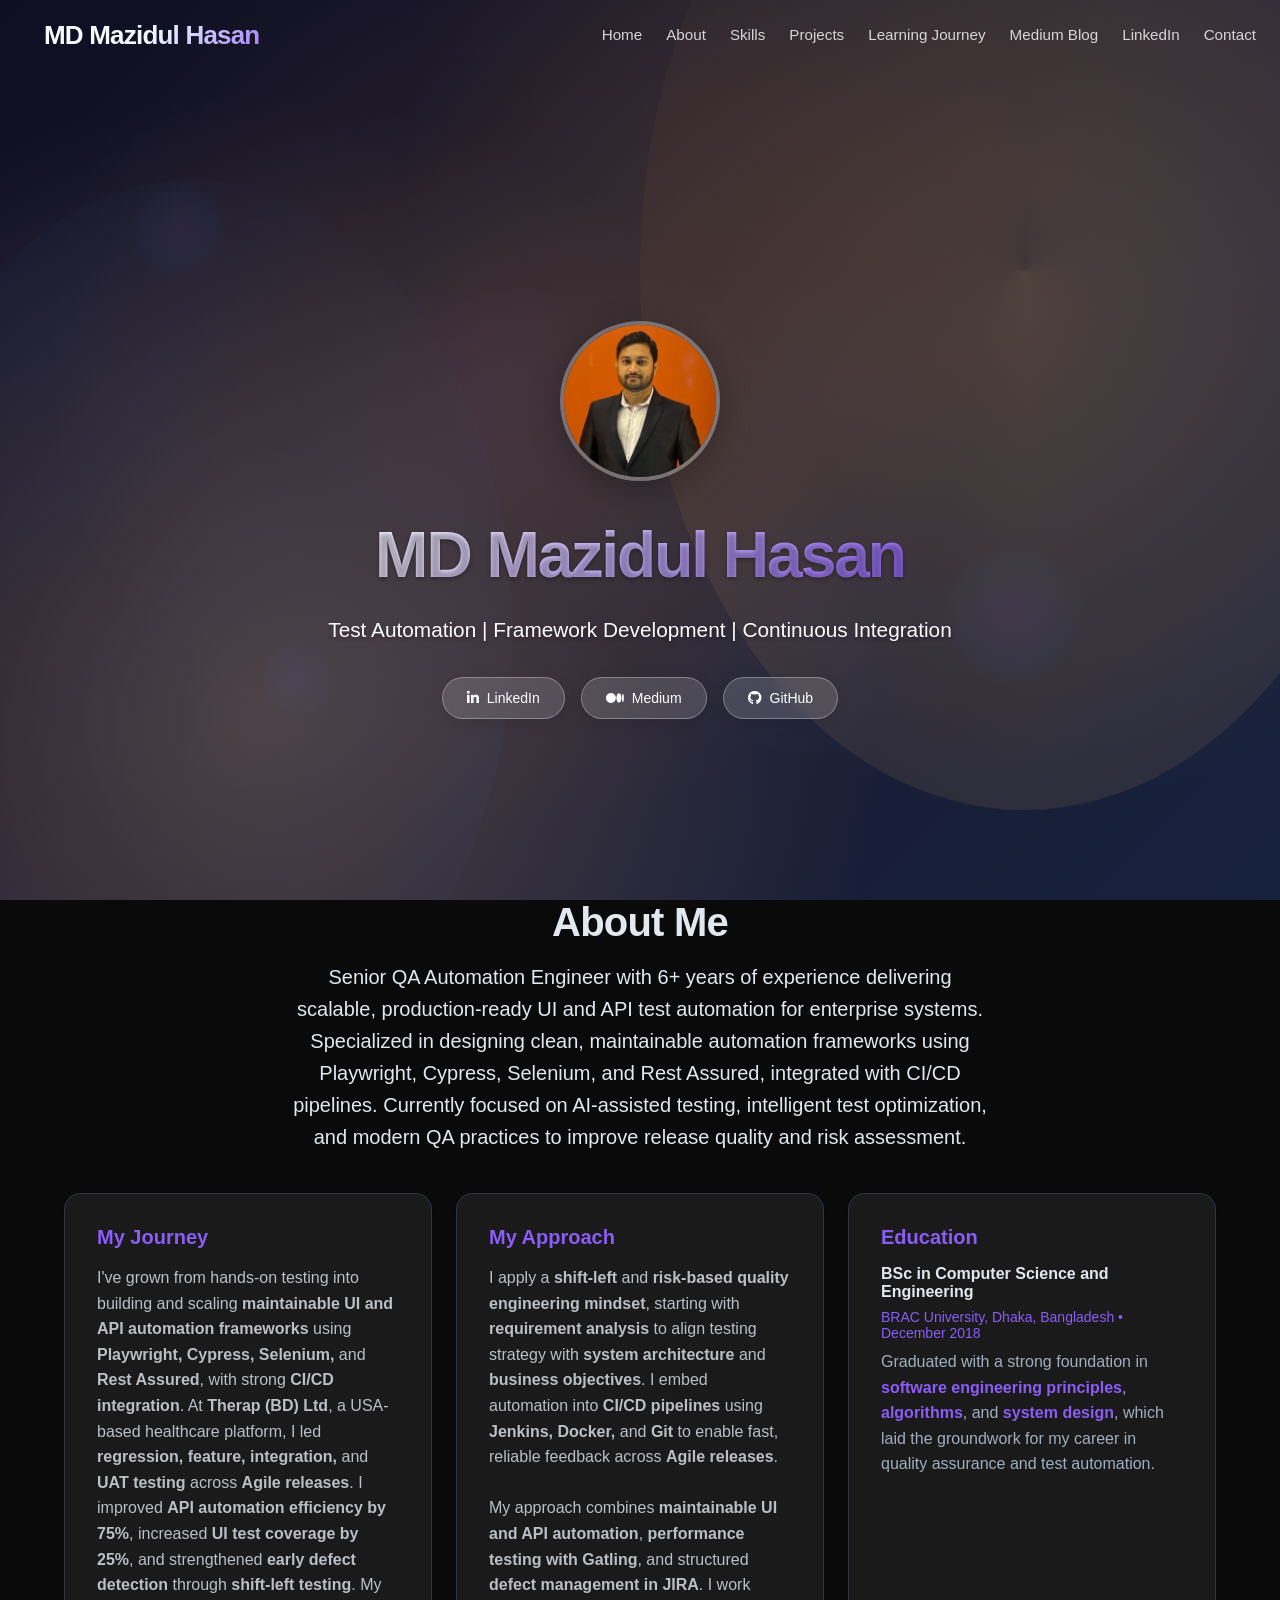
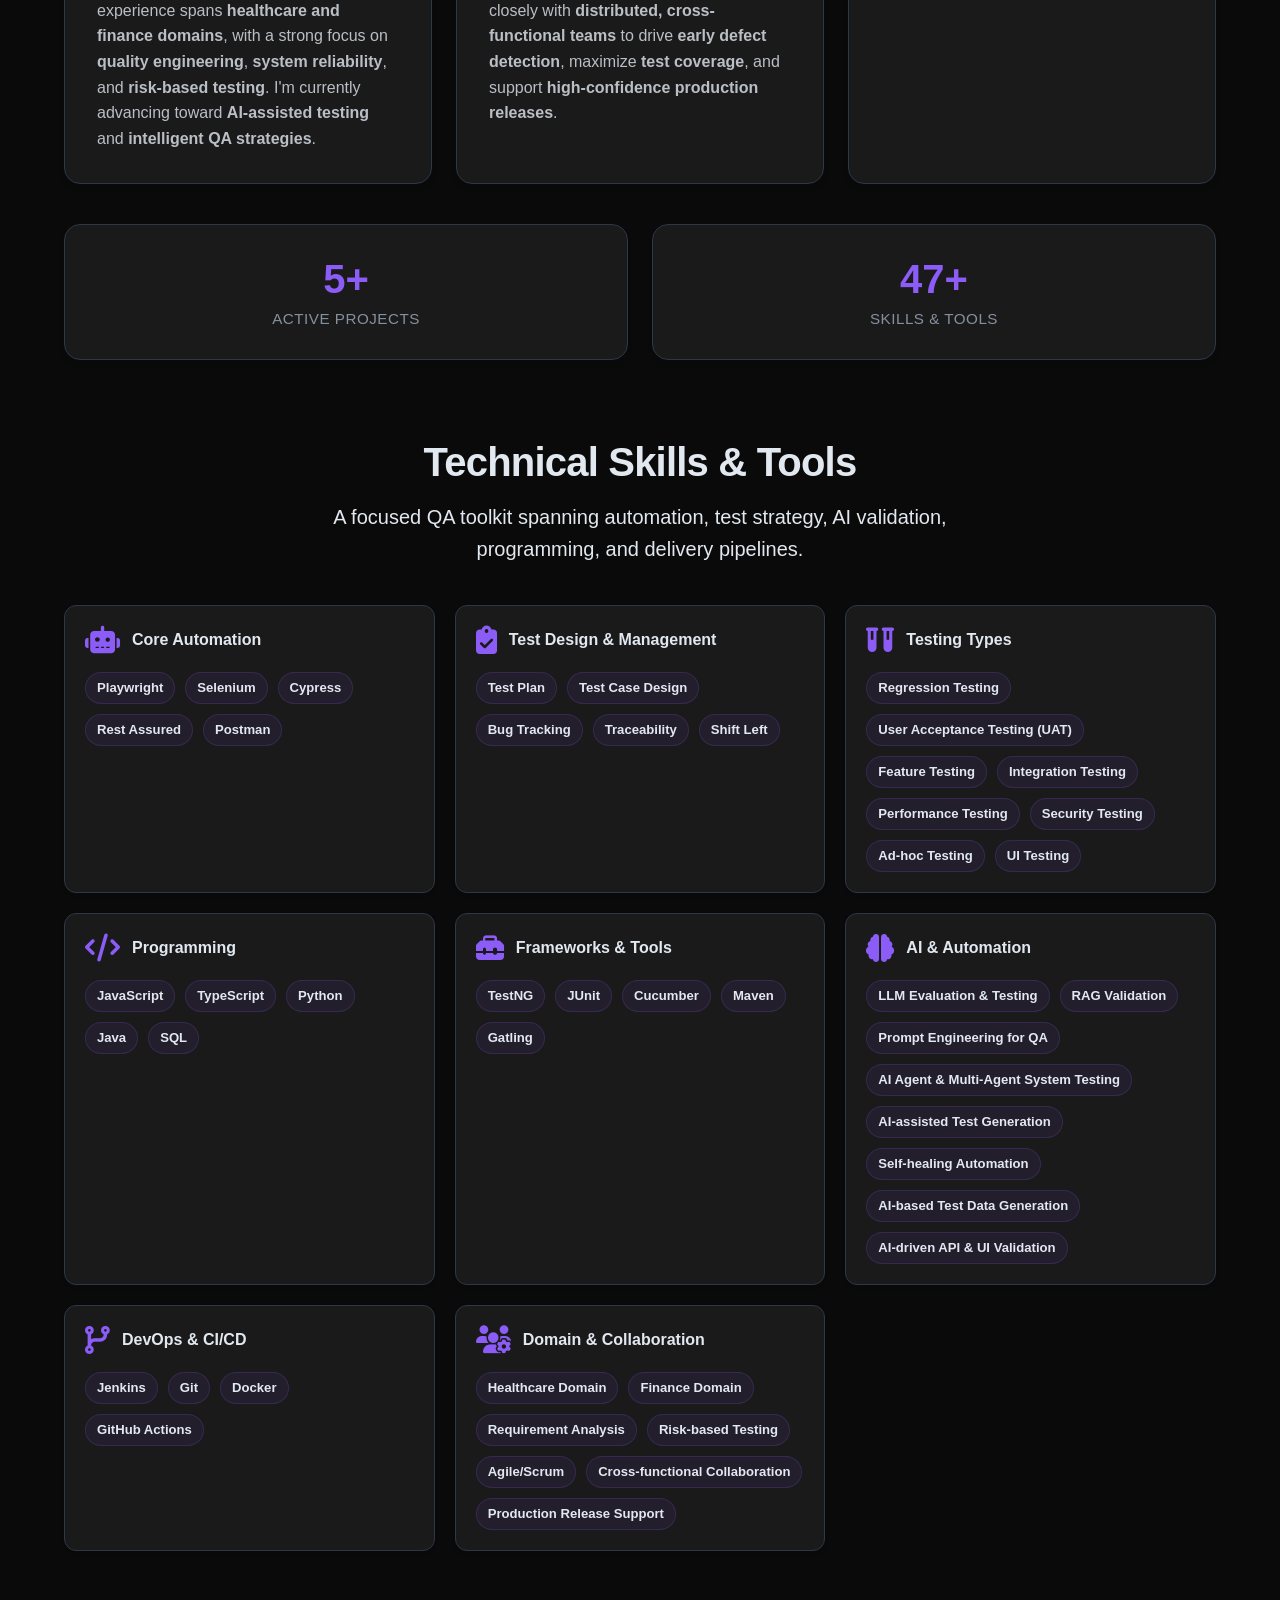
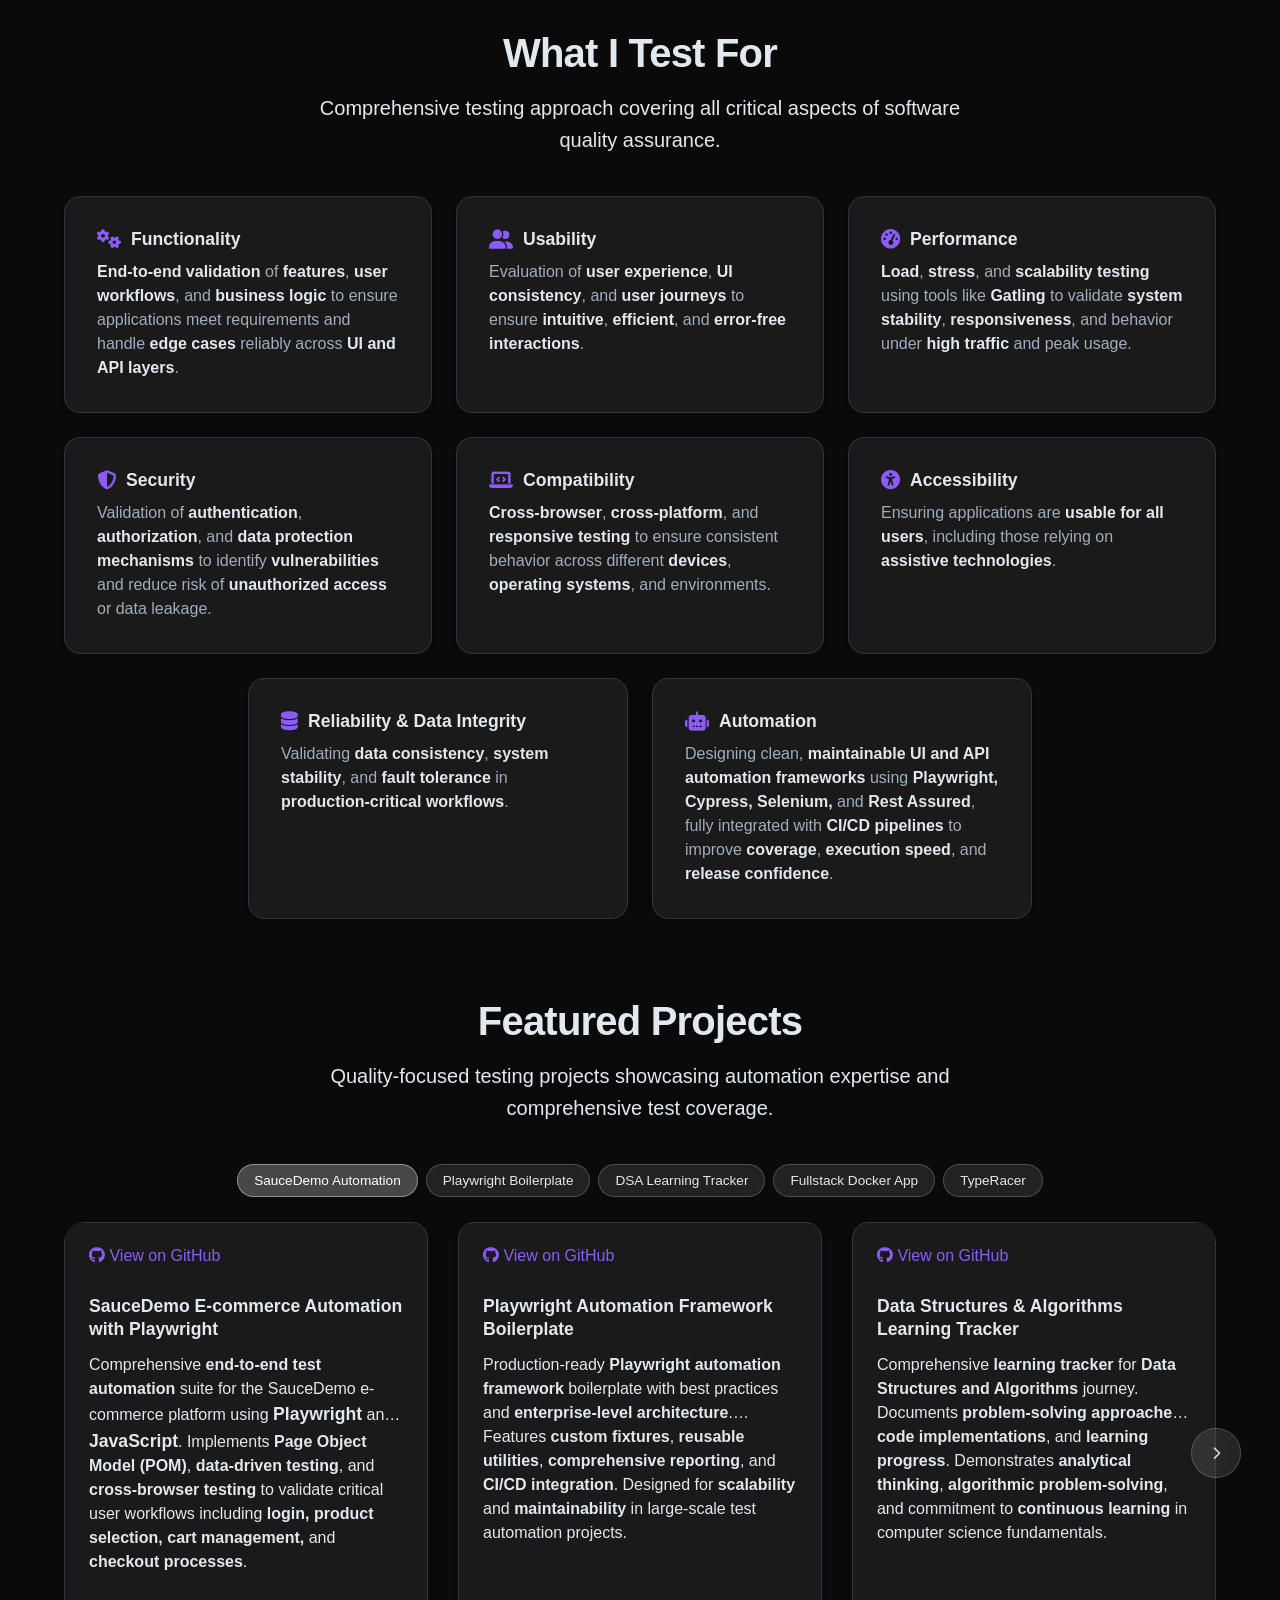
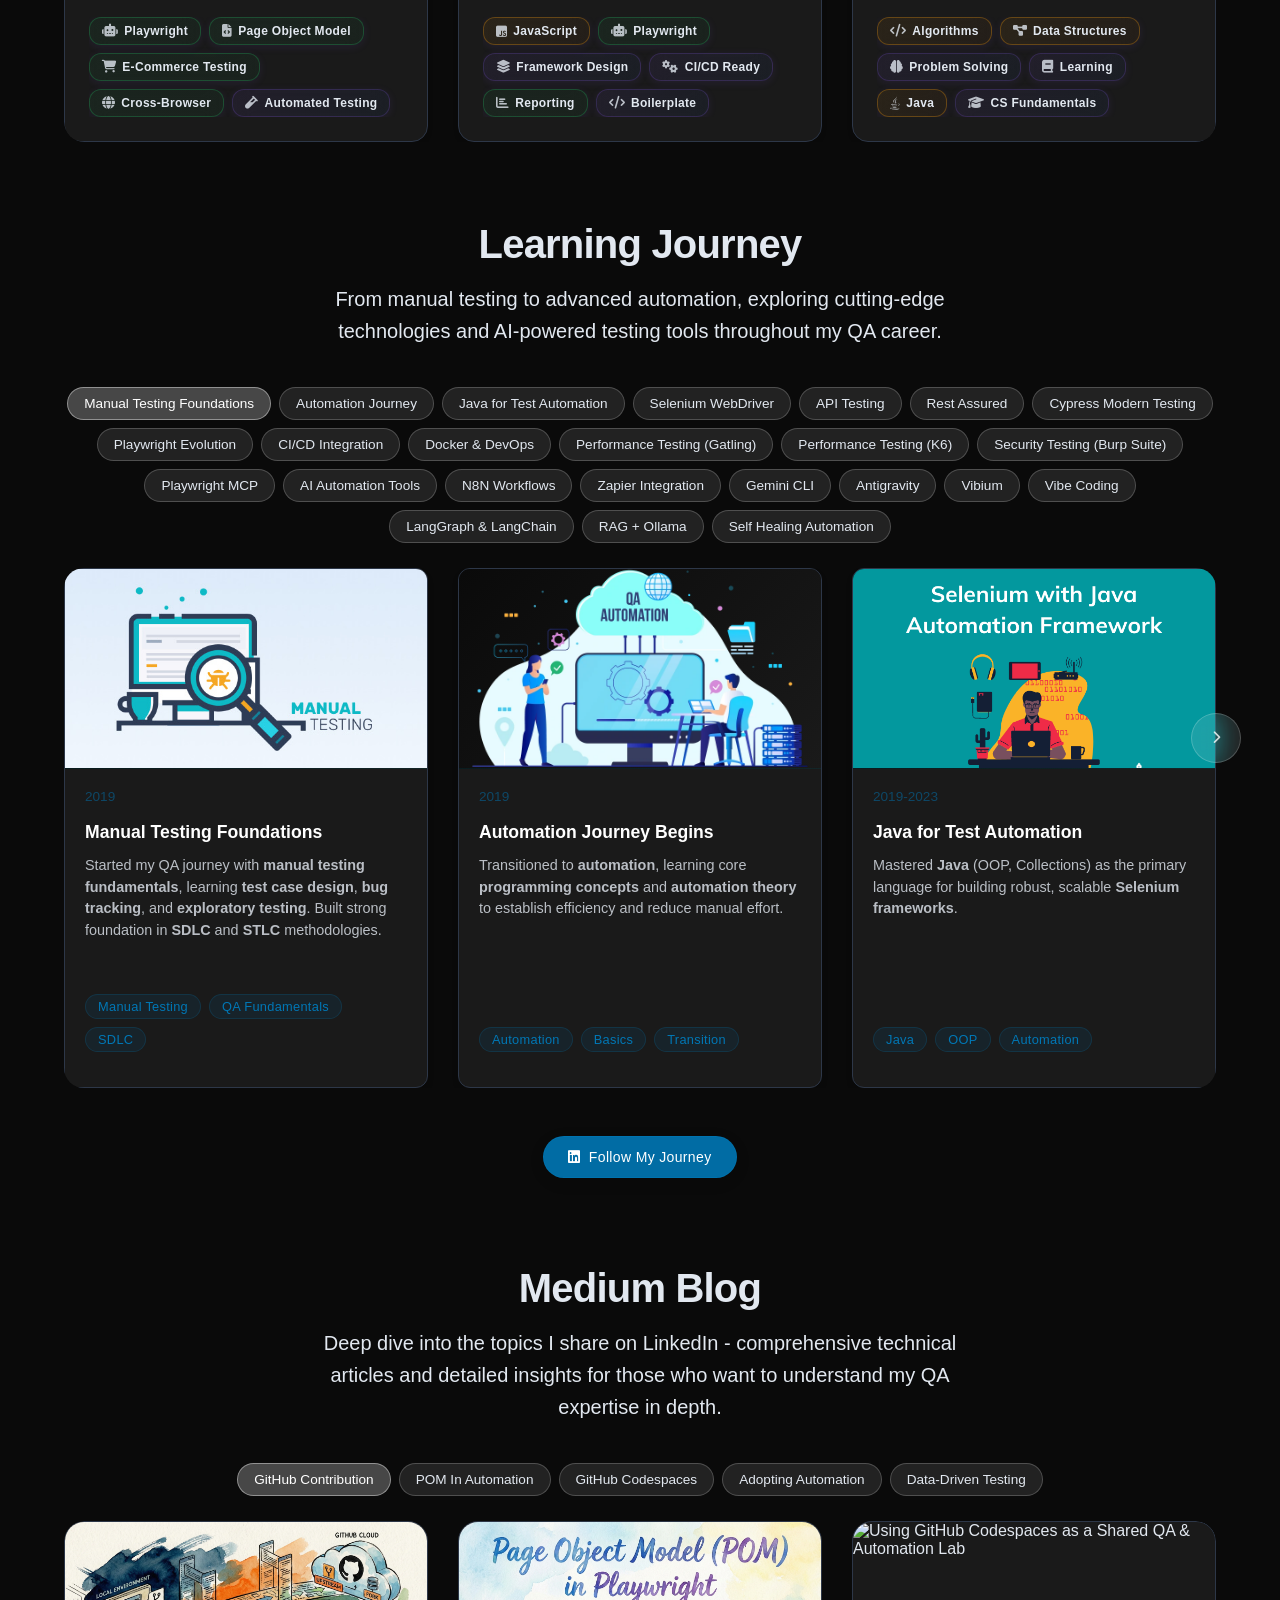
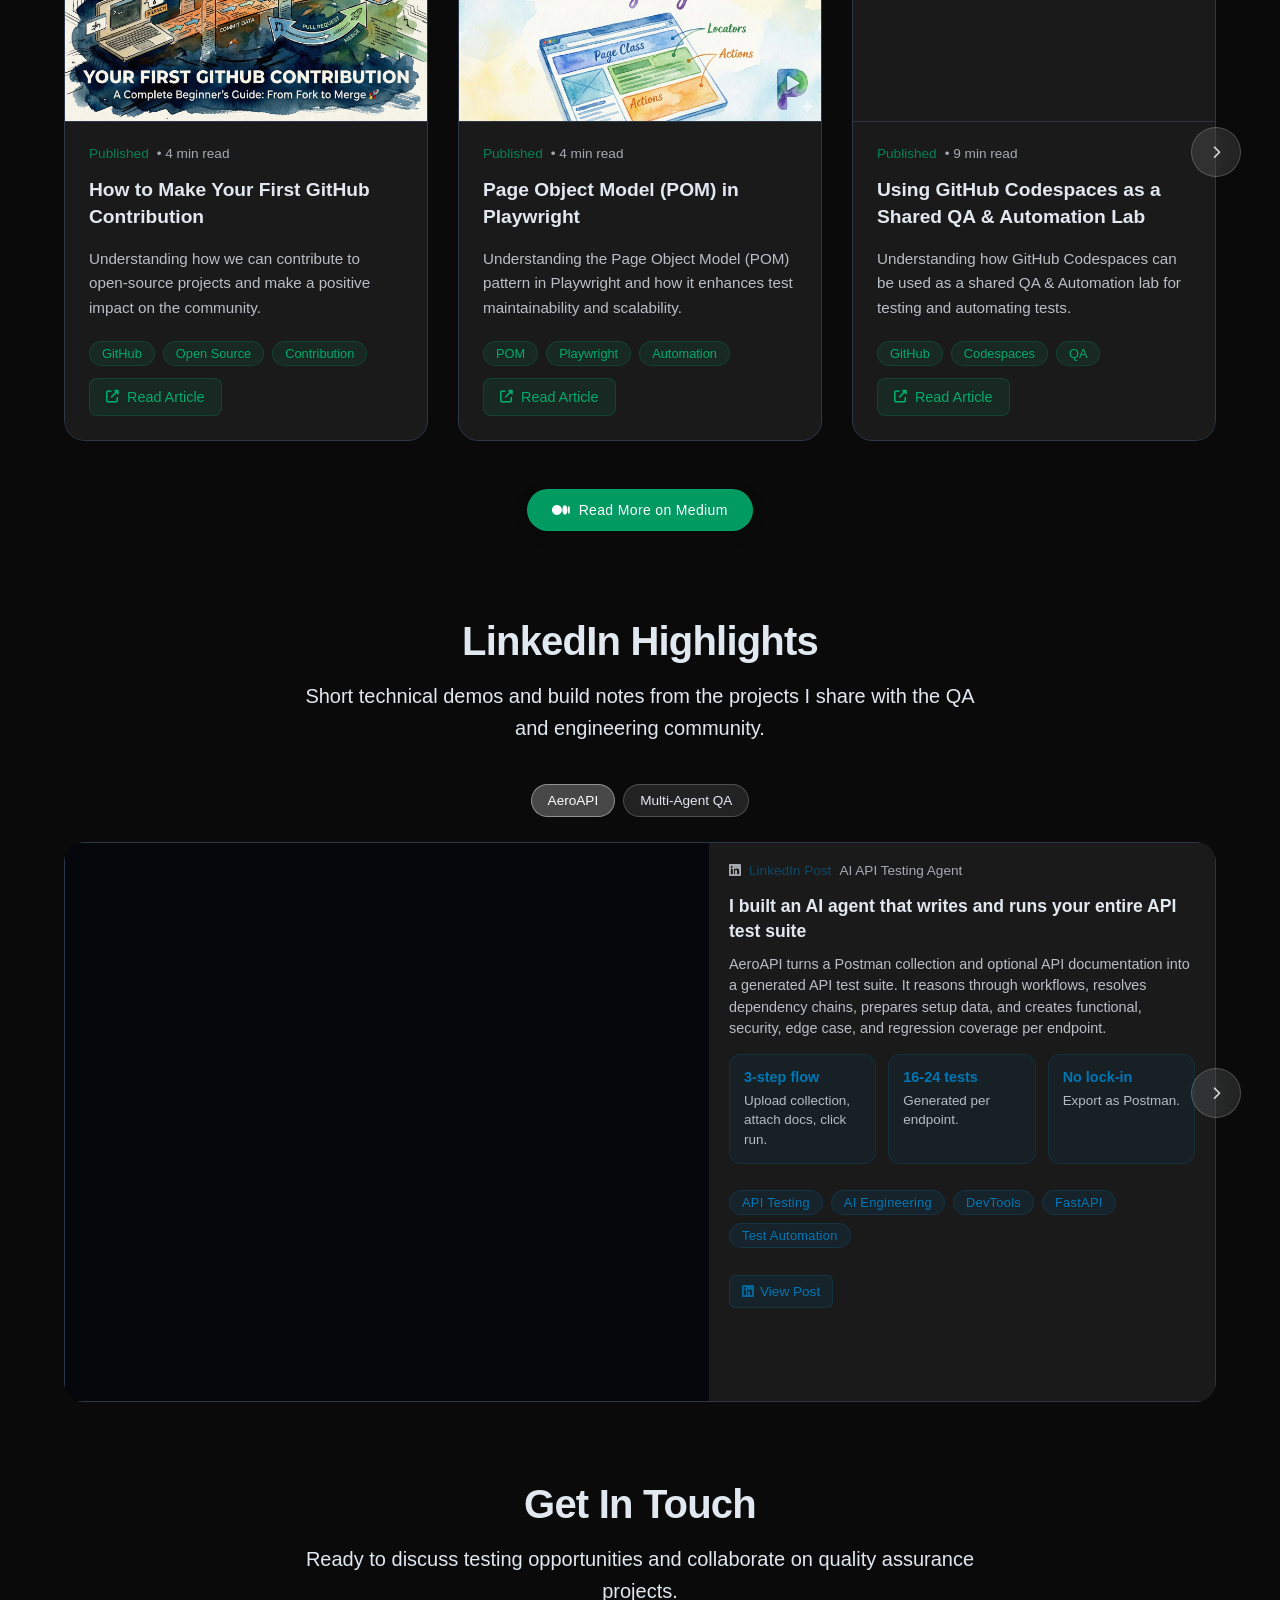
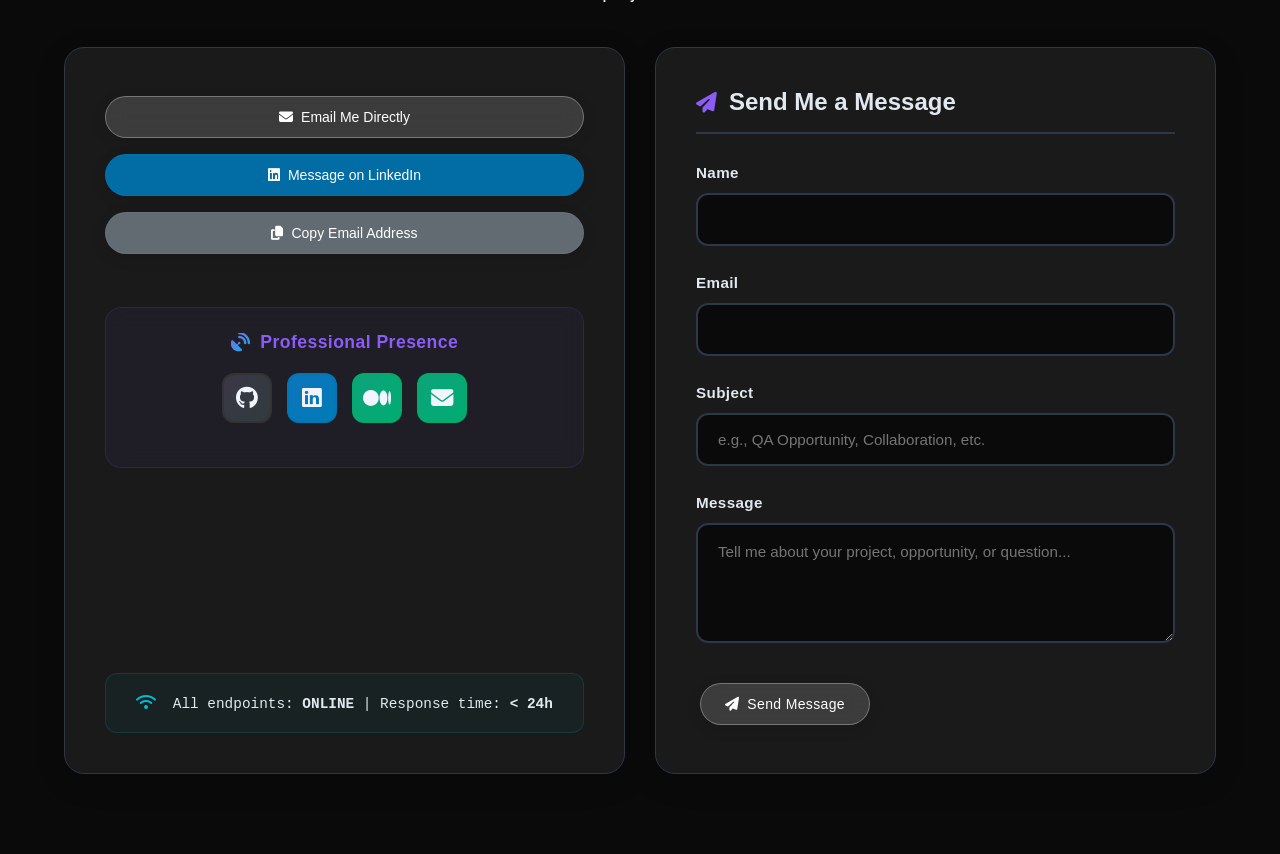
==== index.html @ 20fe011c "Added LinkedIn Highlights section" ====
<!DOCTYPE html>
<html lang="en" data-theme="dark">

<head>
  <meta charset="UTF-8" />
  <meta name="viewport" content="width=device-width, initial-scale=1.0" />
  <meta name="description"
    content="Md Mazidul Hasan – QA Engineer portfolio. Manual & automated testing, Playwright, Postman, and more." />
  <meta name="keywords"
    content="QA Portfolio, Md Mazidul Hasan, Quality Assurance, Software Testing, Playwright, Manual Testing, Automation, Md MazidulHasan.github.io" />
  <meta name="author" content="MD Mazidul Hasan" />
  <meta name="google-site-verification" content="dO4eFPMtvHbfTNPqoY8zkGnM1XNC778ci9Ug_Z_XPsU" />
  <!-- Open Graph / Facebook -->
  <meta property="og:type" content="website" />
  <meta property="og:url" content="https://Md Mazidulqa.github.io/" />
  <meta property="og:title" content="MD Mazidul Hasan – Senior QA Automation Engineer Portfolio" />
  <meta property="og:image" content="https://Md Mazidulqa.github.io/profile.jpg" />

  <!-- Twitter -->
  <meta property="twitter:card" content="summary_large_image" />
  <meta property="twitter:url" content="https://Md Mazidulqa.github.io/" />
  <meta property="twitter:title" content="MD Mazidul Hasan – Senior QA Automation Engineer Portfolio" />
  <meta property="twitter:image" content="https://Md Mazidulqa.github.io/profile.jpg" />

  <!-- Favicon -->
  <link rel="icon" type="image/x-icon"
    href="data:image/svg+xml,<svg xmlns='http://www.w3.org/2000/svg' viewBox='0 0 100 100'><text y='.9em' font-size='90'></text></svg>" />

  <title>MD Mazidul Hasan – Senior QA Automation Engineer Portfolio</title>

  <!-- Structured Data -->
  <script type="application/ld+json">
      {
        "@context": "https://schema.org",
        "@type": "Person",
        "name": "Md Mazidul Hasan",
        "jobTitle": "Senior Software Engineer, QA",
        "description": "Senior QA Automation Engineer with 6+ years of experience specializing in test automation and framework development",
        "url": "https://github.com/MazidulHasan",
        "sameAs": [
          "https://github.com/MazidulHasan",
          "https://github.com/MazidulHasan"
        ],
        "knowsAbout": [
          "Software Testing",
          "Test Automation",
          "Playwright",
          "JavaScript",
          "Security Testing",
          "Performance Testing"
        ]
      }
    </script>
  <link rel="stylesheet" href="https://cdnjs.cloudflare.com/ajax/libs/font-awesome/6.5.0/css/all.min.css" />
  <link rel="stylesheet" href="css/style.css">
</head>

<body>
  <!-- Navigation -->
  <nav class="navbar" id="navbar">
    <div class="nav-container">
      <a href="#home" class="nav-logo"> MD Mazidul Hasan </a>

      <ul class="nav-menu">
        <li><a href="#home" class="nav-link active">Home</a></li>
        <li><a href="#about" class="nav-link">About</a></li>
        <li><a href="#skills" class="nav-link">Skills</a></li>
        <li><a href="#projects" class="nav-link">Projects</a></li>
        <li>
          <a href="#learning-journey" class="nav-link">Learning Journey</a>
        </li>
        <li><a href="#medium-blog" class="nav-link">Medium Blog</a></li>
        <li><a href="#linkedin-highlights" class="nav-link">LinkedIn</a></li>
        <li><a href="#contact" class="nav-link">Contact</a></li>
      </ul>
      <button class="mobile-menu-btn" id="mobileMenuBtn">
        <i class="fas fa-bars"></i>
      </button>
    </div>
  </nav>

  <!-- Mobile Menu -->
  <div class="mobile-menu" id="mobileMenu">
    <ul>
      <li><a href="#" class="nav-link active">Home</a></li>
      <li><a href="#about" class="nav-link">About</a></li>
      <li><a href="#skills" class="nav-link">Skills</a></li>
      <li><a href="#projects" class="nav-link">Projects</a></li>
      <li>
        <a href="#learning-journey" class="nav-link">Learning Journey</a>
      </li>
      <li><a href="#medium-blog" class="nav-link">Medium Blog</a></li>
      <li><a href="#linkedin-highlights" class="nav-link">LinkedIn</a></li>
      <li><a href="#contact" class="nav-link">Contact</a></li>
    </ul>
  </div>

  <!-- Scroll Progress Bar -->
  <div class="scroll-progress" id="scrollProgress"></div>

  <!-- Loading Screen -->
  <div class="loading" id="loading">
    <div class="spinner"></div>
  </div>

  <!-- Scroll to Top Button -->
  <button class="scroll-to-top" id="scrollToTop" onclick="scrollToTop()">
    <i class="fas fa-chevron-up"></i>
  </button>

  <div class="container">
    <div class="hero" id="home">
      <!-- Abstract floating elements -->
      <div class="hero-bg-element"></div>
      <div class="hero-bg-element"></div>
      <div class="hero-bg-element"></div>

      <div class="hero-content">
        <img src="media/profile.jpg" alt="MD Mazidul Hasan - Senior QA Automation Engineer" class="profile-pic"
          loading="lazy" />
        <h1 id="hero-name">MD Mazidul Hasan</h1>
        <p class="subtitle">
          Test Automation | Framework Development | Continuous Integration
        </p>

        <div class="hero-buttons">
          <a href="https://www.linkedin.com/in/md-mazidul-hasan-rumman/" target="_blank" rel="noopener"
            class="hero-btn">
            <i class="fab fa-linkedin-in"></i>
            LinkedIn
          </a>
          <a href="https://medium.com/@md.mazidulhasan1" target="_blank" rel="noopener" class="hero-btn">
            <i class="fab fa-medium-m"></i>
            Medium
          </a>
          <a href="https://github.com/MazidulHasan" target="_blank" rel="noopener" class="hero-btn">
            <i class="fab fa-github"></i>
            GitHub
          </a>
        </div>
      </div>
    </div>

    <section class="section-animated" id="about">
      <h2>About Me</h2>
      <p class="section-subtitle">
        Senior QA Automation Engineer with 6+ years of experience delivering scalable, production-ready UI and API test
        automation for enterprise systems.
        Specialized in designing clean, maintainable automation frameworks using Playwright, Cypress, Selenium, and Rest
        Assured, integrated with CI/CD pipelines.
        Currently focused on AI-assisted testing, intelligent test optimization, and modern QA practices to improve
        release quality and risk assessment.
      </p>

      <div class="grid grid-3">
        <div class="card">
          <h3 style="color: var(--accent); margin-bottom: 16px; font-size: 20px">
            My Journey
          </h3>
          <p style="line-height: 1.6; color: var(--text); opacity: 0.8">
            I've grown from hands-on testing into building and scaling
            <span class="highlight-keyword">maintainable UI and API automation frameworks</span>
            using <span class="highlight-keyword">Playwright, Cypress, Selenium,</span> and
            <span class="highlight-keyword">Rest Assured</span>, with strong
            <span class="highlight-keyword">CI/CD integration</span>.
            At <span class="highlight-keyword">Therap (BD) Ltd</span>, a USA-based healthcare platform,
            I led <span class="highlight-keyword">regression, feature, integration,</span> and
            <span class="highlight-keyword">UAT testing</span> across
            <span class="highlight-keyword">Agile releases</span>. I improved
            <span class="highlight-keyword">API automation efficiency by 75%</span>, increased
            <span class="highlight-keyword">UI test coverage by 25%</span>, and
            strengthened <span class="highlight-keyword">early defect detection</span> through
            <span class="highlight-keyword">shift-left testing</span>.
            My experience spans <span class="highlight-keyword">healthcare and finance domains</span>,
            with a strong focus on <span class="highlight-keyword">quality engineering</span>,
            <span class="highlight-keyword">system reliability</span>, and
            <span class="highlight-keyword">risk-based testing</span>. I'm currently advancing toward
            <span class="highlight-keyword">AI-assisted testing</span> and
            <span class="highlight-keyword">intelligent QA strategies</span>.
          </p>
        </div>

        <div class="card">
          <h3 style="color: var(--accent); margin-bottom: 16px; font-size: 20px">
            My Approach
          </h3>
          <p style="line-height: 1.6; color: var(--text); opacity: 0.8">
            I apply a <span class="highlight-keyword">shift-left</span> and
            <span class="highlight-keyword">risk-based quality engineering mindset</span>, starting with
            <span class="highlight-keyword">requirement analysis</span> to align
            testing strategy with <span class="highlight-keyword">system architecture</span> and
            <span class="highlight-keyword">business objectives</span>. I embed automation into
            <span class="highlight-keyword">CI/CD pipelines</span> using
            <span class="highlight-keyword">Jenkins, Docker,</span> and
            <span class="highlight-keyword">Git</span> to enable fast, reliable feedback across
            <span class="highlight-keyword">Agile releases</span>.
            <br><br>
            My approach combines <span class="highlight-keyword">maintainable UI and API automation</span>,
            <span class="highlight-keyword">performance testing with Gatling</span>, and
            structured <span class="highlight-keyword">defect management in JIRA</span>. I work closely with
            <span class="highlight-keyword">distributed, cross-functional teams</span> to drive
            <span class="highlight-keyword">early defect detection</span>, maximize
            <span class="highlight-keyword">test coverage</span>, and support
            <span class="highlight-keyword">high-confidence production releases</span>.
          </p>
        </div>

        <div class="card">
          <h3 style="color: var(--accent); margin-bottom: 16px; font-size: 20px">
            Education
          </h3>
          <div style="margin-bottom: 16px">
            <h4 style="
                  color: var(--text);
                  margin-bottom: 8px;
                  font-size: 16px;
                  font-weight: 600;
                ">
              BSc in Computer Science and Engineering
            </h4>
            <p style="
                  color: var(--accent);
                  font-weight: 500;
                  margin-bottom: 8px;
                  font-size: 14px;
                ">
              BRAC University, Dhaka, Bangladesh • December 2018
            </p>
            <p style="line-height: 1.6; color: var(--muted); margin: 0">
              Graduated with a strong foundation in
              <strong style="color: var(--accent)">software engineering principles</strong>,
              <strong style="color: var(--accent)">algorithms</strong>, and
              <strong style="color: var(--accent)">system design</strong>,
              which laid the groundwork for my career in quality assurance and test automation.
            </p>
          </div>
        </div>
      </div>

      <div class="stats-grid">
        <div class="stat-card">
          <span class="stat-number" id="projectCount">0</span>
          <div class="stat-label">Active Projects</div>
        </div>
        <div class="stat-card">
          <span class="stat-number" id="skillCount">0</span>
          <div class="stat-label">Skills & Tools</div>
        </div>
      </div>
    </section>

    <section class="section-animated" id="skills">
      <h2>Technical Skills & Tools</h2>
      <p class="section-subtitle">
        A focused QA toolkit spanning automation, test strategy, AI validation,
        programming, and delivery pipelines.
      </p>

      <div class="skills-grid">
        <div class="skill-card skill-category-card">
          <div class="skill-category-header">
            <i class="fas fa-robot"></i>
            <h4>Core Automation</h4>
          </div>
          <div class="skill-list">
            <span class="skill-pill">Playwright</span>
            <span class="skill-pill">Selenium</span>
            <span class="skill-pill">Cypress</span>
            <span class="skill-pill">Rest Assured</span>
            <span class="skill-pill">Postman</span>
          </div>
        </div>

        <div class="skill-card skill-category-card">
          <div class="skill-category-header">
            <i class="fas fa-clipboard-check"></i>
            <h4>Test Design &amp; Management</h4>
          </div>
          <div class="skill-list">
            <span class="skill-pill">Test Plan</span>
            <span class="skill-pill">Test Case Design</span>
            <span class="skill-pill">Bug Tracking</span>
            <span class="skill-pill">Traceability</span>
            <span class="skill-pill">Shift Left</span>
          </div>
        </div>

        <div class="skill-card skill-category-card">
          <div class="skill-category-header">
            <i class="fas fa-vials"></i>
            <h4>Testing Types</h4>
          </div>
          <div class="skill-list">
            <span class="skill-pill">Regression Testing</span>
            <span class="skill-pill">User Acceptance Testing (UAT)</span>
            <span class="skill-pill">Feature Testing</span>
            <span class="skill-pill">Integration Testing</span>
            <span class="skill-pill">Performance Testing</span>
            <span class="skill-pill">Security Testing</span>
            <span class="skill-pill">Ad-hoc Testing</span>
            <span class="skill-pill">UI Testing</span>
          </div>
        </div>

        <div class="skill-card skill-category-card">
          <div class="skill-category-header">
            <i class="fas fa-code"></i>
            <h4>Programming</h4>
          </div>
          <div class="skill-list">
            <span class="skill-pill">JavaScript</span>
            <span class="skill-pill">TypeScript</span>
            <span class="skill-pill">Python</span>
            <span class="skill-pill">Java</span>
            <span class="skill-pill">SQL</span>
          </div>
        </div>

        <div class="skill-card skill-category-card">
          <div class="skill-category-header">
            <i class="fas fa-toolbox"></i>
            <h4>Frameworks &amp; Tools</h4>
          </div>
          <div class="skill-list">
            <span class="skill-pill">TestNG</span>
            <span class="skill-pill">JUnit</span>
            <span class="skill-pill">Cucumber</span>
            <span class="skill-pill">Maven</span>
            <span class="skill-pill">Gatling</span>
          </div>
        </div>

        <div class="skill-card skill-category-card">
          <div class="skill-category-header">
            <i class="fas fa-brain"></i>
            <h4>AI &amp; Automation</h4>
          </div>
          <div class="skill-list">
            <span class="skill-pill">LLM Evaluation &amp; Testing</span>
            <span class="skill-pill">RAG Validation</span>
            <span class="skill-pill">Prompt Engineering for QA</span>
            <span class="skill-pill">AI Agent &amp; Multi-Agent System Testing</span>
            <span class="skill-pill">AI-assisted Test Generation</span>
            <span class="skill-pill">Self-healing Automation</span>
            <span class="skill-pill">AI-based Test Data Generation</span>
            <span class="skill-pill">AI-driven API &amp; UI Validation</span>
          </div>
        </div>

        <div class="skill-card skill-category-card">
          <div class="skill-category-header">
            <i class="fas fa-code-branch"></i>
            <h4>DevOps &amp; CI/CD</h4>
          </div>
          <div class="skill-list">
            <span class="skill-pill">Jenkins</span>
            <span class="skill-pill">Git</span>
            <span class="skill-pill">Docker</span>
            <span class="skill-pill">GitHub Actions</span>
          </div>
        </div>

        <div class="skill-card skill-category-card">
          <div class="skill-category-header">
            <i class="fas fa-users-cog"></i>
            <h4>Domain &amp; Collaboration</h4>
          </div>
          <div class="skill-list">
            <span class="skill-pill">Healthcare Domain</span>
            <span class="skill-pill">Finance Domain</span>
            <span class="skill-pill">Requirement Analysis</span>
            <span class="skill-pill">Risk-based Testing</span>
            <span class="skill-pill">Agile/Scrum</span>
            <span class="skill-pill">Cross-functional Collaboration</span>
            <span class="skill-pill">Production Release Support</span>
          </div>
        </div>
      </div>
    </section>
    <section class="section-animated">
      <h2>What I Test For</h2>
      <p class="section-subtitle">
        Comprehensive testing approach covering all critical aspects of
        software quality assurance.
      </p>

      <div class="test-cards">
        <!-- 1. Functionality -->
        <div class="test-card">
          <div style="display: flex; align-items: center; margin-bottom: 10px">
            <i class="fas fa-cogs" style="
                  color: var(--accent);
                  margin-right: 10px;
                  font-size: 1.2rem;
                "></i>
            <strong>Functionality</strong>
          </div>
          <p style="margin: 0; line-height: 1.5">
            <span class="highlight-keyword">End-to-end validation</span> of
            <span class="highlight-keyword">features</span>,
            <span class="highlight-keyword">user workflows</span>, and
            <span class="highlight-keyword">business logic</span> to ensure
            applications meet requirements and handle
            <span class="highlight-keyword">edge cases</span> reliably across
            <span class="highlight-keyword">UI and API layers</span>.
          </p>
        </div>

        <!-- 2. Usability -->
        <div class="test-card">
          <div style="display: flex; align-items: center; margin-bottom: 10px">
            <i class="fas fa-user-friends" style="
                  color: var(--accent);
                  margin-right: 10px;
                  font-size: 1.2rem;
                "></i>
            <strong>Usability</strong>
          </div>
          <p style="margin: 0; line-height: 1.5">
            Evaluation of <span class="highlight-keyword">user experience</span>,
            <span class="highlight-keyword">UI consistency</span>, and
            <span class="highlight-keyword">user journeys</span> to ensure
            <span class="highlight-keyword">intuitive</span>,
            <span class="highlight-keyword">efficient</span>, and
            <span class="highlight-keyword">error-free interactions</span>.
          </p>
        </div>

        <!-- 3. Performance -->
        <div class="test-card">
          <div style="display: flex; align-items: center; margin-bottom: 10px">
            <i class="fas fa-tachometer-alt" style="
                  color: var(--accent);
                  margin-right: 10px;
                  font-size: 1.2rem;
                "></i>
            <strong>Performance</strong>
          </div>
          <p style="margin: 0; line-height: 1.5">
            <span class="highlight-keyword">Load</span>,
            <span class="highlight-keyword">stress</span>, and
            <span class="highlight-keyword">scalability testing</span> using tools like
            <span class="highlight-keyword">Gatling</span> to validate
            <span class="highlight-keyword">system stability</span>,
            <span class="highlight-keyword">responsiveness</span>, and behavior under
            <span class="highlight-keyword">high traffic</span> and peak usage.
          </p>
        </div>

        <!-- 4. Security -->
        <div class="test-card">
          <div style="display: flex; align-items: center; margin-bottom: 10px">
            <i class="fas fa-shield-alt" style="
                  color: var(--accent);
                  margin-right: 10px;
                  font-size: 1.2rem;
                "></i>
            <strong>Security</strong>
          </div>
          <p style="margin: 0; line-height: 1.5">
            Validation of <span class="highlight-keyword">authentication</span>,
            <span class="highlight-keyword">authorization</span>, and
            <span class="highlight-keyword">data protection mechanisms</span> to
            identify <span class="highlight-keyword">vulnerabilities</span> and reduce risk of
            <span class="highlight-keyword">unauthorized access</span> or data leakage.
          </p>
        </div>

        <!-- 5. Compatibility -->
        <div class="test-card">
          <div style="display: flex; align-items: center; margin-bottom: 10px">
            <i class="fas fa-laptop-code" style="
                  color: var(--accent);
                  margin-right: 10px;
                  font-size: 1.2rem;
                "></i>
            <strong>Compatibility</strong>
          </div>
          <p style="margin: 0; line-height: 1.5">
            <span class="highlight-keyword">Cross-browser</span>,
            <span class="highlight-keyword">cross-platform</span>, and
            <span class="highlight-keyword">responsive testing</span> to ensure
            consistent behavior across different
            <span class="highlight-keyword">devices</span>,
            <span class="highlight-keyword">operating systems</span>, and environments.
          </p>
        </div>

        <!-- 6. Accessibility -->
        <div class="test-card">
          <div style="display: flex; align-items: center; margin-bottom: 10px">
            <i class="fas fa-universal-access" style="
                  color: var(--accent);
                  margin-right: 10px;
                  font-size: 1.2rem;
                "></i>
            <strong>Accessibility</strong>
          </div>
          <p style="margin: 0; line-height: 1.5">
            Ensuring applications are <span class="highlight-keyword">usable for all users</span>,
            including those relying on <span class="highlight-keyword">assistive technologies</span>.
          </p>
        </div>

        <!-- 7. Reliability & Data Integrity -->
        <div class="test-card">
          <div style="display: flex; align-items: center; margin-bottom: 10px">
            <i class="fas fa-database" style="
                  color: var(--accent);
                  margin-right: 10px;
                  font-size: 1.2rem;
                "></i>
            <strong>Reliability & Data Integrity</strong>
          </div>
          <p style="margin: 0; line-height: 1.5">
            Validating <span class="highlight-keyword">data consistency</span>,
            <span class="highlight-keyword">system stability</span>, and
            <span class="highlight-keyword">fault tolerance</span> in
            <span class="highlight-keyword">production-critical workflows</span>.
          </p>
        </div>

        <!-- 8. Automation -->
        <div class="test-card">
          <div style="display: flex; align-items: center; margin-bottom: 10px">
            <i class="fas fa-robot" style="
                  color: var(--accent);
                  margin-right: 10px;
                  font-size: 1.2rem;
                "></i>
            <strong>Automation</strong>
          </div>
          <p style="margin: 0; line-height: 1.5">
            Designing clean, <span class="highlight-keyword">maintainable UI and API automation frameworks</span>
            using <span class="highlight-keyword">Playwright, Cypress, Selenium,</span> and
            <span class="highlight-keyword">Rest Assured</span>, fully integrated with
            <span class="highlight-keyword">CI/CD pipelines</span> to improve
            <span class="highlight-keyword">coverage</span>,
            <span class="highlight-keyword">execution speed</span>, and
            <span class="highlight-keyword">release confidence</span>.
          </p>
        </div>
      </div>
    </section>

<section class="section-animated" id="projects">
  <h2>Featured Projects</h2>
  <p class="section-subtitle">
    Quality-focused testing projects showcasing automation expertise and
    comprehensive test coverage.
  </p>

  <div class="smart-carousel-container" id="projectsCarousel">
    <!-- Navigation Badges -->
    <div class="carousel-badges">
      <div class="carousel-badge active" data-index="0">
        SauceDemo Automation
      </div>
      <div class="carousel-badge" data-index="1">
        Playwright Boilerplate
      </div>
      <div class="carousel-badge" data-index="2">DSA Learning Tracker</div>
      <div class="carousel-badge" data-index="3">Fullstack Docker App</div>
      <div class="carousel-badge" data-index="4">TypeRacer</div>
    </div>

    <!-- Navigation Arrows -->
    <button class="carousel-nav prev" id="projectsPrevBtn">
      <i class="fas fa-chevron-left"></i>
    </button>
    <button class="carousel-nav next" id="projectsNextBtn">
      <i class="fas fa-chevron-right"></i>
    </button>

    <!-- Carousel Wrapper -->
    <div class="carousel-wrapper">
      <!-- Carousel Track -->
      <div class="carousel-track" id="projectsTrack">
        <!-- Project 1: SauceDemo Playwright Automation -->
        <div class="carousel-item">
          <div class="test-card">
            <a href="https://github.com/MazidulHasan/saucedemo_With_Playwright" target="_blank"
              style="color: var(--accent); text-decoration: none">
              <i class="fab fa-github"></i> View on GitHub
            </a>
            <div style="margin: 15px 0 8px 0">
              <strong>SauceDemo E-commerce Automation with Playwright</strong>
            </div>
            <div class="project-description">
              Comprehensive
              <span class="highlight-keyword">end-to-end test automation</span>
              suite for the SauceDemo e-commerce platform using
              <strong>Playwright</strong> and <strong>JavaScript</strong>.
              Implements <span class="highlight-keyword">Page Object Model (POM)</span>,
              <span class="highlight-keyword">data-driven testing</span>,
              and <span class="highlight-keyword">cross-browser testing</span>
              to validate critical user workflows including
              <span class="highlight-keyword">login, product selection, cart management,</span> and
              <span class="highlight-keyword">checkout processes</span>.
            </div>
            <div class="tech-badges">
              <span class="tech-badge testing">
                <i class="fas fa-robot"></i> Playwright
              </span>
              <span class="tech-badge testing">
                <i class="fas fa-file-code"></i> Page Object Model
              </span>
              <span class="tech-badge testing">
                <i class="fas fa-shopping-cart"></i> E-commerce Testing
              </span>
              <span class="tech-badge testing">
                <i class="fas fa-globe"></i> Cross-browser
              </span>
              <span class="tech-badge">
                <i class="fas fa-vial"></i> Automated Testing
              </span>
            </div>
          </div>
        </div>

        <!-- Project 2: Playwright Boilerplate -->
        <div class="carousel-item">
          <div class="test-card">
            <a href="https://github.com/MazidulHasan/PlaywrightBoilerplate" target="_blank"
              style="color: var(--accent); text-decoration: none">
              <i class="fab fa-github"></i> View on GitHub
            </a>
            <div style="margin: 15px 0 8px 0">
              <strong>Playwright Automation Framework Boilerplate</strong>
            </div>
            <div class="project-description">
              Production-ready
              <span class="highlight-keyword">Playwright automation framework</span>
              boilerplate with best practices and
              <span class="highlight-keyword">enterprise-level architecture</span>.
              Features <span class="highlight-keyword">custom fixtures</span>,
              <span class="highlight-keyword">reusable utilities</span>,
              <span class="highlight-keyword">comprehensive reporting</span>,
              and <span class="highlight-keyword">CI/CD integration</span>.
              Designed for <span class="highlight-keyword">scalability</span> and
              <span class="highlight-keyword">maintainability</span> in
              large-scale test automation projects.
            </div>
            <div class="tech-badges">
              <span class="tech-badge language">
                <i class="fab fa-js-square"></i> JavaScript
              </span>
              <span class="tech-badge testing">
                <i class="fas fa-robot"></i> Playwright
              </span>
              <span class="tech-badge">
                <i class="fas fa-layer-group"></i> Framework Design
              </span>
              <span class="tech-badge">
                <i class="fas fa-cogs"></i> CI/CD Ready
              </span>
              <span class="tech-badge testing">
                <i class="fas fa-chart-bar"></i> Reporting
              </span>
              <span class="tech-badge">
                <i class="fas fa-code"></i> Boilerplate
              </span>
            </div>
          </div>
        </div>

        <!-- Project 3: DSA Learning Tracker -->
        <div class="carousel-item">
          <div class="test-card">
            <a href="https://github.com/MazidulHasan/DSA-Learning-Tracker" target="_blank"
              style="color: var(--accent); text-decoration: none">
              <i class="fab fa-github"></i> View on GitHub
            </a>
            <div style="margin: 15px 0 8px 0">
              <strong>Data Structures & Algorithms Learning Tracker</strong>
            </div>
            <div class="project-description">
              Comprehensive
              <span class="highlight-keyword">learning tracker</span> for
              <span class="highlight-keyword">Data Structures and Algorithms</span>
              journey. Documents
              <span class="highlight-keyword">problem-solving approaches</span>,
              <span class="highlight-keyword">code implementations</span>,
              and <span class="highlight-keyword">learning progress</span>.
              Demonstrates <span class="highlight-keyword">analytical thinking</span>,
              <span class="highlight-keyword">algorithmic problem-solving</span>,
              and commitment to <span class="highlight-keyword">continuous learning</span>
              in computer science fundamentals.
            </div>
            <div class="tech-badges">
              <span class="tech-badge language">
                <i class="fas fa-code"></i> Algorithms
              </span>
              <span class="tech-badge language">
                <i class="fas fa-project-diagram"></i> Data Structures
              </span>
              <span class="tech-badge">
                <i class="fas fa-brain"></i> Problem Solving
              </span>
              <span class="tech-badge">
                <i class="fas fa-book"></i> Learning
              </span>
              <span class="tech-badge language">
                <i class="fab fa-java"></i> Java
              </span>
              <span class="tech-badge">
                <i class="fas fa-graduation-cap"></i> CS Fundamentals
              </span>
            </div>
          </div>
        </div>

        <!-- Project 4: Fullstack Docker App -->
        <div class="carousel-item">
          <div class="test-card">
            <a href="https://github.com/MazidulHasan/Fullstack-app-withDocker" target="_blank"
              style="color: var(--accent); text-decoration: none">
              <i class="fab fa-github"></i> View on GitHub
            </a>
            <div style="margin: 15px 0 8px 0">
              <strong>Fullstack Application with Docker</strong>
            </div>
            <div class="project-description">
              Complete
              <span class="highlight-keyword">fullstack application</span>
              demonstrating
              <span class="highlight-keyword">containerization</span> and
              <span class="highlight-keyword">microservices architecture</span>
              using <strong>Docker</strong>.
              Features <span class="highlight-keyword">frontend</span>,
              <span class="highlight-keyword">backend API</span>, and
              <span class="highlight-keyword">database</span> services
              orchestrated with <strong>Docker Compose</strong>.
              Showcases <span class="highlight-keyword">DevOps practices</span>,
              <span class="highlight-keyword">containerization strategies</span>,
              and <span class="highlight-keyword">deployment automation</span>
              for modern web applications.
            </div>
            <div class="tech-badges">
              <span class="tech-badge">
                <i class="fab fa-docker"></i> Docker
              </span>
              <span class="tech-badge language">
                <i class="fab fa-node-js"></i> Node.js
              </span>
              <span class="tech-badge language">
                <i class="fab fa-react"></i> React
              </span>
              <span class="tech-badge">
                <i class="fas fa-database"></i> PostgreSQL
              </span>
              <span class="tech-badge">
                <i class="fas fa-layer-group"></i> Microservices
              </span>
              <span class="tech-badge">
                <i class="fas fa-cogs"></i> DevOps
              </span>
            </div>
          </div>
        </div>

        <!-- Project 5: TaklaType -->
        <div class="carousel-item">
          <div class="test-card">
            <a href="https://github.com/MazidulHasan/TaklaType" target="_blank"
              style="color: var(--accent); text-decoration: none">
              <i class="fab fa-github"></i> View on GitHub
            </a>
            <a href="https://taklatype.onrender.com/" target="_blank"
              style="color: var(--accent); text-decoration: none; margin-left: 15px">
              <i class="fas fa-external-link-alt"></i> Live Demo
            </a>
            <div style="margin: 15px 0 8px 0">
              <strong>TaklaType - Fun typing project</strong>
            </div>
            <div class="project-description">
              A fun, experimental <span class="highlight-keyword">web application</span> built with
              <span class="highlight-keyword">Claude Code</span> and hosted on <strong>Render</strong>.
              Uses <strong>Firebase</strong> for <span class="highlight-keyword">database storage</span>
              and real-time data synchronization. Developed as an independent
              side project to explore <span class="highlight-keyword">AI-assisted development</span>
              and modern <span class="highlight-keyword">cloud hosting platforms</span>.
            </div>
            <div class="tech-badges">
              <span class="tech-badge language">
                <i class="fas fa-robot"></i> Claude Code
              </span>
              <span class="tech-badge">
                <i class="fas fa-database"></i> Firebase
              </span>
              <span class="tech-badge">
                <i class="fas fa-cloud"></i> Render
              </span>
              <span class="tech-badge">
                <i class="fas fa-laptop-code"></i> AI Dev
              </span>
            </div>
          </div>
        </div>
      </div>
    </div>
  </div>
  </div>
  </div>
  </div>
  </div>
  </div>
  </div>
  </div>
  </div>
</section>
  <section class="section-animated" id="learning-journey">
    <h2>Learning Journey</h2>
    <p class="section-subtitle">
      From manual testing to advanced automation, exploring cutting-edge technologies
      and AI-powered testing tools throughout my QA career.
    </p>

    <div class="smart-carousel-container" id="learningCarousel">
      <!-- Navigation Badges -->
      <div class="carousel-badges">
        <div class="carousel-badge active" data-index="0">Manual Testing Foundations</div>
        <div class="carousel-badge" data-index="1">Automation Journey</div>
        <div class="carousel-badge" data-index="2">Java for Test Automation</div>
        <div class="carousel-badge" data-index="3">Selenium WebDriver</div>
        <div class="carousel-badge" data-index="4">API Testing</div>
        <div class="carousel-badge" data-index="5">Rest Assured</div>
        <div class="carousel-badge" data-index="6">Cypress Modern Testing</div>
        <div class="carousel-badge" data-index="7">Playwright Evolution</div>
        <div class="carousel-badge" data-index="8">CI/CD Integration</div>
        <div class="carousel-badge" data-index="9">Docker & DevOps</div>
        <div class="carousel-badge" data-index="10">Performance Testing (Gatling)</div>
        <div class="carousel-badge" data-index="11">Performance Testing (K6)</div>
        <div class="carousel-badge" data-index="12">Security Testing (Burp Suite)</div>
        <div class="carousel-badge" data-index="13">Playwright MCP</div>
        <div class="carousel-badge" data-index="14">AI Automation Tools</div>
        <div class="carousel-badge" data-index="15">N8N Workflows</div>
        <div class="carousel-badge" data-index="16">Zapier Integration</div>
        <div class="carousel-badge" data-index="17">Gemini CLI</div>
        <div class="carousel-badge" data-index="18">Antigravity</div>
        <div class="carousel-badge" data-index="19">Vibium</div>
        <div class="carousel-badge" data-index="20">Vibe Coding</div>
        <div class="carousel-badge" data-index="21">LangGraph & LangChain</div>
        <div class="carousel-badge" data-index="22">RAG + Ollama</div>
        <div class="carousel-badge" data-index="23">Self Healing Automation</div>
      </div>

      <!-- Navigation Arrows -->
      <button class="carousel-nav prev" id="learningPrevBtn">
        <i class="fas fa-chevron-left"></i>
      </button>
      <button class="carousel-nav next" id="learningNextBtn">
        <i class="fas fa-chevron-right"></i>
      </button>

      <!-- Carousel Wrapper -->
      <div class="carousel-wrapper">
        <!-- Carousel Track -->
        <div class="carousel-track" id="learningTrack">
          <!-- 0. Manual Testing Foundations -->
          <div class="carousel-item">
            <div class="linkedin-post">
              <div class="post-preview">
                <img src="media/Learning/manualTesting.jpg" alt="Manual Testing Foundations" />
              </div>
              <div class="post-content">
                <div class="post-meta-top">
                  <span class="post-date">2019</span>
                </div>
                <h4>Manual Testing Foundations</h4>
                <p class="post-excerpt">
                  Started my QA journey with <span class="highlight-keyword">manual testing fundamentals</span>,
                  learning
                  <span class="highlight-keyword">test case design</span>, <span class="highlight-keyword">bug
                    tracking</span>, and
                  <span class="highlight-keyword">exploratory testing</span>. Built strong foundation in
                  <span class="highlight-keyword">SDLC</span> and <span class="highlight-keyword">STLC</span>
                  methodologies.
                </p>
                <div class="post-tags">
                  <span class="post-tag">Manual Testing</span>
                  <span class="post-tag">QA Fundamentals</span>
                  <span class="post-tag">SDLC</span>
                </div>
              </div>
            </div>
          </div>

          <!-- 1. Automation Journey Begins -->
          <div class="carousel-item">
            <div class="linkedin-post">
              <div class="post-preview">
                <img src="media/Learning/qa-automation.jpeg" alt="Automation Journey" />
              </div>
              <div class="post-content">
                <div class="post-meta-top">
                  <span class="post-date">2019</span>
                </div>
                <h4>Automation Journey Begins</h4>
                <p class="post-excerpt">
                  Transitioned to <span class="highlight-keyword">automation</span>, learning core
                  <span class="highlight-keyword">programming concepts</span> and
                  <span class="highlight-keyword">automation theory</span> to establish efficiency and reduce manual
                  effort.
                </p>
                <div class="post-tags">
                  <span class="post-tag">Automation</span>
                  <span class="post-tag">Basics</span>
                  <span class="post-tag">Transition</span>
                </div>
              </div>
            </div>
          </div>

          <!-- 2. Java for Test Automation -->
          <div class="carousel-item">
            <div class="linkedin-post">
              <div class="post-preview">
                <img src="media/Learning/java-automation.png" alt="Java Mastery" />
              </div>
              <div class="post-content">
                <div class="post-meta-top">
                  <span class="post-date">2019-2023</span>
                </div>
                <h4>Java for Test Automation</h4>
                <p class="post-excerpt">
                  Mastered <span class="highlight-keyword">Java</span> (OOP, Collections) as the primary language for
                  building
                  robust, scalable <span class="highlight-keyword">Selenium frameworks</span>.
                </p>
                <div class="post-tags">
                  <span class="post-tag">Java</span>
                  <span class="post-tag">OOP</span>
                  <span class="post-tag">Automation</span>
                </div>
              </div>
            </div>
          </div>

          <!-- 3. Selenium WebDriver -->
          <div class="carousel-item">
            <div class="linkedin-post">
              <div class="post-preview">
                <img src="media/Learning/selenium-webdriver.png" alt="Selenium WebDriver" />
              </div>
              <div class="post-content">
                <div class="post-meta-top">
                  <span class="post-date">2019-2023</span>
                </div>
                <h4>Selenium WebDriver</h4>
                <p class="post-excerpt">
                  Extensive experience with <span class="highlight-keyword">Selenium WebDriver</span>, implementing
                  <span class="highlight-keyword">POM</span>, <span class="highlight-keyword">TestNG</span>, and
                  <span class="highlight-keyword">Data-Driven frameworks</span> for web apps.
                </p>
                <div class="post-tags">
                  <span class="post-tag">Selenium</span>
                  <span class="post-tag">Web Automation</span>
                  <span class="post-tag">TestNG</span>
                </div>
              </div>
            </div>
          </div>

          <!-- 4. API Testing -->
          <div class="carousel-item">
            <div class="linkedin-post">
              <div class="post-preview">
                <img src="media/Learning/postman.jpeg" alt="API Testing" />
              </div>
              <div class="post-content">
                <div class="post-meta-top">
                  <span class="post-date">2021-Present</span>
                </div>
                <h4>API Testing</h4>
                <p class="post-excerpt">
                  Deep dive into <span class="highlight-keyword">REST API testing</span>using <span
                    class="highlight-keyword">Postman</span> and automation frameworks, with strong understanding of
                  <span class="highlight-keyword">HTTP methods</span>, <span class="highlight-keyword">status
                    codes</span>,
                  and <span class="highlight-keyword">payload validation</span>.
                </p>
                <div class="post-tags">
                  <span class="post-tag">API</span>
                  <span class="post-tag">REST</span>
                  <span class="post-tag">Backend Testing</span>
                </div>
              </div>
            </div>
          </div>

          <!-- 5. Rest Assured -->
          <div class="carousel-item">
            <div class="linkedin-post">
              <div class="post-preview">
                <img src="media/Learning/restAssured.png" alt="Rest Assured" />
              </div>
              <div class="post-content">
                <div class="post-meta-top">
                  <span class="post-date">2021-2023</span>
                </div>
                <h4>Rest Assured</h4>
                <p class="post-excerpt">
                  Built <span class="highlight-keyword">API automation frameworks</span> using
                  <span class="highlight-keyword">Rest Assured</span>, integrating with
                  <span class="highlight-keyword">Java</span> for efficient backend verification.
                </p>
                <div class="post-tags">
                  <span class="post-tag">Rest Assured</span>
                  <span class="post-tag">API Automation</span>
                  <span class="post-tag">Java</span>
                </div>
              </div>
            </div>
          </div>

          <!-- 6. Cypress -->
          <div class="carousel-item">
            <div class="linkedin-post">
              <div class="post-preview">
                <img src="media/Learning/cypress.jpg" alt="Cypress" />
              </div>
              <div class="post-content">
                <div class="post-meta-top">
                  <span class="post-date">2023-2024</span>
                </div>
                <h4>Cypress Modern Testing</h4>
                <p class="post-excerpt">
                  Modernized testing with <span class="highlight-keyword">Cypress</span>, leveraging its fast execution,
                  auto-waiting, and <span class="highlight-keyword">JavaScript</span> capabilities.
                </p>
                <div class="post-tags">
                  <span class="post-tag">Cypress</span>
                  <span class="post-tag">JavaScript</span>
                  <span class="post-tag">Modern Web</span>
                </div>
              </div>
            </div>
          </div>

          <!-- 7. Playwright -->
          <div class="carousel-item">
            <div class="linkedin-post">
              <div class="post-preview">
                <img src="media/Learning/playwright.png" alt="Playwright" />
              </div>
              <div class="post-content">
                <div class="post-meta-top">
                  <span class="post-date">2024-Present</span>
                </div>
                <h4>Playwright Evolution</h4>
                <p class="post-excerpt">
                  Adopted <span class="highlight-keyword">Playwright</span> for its reliability, multi-tab support
                  speed and auto-waiting.
                  Currently my <span class="highlight-keyword">primary tool</span> for UI/API automation.
                </p>
                <div class="post-tags">
                  <span class="post-tag">Playwright</span>
                  <span class="post-tag">JavaScript</span>
                  <span class="post-tag">Reliability</span>
                </div>
              </div>
            </div>
          </div>

          <!-- 8. CI/CD Integration -->
          <div class="carousel-item">
            <div class="linkedin-post">
              <div class="post-preview">
                <img src="media/Learning/cicd.png" alt="CI/CD" />
              </div>
              <div class="post-content">
                <div class="post-meta-top">
                  <span class="post-date">2023-Present</span>
                </div>
                <h4>CI/CD Integration</h4>
                <p class="post-excerpt">
                  Integrated automated suites into <span class="highlight-keyword">CI/CD pipelines</span> (Jenkins,
                  GitHub Actions)
                  to enable <span class="highlight-keyword">continuous feedback loops</span>.
                </p>
                <div class="post-tags">
                  <span class="post-tag">CI/CD</span>
                  <span class="post-tag">Pipelines</span>
                  <span class="post-tag">AutomationOps</span>
                </div>
              </div>
            </div>
          </div>

          <!-- 9. Docker & DevOps -->
          <div class="carousel-item">
            <div class="linkedin-post">
              <div class="post-preview">
                <img src="media/Learning/DockerLogo.png" alt="Docker and DevOps" />
              </div>
              <div class="post-content">
                <div class="post-meta-top">
                  <span class="post-date">2023-Present</span>
                </div>
                <h4>Docker & DevOps</h4>
                <p class="post-excerpt">
                  Learned <span class="highlight-keyword">Docker</span> for containerization to ensure consistent test
                  environments
                  and smoother <span class="highlight-keyword">DevOps collaboration</span>.
                </p>
                <div class="post-tags">
                  <span class="post-tag">Docker</span>
                  <span class="post-tag">Containers</span>
                  <span class="post-tag">DevOps</span>
                </div>
              </div>
            </div>
          </div>

          <!-- 10. Performance Testing (Gatling) -->
          <div class="carousel-item">
            <div class="linkedin-post">
              <div class="post-preview">
                <img src="media/Learning/gatling.png" alt="Performance Testing Gatling" />
              </div>
              <div class="post-content">
                <div class="post-meta-top">
                  <span class="post-date">2021-2022</span>
                </div>
                <h4>Performance Testing (Gatling)</h4>
                <p class="post-excerpt">
                  Conducted performance, load, and stress testing using <span class="highlight-keyword">Gatling</span>
                  (Java)
                  to identify system bottlenecks.
                </p>
                <div class="post-tags">
                  <span class="post-tag">Gatling</span>
                  <span class="post-tag">Performance</span>
                  <span class="post-tag">Java</span>
                </div>
              </div>
            </div>
          </div>

          <!-- 11. Performance Testing (K6) -->
          <div class="carousel-item">
            <div class="linkedin-post">
              <div class="post-preview">
                <img src="media/Learning/k6.jpg" alt="Performance Testing K6" />
              </div>
              <div class="post-content">
                <div class="post-meta-top">
                  <span class="post-date">2026-Present</span>
                </div>
                <h4>Performance Testing (K6)</h4>
                <p class="post-excerpt">
                  Currently exploring <span class="highlight-keyword">K6</span> for modern, developer-friendly
                  performance testing
                  using <span class="highlight-keyword">JavaScript</span>.
                </p>
                <div class="post-tags">
                  <span class="post-tag">K6</span>
                  <span class="post-tag">Performance</span>
                  <span class="post-tag">JS</span>
                </div>
              </div>
            </div>
          </div>

          <!-- 12. Security Testing (Burp) -->
          <div class="carousel-item">
            <div class="linkedin-post">
              <div class="post-preview">
                <img src="media/Learning/burpSuite.png" alt="Security Testing Burp" />
              </div>
              <div class="post-content">
                <div class="post-meta-top">
                  <span class="post-date">2024</span>
                </div>
                <h4>Security Testing (Burp Suite)</h4>
                <p class="post-excerpt">
                  Performed security assessments using <span class="highlight-keyword">Burp Suite</span> to identify
                  vulnerabilities
                  like <span class="highlight-keyword">SQLi</span> and <span class="highlight-keyword">XSS</span>.
                </p>
                <div class="post-tags">
                  <span class="post-tag">Burp Suite</span>
                  <span class="post-tag">Security</span>
                  <span class="post-tag">OWASP</span>
                </div>
              </div>
            </div>
          </div>

          <!-- 13. Playwright MCP -->
          <div class="carousel-item">
            <div class="linkedin-post">
              <div class="post-preview">
                <img src="media/Learning/MPC.jpg" alt="Playwright MCP" />
              </div>
              <div class="post-content">
                <div class="post-meta-top">
                  <span class="post-date">2025-Present</span>
                </div>
                <h4>Playwright MCP</h4>
                <p class="post-excerpt">
                  Integrating <span class="highlight-keyword">Playwright</span> with <span
                    class="highlight-keyword">Model Context Protocol (MCP)</span>
                  to enable AI agents to interact with web interfaces.
                </p>
                <div class="post-tags">
                  <span class="post-tag">AI</span>
                  <span class="post-tag">MCP</span>
                  <span class="post-tag">Playwright</span>
                </div>
              </div>
            </div>
          </div>

          <!-- 14. AI Automation Tools -->
          <div class="carousel-item">
            <div class="linkedin-post">
              <div class="post-preview">
                <img src="media/Learning/aiTools.jpg" alt="AI Automation Tools" />
              </div>
              <div class="post-content">
                <div class="post-meta-top">
                  <span class="post-date">2025-Present</span>
                </div>
                <h4>AI Automation Tools</h4>
                <p class="post-excerpt">
                  Leveraging AI-powered tools to <span class="highlight-keyword">auto-generate tests</span>, <span
                    class="highlight-keyword">self-healing</span>
                  scripts,
                  and optimize QA workflows.
                </p>
                <div class="post-tags">
                  <span class="post-tag">AI</span>
                  <span class="post-tag">Automation</span>
                  <span class="post-tag">Efficiency</span>
                </div>
              </div>
            </div>
          </div>

          <!-- 15. N8N -->
          <div class="carousel-item">
            <div class="linkedin-post">
              <div class="post-preview">
                <img src="media/Learning/n8n.png" alt="N8N" />
              </div>
              <div class="post-content">
                <div class="post-meta-top">
                  <span class="post-date">2025-Present</span>
                </div>
                <h4>N8N Workflows</h4>
                <p class="post-excerpt">
                  Building <span class="highlight-keyword">workflow automations</span> with <span
                    class="highlight-keyword">n8n</span>
                  to connect disparate tools and streamline QA operations.
                </p>
                <div class="post-tags">
                  <span class="post-tag">n8n</span>
                  <span class="post-tag">Low-code</span>
                  <span class="post-tag">Workflow</span>
                </div>
              </div>
            </div>
          </div>

          <!-- 16. Zapier -->
          <div class="carousel-item">
            <div class="linkedin-post">
              <div class="post-preview">
                <img src="media/Learning/zapier.png" alt="Zapier" />
              </div>
              <div class="post-content">
                <div class="post-meta-top">
                  <span class="post-date">2025-Present</span>
                </div>
                <h4>Zapier Integration</h4>
                <p class="post-excerpt">
                  Utilizing <span class="highlight-keyword">Zapier</span> for quick integrations and automating
                  repetitive
                  notifications and data tasks.
                </p>
                <div class="post-tags">
                  <span class="post-tag">Zapier</span>
                  <span class="post-tag">Automation</span>
                  <span class="post-tag">No-code</span>
                </div>
              </div>
            </div>
          </div>

          <!-- 17. Gemini CLI -->
          <div class="carousel-item">
            <div class="linkedin-post">
              <div class="post-preview">
                <img src="media/Learning/gemini_cli.jpg" alt="Gemini CLI" />
              </div>
              <div class="post-content">
                <div class="post-meta-top">
                  <span class="post-date">2025-Present</span>
                </div>
                <h4>Gemini CLI</h4>
                <p class="post-excerpt">
                  Incorporating <span class="highlight-keyword">Google Gemini CLI</span> into workflows for
                  <span class="highlight-keyword">code generation</span>, log analysis, and intelligent debugging.
                </p>
                <div class="post-tags">
                  <span class="post-tag">Gemini</span>
                  <span class="post-tag">AI</span>
                  <span class="post-tag">CLI</span>
                </div>
              </div>
            </div>
          </div>

          <!-- 18. Antigravity -->
          <div class="carousel-item">
            <div class="linkedin-post">
              <div class="post-preview">
                <img src="media/Learning/antigravity.jpg" alt="Antigravity" />
              </div>
              <div class="post-content">
                <div class="post-meta-top">
                  <span class="post-date">2025-Present</span>
                </div>
                <h4>Antigravity</h4>
                <p class="post-excerpt">
                  Experimenting with <span class="highlight-keyword">Antigravity</span> (Advanced Agentic Coding) to
                  push the boundaries of
                  <span class="highlight-keyword">autonomous development</span>.
                </p>
                <div class="post-tags">
                  <span class="post-tag">Antigravity</span>
                  <span class="post-tag">Agentic AI</span>
                  <span class="post-tag">Future</span>
                </div>
              </div>
            </div>
          </div>

          <!-- 19. Vibium -->
          <div class="carousel-item">
            <div class="linkedin-post">
              <div class="post-preview">
                <img src="media/Learning/vibium.jpg" alt="Vibium" />
              </div>
              <div class="post-content">
                <div class="post-meta-top">
                  <span class="post-date">2026-Present</span>
                </div>
                <h4>Vibium</h4>
                <p class="post-excerpt">
                  Exploring <span class="highlight-keyword">Vibium</span>, an AI-powered QA assistant to <span
                    class="highlight-keyword">generate</span>, <span class="highlight-keyword">run</span>, and <span
                    class="highlight-keyword">analyze</span> tests faster for higher software quality.
                </p>
                <div class="post-tags">
                  <span class="post-tag">Vibium</span>
                  <span class="post-tag">GenAI</span>
                  <span class="post-tag">QA</span>
                </div>
              </div>
            </div>
          </div>

          <!-- 20. Vibe Coding -->
          <div class="carousel-item">
            <div class="linkedin-post">
              <div class="post-preview">
                <img src="media/Learning/vibeCoding.jpg" alt="Vibe Coding" />
              </div>
              <div class="post-content">
                <div class="post-meta-top">
                  <span class="post-date">2025-Present</span>
                </div>
                <h4>Vibe Coding</h4>
                <p class="post-excerpt">
                  Rapid development using AI tools like <span class="highlight-keyword">ChatGPT</span>, <span
                    class="highlight-keyword">Claude</span>, <span class="highlight-keyword">Gemini</span>, and <span
                    class="highlight-keyword">Lovable</span> to develop and test faster.
                </p>
                <div class="post-tags">
                  <span class="post-tag">Vibe Coding</span>
                  <span class="post-tag">AI-Assisted</span>
                  <span class="post-tag">Speed</span>
                </div>
              </div>
            </div>
          </div>

          <!-- 21. LangGraph & LangChain -->
          <div class="carousel-item">
            <div class="linkedin-post">
              <div class="post-preview">
                <img src="media/Learning/LangGraph_LangChain.png" alt="LangGraph & LangChain" />
              </div>
              <div class="post-content">
                <div class="post-meta-top">
                  <span class="post-date">2025-Present</span>
                </div>
                <h4>LangGraph & LangChain</h4>
                <p class="post-excerpt">
                  Diving into <span class="highlight-keyword">LangGraph</span> and <span
                    class="highlight-keyword">LangChain</span> to build custom
                  <span class="highlight-keyword">AI agents</span> for specialized QA tasks.
                </p>
                <div class="post-tags">
                  <span class="post-tag">LangGraph</span>
                  <span class="post-tag">LangChain</span>
                  <span class="post-tag">Agents</span>
                </div>
              </div>
            </div>
          </div>

          <!-- 22. RAG + Ollama -->
          <div class="carousel-item">
            <div class="linkedin-post">
              <div class="post-preview">
                <img src="media/Learning/ollama_python.png" alt="RAG + Ollama" />
              </div>
              <div class="post-content">
                <div class="post-meta-top">
                  <span class="post-date">2025-Present</span>
                </div>
                <h4>RAG + Ollama</h4>
                <p class="post-excerpt">
                  Implementing <span class="highlight-keyword">RAG</span> pipelines with <span
                    class="highlight-keyword">Ollama</span>
                  for local AI models to assist with documentation and knowledge retrieval.
                </p>
                <div class="post-tags">
                  <span class="post-tag">RAG</span>
                  <span class="post-tag">Ollama</span>
                  <span class="post-tag">Local AI</span>
                </div>
              </div>
            </div>
          </div>


          <!-- 23. Self Healing Automation -->
          <div class="carousel-item">
            <div class="linkedin-post">
              <div class="post-preview">
                <img src="media/Learning/self-healing.png" alt="Self Healing Automation" />
              </div>
              <div class="post-content">
                <div class="post-meta-top">
                  <span class="post-date">2025-Present</span>
                </div>
                <h4>Self Healing Automation</h4>
                <p class="post-excerpt">
                  Automation that automatically fixes <span class="highlight-keyword">broken locators</span> using AI to
                  keep tests stable despite UI changes.
                </p>
                <div class="post-tags">
                  <span class="post-tag">Self Healing Automation</span>
                  <span class="post-tag">AI</span>
                </div>
              </div>
            </div>
          </div>
        </div>
      </div>
    </div>

    <div style="text-align: center; margin-top: 40px">
      <a href="https://www.linkedin.com/in/md-mazidul-hasan-rumman/" target="_blank"
        class="btn-primary learning-journey-btn">
        <i class="fab fa-linkedin"></i> Follow My Journey
      </a>
    </div>
  </section>

  <!-- Medium Blog Section -->
  <section id="medium-blog" class="section-animated scroll-fade-in" style="--section-delay: 0.125s">
    <h2>Medium Blog</h2>
    <p class="section-subtitle">
      Deep dive into the topics I share on LinkedIn - comprehensive
      technical articles and detailed insights for those who want to
      understand my QA expertise in depth.
    </p>

    <div class="smart-carousel-container" id="mediumCarousel">
      <!-- Navigation Badges -->
      <div class="carousel-badges">
        <div class="carousel-badge active" data-index="0">GitHub Contribution</div>
        <div class="carousel-badge" data-index="1">POM In Automation</div>
        <div class="carousel-badge" data-index="2">GitHub Codespaces</div>
        <div class="carousel-badge" data-index="3">Adopting Automation</div>
        <div class="carousel-badge" data-index="4">Data-Driven Testing</div>
      </div>

      <!-- Navigation Arrows -->
      <button class="carousel-nav prev" id="mediumPrevBtn">
        <i class="fas fa-chevron-left"></i>
      </button>
      <button class="carousel-nav next" id="mediumNextBtn">
        <i class="fas fa-chevron-right"></i>
      </button>

      <!-- Carousel Wrapper -->
      <div class="carousel-wrapper">
        <!-- Carousel Track -->
        <div class="carousel-track" id="mediumTrack">
          <!-- Article 1: -->
          <div class="carousel-item">
            <article class="medium-article">
              <div class="medium-image">
                <img src="media/Medium Banners/github.jpeg" alt="How to Make Your First GitHub Contribution" />
              </div>
              <div class="medium-content">
                <div class="medium-meta">
                  <span class="medium-date">Published</span>
                  <span class="medium-read-time">• 4 min read</span>
                </div>
                <h3 class="medium-title">
                  How to Make Your First GitHub Contribution
                </h3>
                <p class="medium-excerpt">
                  Understanding how we can contribute to open-source projects and make a positive impact on the
                  community.
                </p>
                <div class="medium-tags">
                  <span class="medium-tag">GitHub</span>
                  <span class="medium-tag">Open Source</span>
                  <span class="medium-tag">Contribution</span>
                </div>
                <a href="https://medium.com/@md.mazidulhasan1/how-ato-make-your-first-github-contribution-complete-beginner-guide-cd247fe6b865"
                  target="_blank" class="medium-read-btn">
                  <i class="fas fa-external-link-alt"></i> Read Article
                </a>
              </div>
            </article>
          </div>

          <!-- Article 2: -->
          <div class="carousel-item">
            <article class="medium-article">
              <div class="medium-image">
                <img src="media/Medium Banners/pom.png" alt="Page Object Model (POM) in Playwright" />
              </div>
              <div class="medium-content">
                <div class="medium-meta">
                  <span class="medium-date">Published</span>
                  <span class="medium-read-time">• 4 min read</span>
                </div>
                <h3 class="medium-title">
                  Page Object Model (POM) in Playwright
                </h3>
                <p class="medium-excerpt">
                  Understanding the Page Object Model (POM) pattern in Playwright and how it enhances test
                  maintainability and scalability.
                </p>
                <div class="medium-tags">
                  <span class="medium-tag">POM</span>
                  <span class="medium-tag">Playwright</span>
                  <span class="medium-tag">Automation</span>
                </div>
                <a href="https://medium.com/@md.mazidulhasan1/page-object-model-pom-in-playwright-4e90191366e8"
                  target="_blank" class="medium-read-btn">
                  <i class="fas fa-external-link-alt"></i> Read Article
                </a>
              </div>
            </article>
          </div>

          <!-- Article 3:  -->
          <div class="carousel-item">
            <article class="medium-article">
              <div class="medium-image">
                <img src="media/Medium Banners/codespaces.png"
                  alt="Using GitHub Codespaces as a Shared QA & Automation Lab" />
              </div>
              <div class="medium-content">
                <div class="medium-meta">
                  <span class="medium-date">Published</span>
                  <span class="medium-read-time">• 9 min read</span>
                </div>
                <h3 class="medium-title">
                  Using GitHub Codespaces as a Shared QA & Automation Lab
                </h3>
                <p class="medium-excerpt">
                  Understanding how GitHub Codespaces can be used as a shared QA & Automation lab for testing and
                  automating tests.
                </p>
                <div class="medium-tags">
                  <span class="medium-tag">GitHub</span>
                  <span class="medium-tag">Codespaces</span>
                  <span class="medium-tag">QA</span>
                </div>
                <a href="https://medium.com/@md.mazidulhasan1/using-github-codespaces-as-a-shared-qa-automation-lab-b4b3739a3f2f"
                  target="_blank" class="medium-read-btn">
                  <i class="fas fa-external-link-alt"></i> Read Article
                </a>
              </div>
            </article>
          </div>

          <!-- Article 4: -->
          <div class="carousel-item">
            <article class="medium-article">
              <div class="medium-image">
                <img src="media/Medium Banners/manual_to_automation.jpeg" alt="Automation Awaits Manual Testers" />
              </div>
              <div class="medium-content">
                <div class="medium-meta">
                  <span class="medium-date">Published</span>
                  <span class="medium-read-time">• 4 min read</span>
                </div>
                <h3 class="medium-title">
                  Automation Awaits Manual Testers — It’s Less Scary Than You Think
                </h3>
                <p class="medium-excerpt">
                  Introducing the concept of automation for manual testers and how it can be used to improve the
                  testing process.
                </p>
                <div class="medium-tags">
                  <span class="medium-tag">Manual Testing</span>
                  <span class="medium-tag">Automation</span>
                  <span class="medium-tag">QA</span>
                </div>
                <a href="https://medium.com/@md.mazidulhasan1/automation-awaits-manual-testers-its-less-scary-than-you-think-70e997d4fd30"
                  target="_blank" class="medium-read-btn">
                  <i class="fas fa-external-link-alt"></i> Read Article
                </a>
              </div>
            </article>
          </div>

          <!-- Article 5: -->
          <div class="carousel-item">
            <article class="medium-article">
              <div class="medium-image">
                <img src="media/Medium Banners/DataDriven.png" alt="Data Driven Testing" />
              </div>
              <div class="medium-content">
                <div class="medium-meta">
                  <span class="medium-date">Published</span>
                  <span class="medium-read-time">• 6 min read</span>
                </div>
                <h3 class="medium-title">
                  Building a Smart Data-Driven Test Runner
                </h3>
                <p class="medium-excerpt">
                  Learn how to create a flexible and efficient data-driven test runner using Python and Playwright.
                </p>
                <div class="medium-tags">
                  <span class="medium-tag">Data-Driven Testing</span>
                  <span class="medium-tag">Automation</span>
                  <span class="medium-tag">QA</span>
                </div>
                <a href="https://medium.com/@md.mazidulhasan1/from-excel-to-playwright-building-a-smart-data-driven-test-runner-with-grouped-test-cases-e7d0257c6a8d"
                  target="_blank" class="medium-read-btn">
                  <i class="fas fa-external-link-alt"></i> Read Article
                </a>
              </div>
            </article>
          </div>


        </div>
      </div>
    </div>

    <div style="text-align: center; margin-top: 40px">
      <a href="https://medium.com/@md.mazidulhasan1" target="_blank" class="btn-primary medium-blog-btn">
        <i class="fab fa-medium-m"></i> Read More on Medium
      </a>
    </div>
  </section>

  <section id="linkedin-highlights" class="section-animated scroll-fade-in">
    <h2>LinkedIn Highlights</h2>
    <p class="section-subtitle">
      Short technical demos and build notes from the projects I share with the
      QA and engineering community.
    </p>

    <div class="smart-carousel-container linkedin-carousel-container" id="linkedinCarousel">
      <div class="carousel-badges">
        <div class="carousel-badge active" data-index="0">AeroAPI</div>
        <div class="carousel-badge" data-index="1">Multi-Agent QA</div>
      </div>

      <button class="carousel-nav prev" id="linkedinPrevBtn">
        <i class="fas fa-chevron-left"></i>
      </button>
      <button class="carousel-nav next" id="linkedinNextBtn">
        <i class="fas fa-chevron-right"></i>
      </button>

      <div class="carousel-wrapper">
        <div class="carousel-track" id="linkedinTrack">
          <div class="carousel-item">
            <article class="linkedin-post linkedin-video-post">
              <div class="post-preview linkedin-video-preview">
                <iframe
                  src="https://www.youtube.com/embed/SCB2P0O31j4?rel=0&origin=https://mazidulhasan.github.io"
                  title="AeroAPI demo video"
                  allow="accelerometer; autoplay; clipboard-write; encrypted-media; gyroscope; picture-in-picture; web-share"
                  allowfullscreen>
                </iframe>
              </div>

              <div class="post-content">
                <div class="post-meta-top">
                  <i class="fab fa-linkedin"></i>
                  <span class="post-date">LinkedIn Post</span>
                  <span>AI API Testing Agent</span>
                </div>

                <h4>I built an AI agent that writes and runs your entire API test suite</h4>

                <p class="post-excerpt">
                  AeroAPI turns a Postman collection and optional API documentation into a generated API test suite. It
                  reasons through workflows, resolves dependency chains, prepares setup data, and creates functional,
                  security, edge case, and regression coverage per endpoint.
                </p>

                <div class="linkedin-proof-grid">
                  <div>
                    <strong>3-step flow</strong>
                    <span>Upload collection, attach docs, click run.</span>
                  </div>
                  <div>
                    <strong>16-24 tests</strong>
                    <span>Generated per endpoint.</span>
                  </div>
                  <div>
                    <strong>No lock-in</strong>
                    <span>Export as Postman.</span>
                  </div>
                </div>

                <div class="post-tags">
                  <span class="post-tag">API Testing</span>
                  <span class="post-tag">AI Engineering</span>
                  <span class="post-tag">DevTools</span>
                  <span class="post-tag">FastAPI</span>
                  <span class="post-tag">Test Automation</span>
                </div>

                <a
                  href="https://www.linkedin.com/posts/md-mazidul-hasan-rumman_apitesting-aiengineering-devtools-activity-7470800285934735360-Epui?utm_source=share&utm_medium=member_desktop&rcm=ACoAABlKEoUB-KCUZftpuG_onkn_w2XBHIowWIU"
                  target="_blank" rel="noopener" class="post-link">
                  <i class="fab fa-linkedin"></i>
                  View Post
                </a>
              </div>
            </article>
          </div>

          <div class="carousel-item">
            <article class="linkedin-post linkedin-video-post">
              <div class="post-preview linkedin-video-preview">
                <iframe
                  src="https://www.youtube.com/embed/ZjggCOAN2Jc?rel=0&origin=https://mazidulhasan.github.io"
                  title="Multi-Agent QA Automation Framework demo video"
                  allow="accelerometer; autoplay; clipboard-write; encrypted-media; gyroscope; picture-in-picture; web-share"
                  allowfullscreen>
                </iframe>
              </div>

              <div class="post-content">
                <div class="post-meta-top">
                  <i class="fab fa-linkedin"></i>
                  <span class="post-date">LinkedIn Post</span>
                  <span>AI QA Automation Framework</span>
                </div>

                <h4>Built a Multi-Agent QA Automation Framework using Claude Code + Playwright</h4>

                <p class="post-excerpt">
                  This framework takes a feature and URL, then uses specialized AI agents to plan scenarios, generate
                  POM-based Playwright scripts, validate execution, and self-heal locator or page-object drift across a
                  complete end-to-end QA automation pipeline.
                </p>

                <div class="linkedin-proof-grid">
                  <div>
                    <strong>Planner Agent</strong>
                    <span>Explores the app and creates scenarios.</span>
                  </div>
                  <div>
                    <strong>Generator Agent</strong>
                    <span>Builds POM-based Playwright tests.</span>
                  </div>
                  <div>
                    <strong>Healer Agent</strong>
                    <span>Fixes locator and page-object drift.</span>
                  </div>
                </div>

                <div class="post-tags">
                  <span class="post-tag">Claude Code</span>
                  <span class="post-tag">Playwright</span>
                  <span class="post-tag">Multi-Agent</span>
                  <span class="post-tag">POM</span>
                  <span class="post-tag">Self-Healing</span>
                </div>

                <a
                  href="https://www.linkedin.com/posts/md-mazidul-hasan-rumman_built-a-multi-agent-qa-automation-framework-activity-7464562337924960256-2zFw?utm_source=share&utm_medium=member_desktop&rcm=ACoAABlKEoUB-KCUZftpuG_onkn_w2XBHIowWIU"
                  target="_blank" rel="noopener" class="post-link">
                  <i class="fab fa-linkedin"></i>
                  View Post
                </a>
              </div>
            </article>
          </div>
        </div>
      </div>
    </div>
  </section>
  <section id="contact" class="section-animated">
    <h2>Get In Touch</h2>
    <p class="section-subtitle">
      Ready to discuss testing opportunities and collaborate on quality
      assurance projects.
    </p>

    <div class="contact-grid">
      <!-- Left Side: Contact Information -->
      <div class="contact-info-container">
        <!-- Direct Contact Buttons -->
        <div class="contact-actions">
          <a href="mailto:md.mazidulhasan1@gmail.com?subject=Portfolio%20Contact%20-%20QA%20Opportunity&body=Hi%20MD%20Mazidul%20Hasan,%0D%0A%0D%0AI%20came%20across%20your%20portfolio%20and%20would%20like%20to%20discuss:%0D%0A%0D%0A-%20[Your%20reason%20here]%0D%0A%0D%0ABest%20regards,%0D%0A[Your%20name]"
            class="btn-primary contact-action-btn">
            <i class="fas fa-envelope"></i> Email Me Directly
          </a>

          <a href="https://www.linkedin.com/in/md-mazidul-hasan-rumman/" target="_blank"
            class="btn-primary contact-action-btn linkedin-btn">
            <i class="fab fa-linkedin"></i> Message on LinkedIn
          </a>

          <button onclick="copyEmail()" class="btn-primary contact-action-btn copy-btn">
            <i class="fas fa-copy"></i> Copy Email Address
          </button>
        </div>

        <!-- Professional Presence - Right after buttons -->
        <div class="professional-presence">
          <h4 class="presence-title">
            <i class="fas fa-satellite-dish"></i>
            Professional Presence
          </h4>

          <div class="contact-connections">
            <a href="https://github.com/MazidulHasan" target="_blank" class="social-btn github"
              data-tooltip="GitHub Profile">
              <i class="fab fa-github"></i>
            </a>

            <a href="https://www.linkedin.com/in/md-mazidul-hasan-rumman/" target="_blank" class="social-btn linkedin"
              data-tooltip="LinkedIn Profile">
              <i class="fab fa-linkedin"></i>
            </a>

            <a href="https://medium.com/@md.mazidulhasan1" target="_blank" class="social-btn medium"
              data-tooltip="Medium Blog">
              <i class="fab fa-medium-m"></i>
            </a>

            <a href="mailto:md.mazidulhasan1@gmail.com?subject=Portfolio%20Contact%20-%20QA%20Opportunity&body=Hi%20MD%20Mazidul%20Hasan,%0D%0A%0D%0AI%20came%20across%20your%20portfolio%20and%20would%20like%20to%20discuss:%0D%0A%0D%0A-%20[Your%20reason%20here]%0D%0A%0D%0ABest%20regards,%0D%0A[Your%20name]"
              target="_blank" class="social-btn medium" data-tooltip="Email">
              <i class="fas fa-envelope"></i>
            </a>
          </div>
        </div>

        <!-- Status at the bottom -->
        <div class="connection-status">
          <i class="fas fa-wifi status-icon"></i>
          All endpoints: <strong>ONLINE</strong> | Response time:
          <strong>&lt; 24h</strong>
        </div>
      </div>

      <!-- Right Side: Message Form -->
      <div class="contact-form">
        <h4 class="form-title">
          <i class="fas fa-paper-plane"></i>
          Send Me a Message
        </h4>

        <!-- Formspree form -->
        <form action="https://formspree.io/f/xbdlnzeq" method="POST" id="contactForm">
          <div class="form-group">
            <label for="name">Name</label>
            <input type="text" id="name" name="name" required />
          </div>
          <div class="form-group">
            <label for="email">Email</label>
            <input type="email" id="email" name="_replyto" required />
          </div>
          <div class="form-group">
            <label for="subject">Subject</label>
            <input type="text" id="subject" name="subject" placeholder="e.g., QA Opportunity, Collaboration, etc." />
          </div>
          <div class="form-group">
            <label for="message">Message</label>
            <textarea id="message" name="message" placeholder="Tell me about your project, opportunity, or question..."
              required></textarea>
          </div>
          <input type="hidden" name="_subject" value="New contact from portfolio!" />
          <button type="submit" class="btn-primary">
            <i class="fas fa-paper-plane"></i> Send Message
          </button>
        </form>
      </div>
    </div>
  </section>
  </div>

  <script src="js/script.js"></script>
</body>

</html>
---- css/style.css ----
:root {
  --bg: #f8fafc;
  --text: #1a202c;
  --accent: #8b5cf6;
  --card: #ffffff;
  --surface: #ffffff;
  --muted: #718096;
  --success: #48bb78;
  --warning: #ed8936;
  --info: #4299e1;
  --terminal: #1a202c;
  --terminal-text: #8b5cf6;
  --test-pass: #48bb78;
  --test-fail: #f56565;
  --test-pending: #ed8936;
  --border: #e2e8f0;
}

[data-theme="dark"] {
  --bg: #0a0a0a;
  --text: #e2e8f0;
  --accent: #8b5cf6;
  --card: #1a1a1a;
  --surface: #1a1a1a;
  --muted: #a0aec0;
  --success: #48bb78;
  --warning: #ed8936;
  --info: #4299e1;
  --terminal: #0a0a0a;
  --terminal-text: #8b5cf6;
  --test-pass: #48bb78;
  --test-fail: #f56565;
  --test-pending: #ed8936;
  --border: #2d3748;
}

* {
  margin: 0;
  padding: 0;
  box-sizing: border-box;
}

html {
  scroll-behavior: smooth;
}

body {
  font-family: "Segoe UI", sans-serif;
  background-color: var(--bg);
  color: var(--text);
  transition: background 0.3s, color 0.3s;
  padding: 0;
  margin: 0;
  opacity: 0;
  animation: fadeIn 0.8s ease-in forwards;
}

@keyframes fadeIn {
  to {
    opacity: 1;
  }
}

.loading {
  position: fixed;
  top: 0;
  left: 0;
  width: 100%;
  height: 100%;
  background: var(--bg);
  display: flex;
  justify-content: center;
  align-items: center;
  z-index: 9999;
  transition: opacity 0.5s ease-out;
}

.loading.hidden {
  opacity: 0;
  pointer-events: none;
}

.spinner {
  width: 50px;
  height: 50px;
  border: 3px solid var(--card);
  border-top: 3px solid var(--accent);
  border-radius: 50%;
  animation: spin 1s linear infinite;
}

@keyframes spin {
  0% {
    transform: rotate(0deg);
  }

  100% {
    transform: rotate(360deg);
  }
}

/* Scroll Animations */
.scroll-fade-in {
  opacity: 0;
  transform: translateY(30px);
  transition: all 0.8s cubic-bezier(0.25, 0.46, 0.45, 0.94);
}

.scroll-fade-in.visible {
  opacity: 1;
  transform: translateY(0);
}

.scroll-slide-left {
  opacity: 0;
  transform: translateX(-50px);
  transition: all 0.8s cubic-bezier(0.25, 0.46, 0.45, 0.94);
}

.scroll-slide-left.visible {
  opacity: 1;
  transform: translateX(0);
}

.scroll-slide-right {
  opacity: 0;
  transform: translateX(50px);
  transition: all 0.8s cubic-bezier(0.25, 0.46, 0.45, 0.94);
}

.scroll-slide-right.visible {
  opacity: 1;
  transform: translateX(0);
}

.scroll-scale {
  opacity: 0;
  transform: scale(0.8);
  transition: all 0.8s cubic-bezier(0.25, 0.46, 0.45, 0.94);
}

.scroll-scale.visible {
  opacity: 1;
  transform: scale(1);
}

/* Scroll Progress Bar */
.scroll-progress {
  position: fixed;
  top: 0;
  left: 0;
  width: 0%;
  height: 3px;
  background: linear-gradient(90deg, var(--accent), #00e5ff);
  z-index: 1000;
  transition: width 0.1s ease;
}

/* Floating Scroll to Top Button */
.scroll-to-top {
  position: fixed;
  bottom: 30px;
  right: 30px;
  width: 50px;
  height: 50px;
  background: var(--accent);
  color: white;
  border: none;
  border-radius: 50%;
  cursor: pointer;
  box-shadow: 0 4px 15px rgba(0, 188, 212, 0.3);
  opacity: 0;
  visibility: hidden;
  transform: translateY(20px);
  transition: all 0.3s ease;
  z-index: 999;
}

.scroll-to-top.visible {
  opacity: 1;
  visibility: visible;
  transform: translateY(0);
}

.scroll-to-top:hover {
  background: color-mix(in srgb, var(--accent) 80%, white);
  transform: translateY(-2px);
  box-shadow: 0 6px 20px rgba(0, 188, 212, 0.4);
}

/* Parallax Elements */
.parallax-element {
  transition: transform 0.1s ease-out;
}

/* LinkedIn Posts Section */
.linkedin-posts-grid {
  display: grid;
  grid-template-columns: repeat(auto-fit, minmax(300px, 1fr));
  gap: 25px;
  margin-top: 20px;
}

.linkedin-post {
  background: var(--card);
  border-radius: 12px;
  overflow: hidden;
  box-shadow: 0 4px 6px rgba(0, 0, 0, 0.1);
  transition: all 0.3s ease;
  border: 1px solid var(--border);
  position: relative;
}

.linkedin-post::before {
  content: "";
  position: absolute;
  top: 0;
  left: 0;
  width: 100%;
  height: 2px;
  background: #0077b5;
  transform: scaleX(0);
  transition: transform 0.3s ease;
}

.linkedin-post:hover {
  transform: translateY(-4px);
  box-shadow: 0 12px 24px rgba(0, 119, 181, 0.15);
  border-color: #0077b5;
}

.linkedin-post:hover::before {
  transform: scaleX(1);
}

.post-preview {
  height: 200px;
  background: linear-gradient(135deg, var(--bg), var(--card));
  display: flex;
  flex-direction: column;
  align-items: center;
  justify-content: center;
  text-align: center;
  border-bottom: 1px solid rgba(0, 188, 212, 0.1);
}

.post-image-placeholder {
  opacity: 0.6;
}

.post-content {
  padding: 20px;
}

.post-content h4 {
  color: white;
  margin-bottom: 10px;
  font-size: 1.1rem;
  transition: color 0.3s ease;
}

.linkedin-post:hover .post-content h4 {
  color: var(--accent);
}

.post-excerpt {
  color: var(--text);
  opacity: 0.8;
  font-size: 0.9rem;
  line-height: 1.5;
  margin-bottom: 15px;
}

.post-meta {
  display: flex;
  justify-content: space-between;
  align-items: center;
  font-size: 0.85rem;
}

.post-date {
  color: var(--accent);
  opacity: 0.7;
}

.post-link {
  color: #0077b5;
  text-decoration: none;
  font-weight: 500;
  display: flex;
  align-items: center;
  gap: 5px;
}

.post-link:hover {
  text-decoration: underline;
}

/* Actual post images when added */
.post-preview img {
  width: 100%;
  height: 100%;
  object-fit: cover;
}

/* Post Tags Styling */
.post-tags {
  display: flex;
  flex-wrap: wrap;
  gap: 8px;
  margin-top: 12px;
  margin-bottom: 15px;
}

.post-tag {
  background: rgba(0, 119, 181, 0.1);
  color: #0077b5;
  padding: 4px 12px;
  border-radius: 20px;
  font-size: 0.8rem;
  font-weight: 500;
  border: 1px solid rgba(0, 119, 181, 0.2);
  transition: all 0.3s ease;
  display: flex;
  align-items: center;
  text-transform: capitalize;
  letter-spacing: 0.3px;
}

.linkedin-post:hover .post-tag {
  background: rgba(0, 119, 181, 0.2);
  border-color: rgba(0, 119, 181, 0.4);
}

.post-tag:hover {
  background: rgba(0, 119, 181, 0.2);
  border-color: rgba(0, 119, 181, 0.4);
}

.post-tag i {
  font-size: 0.65rem;
  opacity: 0.8;
}

/* LinkedIn post layout styling */
.post-meta-top {
  display: flex;
  align-items: center;
  gap: 8px;
  margin-bottom: 16px;
  color: var(--text);
  opacity: 0.7;
  font-size: 0.85rem;
}

.post-meta-top .post-date {
  color: #0077b5;
  font-weight: 500;
}

.post-link {
  display: inline-flex;
  align-items: center;
  gap: 6px;
  background: rgba(0, 119, 181, 0.1);
  color: #0077b5;
  padding: 8px 12px;
  border-radius: 6px;
  text-decoration: none;
  font-size: 0.85rem;
  font-weight: 500;
  border: 1px solid rgba(0, 119, 181, 0.2);
  transition: all 0.3s ease;
  margin-top: 12px;
  width: fit-content;
}

.post-link:hover {
  background: rgba(0, 119, 181, 0.2);
  border-color: rgba(0, 119, 181, 0.4);
  transform: translateY(-2px);
  color: #0077b5;
}

.post-link i {
  font-size: 0.85rem;
  opacity: 0.8;
}

#linkedin-highlights .carousel-item {
  width: 100%;
  height: 560px;
}

#linkedin-highlights .carousel-wrapper {
  border-radius: 20px;
}

#linkedin-highlights .carousel-track {
  gap: 30px;
}

.linkedin-video-post {
  display: grid !important;
  grid-template-columns: minmax(520px, 1.12fr) minmax(360px, 0.88fr);
  box-shadow: 0 16px 40px rgba(0, 119, 181, 0.12);
}

.linkedin-video-preview {
  background: #05070d;
  height: 100% !important;
  min-height: 420px;
  border-bottom: 0;
}

.linkedin-video-preview video,
.linkedin-video-preview iframe {
  width: 100%;
  height: 100%;
  object-fit: contain;
  display: block;
  background: #05070d;
}

.linkedin-video-preview iframe {
  border: 0;
}

#linkedin-highlights .post-content h4 {
  color: var(--text);
}

#linkedin-highlights .post-content {
  min-height: 0;
  overflow-y: auto;
}

.linkedin-proof-grid {
  display: grid;
  grid-template-columns: repeat(3, 1fr);
  gap: 12px;
  margin-bottom: 14px;
}

.linkedin-proof-grid div {
  background: rgba(0, 119, 181, 0.08);
  border: 1px solid rgba(0, 119, 181, 0.16);
  border-radius: 12px;
  padding: 14px;
}

.linkedin-proof-grid strong,
.linkedin-proof-grid span {
  display: block;
}

.linkedin-proof-grid strong {
  color: #0077b5;
  font-size: 0.9rem;
  margin-bottom: 6px;
}

.linkedin-proof-grid span {
  color: var(--text);
  opacity: 0.78;
  font-size: 0.84rem;
  line-height: 1.45;
}

#linkedin-highlights .post-excerpt {
  flex: 0 0 auto;
  display: block;
  margin-bottom: 14px;
  overflow: visible;
}

.container {
  max-width: none;
  margin: 0;
  padding: 0;
  width: 100%;
}

/* Navigation Styles */
.navbar {
  position: fixed;
  top: 0;
  left: 0;
  width: 100%;
  background: transparent;
  backdrop-filter: none;
  border-bottom: none;
  z-index: 1000;
  transition: all 0.3s ease;
  padding: 0;
}

.navbar.scrolled {
  background: rgba(15, 15, 35, 0.95);
  backdrop-filter: blur(20px);
  border-bottom: 1px solid rgba(255, 255, 255, 0.1);
  box-shadow: 0 4px 20px rgba(0, 0, 0, 0.3);
}

.nav-container {
  width: 100%;
  padding: 0 24px;
  display: flex;
  align-items: center;
  justify-content: flex-start;
  height: 70px;
  position: relative;
}

.nav-logo {
  /* Remove absolute positioning */
  font-size: 26px;
  font-weight: 800;
  color: #ffffff;
  text-decoration: none;
  letter-spacing: -0.8px;
  flex-shrink: 0;
  transition: all 0.3s ease;
  background: linear-gradient(135deg, #ffffff, #f0f9ff, #8b5cf6);
  -webkit-background-clip: text;
  -webkit-text-fill-color: transparent;
  background-clip: text;
  display: flex;
  align-items: center;
  padding: 15px 20px;
  margin-right: auto;
}

.nav-logo:hover {
  transform: scale(1.05);
  background: linear-gradient(135deg, #ffffff, #60a5fa, #8b5cf6);
  -webkit-background-clip: text;
  -webkit-text-fill-color: transparent;
  background-clip: text;
}

.nav-logo::after {
  content: "";
  position: absolute;
  bottom: -2px;
  left: 0;
  width: 0;
  height: 2px;
  background: linear-gradient(90deg, #ffffff, #8b5cf6);
  transition: width 0.3s ease;
}

.nav-logo:hover::after {
  width: 100%;
}

.nav-menu {
  display: flex;
  list-style: none;
  margin: 0;
  padding: 0;
  gap: 24px;
}

.nav-menu a {
  color: rgba(255, 255, 255, 0.8);
  text-decoration: none;
  font-weight: 500;
  font-size: 0.95rem;
  transition: all 0.3s ease;
  position: relative;
  padding: 8px 0;
}

.nav-menu a:hover {
  color: white;
  transform: translateY(-1px);
}

.nav-menu a::after {
  content: "";
  position: absolute;
  bottom: 0;
  left: 0;
  width: 0;
  height: 2px;
  background: var(--accent);
  transition: width 0.3s ease;
}

.nav-menu a:hover::after {
  width: 100%;
}

.nav-menu a.active {
  color: var(--accent);
}

.nav-menu a.active::after {
  width: 100%;
}

/* Mobile Menu Button */
.mobile-menu-btn {
  display: none;
  background: none;
  border: none;
  color: white;
  font-size: 1.5rem;
  cursor: pointer;
  padding: 8px;
  transition: all 0.3s ease;
  position: absolute;
  right: 5%;
}

.mobile-menu-btn:hover {
  color: var(--accent);
  transform: scale(1.1);
}

/* Mobile Menu */
.mobile-menu {
  position: fixed;
  top: 70px;
  left: 0;
  width: 100%;
  background: rgba(15, 15, 35, 0.98);
  backdrop-filter: blur(20px);
  border-bottom: 1px solid rgba(255, 255, 255, 0.1);
  transform: translateY(-100%);
  opacity: 0;
  visibility: hidden;
  transition: all 0.3s ease;
  z-index: 999;
}

.mobile-menu.active {
  transform: translateY(0);
  opacity: 1;
  visibility: visible;
}

.mobile-menu ul {
  list-style: none;
  padding: 20px 5%;
  margin: 0;
  display: flex;
  flex-direction: column;
  gap: 16px;
}

.mobile-menu a {
  color: rgba(255, 255, 255, 0.8);
  text-decoration: none;
  font-weight: 500;
  font-size: 1.1rem;
  padding: 12px 16px;
  border-radius: 8px;
  transition: all 0.3s ease;
  display: block;
}

.mobile-menu a:hover,
.mobile-menu a.active {
  background: rgba(139, 92, 246, 0.1);
  color: var(--accent);
}

.hero {
  height: 100vh;
  background: radial-gradient(circle at 20% 80%,
      rgba(198, 154, 119, 0.3) 0%,
      transparent 50%),
    radial-gradient(circle at 80% 20%,
      rgba(246, 182, 92, 0.2) 0%,
      transparent 50%),
    radial-gradient(circle at 40% 40%,
      rgba(246, 143, 59, 0.1) 0%,
      transparent 50%),
    linear-gradient(135deg, #0f0f23 0%, #1a1a2e 50%, #16213e 100%);
  position: relative;
  overflow: hidden;
  display: flex;
  align-items: center;
  justify-content: center;
  padding: 140px 5% 0 5%;
  z-index: 1;
  width: 100%;
  max-width: 100vw;
}

/* Abstract geometric background elements */
.hero::before {
  content: "";
  position: absolute;
  top: -30%;
  right: -10%;
  width: 60%;
  height: 120%;
  background: conic-gradient(from 180deg at 50% 50%,
      rgba(246, 182, 92, 0.1) 0deg,
      rgba(246, 143, 59, 0.05) 90deg,
      transparent 180deg,
      rgba(198, 154, 119, 0.08) 270deg,
      rgba(246, 182, 92, 0.1) 360deg);
  border-radius: 50%;
  animation: float 20s ease-in-out infinite;
  z-index: 1;
}

.hero::after {
  content: "";
  position: absolute;
  bottom: -20%;
  left: -10%;
  width: 50%;
  height: 100%;
  background: linear-gradient(45deg,
      rgba(139, 92, 246, 0.06) 0%,
      transparent 30%,
      rgba(59, 130, 246, 0.04) 60%,
      transparent 100%);
  border-radius: 50%;
  animation: float 25s ease-in-out infinite reverse;
  z-index: 1;
}

@keyframes float {

  0%,
  100% {
    transform: translateY(0px) rotate(0deg);
  }

  33% {
    transform: translateY(-30px) rotate(120deg);
  }

  66% {
    transform: translateY(20px) rotate(240deg);
  }
}

/* Additional floating elements */
.hero-bg-element {
  position: absolute;
  background: radial-gradient(circle,
      rgba(139, 92, 246, 0.08) 0%,
      rgba(59, 130, 246, 0.04) 50%,
      transparent 70%);
  border-radius: 50%;
  animation: floatRandom 15s ease-in-out infinite;
  z-index: 1;
}

/* Add subtle grain texture overlay */
.hero-content::before {
  content: "";
  position: absolute;
  top: -30px;
  left: -30px;
  right: -30px;
  bottom: -30px;
  background: radial-gradient(circle at 25% 25%,
      rgba(139, 92, 246, 0.05) 0%,
      transparent 25%),
    radial-gradient(circle at 75% 75%,
      rgba(59, 130, 246, 0.04) 0%,
      transparent 25%),
    radial-gradient(circle at 75% 25%,
      rgba(120, 119, 198, 0.03) 0%,
      transparent 25%);
  z-index: -1;
  pointer-events: none;
}

.hero-bg-element:nth-child(1) {
  top: 20%;
  left: 10%;
  width: 100px;
  height: 100px;
  animation-delay: -2s;
}

.hero-bg-element:nth-child(2) {
  top: 60%;
  right: 15%;
  width: 150px;
  height: 150px;
  animation-delay: -8s;
}

.hero-bg-element:nth-child(3) {
  bottom: 20%;
  left: 20%;
  width: 80px;
  height: 80px;
  animation-delay: -5s;
}

@keyframes floatRandom {

  0%,
  100% {
    transform: translate(0, 0) scale(1);
    opacity: 0.3;
  }

  25% {
    transform: translate(20px, -30px) scale(1.1);
    opacity: 0.5;
  }

  50% {
    transform: translate(-15px, 20px) scale(0.9);
    opacity: 0.4;
  }

  75% {
    transform: translate(25px, 10px) scale(1.05);
    opacity: 0.6;
  }
}

/* Hero Content Styles */
.hero-content {
  text-align: center;
  z-index: 10;
  position: relative;
  max-width: 700px;
  padding: 0 20px;
  margin: 0 auto;
}

@keyframes statCardEntrance {
  to {
    opacity: 1;
    transform: translateY(0) scale(1);
  }
}

@keyframes counterPulse {

  0%,
  100% {
    transform: scale(1);
  }

  50% {
    transform: scale(1.05);
  }
}

/* Counting state styles */
.stat-number.counting {
  color: var(--warning);
  text-shadow: 0 0 5px rgba(237, 137, 54, 0.5);
}

@keyframes rotateBG {
  from {
    transform: rotate(0deg);
  }

  to {
    transform: rotate(360deg);
  }
}

/* Testing-themed animations */
@keyframes testPass {
  0% {
    color: var(--test-pending);
  }

  50% {
    color: var(--test-pass);
    transform: scale(1.1);
  }

  100% {
    color: var(--test-pass);
    transform: scale(1);
  }
}

@keyframes testFail {
  0% {
    color: var(--test-pending);
  }

  25% {
    color: var(--test-fail);
    transform: translateX(-5px);
  }

  75% {
    color: var(--test-fail);
    transform: translateX(5px);
  }

  100% {
    color: var(--test-fail);
    transform: translateX(0);
  }
}

@keyframes typeWriter {
  from {
    width: 0;
  }

  to {
    width: 100%;
  }
}

@keyframes blink {

  0%,
  50% {
    opacity: 1;
  }

  51%,
  100% {
    opacity: 0;
  }
}

@keyframes scanLine {
  0% {
    transform: translateX(-100%);
  }

  100% {
    transform: translateX(100vw);
  }
}

@keyframes pulse {
  0% {
    box-shadow: 0 0 0 0 rgba(46, 160, 67, 0.7);
  }

  70% {
    box-shadow: 0 0 0 10px rgba(46, 160, 67, 0);
  }

  100% {
    box-shadow: 0 0 0 0 rgba(46, 160, 67, 0);
  }
}

/* Terminal-style elements */
.terminal-window {
  background: var(--terminal);
  border-radius: 8px;
  border: 1px solid var(--border);
  overflow: hidden;
  margin: 20px 0;
  position: relative;
}

.terminal-header {
  background: var(--card);
  padding: 10px 15px;
  border-bottom: 1px solid var(--border);
  display: flex;
  align-items: center;
  gap: 8px;
}

.terminal-dot {
  width: 12px;
  height: 12px;
  border-radius: 50%;
}

.terminal-dot.red {
  background: var(--test-fail);
}

.terminal-dot.yellow {
  background: var(--test-pending);
}

.terminal-dot.green {
  background: var(--test-pass);
}

.terminal-content {
  padding: 15px;
  font-family: "Courier New", monospace;
  color: var(--terminal-text);
  line-height: 1.6;
}

.test-result {
  display: flex;
  align-items: center;
  gap: 10px;
  margin: 5px 0;
  font-family: "Courier New", monospace;
}

.test-result.pass {
  color: var(--test-pass);
  animation: testPass 2s ease-in-out;
}

.test-result.fail {
  color: var(--test-fail);
  animation: testFail 1s ease-in-out;
}

.test-result.pending {
  color: var(--test-pending);
}

/* Scanning line effect */
.scan-line {
  position: fixed;
  top: 0;
  left: -2px;
  width: 2px;
  height: 100vh;
  background: linear-gradient(transparent, var(--accent), transparent);
  animation: scanLine 8s linear infinite;
  z-index: 1000;
  pointer-events: none;
}

/* Code coverage indicator */
.coverage-bar {
  background: var(--card);
  border-radius: 10px;
  overflow: hidden;
  height: 8px;
  margin: 10px 0;
  position: relative;
}

.coverage-fill {
  height: 100%;
  background: linear-gradient(90deg,
      var(--test-fail) 0%,
      var(--test-pending) 50%,
      var(--test-pass) 100%);
  transition: width 2s ease-in-out;
  position: relative;
}

.coverage-fill::after {
  content: "";
  position: absolute;
  top: 0;
  right: 0;
  width: 20px;
  height: 100%;
  background: linear-gradient(90deg,
      transparent,
      rgba(255, 255, 255, 0.3),
      transparent);
  animation: pulse 2s infinite;
}

/* Advanced SQA Animations */
@keyframes bugHunt {
  0% {
    transform: translateX(0) rotate(0deg);
    opacity: 1;
  }

  25% {
    transform: translateX(20px) rotate(90deg);
  }

  50% {
    transform: translateX(40px) rotate(180deg);
  }

  75% {
    transform: translateX(20px) rotate(270deg);
  }

  100% {
    transform: translateX(0) rotate(360deg);
    opacity: 0;
  }
}

@keyframes dataFlow {
  0% {
    transform: translateX(-100%);
    opacity: 0;
  }

  10% {
    opacity: 1;
  }

  90% {
    opacity: 1;
  }

  100% {
    transform: translateX(100%);
    opacity: 0;
  }
}

@keyframes codeReview {
  0% {
    background-position: 0% 50%;
  }

  50% {
    background-position: 100% 50%;
  }

  100% {
    background-position: 0% 50%;
  }
}

@keyframes testRunning {
  0% {
    width: 0%;
    background-color: var(--test-pending);
  }

  50% {
    width: 50%;
    background-color: var(--test-pending);
  }

  100% {
    width: 100%;
    background-color: var(--test-pass);
  }
}

@keyframes errorShake {

  0%,
  100% {
    transform: translateX(0);
  }

  10%,
  30%,
  50%,
  70%,
  90% {
    transform: translateX(-2px);
  }

  20%,
  40%,
  60%,
  80% {
    transform: translateX(2px);
  }
}

@keyframes loadingSpinner {
  0% {
    transform: rotate(0deg);
  }

  100% {
    transform: rotate(360deg);
  }
}

@keyframes fadeInUp {
  from {
    opacity: 0;
    transform: translateY(30px);
  }

  to {
    opacity: 1;
    transform: translateY(0);
  }
}

@keyframes glitch {
  0% {
    transform: translate(0);
  }

  20% {
    transform: translate(-2px, 2px);
  }

  40% {
    transform: translate(-2px, -2px);
  }

  60% {
    transform: translate(2px, 2px);
  }

  80% {
    transform: translate(2px, -2px);
  }

  100% {
    transform: translate(0);
  }
}

@keyframes networkPulse {
  0% {
    opacity: 0.4;
    transform: scale(1);
  }

  50% {
    opacity: 1;
    transform: scale(1.05);
  }

  100% {
    opacity: 0.4;
    transform: scale(1);
  }
}

/* Section-specific animations */
.section-animated {
  opacity: 0;
  transform: translateY(30px);
  /* Balanced travel distance */
  transition: all 0.6s cubic-bezier(0.25, 0.46, 0.45, 0.94);
  /* Smooth but responsive - 0.6s */
  transition-delay: var(--section-delay, 0s);
  /* Use staggered delay */
}

.section-animated.visible {
  opacity: 1;
  transform: translateY(0);
}

/* Staggered animation for elements within sections */
.section-animated.visible .terminal-window {
  animation: fadeInUp 0.8s ease-out 0.3s both;
}

.section-animated.visible .test-card {
  animation: fadeInUp 0.6s ease-out both;
}

.bug-icon {
  display: inline-block;
  animation: bugHunt 3s ease-in-out infinite;
  color: var(--test-fail);
}

.data-stream {
  position: relative;
  overflow: hidden;
}

.data-stream::before {
  content: "01010101";
  position: absolute;
  top: 0;
  left: 0;
  width: 100%;
  height: 100%;
  background: linear-gradient(90deg,
      transparent,
      var(--accent),
      transparent);
  color: var(--accent);
  font-family: monospace;
  font-size: 10px;
  line-height: 1;
  animation: dataFlow 4s linear infinite;
  z-index: -1;
}

.code-review-bg {
  background: linear-gradient(270deg,
      var(--card),
      var(--bg),
      var(--card));
  background-size: 200% 200%;
  animation: codeReview 3s ease infinite;
}

.test-progress {
  height: 4px;
  background: var(--card);
  border-radius: 2px;
  overflow: hidden;
  margin: 10px 0;
}

.test-progress::after {
  content: "";
  display: block;
  height: 100%;
  animation: testRunning 3s ease-in-out infinite;
}

.error-element {
  animation: errorShake 0.5s ease-in-out;
}

.loading-spinner {
  width: 20px;
  height: 20px;
  border: 2px solid var(--card);
  border-top: 2px solid var(--accent);
  border-radius: 50%;
  animation: loadingSpinner 1s linear infinite;
  display: inline-block;
  margin-right: 8px;
}

.network-node {
  animation: networkPulse 2s ease-in-out infinite;
  border: 2px solid var(--accent);
  border-radius: 50%;
  width: 12px;
  height: 12px;
  display: inline-block;
  margin: 0 5px;
}

.profile-pic {
  width: 160px;
  height: 160px;
  object-fit: cover;
  object-position: center top;
  border-radius: 50%;
  border: 4px solid rgba(255, 255, 255, 0.3);
  box-shadow: 0 8px 32px rgba(0, 0, 0, 0.3);
  margin-bottom: 32px;
  z-index: 10;
  position: relative;
  transition: all 0.3s ease;
}

.profile-pic:hover {
  transform: scale(1.05);
  border-color: rgba(255, 255, 255, 0.5);
  box-shadow: 0 12px 40px rgba(0, 0, 0, 0.4);
}

h1 {
  font-size: clamp(2.5rem, 8vw, 4rem);
  color: white;
  text-shadow: 0 2px 4px rgba(0, 0, 0, 0.3);
  z-index: 1;
  position: relative;
  margin-bottom: 16px;
  opacity: 0;
  animation: nameAppear 1.5s ease-out 0.5s forwards;
  overflow: hidden;
  font-weight: 700;
  letter-spacing: -0.02em;
}

h1::after {
  content: "";
  position: absolute;
  top: 0;
  right: 0;
  width: 2px;
  height: 100%;
  background: var(--accent);
  animation: typingCursor 1s infinite,
    cursorFade 0.5s ease-out 3s forwards;
}

/* Typing effect for name */
@keyframes nameAppear {
  0% {
    opacity: 1;
    width: 0;
  }

  100% {
    opacity: 1;
    width: 100%;
  }
}

@keyframes typingCursor {

  0%,
  50% {
    opacity: 1;
  }

  51%,
  100% {
    opacity: 0;
  }
}

@keyframes cursorFade {
  to {
    opacity: 0;
  }
}

.tagline {
  font-size: clamp(1rem, 4vw, 1.25rem);
  font-style: italic;
  margin-bottom: 30px;
  z-index: 1;
  opacity: 0;
  transform: translateY(20px);
  animation: taglineSlideIn 1s ease-out 2.5s forwards;
  position: relative;
  overflow: hidden;
  color: rgba(255, 255, 255, 0.9);
  text-shadow: 0 1px 2px rgba(0, 0, 0, 0.2);
  max-width: 600px;
  line-height: 1.4;
}

.subtitle {
  background: transparent;
  color: white;
  padding: 0;
  border-radius: 0;
  font-size: clamp(0.9rem, 3vw, 1.1rem);
  font-weight: 500;
  margin-bottom: 30px;
  backdrop-filter: none;
  border: none;
  text-shadow: 0 2px 4px rgba(0, 0, 0, 0.3);
}

.hero-buttons {
  display: flex;
  gap: 16px;
  flex-wrap: wrap;
  justify-content: center;
  margin-top: 20px;
  z-index: 1;
}

.hero h1 {
  font-size: clamp(2.5rem, 6vw, 4rem);
  font-weight: 700;
  margin-bottom: 20px;
  color: white;
  text-shadow: 0 2px 4px rgba(0, 0, 0, 0.3);
  line-height: 1.2;
  z-index: 10;
  position: relative;
  letter-spacing: -2px;
  background: linear-gradient(135deg, #ffffff 0%, var(--accent) 100%);
  -webkit-background-clip: text;
  -webkit-text-fill-color: transparent;
  background-clip: text;
}

.hero .subtitle {
  font-size: clamp(1rem, 2.2vw, 1.3rem);
  color: white;
  margin-bottom: 32px;
  font-weight: 400;
  text-shadow: 0 2px 4px rgba(0, 0, 0, 0.3);
  max-width: 800px;
  line-height: 1.5;
  white-space: nowrap;
}

/* Hero Buttons */
.hero-buttons {
  display: flex;
  gap: 16px;
  margin-top: 16px;
  justify-content: center;
  flex-wrap: wrap;
}

.hero-btn {
  display: inline-flex;
  align-items: center;
  gap: 8px;
  padding: 12px 24px;
  background: rgba(255, 255, 255, 0.15);
  border: 1px solid rgba(255, 255, 255, 0.3);
  border-radius: 50px;
  color: white;
  text-decoration: none;
  font-weight: 500;
  font-size: 14px;
  transition: all 0.3s ease;
  backdrop-filter: blur(10px);
  box-shadow: 0 4px 15px rgba(0, 0, 0, 0.1);
}

.hero-btn:hover {
  background: rgba(255, 255, 255, 0.25);
  border-color: rgba(255, 255, 255, 0.5);
  transform: translateY(-2px);
  box-shadow: 0 6px 20px rgba(0, 0, 0, 0.2);
}

.tagline::before {
  content: "";
  position: absolute;
  top: 0;
  left: 0;
  width: 0;
  height: 100%;
  background: linear-gradient(90deg,
      transparent,
      var(--accent),
      transparent);
  animation: taglineReveal 1.5s ease-out 2.5s forwards;
  opacity: 0.3;
}

@keyframes taglineSlideIn {
  to {
    opacity: 1;
    transform: translateY(0);
  }
}

@keyframes taglineReveal {
  0% {
    width: 0;
    left: 0;
  }

  50% {
    width: 100%;
    left: 0;
  }

  100% {
    width: 0;
    left: 100%;
  }
}

/* Hover effects for interactivity */
h1:hover {
  text-shadow: 0 0 10px var(--accent);
  transform: scale(1.02);
  transition: all 0.3s ease;
}

.tagline:hover {
  color: var(--accent);
  transform: translateY(-2px);
  transition: all 0.3s ease;
}

/* Enhanced tagline word animations */
.tagline-word {
  display: inline-block;
  margin-right: 8px;
  opacity: 0;
  transform: translateY(20px);
  animation: wordAppear 0.8s ease-out forwards;
}

.tagline-word:nth-child(1) {
  animation-delay: 3s;
}

.tagline-word:nth-child(2) {
  animation-delay: 3.3s;
}

.tagline-word:nth-child(3) {
  animation-delay: 3.6s;
}

.tagline-word:hover {
  color: var(--accent);
  transform: translateY(-3px) scale(1.05);
  transition: all 0.3s ease;
  text-shadow: 0 2px 8px rgba(0, 188, 212, 0.3);
}

@keyframes wordAppear {
  to {
    opacity: 1;
    transform: translateY(0);
  }
}

/* Social/Contact Buttons */
.contact-connections {
  display: flex;
  gap: 15px;
  justify-content: center;
  margin: 20px 0;
}

.social-btn {
  display: flex;
  align-items: center;
  justify-content: center;
  width: 50px;
  height: 50px;
  border-radius: 12px;
  text-decoration: none;
  font-size: 1.4rem;
  transition: all 0.3s ease;
  position: relative;
  overflow: hidden;
  border: 2px solid transparent;
}

.social-btn::before {
  content: "";
  position: absolute;
  top: 0;
  left: 0;
  right: 0;
  bottom: 0;
  background: linear-gradient(135deg,
      var(--accent),
      rgba(0, 188, 212, 0.6));
  opacity: 0.1;
  transition: opacity 0.3s ease;
  border-radius: 10px;
}

.social-btn:hover::before {
  opacity: 0.2;
}

.social-btn:hover {
  transform: translateY(-3px);
  box-shadow: 0 8px 25px rgba(0, 188, 212, 0.3);
  border-color: var(--accent);
}

.social-btn.github {
  background: #333;
  color: white;
}

.social-btn.github:hover {
  background: #24292e;
  box-shadow: 0 8px 25px rgba(36, 41, 46, 0.4);
}

.social-btn.linkedin {
  background: #0077b5;
  color: white;
}

.social-btn.linkedin:hover {
  background: #005885;
  box-shadow: 0 8px 25px rgba(0, 119, 181, 0.4);
}

.social-btn.email {
  background: var(--accent);
  color: white;
}

.social-btn.email:hover {
  background: color-mix(in srgb, var(--accent) 80%, white);
}

.social-btn.medium {
  background: #00ab6c;
  color: white;
}

.social-btn.medium:hover {
  background: #00d084;
  box-shadow: 0 4px 20px rgba(0, 171, 108, 0.3);
}

/* Tooltip for social buttons */
.social-btn::after {
  content: attr(data-tooltip);
  position: absolute;
  bottom: -35px;
  left: 50%;
  transform: translateX(-50%);
  background: var(--card);
  color: var(--text);
  padding: 4px 8px;
  border-radius: 4px;
  font-size: 0.75rem;
  white-space: nowrap;
  opacity: 0;
  pointer-events: none;
  transition: opacity 0.3s ease;
  border: 1px solid var(--accent);
}

.social-btn:hover::after {
  opacity: 1;
}

.connection-status {
  text-align: center;
  font-size: 0.85rem;
  color: var(--test-pass);
  margin-top: 15px;
  font-family: "Courier New", monospace;
}

/* Professional Tech Badges */
.tech-badges {
  display: flex;
  flex-wrap: wrap;
  gap: 8px;
  margin-top: 15px;
}

.tech-badge {
  background: linear-gradient(135deg,
      rgba(139, 92, 246, 0.08),
      rgba(59, 130, 246, 0.05));
  border: 1px solid rgba(139, 92, 246, 0.2);
  border-radius: 12px;
  padding: 6px 12px;
  font-size: 0.75rem;
  font-family: "Segoe UI", sans-serif;
  color: var(--text);
  display: flex;
  align-items: center;
  gap: 6px;
  font-weight: 600;
  transition: all 0.4s cubic-bezier(0.4, 0, 0.2, 1);
  text-transform: capitalize;
  letter-spacing: 0.3px;
  position: relative;
  overflow: hidden;
  backdrop-filter: blur(10px);
  box-shadow: 0 2px 8px rgba(139, 92, 246, 0.1);
}

.tech-badge::before {
  content: "";
  position: absolute;
  top: 0;
  left: -100%;
  width: 100%;
  height: 100%;
  background: linear-gradient(90deg,
      transparent,
      rgba(139, 92, 246, 0.1),
      transparent);
  transition: left 0.6s ease;
}

.tech-badge:hover::before {
  left: 100%;
}

.tech-badge:hover {
  background: linear-gradient(135deg,
      rgba(139, 92, 246, 0.15),
      rgba(59, 130, 246, 0.1));
  border-color: rgba(139, 92, 246, 0.4);
  color: var(--accent);
  transform: translateY(-2px) scale(1.02);
  box-shadow: 0 8px 25px rgba(139, 92, 246, 0.2);
}

.tech-badge i {
  font-size: 0.8rem;
  opacity: 0.8;
  transition: all 0.3s ease;
}

/* Premium tech badge category styles */
.tech-badge.language {
  background: linear-gradient(135deg, rgba(243, 156, 18, 0.08), rgba(230, 126, 34, 0.05));
  border-color: rgba(243, 156, 18, 0.3);
}

.tech-badge.language:hover {
  background: linear-gradient(135deg, rgba(243, 156, 18, 0.15), rgba(230, 126, 34, 0.1));
  border-color: rgba(243, 156, 18, 0.5);
  color: #f39c12;
  box-shadow: 0 8px 25px rgba(243, 156, 18, 0.2);
}

.tech-badge.testing {
  background: linear-gradient(135deg, rgba(39, 174, 96, 0.08), rgba(46, 204, 113, 0.05));
  border-color: rgba(39, 174, 96, 0.3);
}

.tech-badge.testing:hover {
  background: linear-gradient(135deg, rgba(39, 174, 96, 0.15), rgba(46, 204, 113, 0.1));
  border-color: rgba(39, 174, 96, 0.5);
  color: #27ae60;
  box-shadow: 0 8px 25px rgba(39, 174, 96, 0.2);
}

.tech-badge.security {
  background: linear-gradient(135deg, rgba(231, 76, 60, 0.08), rgba(192, 57, 43, 0.05));
  border-color: rgba(231, 76, 60, 0.3);
}

.tech-badge.security:hover {
  background: linear-gradient(135deg, rgba(231, 76, 60, 0.15), rgba(192, 57, 43, 0.1));
  border-color: rgba(231, 76, 60, 0.5);
  color: #e74c3c;
  box-shadow: 0 8px 25px rgba(231, 76, 60, 0.2);
}

.tech-badge.performance {
  background: linear-gradient(135deg, rgba(155, 89, 182, 0.08), rgba(142, 68, 173, 0.05));
  border-color: rgba(155, 89, 182, 0.3);
}

.tech-badge.performance:hover {
  background: linear-gradient(135deg, rgba(155, 89, 182, 0.15), rgba(142, 68, 173, 0.1));
  border-color: rgba(155, 89, 182, 0.5);
  color: #9b59b6;
  box-shadow: 0 8px 25px rgba(155, 89, 182, 0.2);
}

/* Enhanced Card Design */
.card {
  background: var(--card);
  border-radius: 16px;
  padding: 32px;
  transition: all 0.3s cubic-bezier(0.4, 0, 0.2, 1);
  border: 1px solid var(--border);
  box-shadow: 0 4px 6px rgba(0, 0, 0, 0.05);
  position: relative;
  overflow: hidden;
}

.card::before {
  content: "";
  position: absolute;
  top: 0;
  left: 0;
  width: 100%;
  height: 2px;
  background: var(--accent);
  transform: scaleX(0);
  transition: transform 0.3s ease;
}

.card:hover {
  transform: translateY(-4px);
  box-shadow: 0 12px 24px rgba(139, 92, 246, 0.15);
  border-color: var(--accent);
}

.card:hover::before {
  transform: scaleX(1);
}

/* Grid Layouts */
.grid {
  display: grid;
  gap: 24px;
  margin-top: 32px;
}

/* Keyword Highlighting */
.highlight-keyword {
  color: var(--text);
  font-weight: 600;
  transition: all 0.3s ease;
  padding: 0;
  border-radius: 0;
  background: transparent;
}

/* Only highlight keywords inside cards when hovering over cards */
.card:hover .highlight-keyword,
.test-card:hover .highlight-keyword,
.stat-card:hover .highlight-keyword,
.linkedin-post:hover .highlight-keyword {
  color: #8b5cf6;
}

.grid-2 {
  grid-template-columns: repeat(auto-fit, minmax(300px, 1fr));
}

.grid-3 {
  grid-template-columns: repeat(auto-fit, minmax(280px, 1fr));
}

/* Section Styling */
section {
  margin-bottom: 80px;
  padding: 0 max(5%, 20px);
  max-width: none;
  width: 100%;
}

h2 {
  font-size: clamp(2rem, 5vw, 2.5rem);
  color: var(--text);
  margin-bottom: 16px;
  font-weight: 700;
  letter-spacing: -0.02em;
  text-align: center;
}

.section-subtitle {
  font-size: 1.25rem;
  color: var(--text);
  margin-bottom: 40px;
  line-height: 1.6;
  max-width: 700px;
  text-align: center;
  margin-left: auto;
  margin-right: auto;
}

.skills-grid {
  display: grid;
  grid-template-columns: repeat(auto-fit, minmax(300px, 1fr));
  gap: 20px;
  margin-top: 32px;
}

.skill-card {
  background: var(--card);
  border-radius: 12px;
  padding: 20px;
  text-align: center;
  display: flex;
  flex-direction: column;
  align-items: center;
  gap: 12px;
  color: var(--text);
  transition: all 0.3s cubic-bezier(0.4, 0, 0.2, 1);
  cursor: pointer;
  position: relative;
  overflow: hidden;
  border: 1px solid var(--border);
  box-shadow: 0 2px 4px rgba(0, 0, 0, 0.05);
}

.skill-card:hover {
  transform: translateY(-4px);
  box-shadow: 0 12px 24px rgba(139, 92, 246, 0.15);
  border-color: rgba(139, 92, 246, 0.3);
}

.skill-card i {
  font-size: 28px;
  color: var(--accent);
  transition: all 0.3s ease;
}

.skill-card:hover i {
  transform: scale(1.1);
  color: var(--accent);
}

.skill-card h4 {
  font-size: 0.9rem;
  font-weight: 600;
  margin: 0;
  color: var(--text);
}

.skill-category-card {
  align-items: stretch;
  gap: 18px;
  min-height: 100%;
  text-align: left;
}

.skill-category-header {
  display: flex;
  align-items: center;
  gap: 12px;
}

.skill-category-header i {
  flex: 0 0 auto;
}

.skill-category-header h4 {
  font-size: 1rem;
  line-height: 1.35;
}

.skill-list {
  display: flex;
  flex-wrap: wrap;
  gap: 10px;
}

.skill-pill {
  display: inline-flex;
  align-items: center;
  min-height: 32px;
  padding: 7px 11px;
  border-radius: 999px;
  background: rgba(139, 92, 246, 0.08);
  border: 1px solid rgba(139, 92, 246, 0.18);
  color: var(--text);
  font-size: 0.82rem;
  font-weight: 600;
  line-height: 1.2;
  transition: all 0.3s ease;
}

.skill-category-card:hover .skill-pill {
  border-color: rgba(139, 92, 246, 0.32);
}

.skill-pill:hover {
  color: var(--accent);
  background: rgba(139, 92, 246, 0.14);
  transform: translateY(-1px);
}

.skill-level {
  width: 100%;
  height: 4px;
  background: rgba(139, 92, 246, 0.2);
  border-radius: 2px;
  overflow: hidden;
  margin-top: 8px;
}

.skill-progress {
  height: 100%;
  background: linear-gradient(90deg,
      var(--accent),
      rgba(139, 92, 246, 0.7));
  border-radius: 2px;
  transition: width 1.5s ease-out;
  width: 0%;
}

.skill-card[data-level="beginner"] .skill-progress {
  width: 40%;
}

.skill-card[data-level="intermediate"] .skill-progress {
  width: 70%;
}

.skill-card[data-level="advanced"] .skill-progress {
  width: 90%;
}

.test-cards {
  display: flex;
  flex-wrap: wrap;
  justify-content: center;
  gap: 24px;
  margin-top: 32px;
}

.test-cards .test-card {
  flex: 1 1 300px;
  max-width: 380px;
  min-width: 300px;
}

.test-card {
  background: var(--card);
  padding: 32px;
  border-radius: 16px;
  border: 1px solid var(--border);
  transition: all 0.3s cubic-bezier(0.4, 0, 0.2, 1);
  box-shadow: 0 4px 6px rgba(0, 0, 0, 0.05);
  position: relative;
  overflow: hidden;
}

.test-card::before {
  content: "";
  position: absolute;
  top: 0;
  left: 0;
  width: 100%;
  height: 2px;
  background: var(--accent);
  transform: scaleX(0);
  transition: transform 0.3s ease;
}

.test-card:hover {
  transform: translateY(-4px);
  border-color: var(--accent);
  box-shadow: 0 12px 24px rgba(139, 92, 246, 0.15);
}

.test-card:hover::before {
  transform: scaleX(1);
}

.test-card:hover .fas {
  transform: scale(1.2) rotate(5deg);
  color: var(--accent) !important;
  text-shadow: 0 0 8px rgba(139, 92, 246, 0.6);
}

.test-card .fas {
  transition: all 0.3s ease;
}

.test-card strong {
  transition: color 0.3s ease;
  color: var(--text);
  font-size: 1.1rem;
}

.test-card:hover strong {
  color: var(--accent);
}

.test-card p {
  color: var(--muted);
  line-height: 1.6;
  margin: 0;
}

.contact a {
  display: flex;
  align-items: center;
  gap: 8px;
  margin-bottom: 8px;
  color: var(--accent);
  text-decoration: none;
}

.contact a:hover {
  text-decoration: underline;
}

/* Enhanced Button Styles */
.btn-primary:not(.contact-action-btn) {
  display: inline-flex;
  align-items: center;
  gap: 8px;
  padding: 12px 24px;
  background: rgba(255, 255, 255, 0.15);
  border: 1px solid rgba(255, 255, 255, 0.3);
  border-radius: 50px;
  color: white;
  text-decoration: none;
  font-weight: 500;
  font-size: 14px;
  transition: all 0.3s ease;
  backdrop-filter: blur(10px);
  box-shadow: 0 4px 15px rgba(0, 0, 0, 0.1);
  cursor: pointer;
  margin: 8px 4px;
  position: relative;
  overflow: visible;
  letter-spacing: 0.025em;
}

.btn-primary:not(.contact-action-btn)::before {
  display: none;
}

.btn-primary:not(.contact-action-btn):hover {
  background: rgba(255, 255, 255, 0.25);
  border-color: rgba(255, 255, 255, 0.5);
  transform: translateY(-2px);
  box-shadow: 0 6px 20px rgba(0, 0, 0, 0.2);
}

.btn-primary:not(.contact-action-btn):active {
  transform: translateY(-1px);
}

/* LinkedIn Journey Button */
.learning-journey-btn {
  background: rgba(0, 119, 181, 0.9) !important;
  border-color: rgba(0, 119, 181, 0.7) !important;
}

.learning-journey-btn:hover {
  background: rgba(0, 119, 181, 1) !important;
  border-color: rgba(0, 119, 181, 0.9) !important;
  transform: translateY(-2px);
  box-shadow: 0 6px 20px rgba(0, 119, 181, 0.3);
}

/* Medium Blog Section */
.medium-grid {
  display: grid;
  grid-template-columns: repeat(auto-fit, minmax(320px, 1fr));
  gap: 30px;
  margin-top: 40px;
}

.medium-article {
  background: var(--card);
  border-radius: 20px;
  overflow: hidden;
  border: 1px solid var(--border);
  transition: all 0.3s ease;
  position: relative;
  backdrop-filter: blur(10px);
}

.medium-article::before {
  content: "";
  position: absolute;
  top: 0;
  left: 0;
  width: 100%;
  height: 2px;
  background: linear-gradient(90deg, #00ab6c, #1a8917);
  transform: scaleX(0);
  transition: transform 0.3s ease;
}

.medium-article:hover::before {
  transform: scaleX(1);
}

.medium-article:hover {
  transform: translateY(-8px);
  box-shadow: 0 20px 40px rgba(0, 171, 108, 0.15);
  border-color: rgba(0, 171, 108, 0.3);
}

.medium-image-placeholder {
  height: 200px;
  background: linear-gradient(135deg,
      rgba(0, 171, 108, 0.1),
      rgba(26, 137, 23, 0.05));
  display: flex;
  flex-direction: column;
  align-items: center;
  justify-content: center;
  color: var(--text);
  opacity: 0.7;
  border-bottom: 1px solid var(--border);
}

.medium-image-placeholder i {
  font-size: 3rem;
  color: #00ab6c;
  margin-bottom: 10px;
}

.medium-image-placeholder p {
  margin: 0;
  font-size: 0.9rem;
  opacity: 0.8;
}

.medium-image {
  height: 220px;
  overflow: hidden;
  border-bottom: 1px solid var(--border);
  position: relative;
}

.medium-image img {
  width: 100%;
  height: 100%;
  object-fit: cover;
  transition: transform 0.3s ease;
}

.medium-article:hover .medium-image img {
  transform: scale(1.05);
}

.medium-content {
  padding: 24px;
}

.medium-meta {
  display: flex;
  align-items: center;
  gap: 8px;
  margin-bottom: 16px;
  color: var(--text);
  opacity: 0.7;
  font-size: 0.85rem;
}

.medium-date {
  color: #00ab6c;
  font-weight: 500;
}

.medium-title {
  font-size: 1.3rem;
  font-weight: 700;
  color: var(--text);
  margin: 0 0 16px 0;
  line-height: 1.4;
  transition: color 0.3s ease;
}

.medium-article:hover .medium-title {
  color: var(--accent);
}

.medium-excerpt {
  color: var(--text);
  opacity: 0.8;
  line-height: 1.6;
  margin: 0 0 20px 0;
  font-size: 0.95rem;
  display: -webkit-box !important;
  -webkit-line-clamp: 3 !important;
  /* Match LinkedIn posts - 3 lines */
  line-clamp: 3 !important;
  -webkit-box-orient: vertical !important;
  overflow: hidden !important;
}

.medium-tags {
  display: flex;
  flex-wrap: wrap;
  gap: 8px;
}

.medium-tag {
  background: rgba(0, 171, 108, 0.1);
  color: #00ab6c;
  padding: 4px 12px;
  border-radius: 20px;
  font-size: 0.8rem;
  font-weight: 500;
  border: 1px solid rgba(0, 171, 108, 0.2);
  transition: all 0.3s ease;
}

.medium-article:hover .medium-tag {
  background: rgba(0, 171, 108, 0.2);
  border-color: rgba(0, 171, 108, 0.4);
}

.medium-read-btn {
  display: inline-flex;
  align-items: center;
  gap: 8px;
  background: rgba(0, 171, 108, 0.1);
  color: #00ab6c;
  padding: 10px 16px;
  border-radius: 8px;
  text-decoration: none;
  font-size: 0.9rem;
  font-weight: 500;
  border: 1px solid rgba(0, 171, 108, 0.2);
  transition: all 0.3s ease;
  margin-top: 16px;
}

.medium-read-btn:hover {
  background: rgba(0, 171, 108, 0.2);
  border-color: rgba(0, 171, 108, 0.4);
  transform: translateY(-2px);
  color: #00ab6c;
}

.medium-read-btn i {
  font-size: 0.8rem;
}

.medium-blog-btn {
  background: rgba(0, 171, 108, 0.9) !important;
  border-color: rgba(0, 171, 108, 0.7) !important;
}

.medium-blog-btn:hover {
  background: rgba(0, 171, 108, 1) !important;
  border-color: rgba(0, 171, 108, 0.9) !important;
  transform: translateY(-2px);
  box-shadow: 0 6px 20px rgba(0, 171, 108, 0.3);
}

.btn-secondary {
  background: transparent;
  color: var(--accent);
  padding: 14px 28px;
  border: 2px solid var(--accent);
  border-radius: 12px;
  cursor: pointer;
  text-decoration: none;
  display: inline-flex;
  align-items: center;
  gap: 10px;
  font-weight: 600;
  transition: all 0.3s ease;
  margin: 8px 4px;
  font-size: 0.95rem;
  letter-spacing: 0.025em;
}

.btn-secondary:hover {
  background: var(--accent);
  color: white;
  transform: translateY(-2px);
  box-shadow: 0 8px 20px rgba(139, 92, 246, 0.3);
}

/* Icon animations for each button */
.btn-primary i {
  transition: all 0.3s ease;
}

.btn-primary:hover i.fa-code {
  animation: codeFlicker 0.6s ease-in-out;
}

.btn-primary:hover i.fa-envelope {
  animation: emailPulse 0.6s ease-in-out;
}

.btn-primary:hover i.fa-download {
  animation: downloadBounce 0.6s ease-in-out;
}

/* Button-specific animations */
@keyframes codeFlicker {

  0%,
  100% {
    opacity: 1;
    transform: rotate(0deg);
  }

  25% {
    opacity: 0.7;
    transform: rotate(-5deg);
  }

  75% {
    opacity: 0.9;
    transform: rotate(5deg);
  }
}

@keyframes emailPulse {

  0%,
  100% {
    transform: scale(1);
  }

  50% {
    transform: scale(1.2);
  }
}

@keyframes downloadBounce {

  0%,
  100% {
    transform: translateY(0);
  }

  25% {
    transform: translateY(-3px);
  }

  50% {
    transform: translateY(0);
  }

  75% {
    transform: translateY(-2px);
  }
}

/* Staggered entrance animation for hero buttons */
.hero .btn-primary {
  opacity: 0;
  transform: translateY(20px);
  animation: heroButtonEntrance 0.8s ease-out forwards;
}

.hero .btn-primary:nth-child(1) {
  animation-delay: 0.2s;
}

.hero .btn-primary:nth-child(2) {
  animation-delay: 0.4s;
}

.hero .btn-primary:nth-child(3) {
  animation-delay: 0.6s;
}

@keyframes heroButtonEntrance {
  to {
    opacity: 1;
    transform: translateY(0);
  }
}

.contact-grid {
  display: grid;
  grid-template-columns: 1fr 1fr;
  gap: 30px;
  align-items: start;
}

.contact-info-container {
  background: var(--card);
  padding: 40px;
  border-radius: 20px;
  border: 1px solid var(--border);
  box-shadow: 0 8px 32px rgba(0, 0, 0, 0.1);
  display: flex;
  flex-direction: column;
  height: 100%;
  backdrop-filter: blur(10px);
  transition: all 0.3s ease;
  position: relative;
  overflow: hidden;
}

.contact-info-container::before {
  content: "";
  position: absolute;
  top: 0;
  left: 0;
  width: 100%;
  height: 2px;
  background: linear-gradient(90deg, var(--accent), #00bcd4);
  opacity: 0;
  transition: opacity 0.3s ease;
}

.contact-info-container:hover::before {
  opacity: 1;
}

.contact-info-container:hover {
  transform: translateY(-4px);
  box-shadow: 0 16px 48px rgba(0, 0, 0, 0.15);
  border-color: rgba(139, 92, 246, 0.3);
}

.contact-actions {
  margin-bottom: 25px;
}

.contact-action-btn {
  display: inline-flex;
  align-items: center;
  gap: 8px;
  padding: 12px 24px;
  background: rgba(255, 255, 255, 0.15);
  border: 1px solid rgba(255, 255, 255, 0.3);
  border-radius: 50px;
  color: white;
  text-decoration: none;
  font-weight: 500;
  font-size: 14px;
  transition: all 0.3s ease;
  backdrop-filter: blur(10px);
  box-shadow: 0 4px 15px rgba(0, 0, 0, 0.1);
  width: 100%;
  margin: 8px 0;
  justify-content: center;
}

.contact-action-btn:hover {
  background: rgba(255, 255, 255, 0.25);
  border-color: rgba(255, 255, 255, 0.5);
  transform: translateY(-2px);
  box-shadow: 0 6px 20px rgba(0, 0, 0, 0.2);
  color: white;
}

.linkedin-btn {
  background: rgba(0, 119, 181, 0.9) !important;
  border-color: rgba(0, 119, 181, 0.7) !important;
}

.linkedin-btn:hover {
  background: rgba(0, 119, 181, 1) !important;
  border-color: rgba(0, 119, 181, 0.9) !important;
  transform: translateY(-2px);
  box-shadow: 0 6px 20px rgba(0, 119, 181, 0.3);
}

.copy-btn {
  background: rgba(108, 117, 125, 0.9) !important;
  border-color: rgba(108, 117, 125, 0.7) !important;
}

.copy-btn:hover {
  background: rgba(108, 117, 125, 1) !important;
  border-color: rgba(108, 117, 125, 0.9) !important;
  transform: translateY(-2px);
  box-shadow: 0 6px 20px rgba(108, 117, 125, 0.3);
}

.professional-presence {
  background: rgba(139, 92, 246, 0.05);
  border: 1px solid rgba(139, 92, 246, 0.15);
  border-radius: 16px;
  padding: 24px;
  margin: 20px 0;
  backdrop-filter: blur(10px);
  transition: all 0.3s ease;
}

.professional-presence:hover {
  background: rgba(139, 92, 246, 0.08);
  border-color: rgba(139, 92, 246, 0.25);
  transform: translateY(-2px);
}

.presence-title {
  color: var(--accent);
  margin-bottom: 20px;
  font-size: 1.1rem;
  font-weight: 600;
  text-align: center;
  font-family: inherit;
  display: flex;
  align-items: center;
  justify-content: center;
  gap: 10px;
  letter-spacing: 0.025em;
}

.presence-title i {
  font-size: 1.2rem;
  background: linear-gradient(135deg, var(--accent), #00bcd4);
  -webkit-background-clip: text;
  -webkit-text-fill-color: transparent;
  background-clip: text;
}

.connection-status {
  text-align: center;
  margin-top: auto;
  padding: 20px;
  background: rgba(0, 188, 212, 0.05);
  border: 1px solid rgba(0, 188, 212, 0.15);
  border-radius: 12px;
  font-size: 0.9rem;
  color: var(--text);
  font-weight: 500;
  transition: all 0.3s ease;
}

.connection-status:hover {
  background: rgba(0, 188, 212, 0.08);
  border-color: rgba(0, 188, 212, 0.25);
  transform: translateY(-1px);
}

.status-icon {
  color: #00bcd4;
  margin-right: 8px;
  font-size: 1rem;
  animation: pulse 2s infinite;
}

@keyframes pulse {

  0%,
  100% {
    opacity: 1;
  }

  50% {
    opacity: 0.6;
  }
}

.form-title {
  margin-bottom: 30px;
  color: var(--text);
  font-family: inherit;
  font-size: 1.5rem;
  font-weight: 700;
  display: flex;
  align-items: center;
  gap: 12px;
  padding-bottom: 16px;
  border-bottom: 2px solid var(--border);
}

.form-title i {
  color: var(--accent);
  font-size: 1.3rem;
}

.contact-form {
  background: var(--card);
  padding: 40px;
  border-radius: 20px;
  border: 1px solid var(--border);
  box-shadow: 0 8px 32px rgba(0, 0, 0, 0.1);
  display: flex;
  flex-direction: column;
  height: 100%;
  backdrop-filter: blur(10px);
  transition: all 0.3s ease;
  position: relative;
  overflow: hidden;
}

.contact-form::before {
  content: "";
  position: absolute;
  top: 0;
  left: 0;
  width: 100%;
  height: 2px;
  background: linear-gradient(90deg, var(--accent), #00bcd4);
  opacity: 0;
  transition: opacity 0.3s ease;
}

.contact-form:hover::before {
  opacity: 1;
}

.contact-form:hover {
  transform: translateY(-4px);
  box-shadow: 0 16px 48px rgba(0, 0, 0, 0.15);
  border-color: rgba(139, 92, 246, 0.3);
}

.form-group {
  margin-bottom: 28px;
}

.form-group label {
  display: block;
  margin-bottom: 12px;
  font-weight: 600;
  color: var(--text);
  font-size: 0.95rem;
  letter-spacing: 0.025em;
}

.form-group input,
.form-group textarea {
  width: 100%;
  padding: 16px 20px;
  border: 2px solid var(--border);
  border-radius: 12px;
  background: var(--bg);
  color: var(--text);
  font-family: inherit;
  transition: all 0.3s ease;
  font-size: 0.95rem;
  backdrop-filter: blur(10px);
}

.form-group input:focus,
.form-group textarea:focus {
  outline: none;
  border-color: var(--accent);
  box-shadow: 0 0 0 3px rgba(139, 92, 246, 0.1);
  transform: translateY(-2px);
}

.form-group textarea {
  resize: vertical;
  min-height: 120px;
  line-height: 1.5;
}

.stats-grid {
  display: grid;
  grid-template-columns: repeat(auto-fit, minmax(200px, 1fr));
  gap: 24px;
  margin: 40px 0;
}

.stat-card {
  background: var(--card);
  padding: 32px 24px;
  border-radius: 16px;
  text-align: center;
  border: 1px solid var(--border);
  transition: all 0.3s cubic-bezier(0.4, 0, 0.2, 1);
  box-shadow: 0 4px 6px rgba(0, 0, 0, 0.05);
  position: relative;
  overflow: hidden;
}

.stat-card::before {
  content: "";
  position: absolute;
  top: 0;
  left: 0;
  width: 100%;
  height: 2px;
  background: var(--accent);
  transform: scaleX(0);
  transition: transform 0.3s ease;
}

.stat-card:hover::before {
  transform: scaleX(1);
}

.stat-card:hover {
  transform: translateY(-4px);
  border-color: var(--accent);
  box-shadow: 0 12px 24px rgba(139, 92, 246, 0.15);
}

.stat-number {
  font-size: 2.5rem;
  font-weight: 700;
  color: var(--accent);
  display: block;
  font-family: "Segoe UI", sans-serif;
  transition: all 0.3s ease;
  margin-bottom: 8px;
}

.stat-card:hover .stat-number {
  color: var(--accent);
}

.stat-label {
  font-size: 0.95rem;
  opacity: 0.8;
  margin-top: 8px;
  transition: all 0.3s ease;
  font-weight: 500;
  text-transform: uppercase;
  letter-spacing: 0.5px;
  color: var(--muted);
}

.stat-card:hover .stat-label {
  opacity: 1;
  color: var(--accent);
}

.section-intro {
  text-align: center;
  margin-bottom: 30px;
  opacity: 0.8;
}

/* Smart Responsive Carousel */
.smart-carousel-container {
  position: relative;
  width: 100%;
  margin-top: 30px;
}

.carousel-badges {
  display: flex;
  flex-wrap: wrap;
  gap: 8px;
  margin-bottom: 25px;
  justify-content: center;
}

.carousel-badge {
  background: rgba(255, 255, 255, 0.1);
  backdrop-filter: blur(10px);
  border: 1px solid rgba(255, 255, 255, 0.2);
  border-radius: 20px;
  padding: 8px 16px;
  color: var(--text);
  font-size: 0.85rem;
  font-weight: 500;
  cursor: pointer;
  transition: all 0.3s ease;
  white-space: nowrap;
}

.carousel-badge:hover {
  background: rgba(255, 255, 255, 0.2);
  border-color: rgba(255, 255, 255, 0.3);
  transform: translateY(-2px);
}

.carousel-badge.active {
  background: rgba(255, 255, 255, 0.25);
  border-color: rgba(255, 255, 255, 0.4);
  color: white;
}

.carousel-wrapper {
  position: relative;
  width: 100%;
  overflow: hidden;
  border-radius: 20px;
}

.carousel-track {
  display: flex;
  transition: transform 0.4s cubic-bezier(0.4, 0, 0.2, 1);
  gap: 30px;
}

.carousel-item {
  flex: 0 0 auto;
  transition: all 0.3s ease;
  width: calc((100% - 60px) / 3);
  /* Default: 3 posts */
  min-width: 0;
  height: 520px;
  /* Fixed height for all project cards */
}

.carousel-item .test-card {
  height: 100%;
  display: flex;
  flex-direction: column;
  justify-content: space-between;
  padding: 24px;
  box-sizing: border-box;
}

.carousel-item .test-card>a {
  flex-shrink: 0;
  margin-bottom: 15px;
}

.carousel-item .test-card>div:nth-child(2) {
  /* Project title */
  flex-shrink: 0;
  margin-bottom: 12px;
  min-height: 50px;
  /* Fixed height for title area */
  display: flex;
  align-items: flex-start;
}

.carousel-item .test-card>div:nth-child(2) strong {
  display: -webkit-box;
  -webkit-line-clamp: 2;
  /* Limit title to 2 lines */
  line-clamp: 2;
  -webkit-box-orient: vertical;
  overflow: hidden;
  font-size: 1.1rem;
  line-height: 1.3;
}

.carousel-item .test-card .project-description {
  flex: 1;
  display: -webkit-box;
  -webkit-line-clamp: 3;
  /* Reduced to 3 lines to make room for tech badges */
  line-clamp: 3;
  -webkit-box-orient: vertical;
  overflow: hidden;
  line-height: 1.5;
  margin-bottom: 12px;
  min-height: 72px;
  /* Reduced height for description area (3 lines * 24px) */
}

.carousel-item .test-card .tech-badges {
  flex-shrink: 0;
  margin-top: 8px;
  /* Fixed small margin instead of auto to move badges higher */
  max-height: 130px;
  /* Fixed height for tech badges area */
  overflow: hidden;
}

.carousel-item .linkedin-post {
  height: 100%;
  display: flex;
  flex-direction: column;
}

.carousel-item .post-preview {
  height: 200px;
  /* Fixed height like Medium cards */
  overflow: hidden;
  flex-shrink: 0;
}

.carousel-item .post-preview img {
  width: 100%;
  height: 100%;
  object-fit: cover;
}

.carousel-item .post-content {
  flex: 1;
  display: flex;
  flex-direction: column;
  padding: 20px;
  min-height: 0;
  /* Allow flex item to shrink */
}

.carousel-item .post-content h4 {
  font-size: 1.1rem;
  line-height: 1.4;
  margin-bottom: 10px;
  flex-shrink: 0;
  display: -webkit-box;
  -webkit-line-clamp: 2;
  /* Limit to 2 lines */
  line-clamp: 2;
  -webkit-box-orient: vertical;
  overflow: hidden;
}

.carousel-item .post-excerpt {
  flex: 1;
  font-size: 0.9rem;
  line-height: 1.5;
  color: var(--text-secondary);
  margin-bottom: 15px;
  display: -webkit-box;
  /* -webkit-line-clamp: 3; */
  /* Limit excerpt to 3 lines */
  /* line-clamp: 3; */
  -webkit-box-orient: vertical;
  overflow: hidden;
}

.carousel-item .post-meta {
  margin-top: auto;
  flex-shrink: 0;
}

/* Medium article carousel styling */
.carousel-item .medium-article {
  height: 100%;
  display: flex;
  flex-direction: column;
  background: var(--card);
  border-radius: 20px;
  overflow: hidden;
  border: 1px solid var(--border);
  transition: all 0.3s ease;
  position: relative;
  backdrop-filter: blur(10px);
}

.carousel-item .medium-article::before {
  content: "";
  position: absolute;
  top: 0;
  left: 0;
  width: 100%;
  height: 2px;
  background: linear-gradient(90deg, #00ab6c, #1a8917);
  transform: scaleX(0);
  transition: transform 0.3s ease;
}

.carousel-item .medium-article:hover::before {
  transform: scaleX(1);
}

.carousel-item .medium-article:hover {
  transform: translateY(-8px);
  box-shadow: 0 20px 40px rgba(0, 171, 108, 0.15);
  border-color: rgba(0, 171, 108, 0.3);
}

.carousel-item .medium-image {
  height: 200px;
  /* Fixed height like Medium cards */
  overflow: hidden;
  flex-shrink: 0;
  border-bottom: 1px solid var(--border);
  position: relative;
}

.carousel-item .medium-image img {
  width: 100%;
  height: 100%;
  object-fit: cover;
  transition: transform 0.3s ease;
}

.carousel-item .medium-article:hover .medium-image img {
  transform: scale(1.05);
}

.carousel-item .medium-content {
  flex: 1;
  display: flex;
  flex-direction: column;
  padding: 24px;
  min-height: 0;
  /* Allow flex item to shrink */
}

.carousel-item .medium-meta {
  display: flex;
  align-items: center;
  gap: 8px;
  margin-bottom: 16px;
  color: var(--text);
  opacity: 0.7;
  font-size: 0.85rem;
  flex-shrink: 0;
}

.carousel-item .medium-date {
  color: #00ab6c;
  font-weight: 500;
}

.carousel-item .medium-title {
  font-size: 1.2rem;
  font-weight: 700;
  color: var(--text);
  margin: 0 0 16px 0;
  line-height: 1.4;
  transition: color 0.3s ease;
  flex-shrink: 0;
  display: -webkit-box;
  -webkit-line-clamp: 2;
  /* Limit to 2 lines */
  line-clamp: 2;
  -webkit-box-orient: vertical;
  overflow: hidden;
}

.carousel-item .medium-article:hover .medium-title {
  color: var(--accent);
}

.carousel-item .medium-excerpt {
  color: var(--text);
  opacity: 0.8;
  line-height: 1.6;
  margin: 0 0 16px 0;
  font-size: 0.95rem;
  flex: 1;
  display: -webkit-box !important;
  -webkit-line-clamp: 3 !important;
  /* Match LinkedIn posts - 3 lines */
  line-clamp: 3 !important;
  -webkit-box-orient: vertical !important;
  overflow: hidden !important;
}

.carousel-item .medium-tags {
  display: flex;
  flex-wrap: wrap;
  gap: 8px;
  margin-bottom: 12px;
  /* Reduced margin for better spacing */
  flex-shrink: 0;
}

.carousel-item .medium-tag {
  background: rgba(0, 171, 108, 0.1);
  color: #00ab6c;
  padding: 4px 12px;
  border-radius: 20px;
  font-size: 0.8rem;
  font-weight: 500;
  border: 1px solid rgba(0, 171, 108, 0.2);
  transition: all 0.3s ease;
}

.carousel-item .medium-article:hover .medium-tag {
  background: rgba(0, 171, 108, 0.2);
  border-color: rgba(0, 171, 108, 0.4);
}

.carousel-item .medium-read-btn {
  display: inline-flex;
  align-items: center;
  gap: 8px;
  background: rgba(0, 171, 108, 0.1);
  color: #00ab6c;
  padding: 10px 16px;
  border-radius: 8px;
  text-decoration: none;
  font-size: 0.9rem;
  font-weight: 500;
  border: 1px solid rgba(0, 171, 108, 0.2);
  transition: all 0.3s ease;
  margin-top: auto;
  flex-shrink: 0;
  align-self: flex-start;
}

.carousel-item .medium-read-btn:hover {
  background: rgba(0, 171, 108, 0.2);
  border-color: rgba(0, 171, 108, 0.4);
  transform: translateY(-2px);
  color: #00ab6c;
}

.carousel-item .medium-read-btn i {
  font-size: 0.8rem;
}

/* Navigation Arrows */
.carousel-nav {
  position: absolute;
  top: 50%;
  transform: translateY(-50%);
  background: rgba(255, 255, 255, 0.1);
  backdrop-filter: blur(15px);
  border: 1px solid rgba(255, 255, 255, 0.2);
  border-radius: 50%;
  width: 50px;
  height: 50px;
  display: flex;
  align-items: center;
  justify-content: center;
  cursor: pointer;
  transition: all 0.3s ease;
  color: rgba(255, 255, 255, 0.8);
  z-index: 10;
  opacity: 0;
  visibility: hidden;
}

.carousel-nav:hover {
  background: rgba(255, 255, 255, 0.2);
  border-color: rgba(255, 255, 255, 0.3);
  color: white;
  transform: translateY(-50%) scale(1.05);
}

.carousel-nav.visible {
  opacity: 1;
  visibility: visible;
}

.carousel-nav.prev {
  left: -25px;
}

.carousel-nav.next {
  right: -25px;
}

.smart-carousel-container:hover .carousel-nav.visible {
  opacity: 1;
}

/* Responsive Behavior */

/* Large Tablet: 2 posts */
@media (max-width: 1199px) and (min-width: 768px) {
  .carousel-item {
    width: calc((100% - 30px) / 2);
    height: 520px;
    /* Maintain fixed height on tablet */
  }
}

/* Mobile: 1 post */
@media (max-width: 767px) {
  .carousel-item {
    width: 100%;
    height: 520px;
    /* Maintain fixed height on mobile */
  }

  /* Medium Blog needs extra height for proper button spacing */
  #medium-blog .carousel-item {
    height: 520px;
    /* Consistent height for Medium articles */
  }

  .carousel-track {
    gap: 20px;
  }

  .carousel-nav {
    width: 45px;
    height: 45px;
  }

  .carousel-nav.prev {
    left: -22px;
  }

  .carousel-nav.next {
    right: -22px;
  }

  .carousel-badges {
    gap: 6px;
  }

  .carousel-badge {
    padding: 6px 12px;
    font-size: 0.8rem;
  }
}

/* Tablet styles */
@media (max-width: 1024px) {
  .linkedin-video-post {
    grid-template-columns: 1fr;
  }

  .linkedin-video-preview {
    min-height: 320px;
  }

  .linkedin-proof-grid {
    grid-template-columns: 1fr;
  }

  .contact-grid {
    grid-template-columns: 1fr;
    gap: 24px;
  }

  .contact-form {
    margin-top: 0;
  }
}

/* Tablet styles */
@media (max-width: 768px) and (min-width: 481px) {
  .contact-grid {
    grid-template-columns: 1fr;
    gap: 25px;
  }

  .contact-info-container {
    padding: 32px;
    order: 1;
  }

  .contact-form {
    padding: 32px;
    order: 2;
  }

  .contact-connections {
    gap: 14px;
  }

  .social-btn {
    width: 52px;
    height: 52px;
    font-size: 19px;
  }
}

@media (max-width: 768px) {

  /* Mobile Navigation */
  .nav-menu {
    display: none;
  }

  .mobile-menu-btn {
    display: block;
  }

  .nav-container {
    padding: 0;
  }

  .hero {
    padding: 130px 20px 40px;
    /* Increased top padding for fixed nav */
    min-height: 100vh;
    height: 100vh;
  }

  .hero-content {
    max-width: 100%;
  }

  .hero .subtitle {
    white-space: normal;
    max-width: 100%;
  }

  /* Mobile carousel adjustments */
  .carousel-item {
    height: 580px;
    /* Increased height for mobile to accommodate all content */
  }

  .carousel-item .test-card {
    padding: 18px;
  }

  .carousel-item .test-card .project-description {
    margin-bottom: 10px;
    min-height: 60px;
    /* Reduced min-height for mobile */
  }

  .carousel-item .test-card .tech-badges {
    margin-top: 6px;
    max-height: 100px;
    /* Increased max-height for mobile to show all badges */
  }

  .profile-pic {
    width: 150px;
    height: 150px;
  }

  h1 {
    font-size: clamp(2rem, 8vw, 2.5rem);
  }

  .hero-buttons {
    flex-direction: column;
    gap: 12px;
    width: 100%;
  }

  .hero-btn {
    width: 100%;
    justify-content: center;
  }

  .grid-3 {
    grid-template-columns: 1fr;
  }

  .grid-2 {
    grid-template-columns: 1fr;
  }

  .test-cards {
    flex-direction: column;
  }

  .test-cards .test-card {
    flex: 1 1 auto;
    max-width: none;
  }

  .skills-grid {
    grid-template-columns: 1fr;
    gap: 16px;
  }

  .skill-category-card {
    padding: 18px;
  }

  .skill-list {
    gap: 8px;
  }

  .skill-pill {
    min-height: 30px;
    padding: 6px 10px;
    font-size: 0.78rem;
  }

  .stats-grid {
    grid-template-columns: repeat(2, 1fr);
    gap: 16px;
  }

  .card {
    padding: 24px;
  }

  #linkedin-highlights .carousel-item {
    height: 760px;
  }

  .contact-form {
    padding: 24px;
  }

  section {
    margin-bottom: 60px;
  }

  .btn-primary,
  .btn-secondary {
    width: 100%;
    justify-content: center;
    margin: 8px 0;
  }

  .container {
    max-width: 100%;
    padding: 0 16px;
  }
}

@media (max-width: 480px) {
  .hero {
    padding: 40px 16px 30px;
    min-height: 100vh;
    height: 100vh;
  }

  .profile-pic {
    width: 120px;
    height: 120px;
  }

  .card {
    padding: 20px;
  }

  #linkedin-highlights .carousel-item {
    height: 780px;
  }

  .linkedin-video-preview {
    min-height: 220px;
  }

  .contact-form {
    padding: 20px;
  }

  .contact-grid {
    grid-template-columns: 1fr;
    gap: 20px;
  }

  .contact-info-container {
    padding: 24px;
    order: 1;
  }

  /* Extra small mobile carousel adjustments */
  .carousel-item {
    height: 620px;
    /* Even more height for very small screens */
  }

  .carousel-item .test-card {
    padding: 16px;
  }

  .carousel-item .test-card .tech-badges {
    margin-top: 4px;
    max-height: 120px;
    /* More space for badges on small screens */
    overflow: visible;
    /* Allow badges to be fully visible */
  }

  .contact-form {
    padding: 24px;
    order: 2;
  }

  .contact-action-btn {
    margin: 6px 0;
  }

  .medium-grid {
    grid-template-columns: 1fr;
    gap: 20px;
  }

  .medium-article {
    margin: 0 10px;
  }

  .medium-content {
    padding: 20px;
  }

  .professional-presence {
    padding-top: 20px;
  }

  .contact-connections {
    gap: 12px;
  }

  .social-btn {
    width: 48px;
    height: 48px;
    font-size: 18px;
  }

  .stat-card {
    padding: 20px 16px;
  }

  .skill-card {
    padding: 16px;
  }

  .stats-grid {
    grid-template-columns: 1fr;
    gap: 12px;
  }

  .container {
    padding: 0;
    margin: 0;
    width: 100%;
  }

  section {
    padding: 0 15px;
  }
}
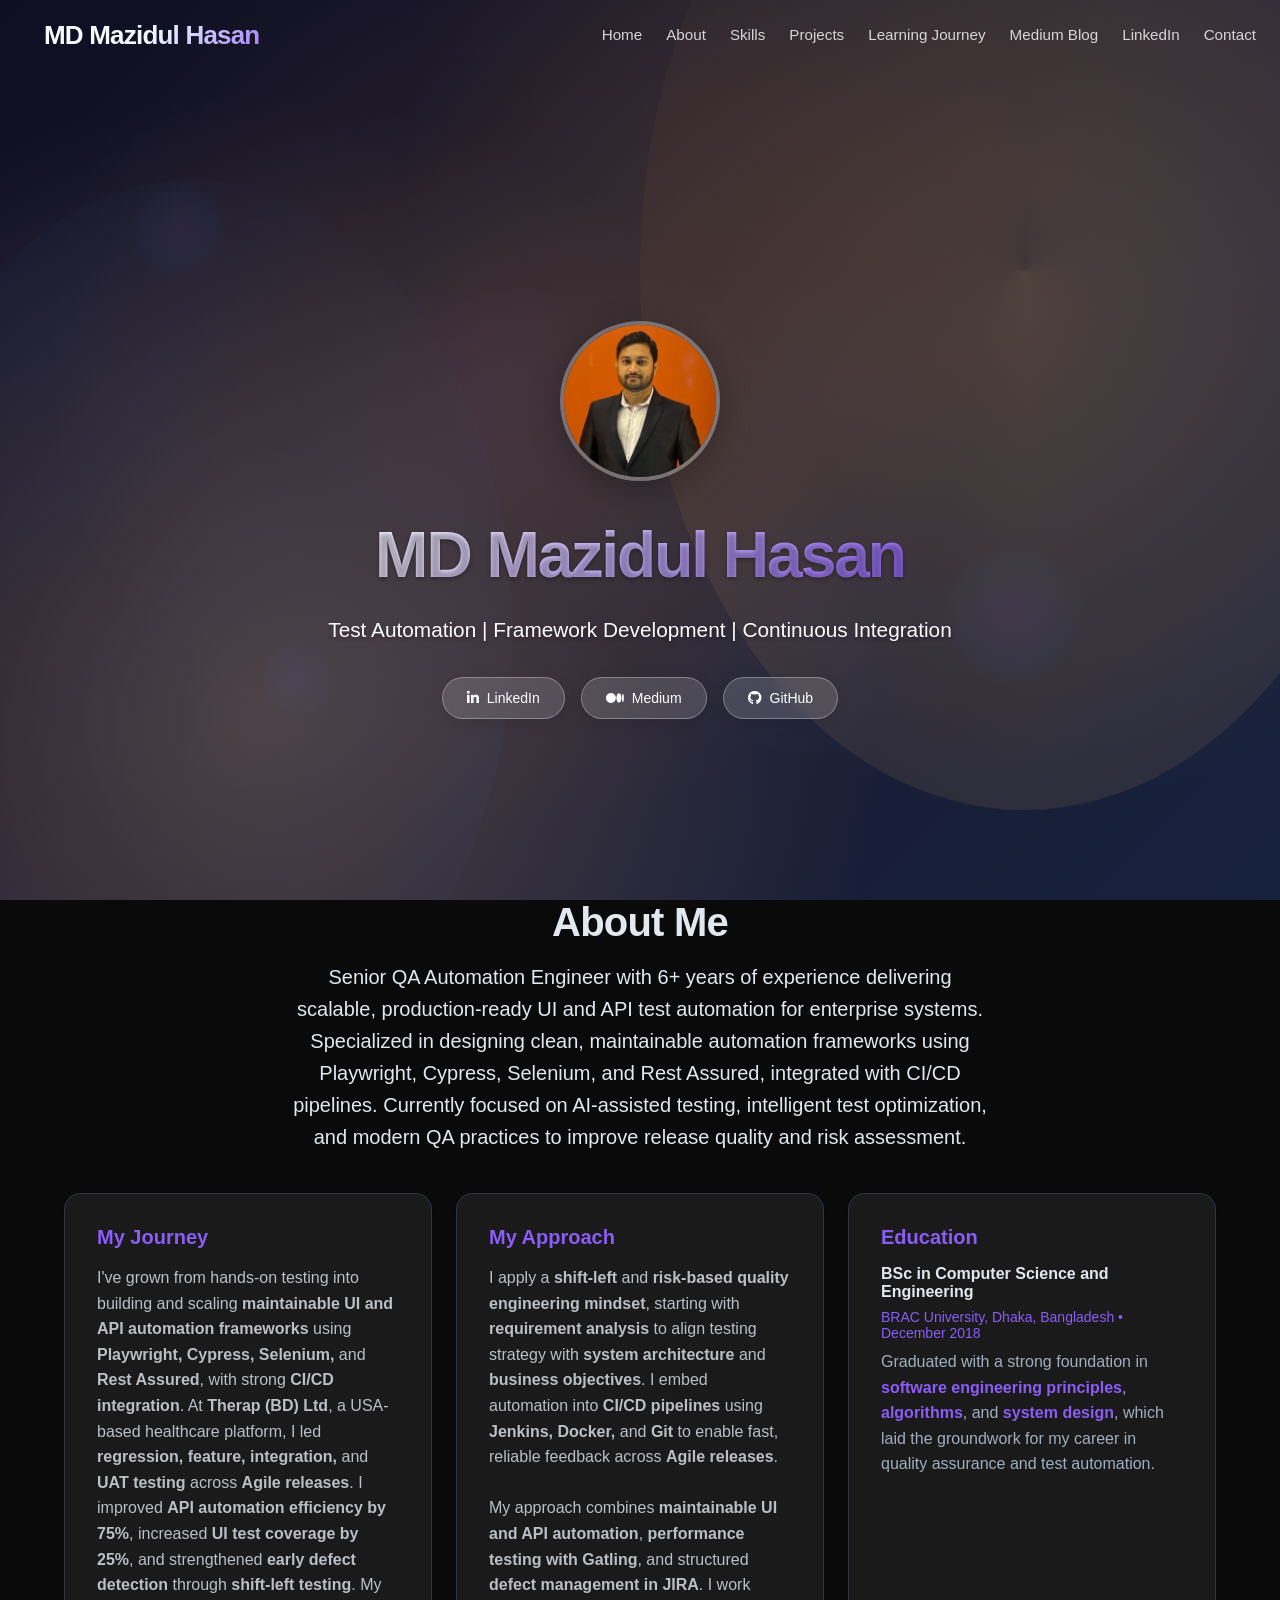
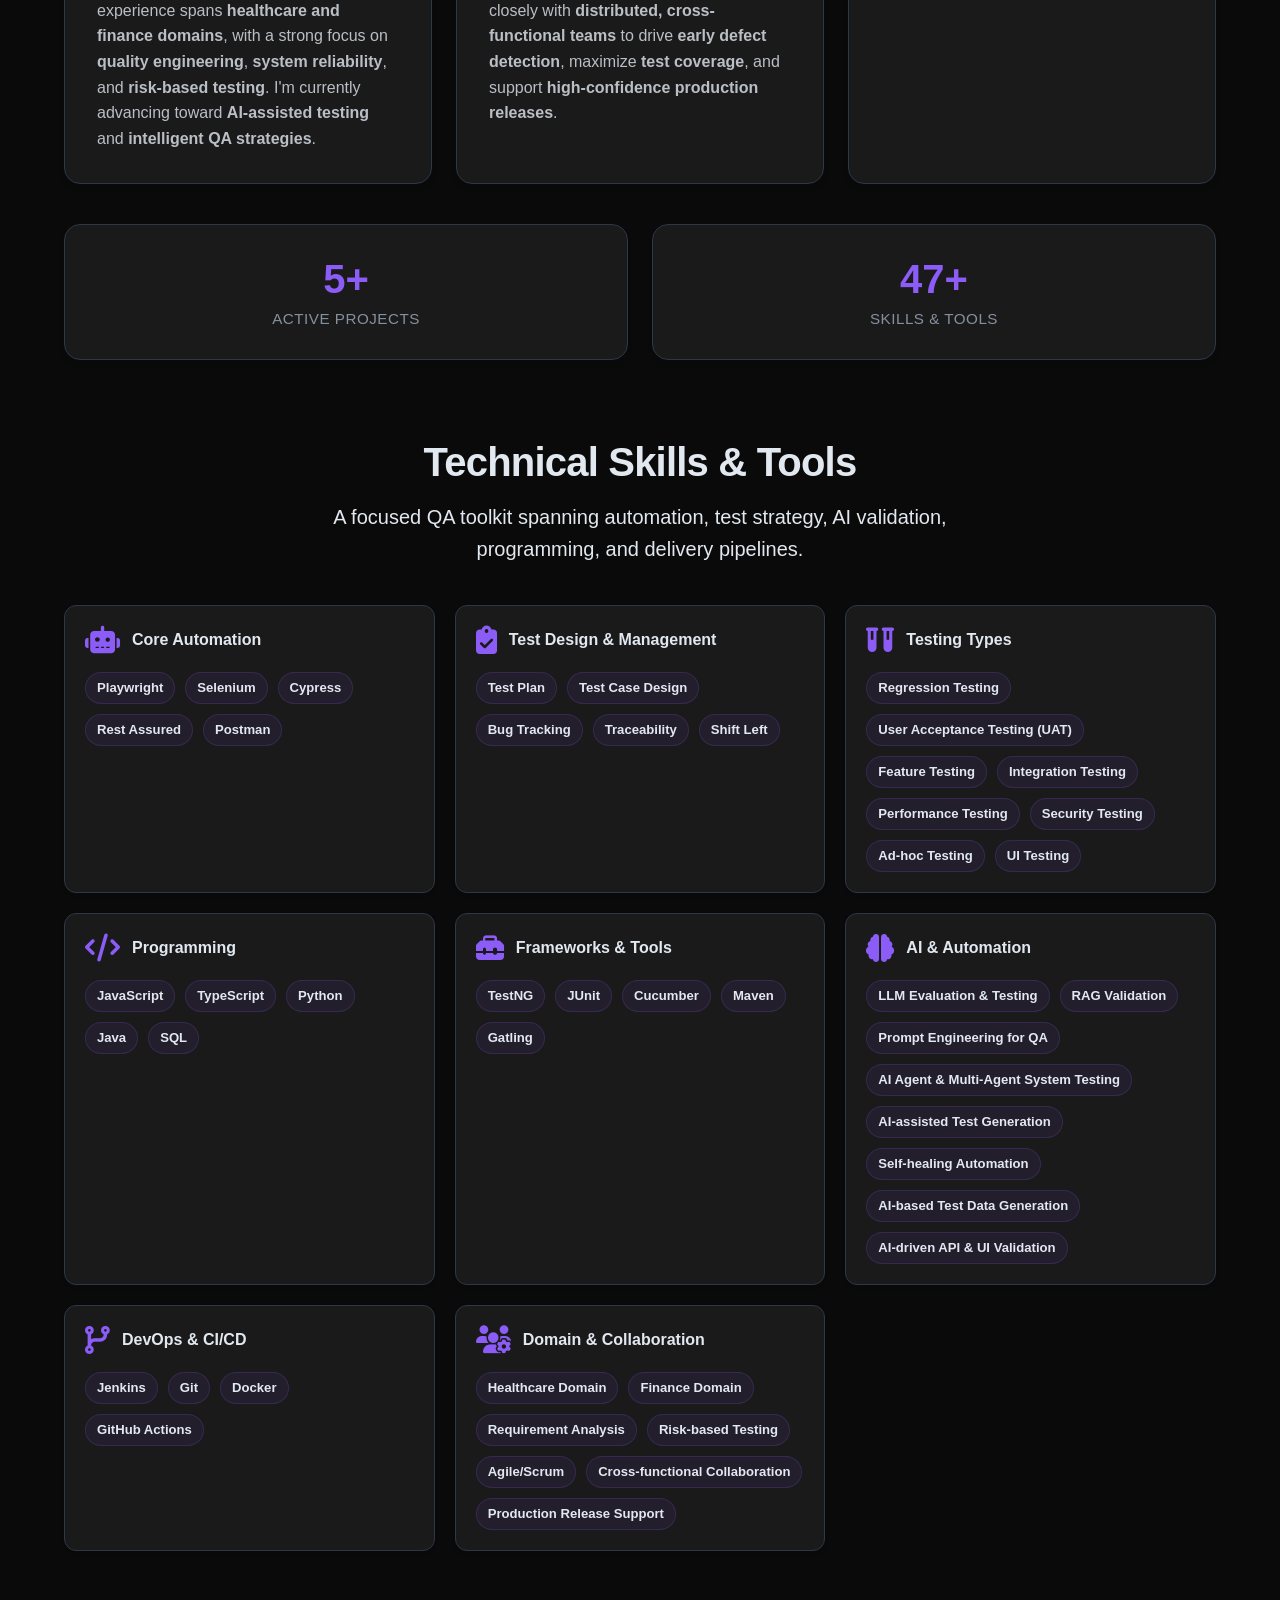
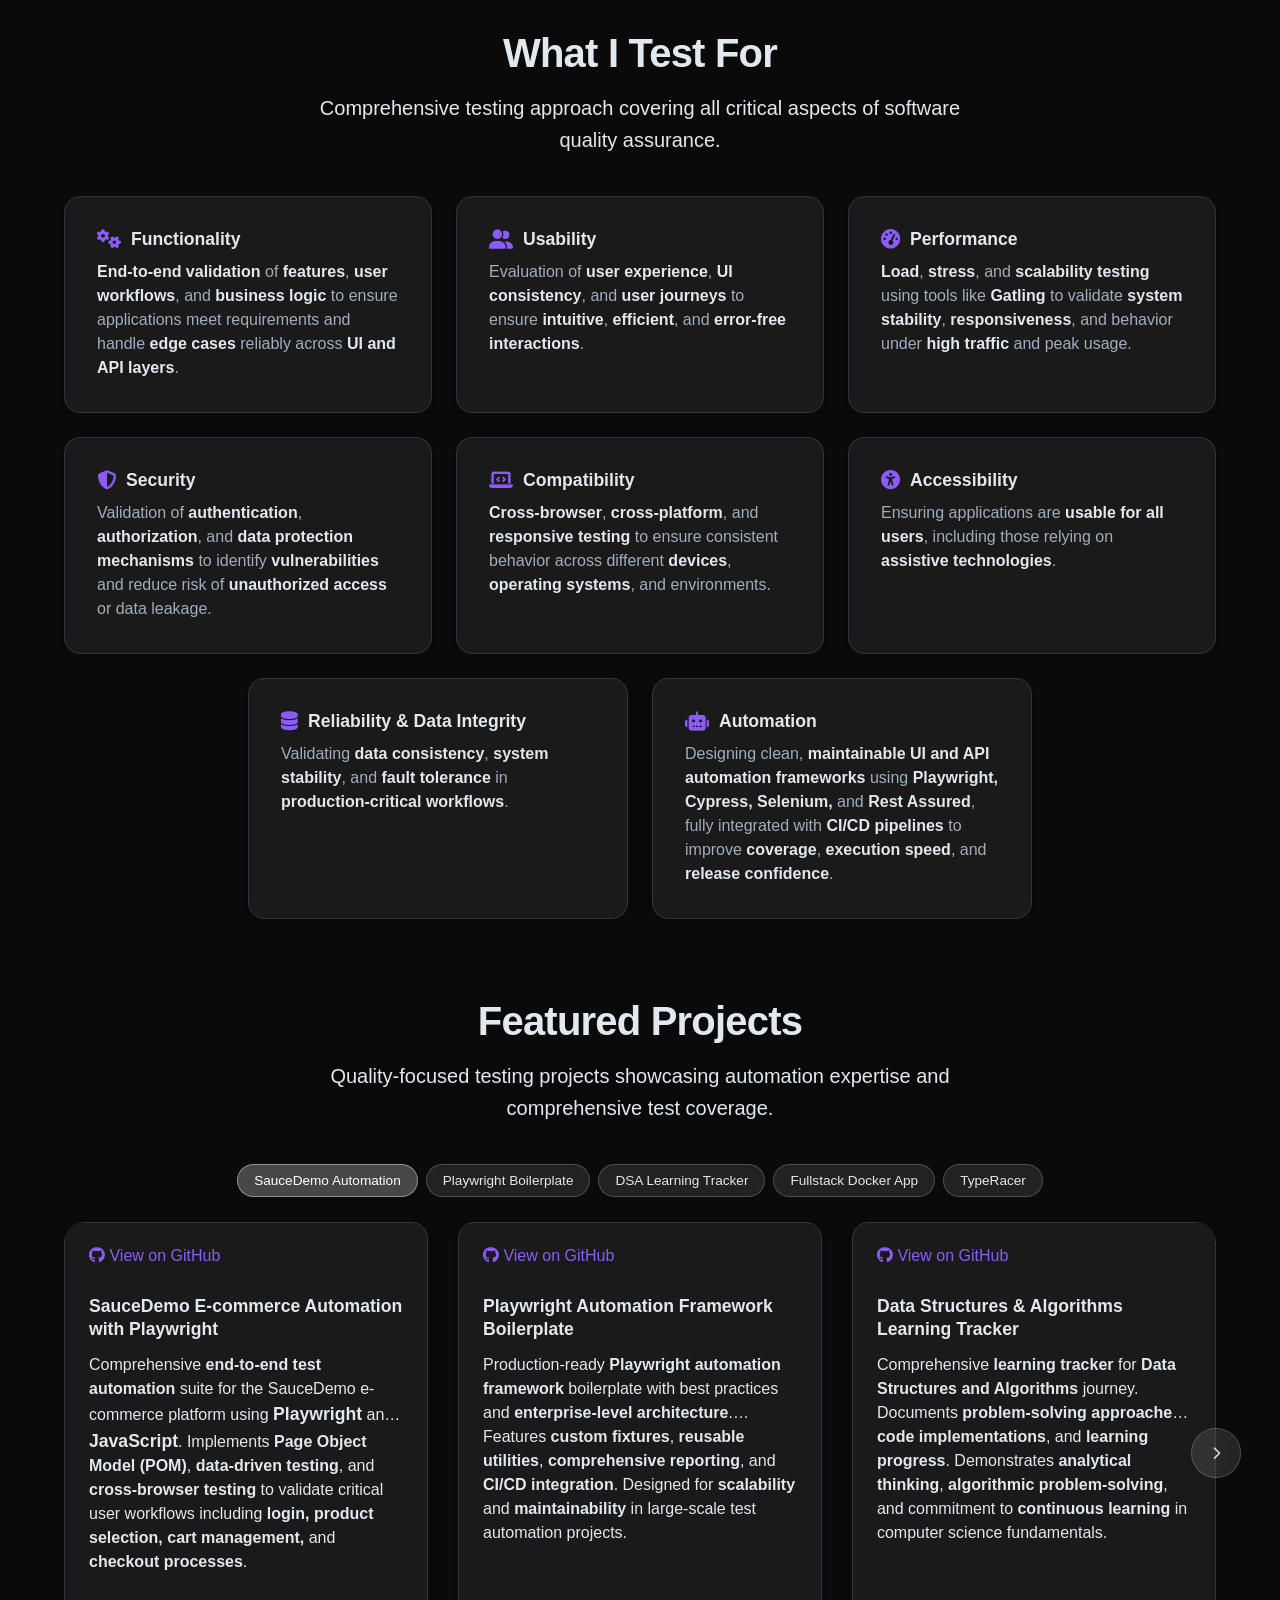
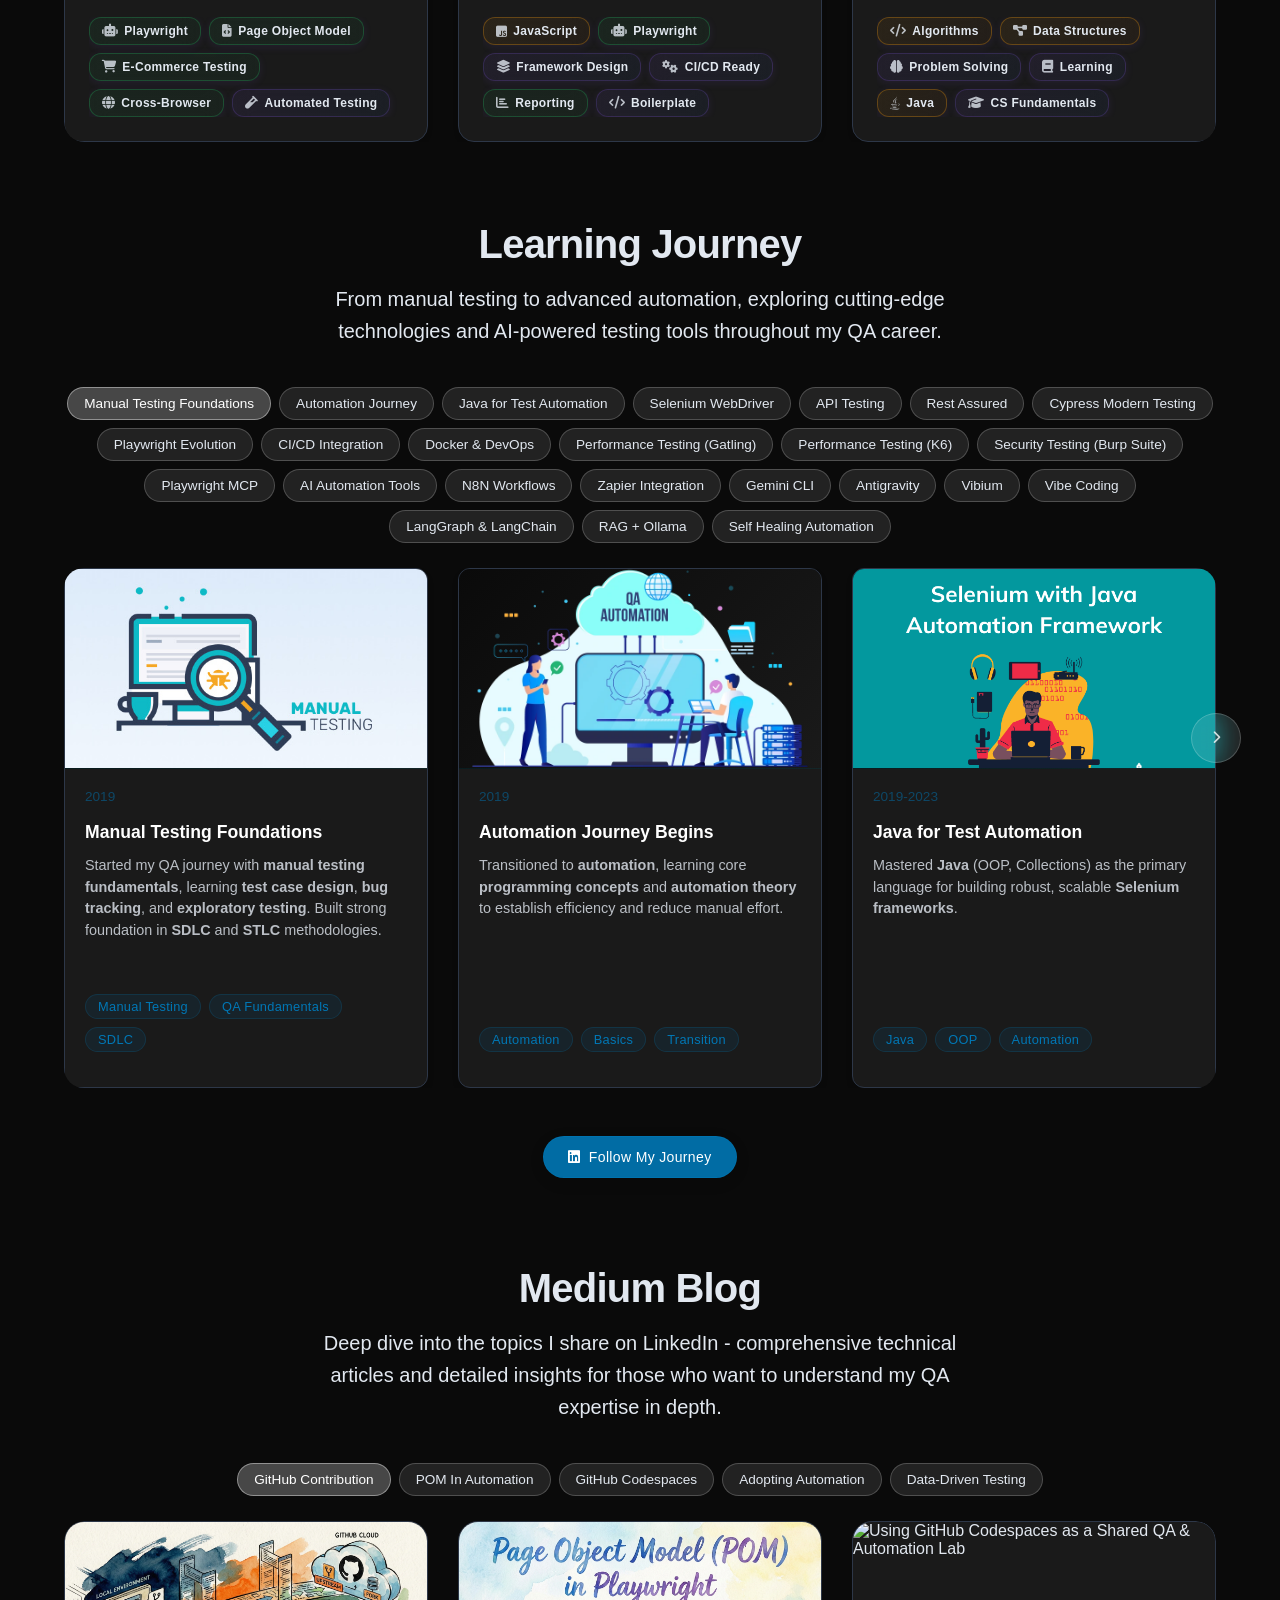
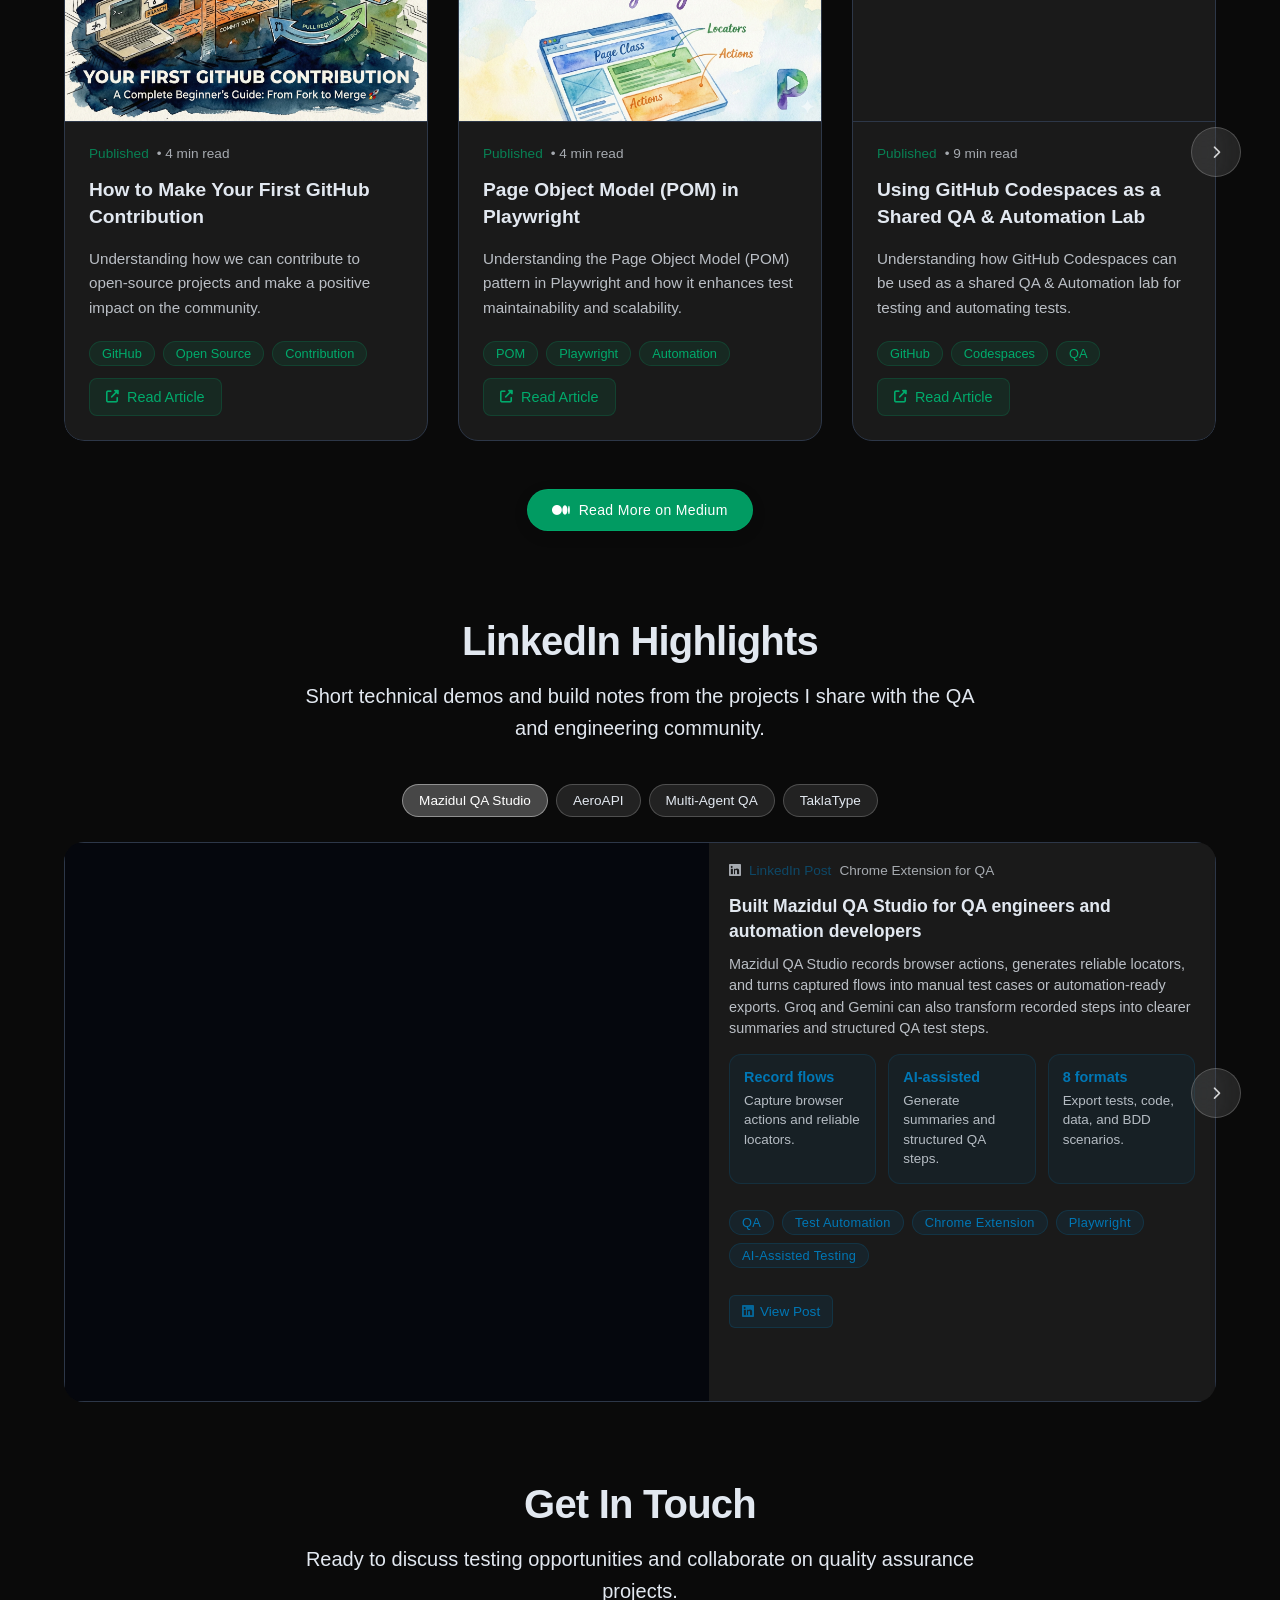
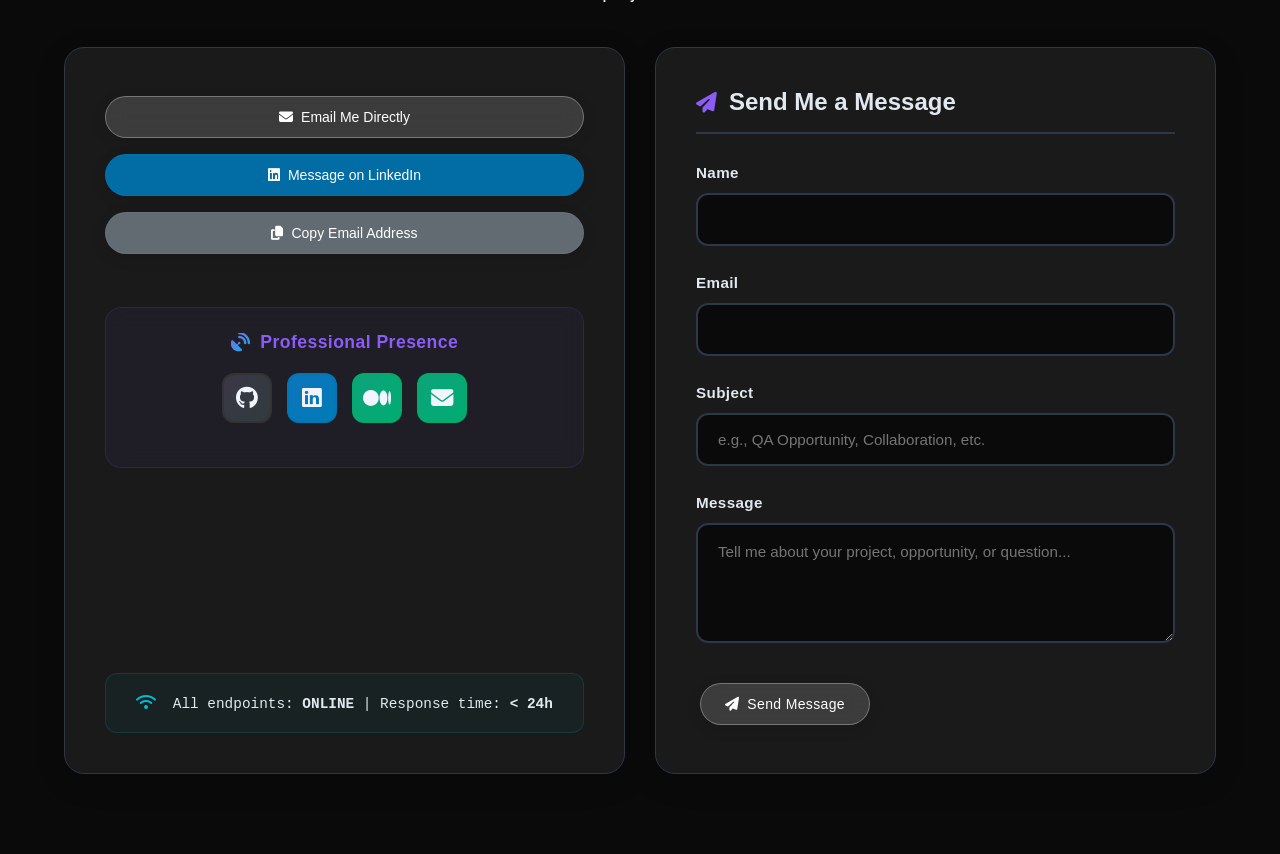
==== commit 1d1f28e1: "Updated information of "LinkedIn Highlights"" ====
--- a/index.html
+++ b/index.html
@@ -1680,8 +1680,10 @@
 
     <div class="smart-carousel-container linkedin-carousel-container" id="linkedinCarousel">
       <div class="carousel-badges">
-        <div class="carousel-badge active" data-index="0">AeroAPI</div>
-        <div class="carousel-badge" data-index="1">Multi-Agent QA</div>
+        <div class="carousel-badge active" data-index="0">Mazidul QA Studio</div>
+        <div class="carousel-badge" data-index="1">AeroAPI</div>
+        <div class="carousel-badge" data-index="2">Multi-Agent QA</div>
+        <div class="carousel-badge" data-index="3">TaklaType</div>
       </div>
 
       <button class="carousel-nav prev" id="linkedinPrevBtn">
@@ -1693,6 +1695,65 @@
 
       <div class="carousel-wrapper">
         <div class="carousel-track" id="linkedinTrack">
+          <div class="carousel-item">
+            <article class="linkedin-post linkedin-video-post">
+              <div class="post-preview linkedin-video-preview">
+                <iframe
+                  src="https://www.youtube.com/embed/yJffsKdejbM?rel=0&origin=https://mazidulhasan.github.io"
+                  title="Mazidul QA Studio Chrome extension demo video"
+                  allow="accelerometer; autoplay; clipboard-write; encrypted-media; gyroscope; picture-in-picture; web-share"
+                  allowfullscreen>
+                </iframe>
+              </div>
+
+              <div class="post-content">
+                <div class="post-meta-top">
+                  <i class="fab fa-linkedin"></i>
+                  <span class="post-date">LinkedIn Post</span>
+                  <span>Chrome Extension for QA</span>
+                </div>
+
+                <h4>Built Mazidul QA Studio for QA engineers and automation developers</h4>
+
+                <p class="post-excerpt">
+                  Mazidul QA Studio records browser actions, generates reliable locators, and turns captured flows into
+                  manual test cases or automation-ready exports. Groq and Gemini can also transform recorded steps into
+                  clearer summaries and structured QA test steps.
+                </p>
+
+                <div class="linkedin-proof-grid">
+                  <div>
+                    <strong>Record flows</strong>
+                    <span>Capture browser actions and reliable locators.</span>
+                  </div>
+                  <div>
+                    <strong>AI-assisted</strong>
+                    <span>Generate summaries and structured QA steps.</span>
+                  </div>
+                  <div>
+                    <strong>8 formats</strong>
+                    <span>Export tests, code, data, and BDD scenarios.</span>
+                  </div>
+                </div>
+
+                <div class="post-tags">
+                  <span class="post-tag">QA</span>
+                  <span class="post-tag">Test Automation</span>
+                  <span class="post-tag">Chrome Extension</span>
+                  <span class="post-tag">Playwright</span>
+                  <span class="post-tag">AI-Assisted Testing</span>
+                </div>
+
+                <a
+                  href="https://www.linkedin.com/posts/md-mazidul-hasan-rumman_qa-testautomation-chromeextension-activity-7453853221514678272-p2qe?utm_source=share&utm_medium=member_desktop&rcm=ACoAABlKEoUB-KCUZftpuG_onkn_w2XBHIowWIU"
+                  target="_blank" rel="noopener" class="post-link">
+                  <i class="fab fa-linkedin"></i>
+                  View Post
+                </a>
+              </div>
+            </article>
+          </div>
+
           <div class="carousel-item">
             <article class="linkedin-post linkedin-video-post">
               <div class="post-preview linkedin-video-preview">
@@ -1810,6 +1871,65 @@
               </div>
             </article>
           </div>
+
+          <div class="carousel-item">
+            <article class="linkedin-post linkedin-video-post">
+              <div class="post-preview linkedin-video-preview">
+                <iframe
+                  src="https://www.youtube.com/embed/tN5q-bXNjVc?rel=0&origin=https://mazidulhasan.github.io"
+                  title="TaklaType real-time multiplayer typing race demo video"
+                  allow="accelerometer; autoplay; clipboard-write; encrypted-media; gyroscope; picture-in-picture; web-share"
+                  allowfullscreen>
+                </iframe>
+              </div>
+
+              <div class="post-content">
+                <div class="post-meta-top">
+                  <i class="fab fa-linkedin"></i>
+                  <span class="post-date">LinkedIn Post</span>
+                  <span>Real-Time Multiplayer Game</span>
+                </div>
+
+                <h4>Built TaklaType with Claude Code, Firebase, and FastAPI</h4>
+
+                <p class="post-excerpt">
+                  TaklaType is a Banglish typing race game with real-time multiplayer rooms and a live leaderboard. I
+                  used Claude Code throughout development while applying a QA-led process: define acceptance criteria,
+                  test every AI-generated deliverable, and validate the anti-cheat and synchronization architecture.
+                </p>
+
+                <div class="linkedin-proof-grid">
+                  <div>
+                    <strong>Trusted backend</strong>
+                    <span>FastAPI owns every race-critical write.</span>
+                  </div>
+                  <div>
+                    <strong>Real-time racing</strong>
+                    <span>Firebase syncs rooms, progress, and rankings.</span>
+                  </div>
+                  <div>
+                    <strong>QA-led AI</strong>
+                    <span>Claude output was reviewed, tested, and refined.</span>
+                  </div>
+                </div>
+
+                <div class="post-tags">
+                  <span class="post-tag">Claude Code</span>
+                  <span class="post-tag">Firebase</span>
+                  <span class="post-tag">FastAPI</span>
+                  <span class="post-tag">Real-Time</span>
+                  <span class="post-tag">AI Engineering</span>
+                </div>
+
+                <a
+                  href="https://www.linkedin.com/posts/md-mazidul-hasan-rumman_aiengineering-claudeai-firebase-activity-7446253315971149825-PKyV?utm_source=share&utm_medium=member_desktop&rcm=ACoAABlKEoUB-KCUZftpuG_onkn_w2XBHIowWIU"
+                  target="_blank" rel="noopener" class="post-link">
+                  <i class="fab fa-linkedin"></i>
+                  View Post
+                </a>
+              </div>
+            </article>
+          </div>
         </div>
       </div>
     </div>
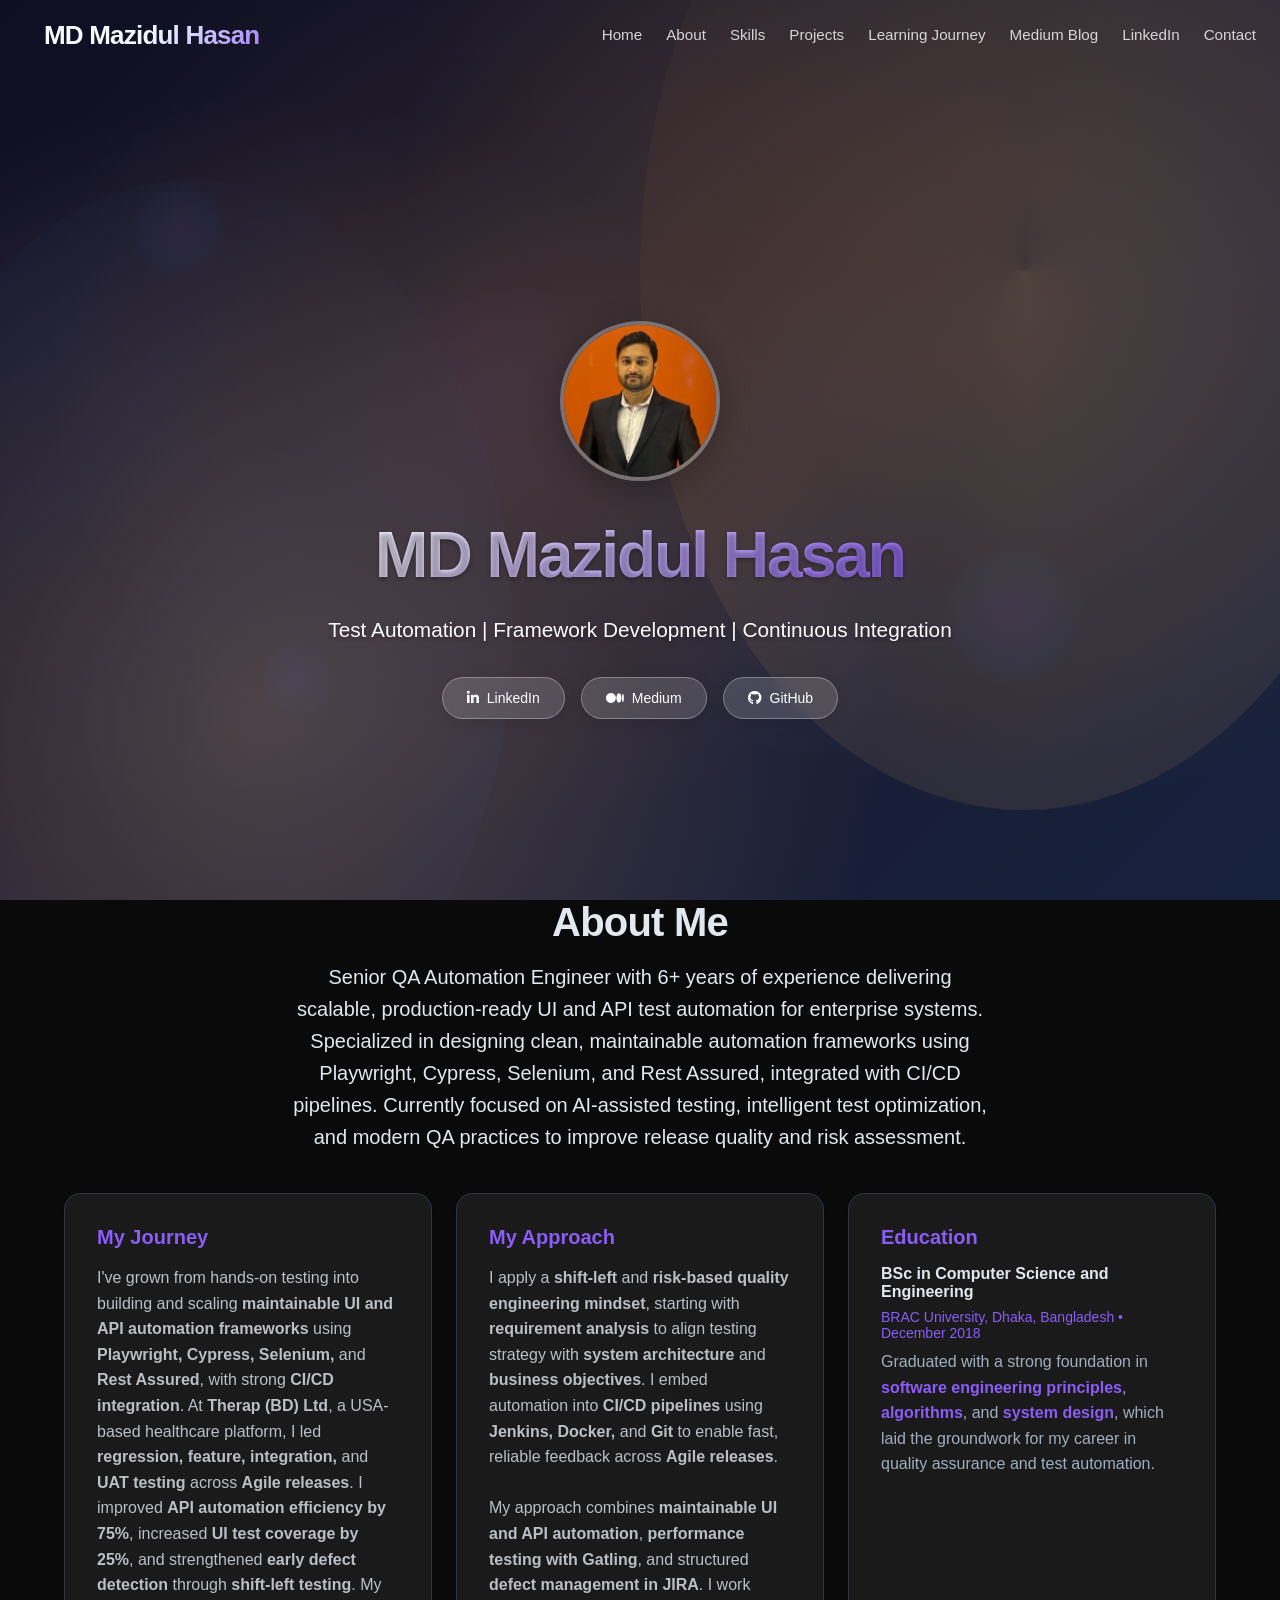
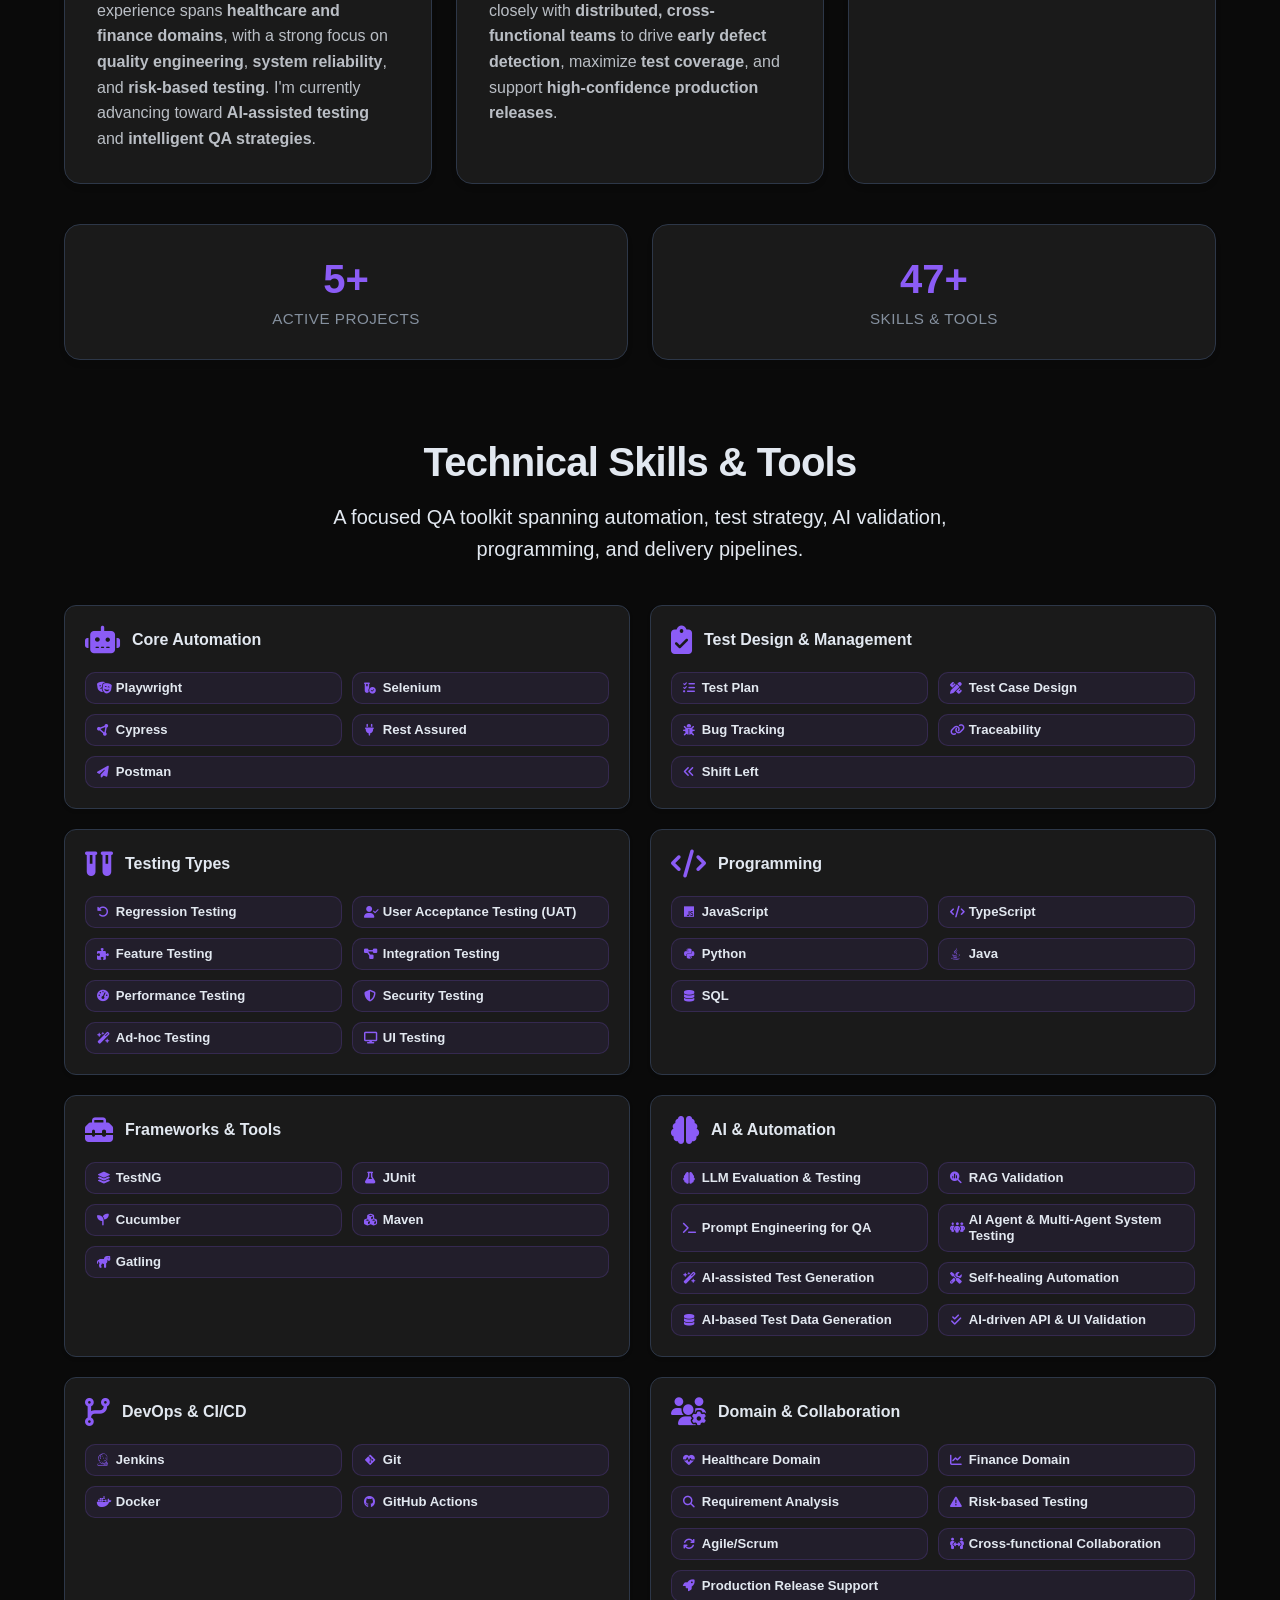
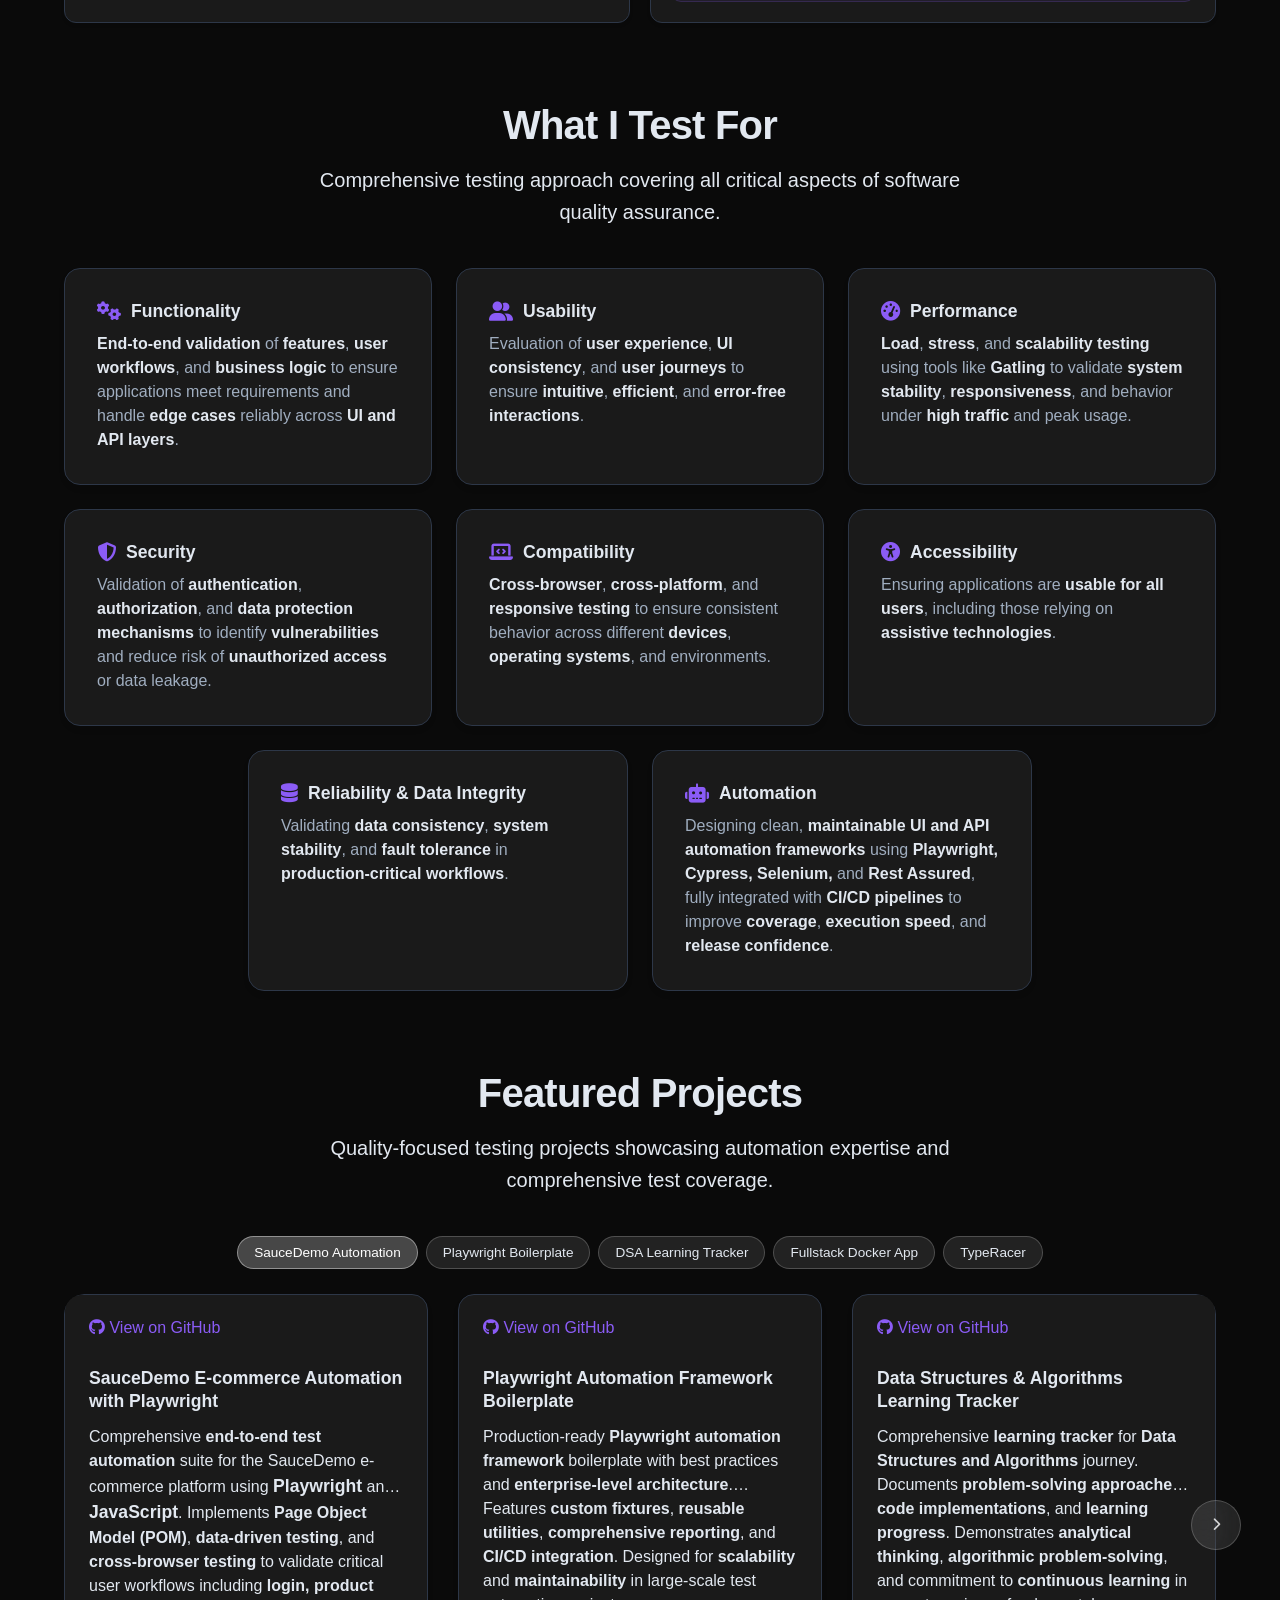
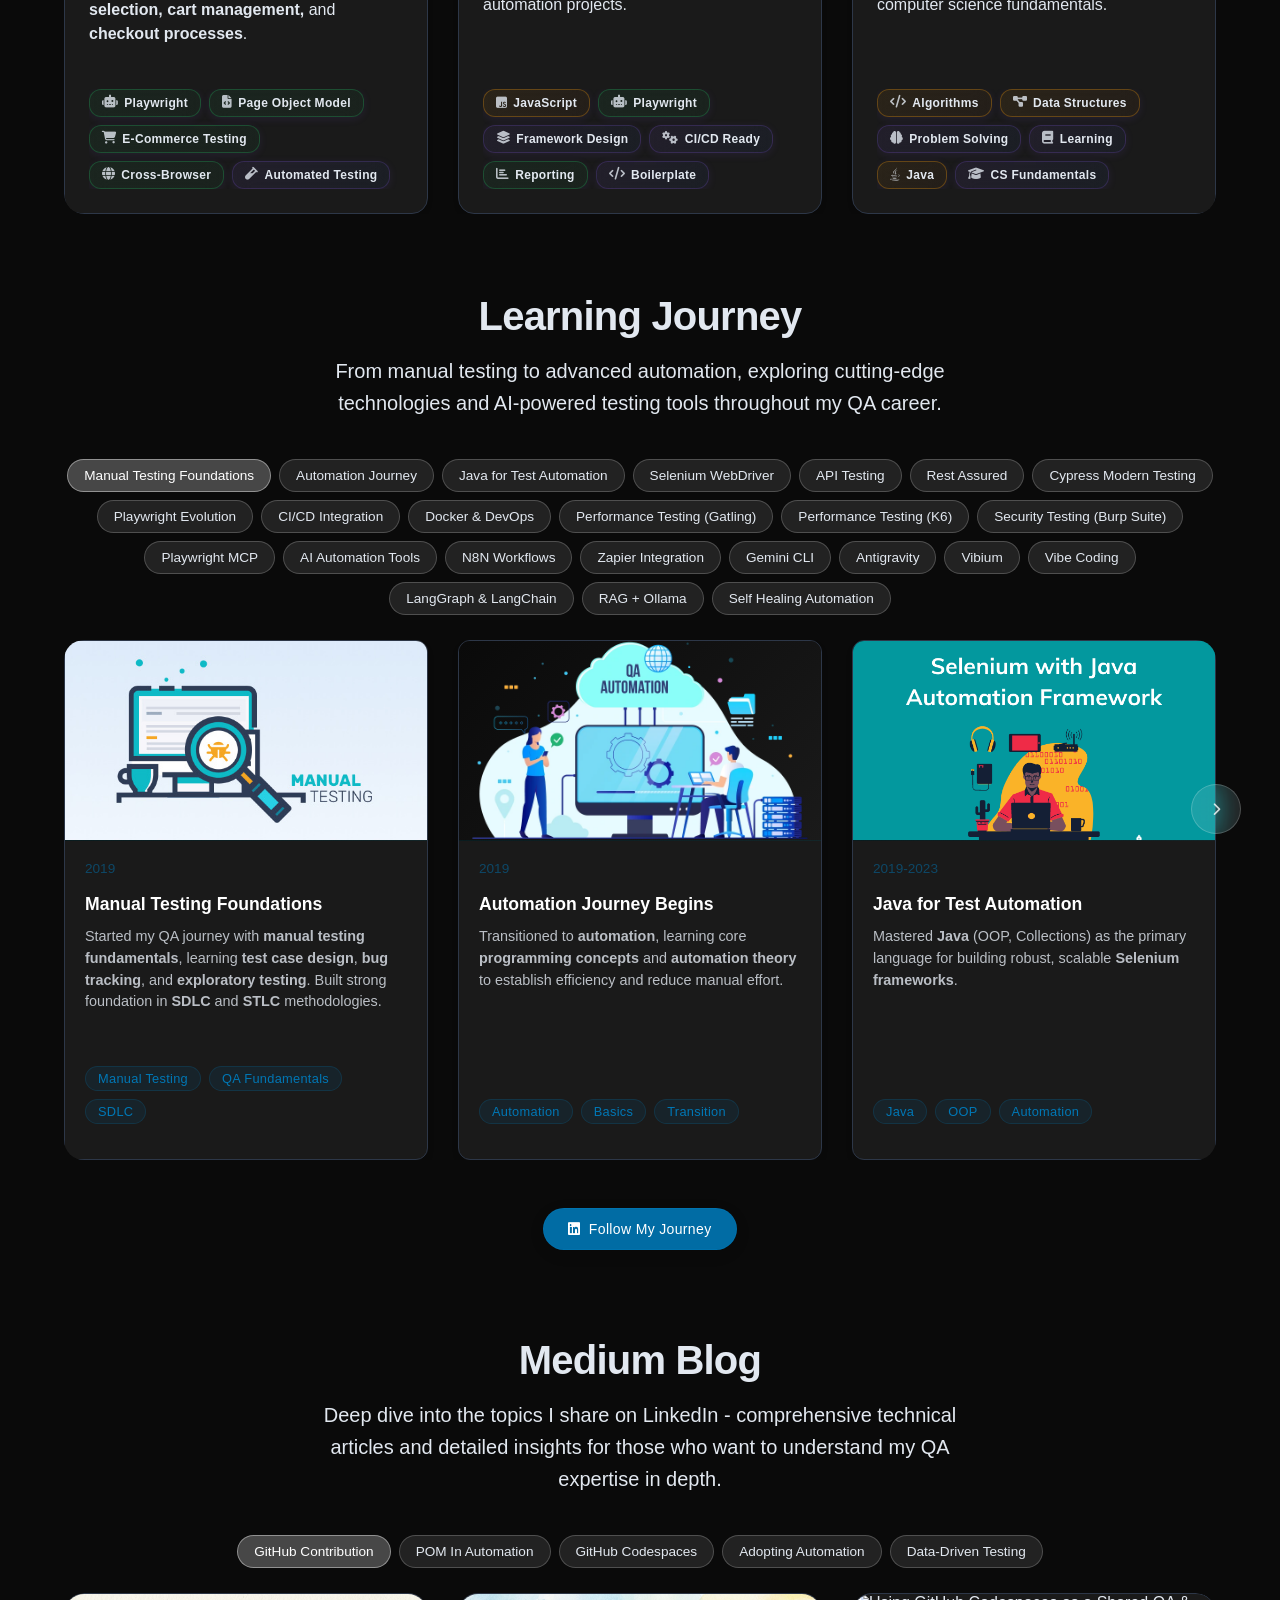
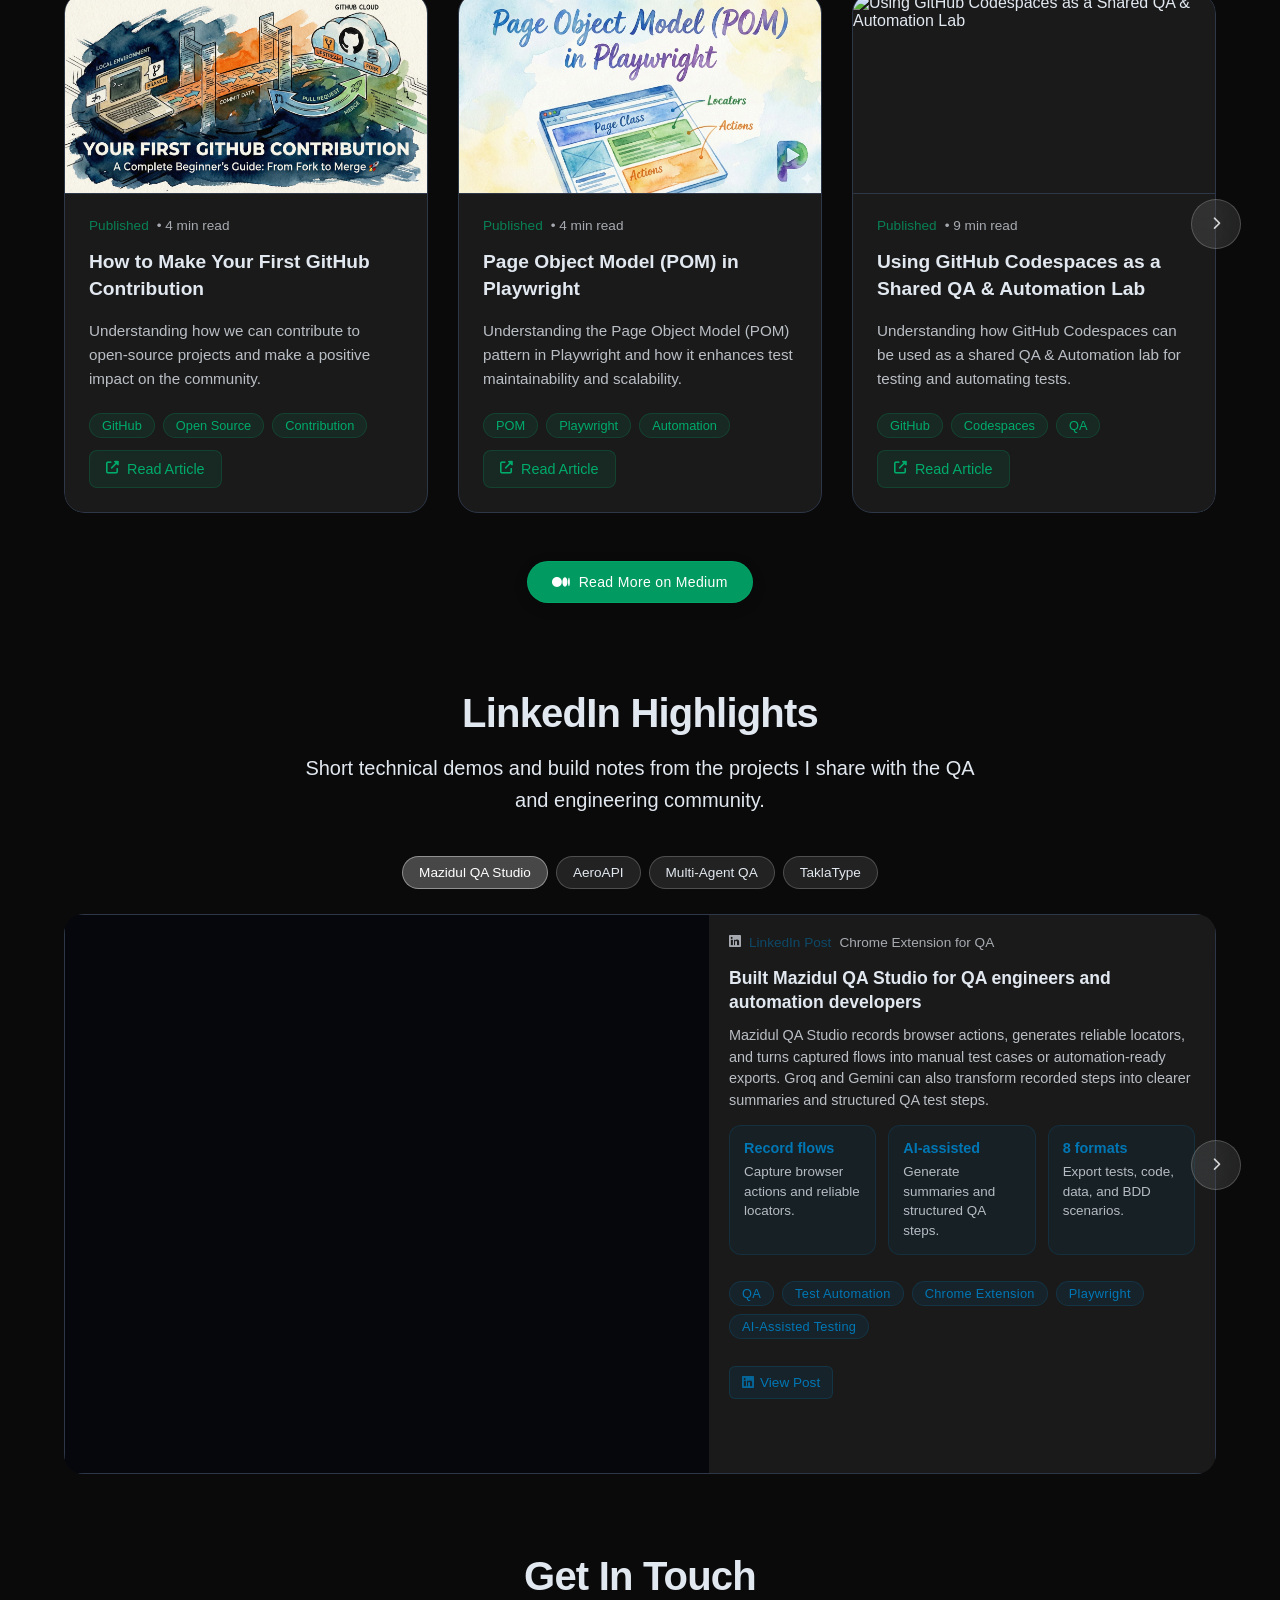
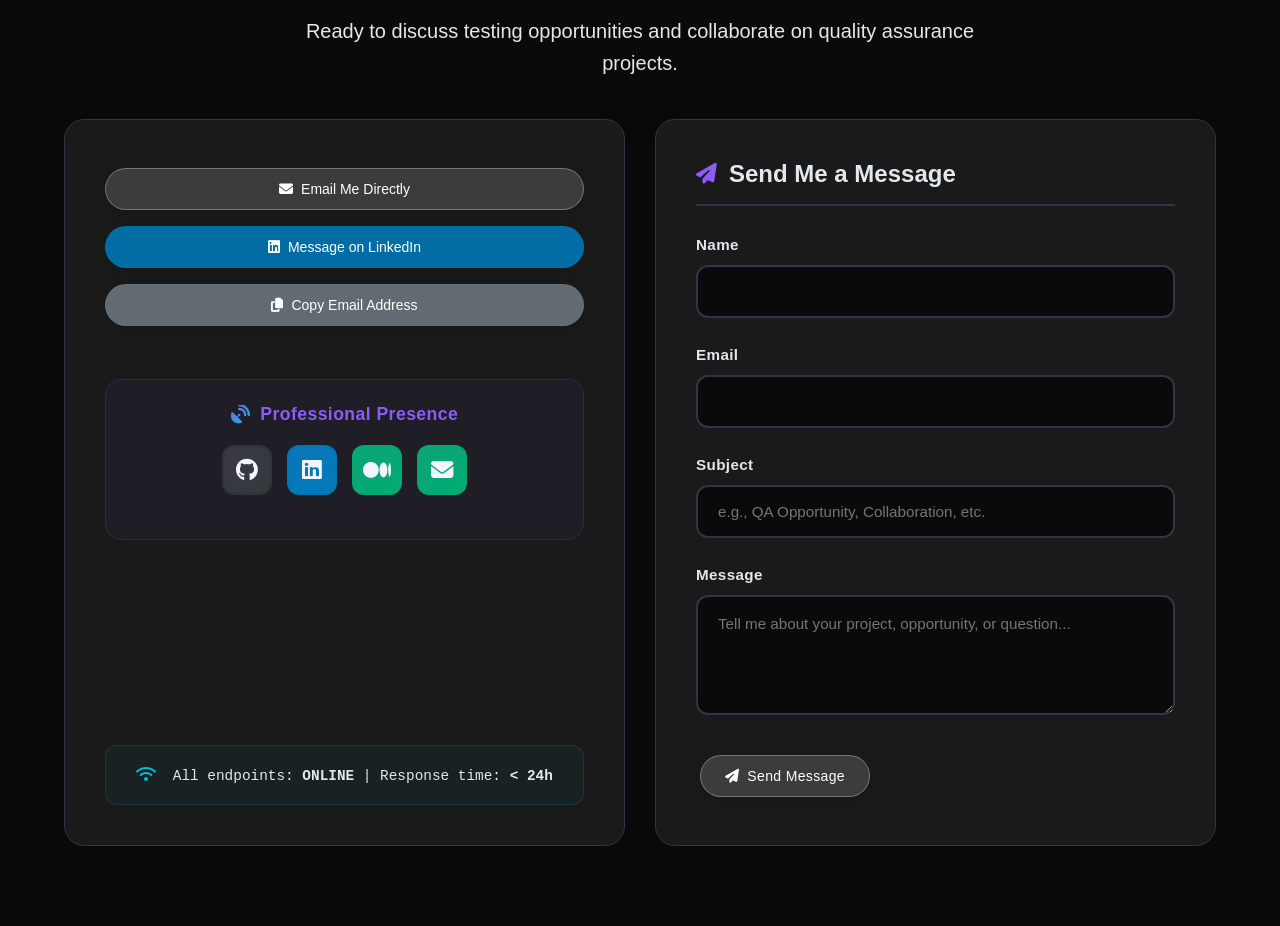
==== commit bbc4f08e: "Updated Technical Skills & Tools" ====
--- a/index.html
+++ b/index.html
@@ -263,11 +263,11 @@
             <h4>Core Automation</h4>
           </div>
           <div class="skill-list">
-            <span class="skill-pill">Playwright</span>
-            <span class="skill-pill">Selenium</span>
-            <span class="skill-pill">Cypress</span>
-            <span class="skill-pill">Rest Assured</span>
-            <span class="skill-pill">Postman</span>
+            <span class="skill-pill"><i class="fas fa-masks-theater" aria-hidden="true"></i>Playwright</span>
+            <span class="skill-pill"><i class="fas fa-vial-circle-check" aria-hidden="true"></i>Selenium</span>
+            <span class="skill-pill"><i class="fas fa-circle-nodes" aria-hidden="true"></i>Cypress</span>
+            <span class="skill-pill"><i class="fas fa-plug" aria-hidden="true"></i>Rest Assured</span>
+            <span class="skill-pill"><i class="fas fa-paper-plane" aria-hidden="true"></i>Postman</span>
           </div>
         </div>
 
@@ -277,11 +277,11 @@
             <h4>Test Design &amp; Management</h4>
           </div>
           <div class="skill-list">
-            <span class="skill-pill">Test Plan</span>
-            <span class="skill-pill">Test Case Design</span>
-            <span class="skill-pill">Bug Tracking</span>
-            <span class="skill-pill">Traceability</span>
-            <span class="skill-pill">Shift Left</span>
+            <span class="skill-pill"><i class="fas fa-list-check" aria-hidden="true"></i>Test Plan</span>
+            <span class="skill-pill"><i class="fas fa-pen-ruler" aria-hidden="true"></i>Test Case Design</span>
+            <span class="skill-pill"><i class="fas fa-bug" aria-hidden="true"></i>Bug Tracking</span>
+            <span class="skill-pill"><i class="fas fa-link" aria-hidden="true"></i>Traceability</span>
+            <span class="skill-pill"><i class="fas fa-angles-left" aria-hidden="true"></i>Shift Left</span>
           </div>
         </div>
 
@@ -291,14 +291,14 @@
             <h4>Testing Types</h4>
           </div>
           <div class="skill-list">
-            <span class="skill-pill">Regression Testing</span>
-            <span class="skill-pill">User Acceptance Testing (UAT)</span>
-            <span class="skill-pill">Feature Testing</span>
-            <span class="skill-pill">Integration Testing</span>
-            <span class="skill-pill">Performance Testing</span>
-            <span class="skill-pill">Security Testing</span>
-            <span class="skill-pill">Ad-hoc Testing</span>
-            <span class="skill-pill">UI Testing</span>
+            <span class="skill-pill"><i class="fas fa-rotate-left" aria-hidden="true"></i>Regression Testing</span>
+            <span class="skill-pill"><i class="fas fa-user-check" aria-hidden="true"></i>User Acceptance Testing (UAT)</span>
+            <span class="skill-pill"><i class="fas fa-puzzle-piece" aria-hidden="true"></i>Feature Testing</span>
+            <span class="skill-pill"><i class="fas fa-diagram-project" aria-hidden="true"></i>Integration Testing</span>
+            <span class="skill-pill"><i class="fas fa-gauge-high" aria-hidden="true"></i>Performance Testing</span>
+            <span class="skill-pill"><i class="fas fa-shield-halved" aria-hidden="true"></i>Security Testing</span>
+            <span class="skill-pill"><i class="fas fa-wand-magic-sparkles" aria-hidden="true"></i>Ad-hoc Testing</span>
+            <span class="skill-pill"><i class="fas fa-display" aria-hidden="true"></i>UI Testing</span>
           </div>
         </div>
 
@@ -308,11 +308,11 @@
             <h4>Programming</h4>
           </div>
           <div class="skill-list">
-            <span class="skill-pill">JavaScript</span>
-            <span class="skill-pill">TypeScript</span>
-            <span class="skill-pill">Python</span>
-            <span class="skill-pill">Java</span>
-            <span class="skill-pill">SQL</span>
+            <span class="skill-pill"><i class="fab fa-js" aria-hidden="true"></i>JavaScript</span>
+            <span class="skill-pill"><i class="fas fa-code" aria-hidden="true"></i>TypeScript</span>
+            <span class="skill-pill"><i class="fab fa-python" aria-hidden="true"></i>Python</span>
+            <span class="skill-pill"><i class="fab fa-java" aria-hidden="true"></i>Java</span>
+            <span class="skill-pill"><i class="fas fa-database" aria-hidden="true"></i>SQL</span>
           </div>
         </div>
 
@@ -322,11 +322,11 @@
             <h4>Frameworks &amp; Tools</h4>
           </div>
           <div class="skill-list">
-            <span class="skill-pill">TestNG</span>
-            <span class="skill-pill">JUnit</span>
-            <span class="skill-pill">Cucumber</span>
-            <span class="skill-pill">Maven</span>
-            <span class="skill-pill">Gatling</span>
+            <span class="skill-pill"><i class="fas fa-layer-group" aria-hidden="true"></i>TestNG</span>
+            <span class="skill-pill"><i class="fas fa-flask" aria-hidden="true"></i>JUnit</span>
+            <span class="skill-pill"><i class="fas fa-seedling" aria-hidden="true"></i>Cucumber</span>
+            <span class="skill-pill"><i class="fas fa-cubes" aria-hidden="true"></i>Maven</span>
+            <span class="skill-pill"><i class="fas fa-horse" aria-hidden="true"></i>Gatling</span>
           </div>
         </div>
 
@@ -336,14 +336,14 @@
             <h4>AI &amp; Automation</h4>
           </div>
           <div class="skill-list">
-            <span class="skill-pill">LLM Evaluation &amp; Testing</span>
-            <span class="skill-pill">RAG Validation</span>
-            <span class="skill-pill">Prompt Engineering for QA</span>
-            <span class="skill-pill">AI Agent &amp; Multi-Agent System Testing</span>
-            <span class="skill-pill">AI-assisted Test Generation</span>
-            <span class="skill-pill">Self-healing Automation</span>
-            <span class="skill-pill">AI-based Test Data Generation</span>
-            <span class="skill-pill">AI-driven API &amp; UI Validation</span>
+            <span class="skill-pill"><i class="fas fa-brain" aria-hidden="true"></i>LLM Evaluation &amp; Testing</span>
+            <span class="skill-pill"><i class="fas fa-magnifying-glass-chart" aria-hidden="true"></i>RAG Validation</span>
+            <span class="skill-pill"><i class="fas fa-terminal" aria-hidden="true"></i>Prompt Engineering for QA</span>
+            <span class="skill-pill"><i class="fas fa-people-group" aria-hidden="true"></i>AI Agent &amp; Multi-Agent System Testing</span>
+            <span class="skill-pill"><i class="fas fa-wand-magic-sparkles" aria-hidden="true"></i>AI-assisted Test Generation</span>
+            <span class="skill-pill"><i class="fas fa-screwdriver-wrench" aria-hidden="true"></i>Self-healing Automation</span>
+            <span class="skill-pill"><i class="fas fa-database" aria-hidden="true"></i>AI-based Test Data Generation</span>
+            <span class="skill-pill"><i class="fas fa-check-double" aria-hidden="true"></i>AI-driven API &amp; UI Validation</span>
           </div>
         </div>
 
@@ -353,10 +353,10 @@
             <h4>DevOps &amp; CI/CD</h4>
           </div>
           <div class="skill-list">
-            <span class="skill-pill">Jenkins</span>
-            <span class="skill-pill">Git</span>
-            <span class="skill-pill">Docker</span>
-            <span class="skill-pill">GitHub Actions</span>
+            <span class="skill-pill"><i class="fab fa-jenkins" aria-hidden="true"></i>Jenkins</span>
+            <span class="skill-pill"><i class="fab fa-git-alt" aria-hidden="true"></i>Git</span>
+            <span class="skill-pill"><i class="fab fa-docker" aria-hidden="true"></i>Docker</span>
+            <span class="skill-pill"><i class="fab fa-github" aria-hidden="true"></i>GitHub Actions</span>
           </div>
         </div>
 
@@ -366,13 +366,13 @@
             <h4>Domain &amp; Collaboration</h4>
           </div>
           <div class="skill-list">
-            <span class="skill-pill">Healthcare Domain</span>
-            <span class="skill-pill">Finance Domain</span>
-            <span class="skill-pill">Requirement Analysis</span>
-            <span class="skill-pill">Risk-based Testing</span>
-            <span class="skill-pill">Agile/Scrum</span>
-            <span class="skill-pill">Cross-functional Collaboration</span>
-            <span class="skill-pill">Production Release Support</span>
+            <span class="skill-pill"><i class="fas fa-heart-pulse" aria-hidden="true"></i>Healthcare Domain</span>
+            <span class="skill-pill"><i class="fas fa-chart-line" aria-hidden="true"></i>Finance Domain</span>
+            <span class="skill-pill"><i class="fas fa-magnifying-glass" aria-hidden="true"></i>Requirement Analysis</span>
+            <span class="skill-pill"><i class="fas fa-triangle-exclamation" aria-hidden="true"></i>Risk-based Testing</span>
+            <span class="skill-pill"><i class="fas fa-arrows-rotate" aria-hidden="true"></i>Agile/Scrum</span>
+            <span class="skill-pill"><i class="fas fa-people-arrows" aria-hidden="true"></i>Cross-functional Collaboration</span>
+            <span class="skill-pill"><i class="fas fa-rocket" aria-hidden="true"></i>Production Release Support</span>
           </div>
         </div>
       </div>
--- a/css/style.css
+++ b/css/style.css
@@ -1926,9 +1926,10 @@
 
 .skills-grid {
   display: grid;
-  grid-template-columns: repeat(auto-fit, minmax(300px, 1fr));
+  grid-template-columns: repeat(2, minmax(0, 1fr));
   gap: 20px;
-  margin-top: 32px;
+  max-width: 1200px;
+  margin: 32px auto 0;
 }
 
 .skill-card {
@@ -1996,17 +1997,21 @@
 }
 
 .skill-list {
-  display: flex;
-  flex-wrap: wrap;
+  display: grid;
+  grid-template-columns: repeat(2, minmax(0, 1fr));
   gap: 10px;
+  align-content: start;
+  flex: 1;
 }
 
 .skill-pill {
   display: inline-flex;
   align-items: center;
+  gap: 7px;
+  width: 100%;
   min-height: 32px;
   padding: 7px 11px;
-  border-radius: 999px;
+  border-radius: 10px;
   background: rgba(139, 92, 246, 0.08);
   border: 1px solid rgba(139, 92, 246, 0.18);
   color: var(--text);
@@ -2014,6 +2019,18 @@
   font-weight: 600;
   line-height: 1.2;
   transition: all 0.3s ease;
+}
+
+.skill-pill:last-child:nth-child(odd) {
+  grid-column: 1 / -1;
+}
+
+.skill-pill i {
+  width: 1em;
+  flex: 0 0 auto;
+  color: var(--accent);
+  font-size: 0.9em;
+  text-align: center;
 }
 
 .skill-category-card:hover .skill-pill {
@@ -3500,6 +3517,14 @@
 }
 
 @media (max-width: 480px) {
+  .skill-list {
+    grid-template-columns: 1fr;
+  }
+
+  .skill-pill:last-child:nth-child(odd) {
+    grid-column: auto;
+  }
+
   .hero {
     padding: 40px 16px 30px;
     min-height: 100vh;
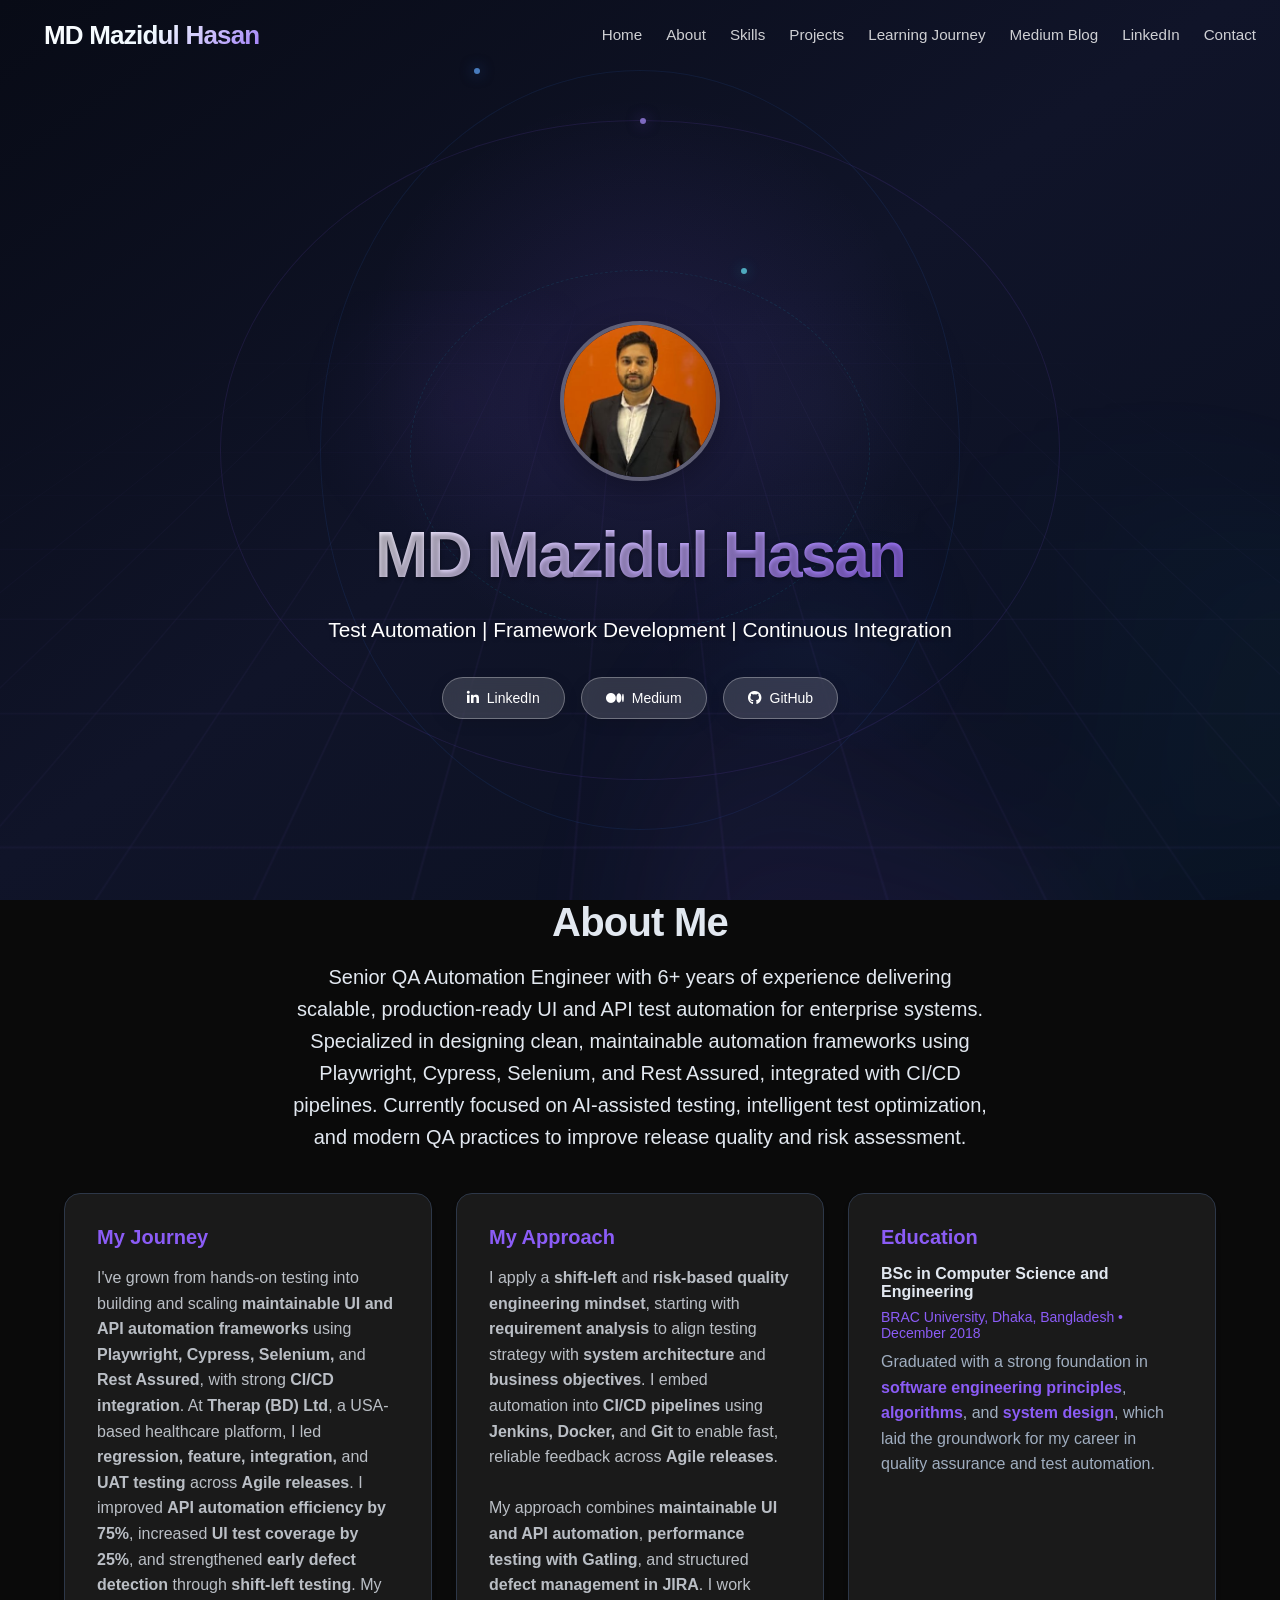
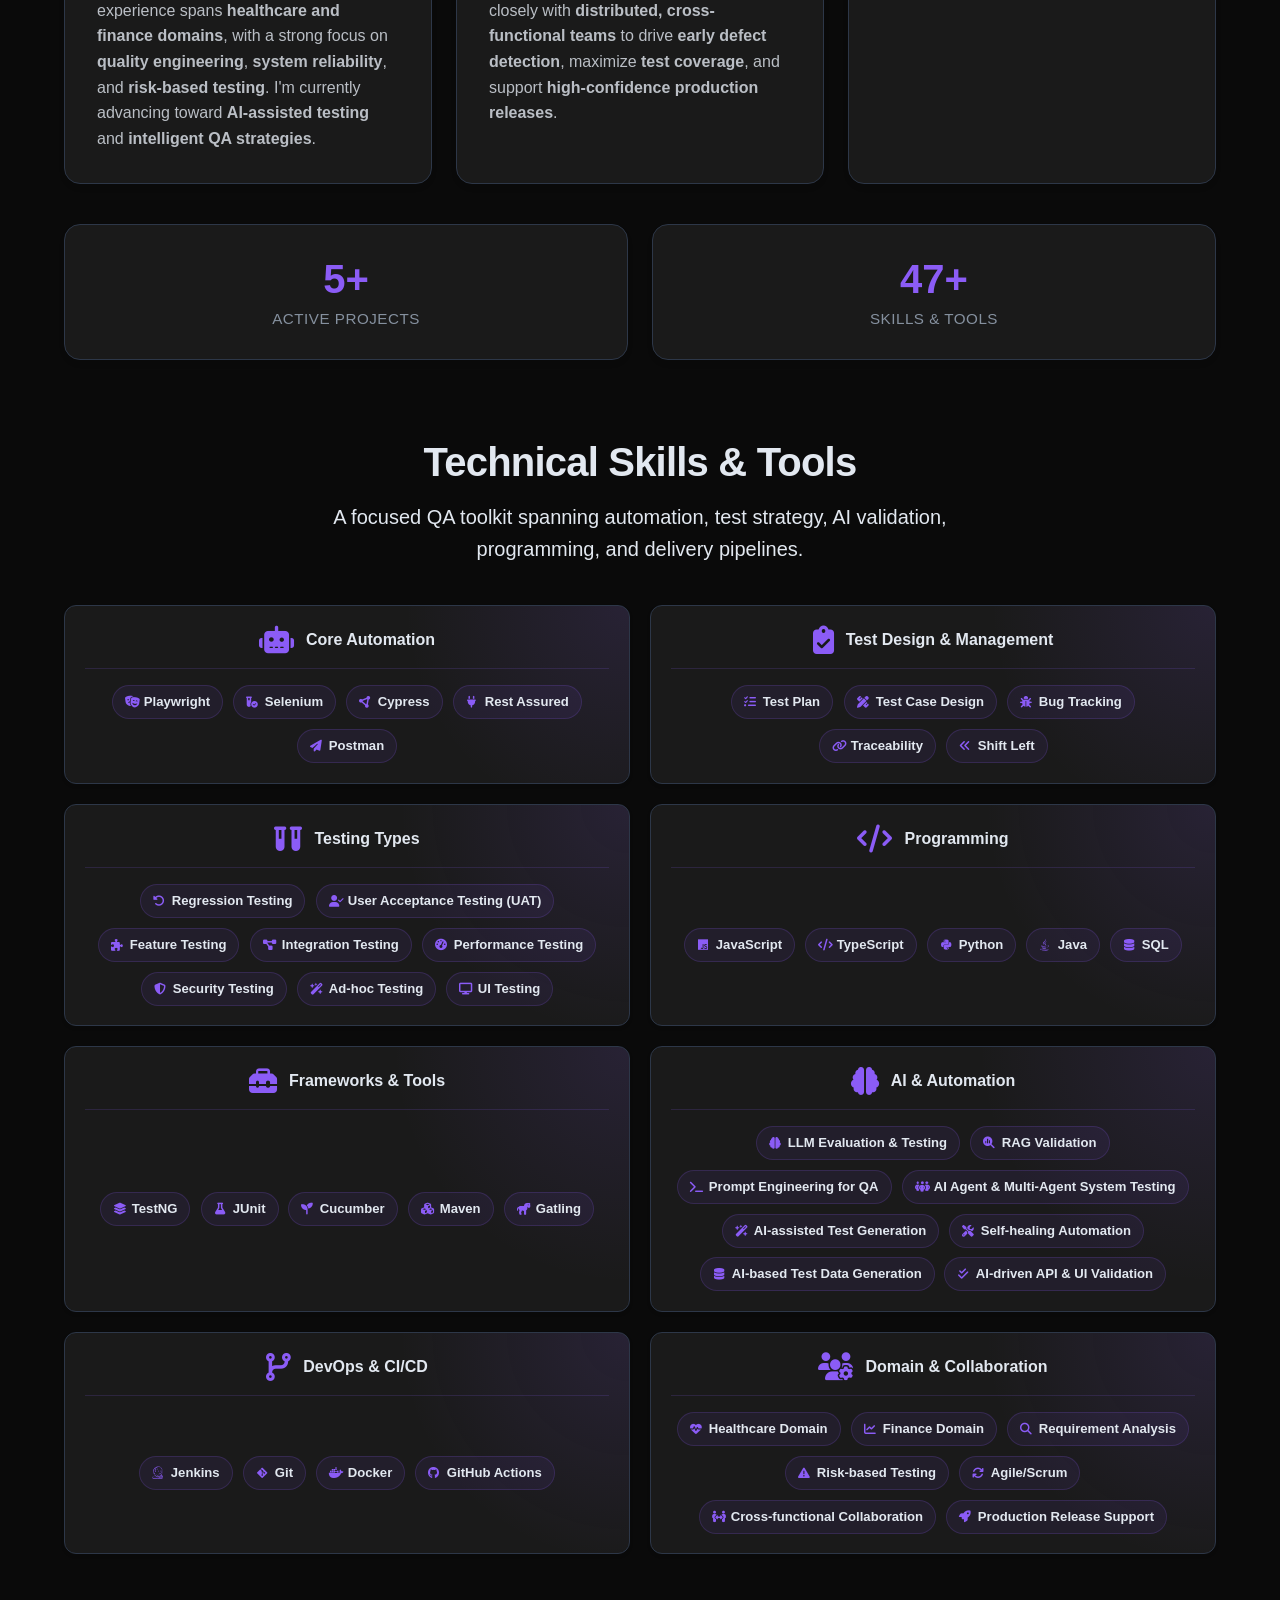
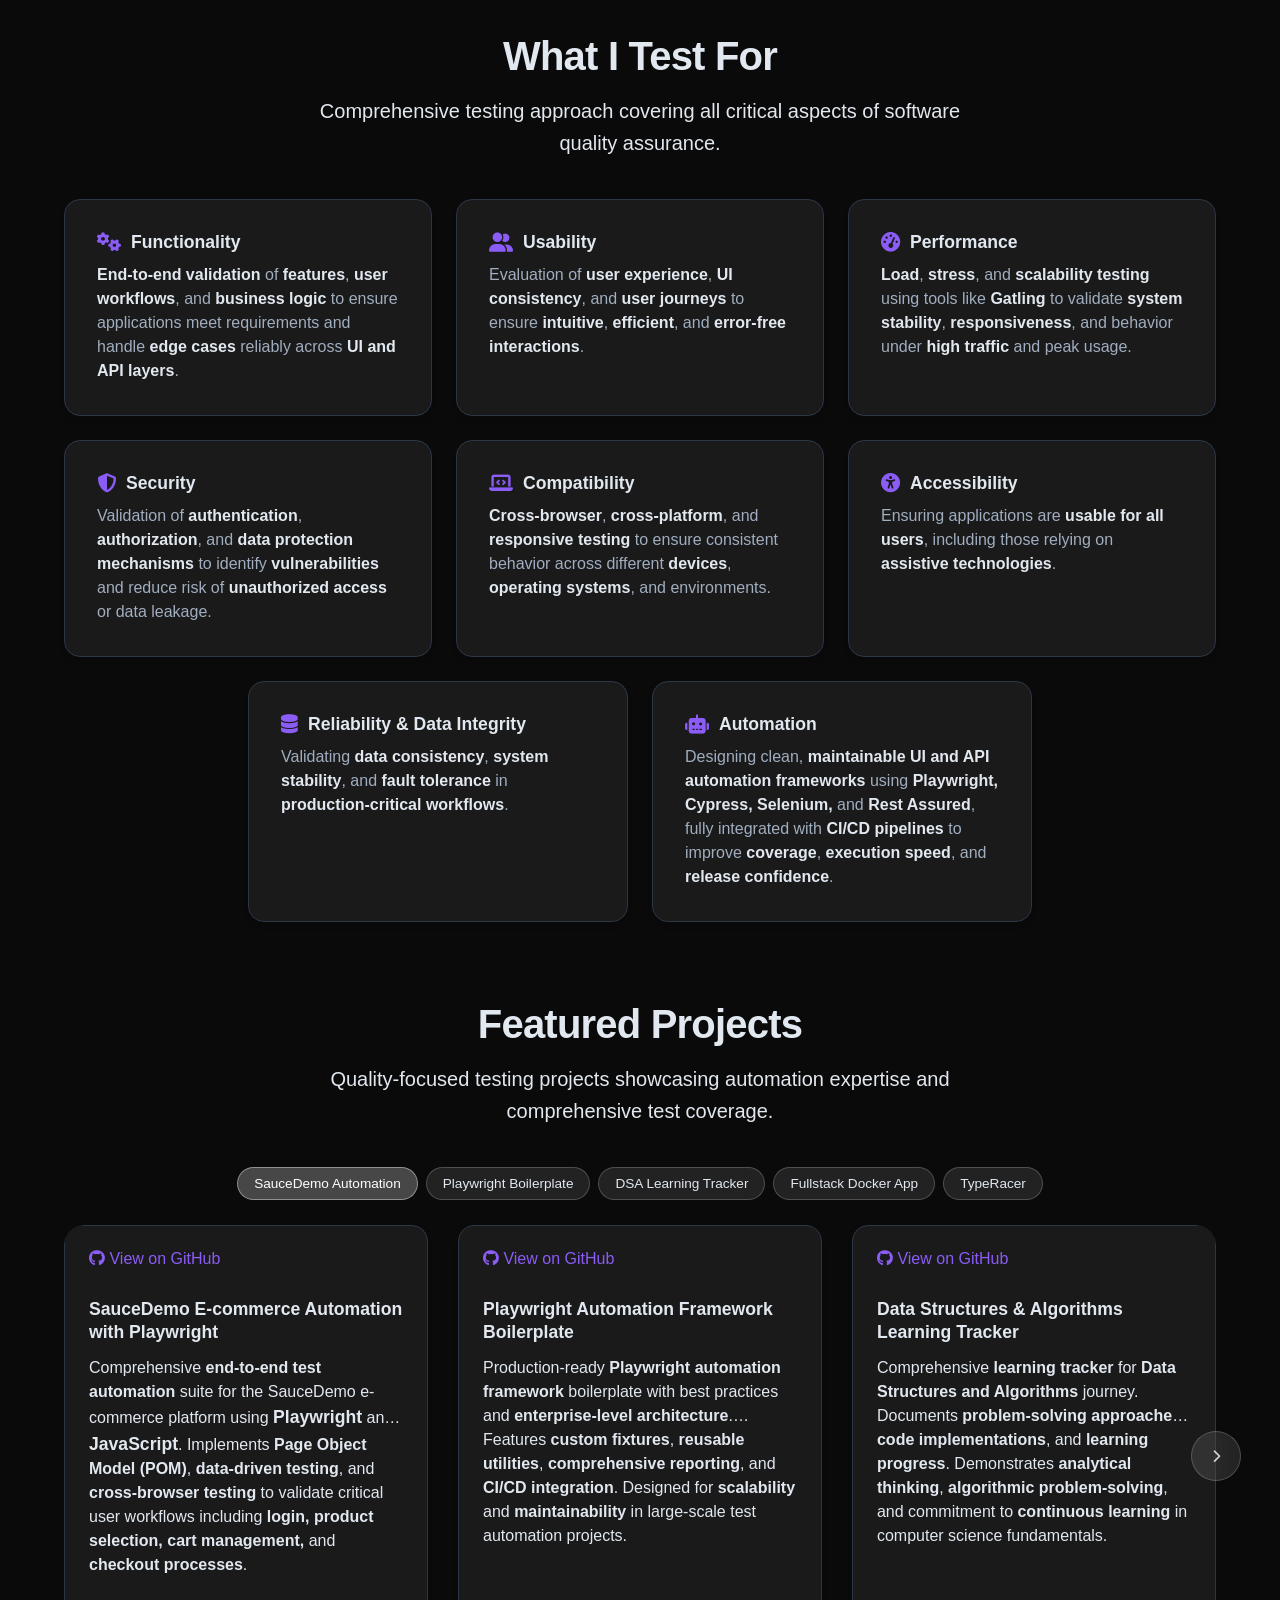
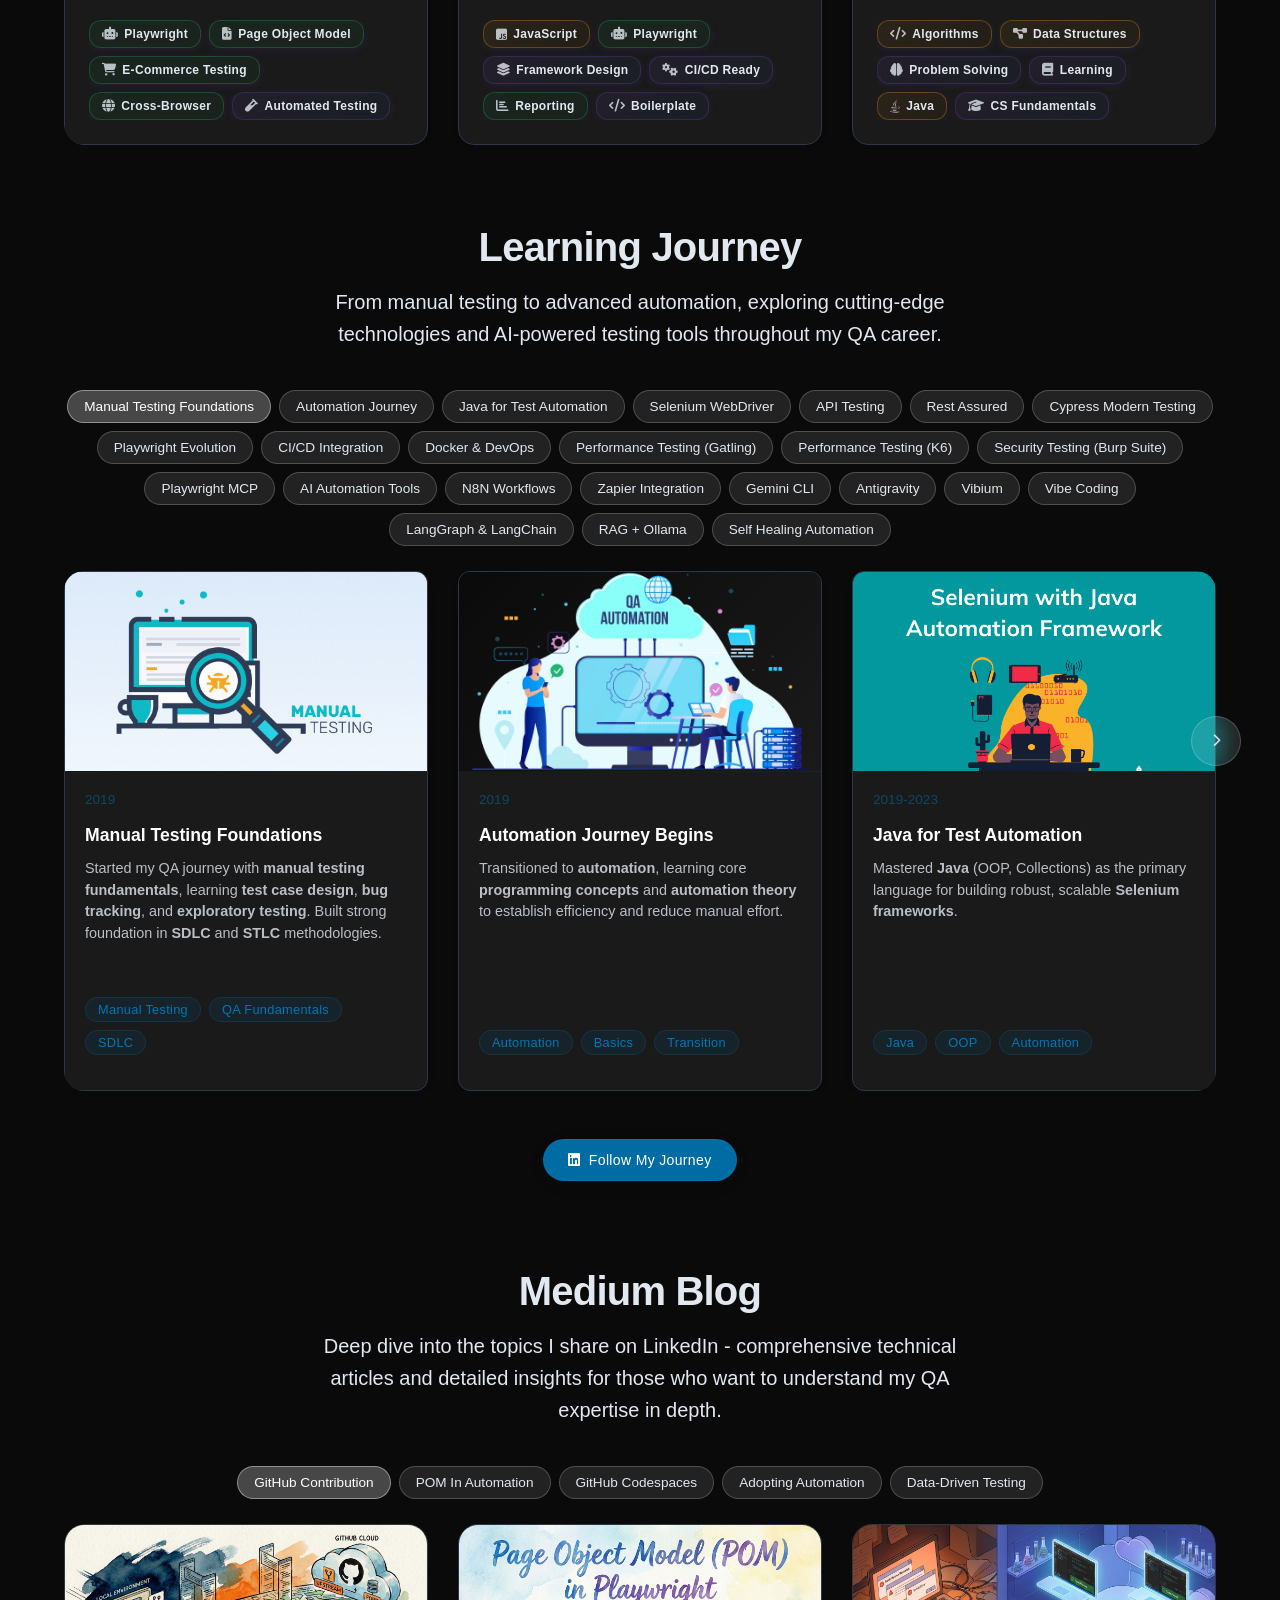
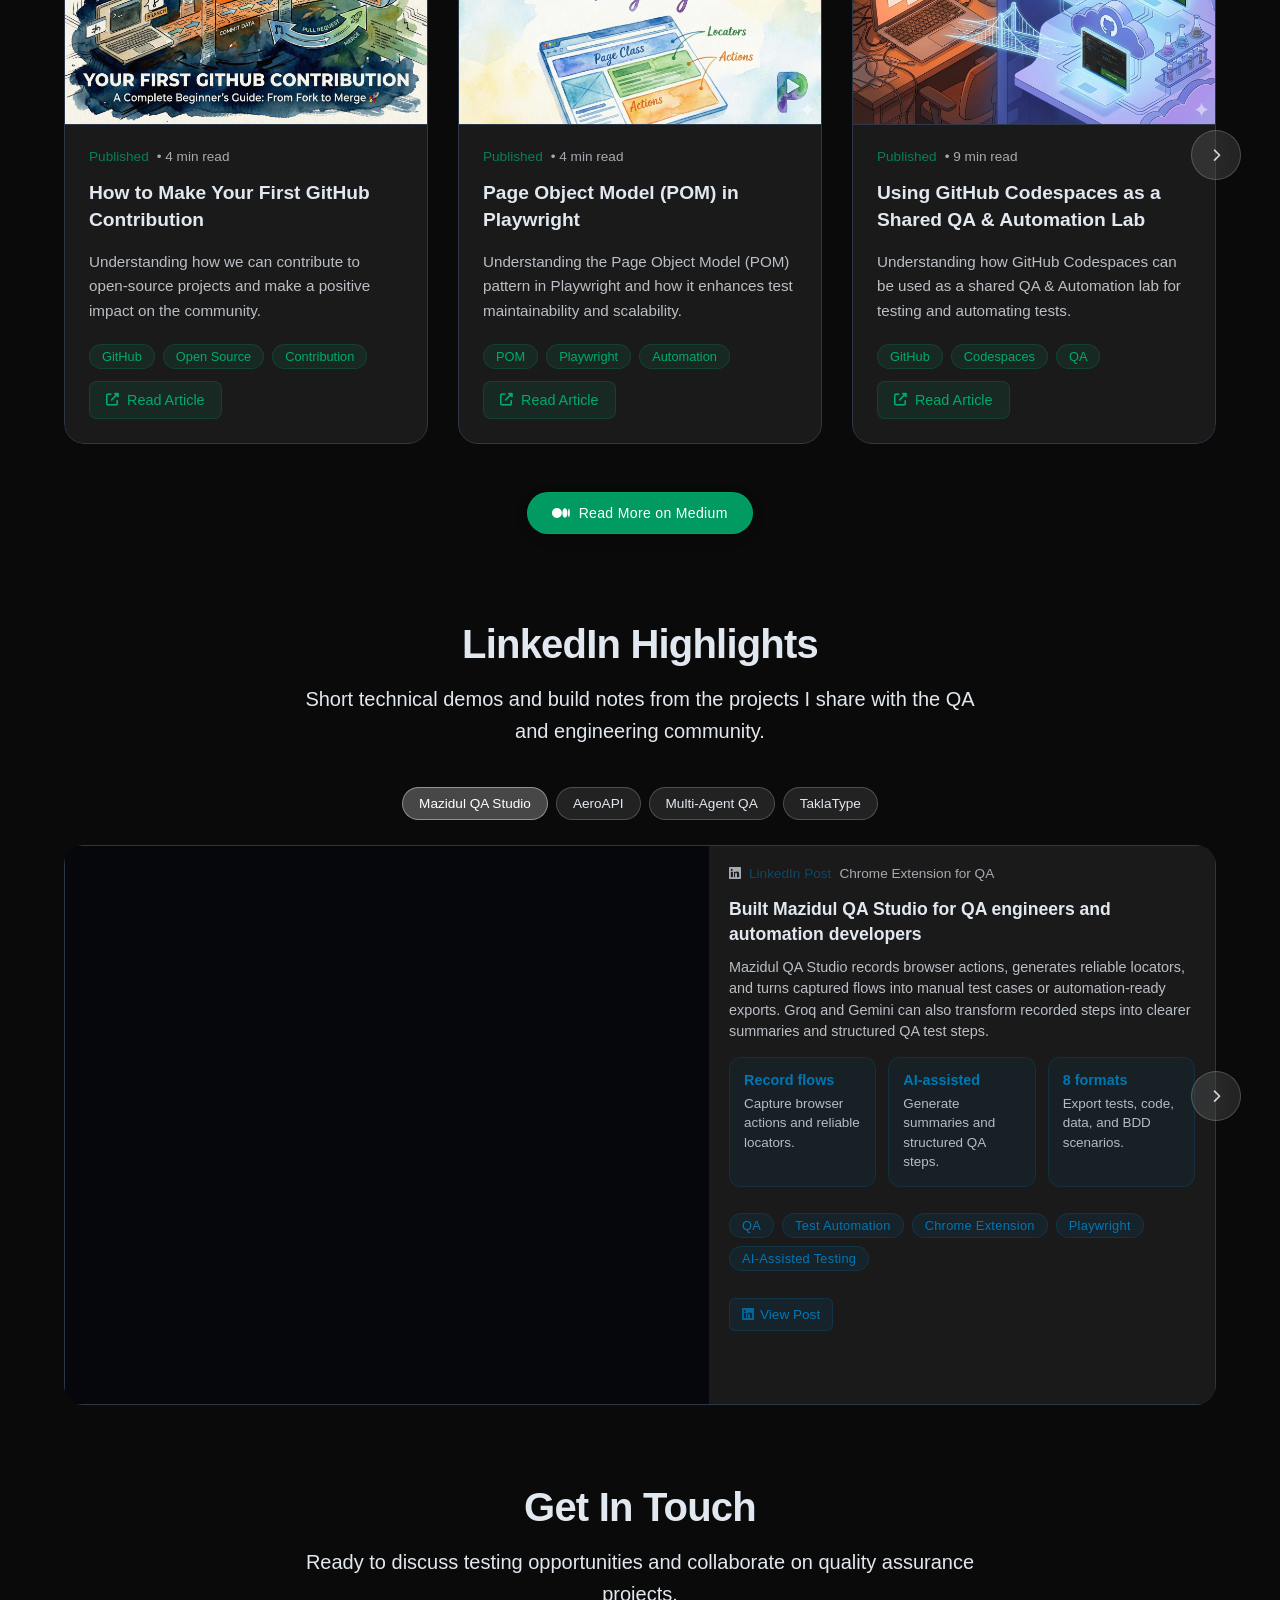
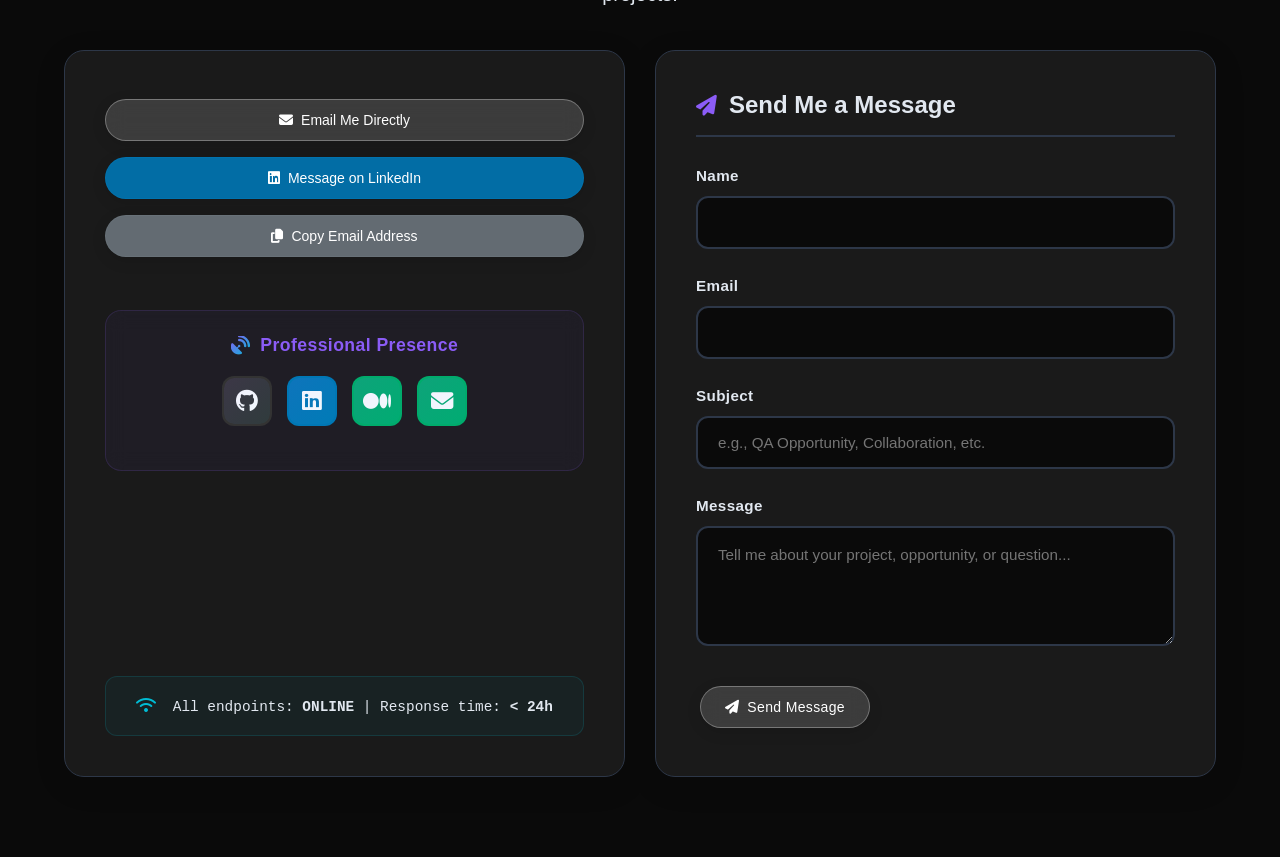
==== commit 60aef6fe: "Fix the "codeSpaces.png" for Medium section" ====
--- a/index.html
+++ b/index.html
@@ -1570,7 +1570,7 @@
           <div class="carousel-item">
             <article class="medium-article">
               <div class="medium-image">
-                <img src="media/Medium Banners/codespaces.png"
+                <img src="media/Medium Banners/codeSpaces.png"
                   alt="Using GitHub Codespaces as a Shared QA & Automation Lab" />
               </div>
               <div class="medium-content">
--- a/css/style.css
+++ b/css/style.css
@@ -669,16 +669,9 @@
 
 .hero {
   height: 100vh;
-  background: radial-gradient(circle at 20% 80%,
-      rgba(198, 154, 119, 0.3) 0%,
-      transparent 50%),
-    radial-gradient(circle at 80% 20%,
-      rgba(246, 182, 92, 0.2) 0%,
-      transparent 50%),
-    radial-gradient(circle at 40% 40%,
-      rgba(246, 143, 59, 0.1) 0%,
-      transparent 50%),
-    linear-gradient(135deg, #0f0f23 0%, #1a1a2e 50%, #16213e 100%);
+  background:
+    radial-gradient(circle at 50% 42%, rgba(139, 92, 246, 0.12), transparent 34%),
+    linear-gradient(145deg, #080b16 0%, #101429 48%, #0a1020 100%);
   position: relative;
   overflow: hidden;
   display: flex;
@@ -690,68 +683,95 @@
   max-width: 100vw;
 }
 
-/* Abstract geometric background elements */
+/* Subtle technical grid */
 .hero::before {
   content: "";
   position: absolute;
-  top: -30%;
-  right: -10%;
-  width: 60%;
-  height: 120%;
-  background: conic-gradient(from 180deg at 50% 50%,
-      rgba(246, 182, 92, 0.1) 0deg,
-      rgba(246, 143, 59, 0.05) 90deg,
-      transparent 180deg,
-      rgba(198, 154, 119, 0.08) 270deg,
-      rgba(246, 182, 92, 0.1) 360deg);
-  border-radius: 50%;
-  animation: float 20s ease-in-out infinite;
+  inset: -20%;
+  background-image:
+    linear-gradient(rgba(139, 92, 246, 0.055) 1px, transparent 1px),
+    linear-gradient(90deg, rgba(139, 92, 246, 0.055) 1px, transparent 1px);
+  background-size: 72px 72px;
+  mask-image: radial-gradient(circle at center, black 16%, transparent 68%);
+  -webkit-mask-image: radial-gradient(circle at center, black 16%, transparent 68%);
+  transform: perspective(600px) rotateX(58deg) translateY(16%);
+  transform-origin: center;
+  animation: heroGridDrift 16s linear infinite;
+  will-change: background-position;
   z-index: 1;
 }
 
+/* Slow aurora light */
 .hero::after {
   content: "";
   position: absolute;
-  bottom: -20%;
-  left: -10%;
-  width: 50%;
-  height: 100%;
-  background: linear-gradient(45deg,
-      rgba(139, 92, 246, 0.06) 0%,
-      transparent 30%,
-      rgba(59, 130, 246, 0.04) 60%,
-      transparent 100%);
+  width: 70vw;
+  height: 70vw;
+  top: 50%;
+  left: 50%;
+  background: conic-gradient(from 120deg,
+      transparent 0deg,
+      rgba(59, 130, 246, 0.08) 70deg,
+      rgba(139, 92, 246, 0.13) 135deg,
+      transparent 210deg,
+      rgba(34, 211, 238, 0.06) 285deg,
+      transparent 360deg);
+  filter: blur(70px);
   border-radius: 50%;
-  animation: float 25s ease-in-out infinite reverse;
+  opacity: 0.72;
+  animation: heroAurora 14s ease-in-out infinite alternate;
+  will-change: transform, opacity;
   z-index: 1;
 }
 
-@keyframes float {
-
-  0%,
+@keyframes heroGridDrift {
+  0% {
+    background-position: 0 0;
+  }
+
   100% {
-    transform: translateY(0px) rotate(0deg);
-  }
-
-  33% {
-    transform: translateY(-30px) rotate(120deg);
-  }
-
-  66% {
-    transform: translateY(20px) rotate(240deg);
-  }
-}
-
-/* Additional floating elements */
+    background-position: 72px 36px;
+  }
+}
+
+@keyframes heroAurora {
+  from {
+    opacity: 0.55;
+    transform: translate(-52%, -48%) rotate(-8deg) scale(0.92);
+  }
+
+  to {
+    opacity: 0.82;
+    transform: translate(-48%, -52%) rotate(12deg) scale(1.06);
+  }
+}
+
+/* Quiet orbital lines */
 .hero-bg-element {
   position: absolute;
-  background: radial-gradient(circle,
-      rgba(139, 92, 246, 0.08) 0%,
-      rgba(59, 130, 246, 0.04) 50%,
-      transparent 70%);
+  top: 50%;
+  left: 50%;
+  width: min(72vw, 820px);
+  aspect-ratio: 1;
+  border: 1px solid rgba(139, 92, 246, 0.12);
   border-radius: 50%;
-  animation: floatRandom 15s ease-in-out infinite;
+  transform: translate(-50%, -50%);
+  animation: heroOrbit 24s linear infinite;
+  will-change: transform;
   z-index: 1;
+}
+
+.hero-bg-element::after {
+  content: "";
+  position: absolute;
+  top: -3px;
+  left: 50%;
+  width: 6px;
+  height: 6px;
+  border-radius: 50%;
+  background: rgba(167, 139, 250, 0.72);
+  box-shadow: 0 0 14px rgba(139, 92, 246, 0.5);
+  animation: heroOrbitMarker 2.8s ease-in-out infinite;
 }
 
 /* Add subtle grain texture overlay */
@@ -776,50 +796,83 @@
 }
 
 .hero-bg-element:nth-child(1) {
-  top: 20%;
-  left: 10%;
-  width: 100px;
-  height: 100px;
-  animation-delay: -2s;
+  width: min(74vw, 840px);
+  height: min(58vw, 660px);
+  animation-duration: 24s;
 }
 
 .hero-bg-element:nth-child(2) {
-  top: 60%;
-  right: 15%;
-  width: 150px;
-  height: 150px;
-  animation-delay: -8s;
+  width: min(56vw, 640px);
+  height: min(68vw, 760px);
+  border-color: rgba(59, 130, 246, 0.1);
+  animation-duration: 19s;
+  animation-direction: reverse;
+}
+
+.hero-bg-element:nth-child(2)::after {
+  left: 24%;
+  background: rgba(96, 165, 250, 0.72);
+  box-shadow: 0 0 14px rgba(59, 130, 246, 0.5);
+  animation-delay: -0.9s;
 }
 
 .hero-bg-element:nth-child(3) {
-  bottom: 20%;
-  left: 20%;
-  width: 80px;
-  height: 80px;
-  animation-delay: -5s;
-}
-
-@keyframes floatRandom {
-
+  width: min(40vw, 460px);
+  height: min(32vw, 360px);
+  border-style: dashed;
+  border-color: rgba(34, 211, 238, 0.1);
+  animation-duration: 15s;
+}
+
+.hero-bg-element:nth-child(3)::after {
+  left: 72%;
+  background: rgba(103, 232, 249, 0.7);
+  box-shadow: 0 0 14px rgba(34, 211, 238, 0.45);
+  animation-delay: -1.7s;
+}
+
+@keyframes heroOrbit {
+  to {
+    transform: translate(-50%, -50%) rotate(360deg);
+  }
+}
+
+@keyframes heroOrbitMarker {
   0%,
   100% {
-    transform: translate(0, 0) scale(1);
-    opacity: 0.3;
-  }
-
-  25% {
-    transform: translate(20px, -30px) scale(1.1);
-    opacity: 0.5;
+    opacity: 0.45;
+    transform: scale(0.8);
   }
 
   50% {
-    transform: translate(-15px, 20px) scale(0.9);
-    opacity: 0.4;
-  }
-
-  75% {
-    transform: translate(25px, 10px) scale(1.05);
-    opacity: 0.6;
+    opacity: 1;
+    transform: scale(1.25);
+  }
+}
+
+@media (prefers-reduced-motion: reduce) {
+  .hero::before {
+    animation-duration: 28s;
+  }
+
+  .hero::after {
+    animation-duration: 24s;
+  }
+
+  .hero-bg-element:nth-child(1) {
+    animation-duration: 38s;
+  }
+
+  .hero-bg-element:nth-child(2) {
+    animation-duration: 32s;
+  }
+
+  .hero-bg-element:nth-child(3) {
+    animation-duration: 26s;
+  }
+
+  .hero-bg-element::after {
+    animation-duration: 4.5s;
   }
 }
 
@@ -1976,15 +2029,77 @@
 
 .skill-category-card {
   align-items: stretch;
-  gap: 18px;
+  gap: 16px;
   min-height: 100%;
-  text-align: left;
+  text-align: center;
+  background:
+    radial-gradient(circle at top right, rgba(139, 92, 246, 0.12), transparent 38%),
+    var(--card);
+}
+
+.skill-category-card::before {
+  content: "";
+  position: absolute;
+  inset: 0;
+  background: linear-gradient(115deg, transparent 25%, rgba(139, 92, 246, 0.1) 50%, transparent 75%);
+  transform: translateX(-120%);
+  pointer-events: none;
+}
+
+#skills.skills-motion-enabled .skill-category-card {
+  opacity: 0;
+  transform: translateY(24px) scale(0.98);
+}
+
+#skills.skills-motion-enabled.skills-animate .skill-category-card {
+  animation: skillCardReveal 0.65s cubic-bezier(0.22, 1, 0.36, 1) forwards;
+  animation-delay: var(--card-delay, 0s);
+}
+
+#skills.skills-motion-enabled .skill-pill {
+  opacity: 0;
+  filter: blur(3px);
+  transform: translateY(12px) scale(0.94);
+}
+
+#skills.skills-motion-enabled.skills-animate .skill-pill {
+  animation: skillPillReveal 0.5s cubic-bezier(0.22, 1, 0.36, 1) forwards;
+  animation-delay: var(--pill-delay, 0s);
+}
+
+#skills.skills-animate .skill-category-card::before {
+  animation: skillCardSweep 0.8s ease-out forwards;
+  animation-delay: var(--sweep-delay, 0s);
+}
+
+#skills.skills-animation-complete .skill-category-card,
+#skills.skills-animation-complete .skill-pill {
+  opacity: 1;
+  filter: none;
+  animation: none;
+  transform: none;
+}
+
+#skills.skills-animation-complete .skill-category-card::before {
+  animation: none;
+  transform: translateX(120%);
+}
+
+#skills.skills-animation-complete .skill-category-card:hover {
+  transform: translateY(-4px);
+}
+
+#skills.skills-animation-complete .skill-pill:hover {
+  transform: translateY(-2px);
 }
 
 .skill-category-header {
   display: flex;
   align-items: center;
+  justify-content: center;
   gap: 12px;
+  padding-bottom: 14px;
+  border-bottom: 1px solid rgba(139, 92, 246, 0.16);
 }
 
 .skill-category-header i {
@@ -1997,10 +2112,12 @@
 }
 
 .skill-list {
-  display: grid;
-  grid-template-columns: repeat(2, minmax(0, 1fr));
+  display: flex;
+  flex-wrap: wrap;
+  justify-content: center;
   gap: 10px;
-  align-content: start;
+  align-content: center;
+  align-items: center;
   flex: 1;
 }
 
@@ -2008,10 +2125,9 @@
   display: inline-flex;
   align-items: center;
   gap: 7px;
-  width: 100%;
   min-height: 32px;
-  padding: 7px 11px;
-  border-radius: 10px;
+  padding: 8px 12px;
+  border-radius: 999px;
   background: rgba(139, 92, 246, 0.08);
   border: 1px solid rgba(139, 92, 246, 0.18);
   color: var(--text);
@@ -2021,10 +2137,6 @@
   transition: all 0.3s ease;
 }
 
-.skill-pill:last-child:nth-child(odd) {
-  grid-column: 1 / -1;
-}
-
 .skill-pill i {
   width: 1em;
   flex: 0 0 auto;
@@ -2040,7 +2152,56 @@
 .skill-pill:hover {
   color: var(--accent);
   background: rgba(139, 92, 246, 0.14);
-  transform: translateY(-1px);
+  border-color: rgba(139, 92, 246, 0.48);
+  box-shadow: 0 6px 16px rgba(139, 92, 246, 0.12);
+  transform: translateY(-2px);
+}
+
+@keyframes skillCardReveal {
+  to {
+    opacity: 1;
+    transform: translateY(0) scale(1);
+  }
+}
+
+@keyframes skillPillReveal {
+  0% {
+    opacity: 0;
+    filter: blur(3px);
+    transform: translateY(12px) scale(0.94);
+  }
+
+  70% {
+    opacity: 1;
+    filter: blur(0);
+    transform: translateY(-2px) scale(1.02);
+  }
+
+  100% {
+    opacity: 1;
+    filter: blur(0);
+    transform: translateY(0) scale(1);
+  }
+}
+
+@keyframes skillCardSweep {
+  to {
+    transform: translateX(120%);
+  }
+}
+
+@media (prefers-reduced-motion: reduce) {
+  #skills.skills-motion-enabled.skills-animate .skill-category-card {
+    animation-duration: 0.8s;
+  }
+
+  #skills.skills-motion-enabled.skills-animate .skill-pill {
+    animation-duration: 0.65s;
+  }
+
+  #skills.skills-animate .skill-category-card::before {
+    animation-duration: 1.1s;
+  }
 }
 
 .skill-level {
@@ -3517,14 +3678,6 @@
 }
 
 @media (max-width: 480px) {
-  .skill-list {
-    grid-template-columns: 1fr;
-  }
-
-  .skill-pill:last-child:nth-child(odd) {
-    grid-column: auto;
-  }
-
   .hero {
     padding: 40px 16px 30px;
     min-height: 100vh;
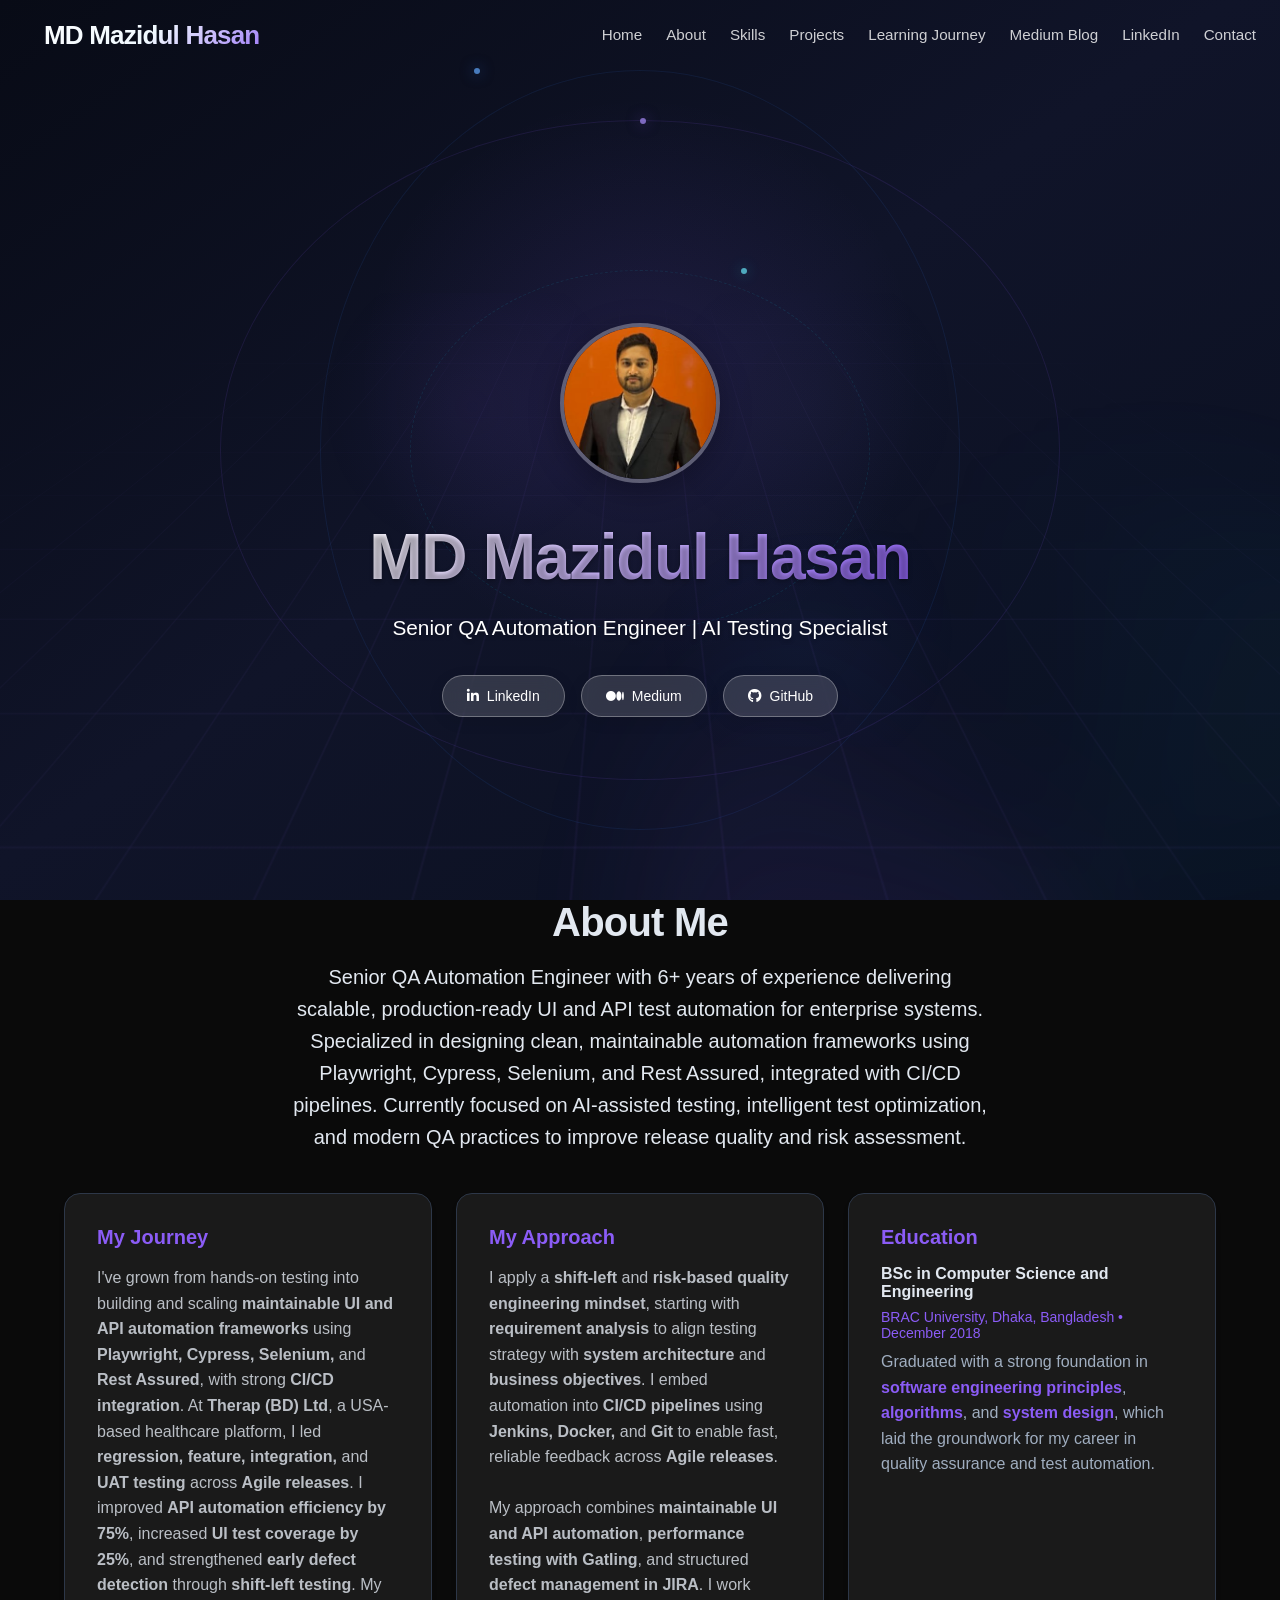
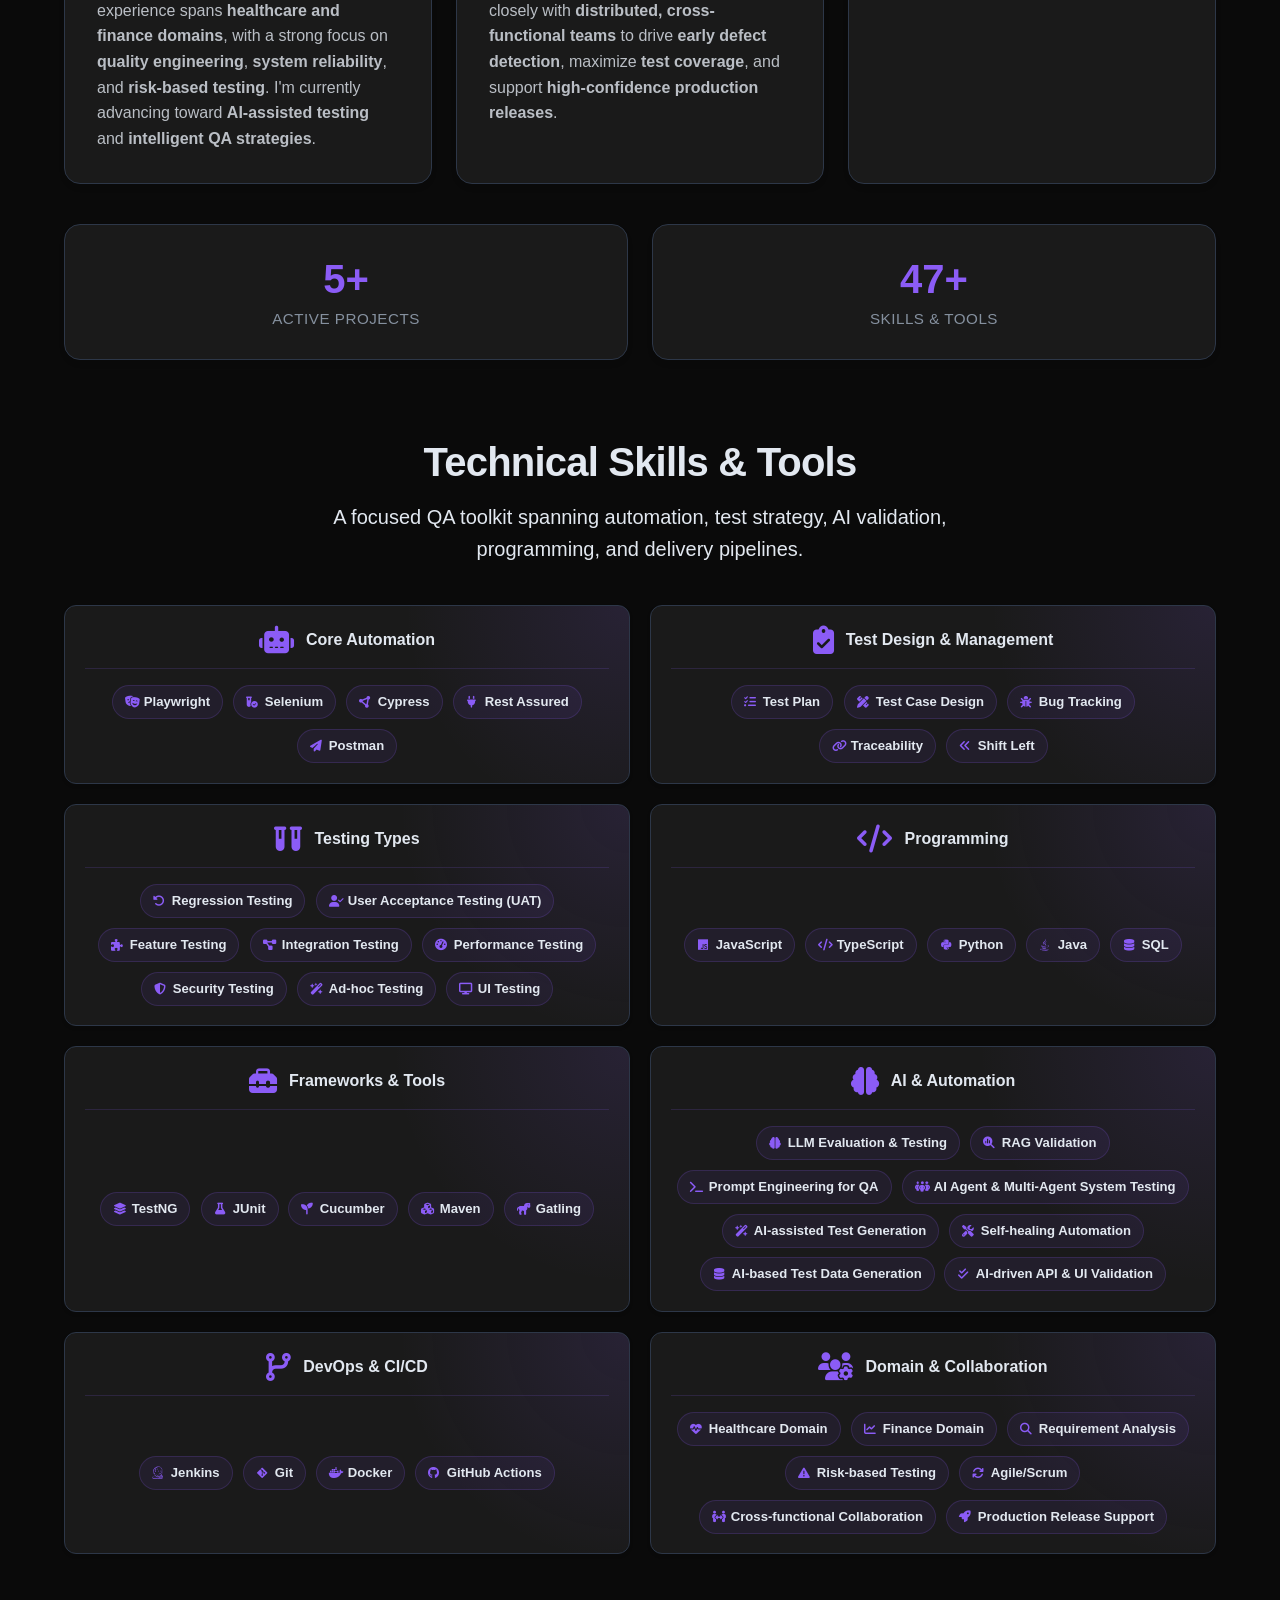
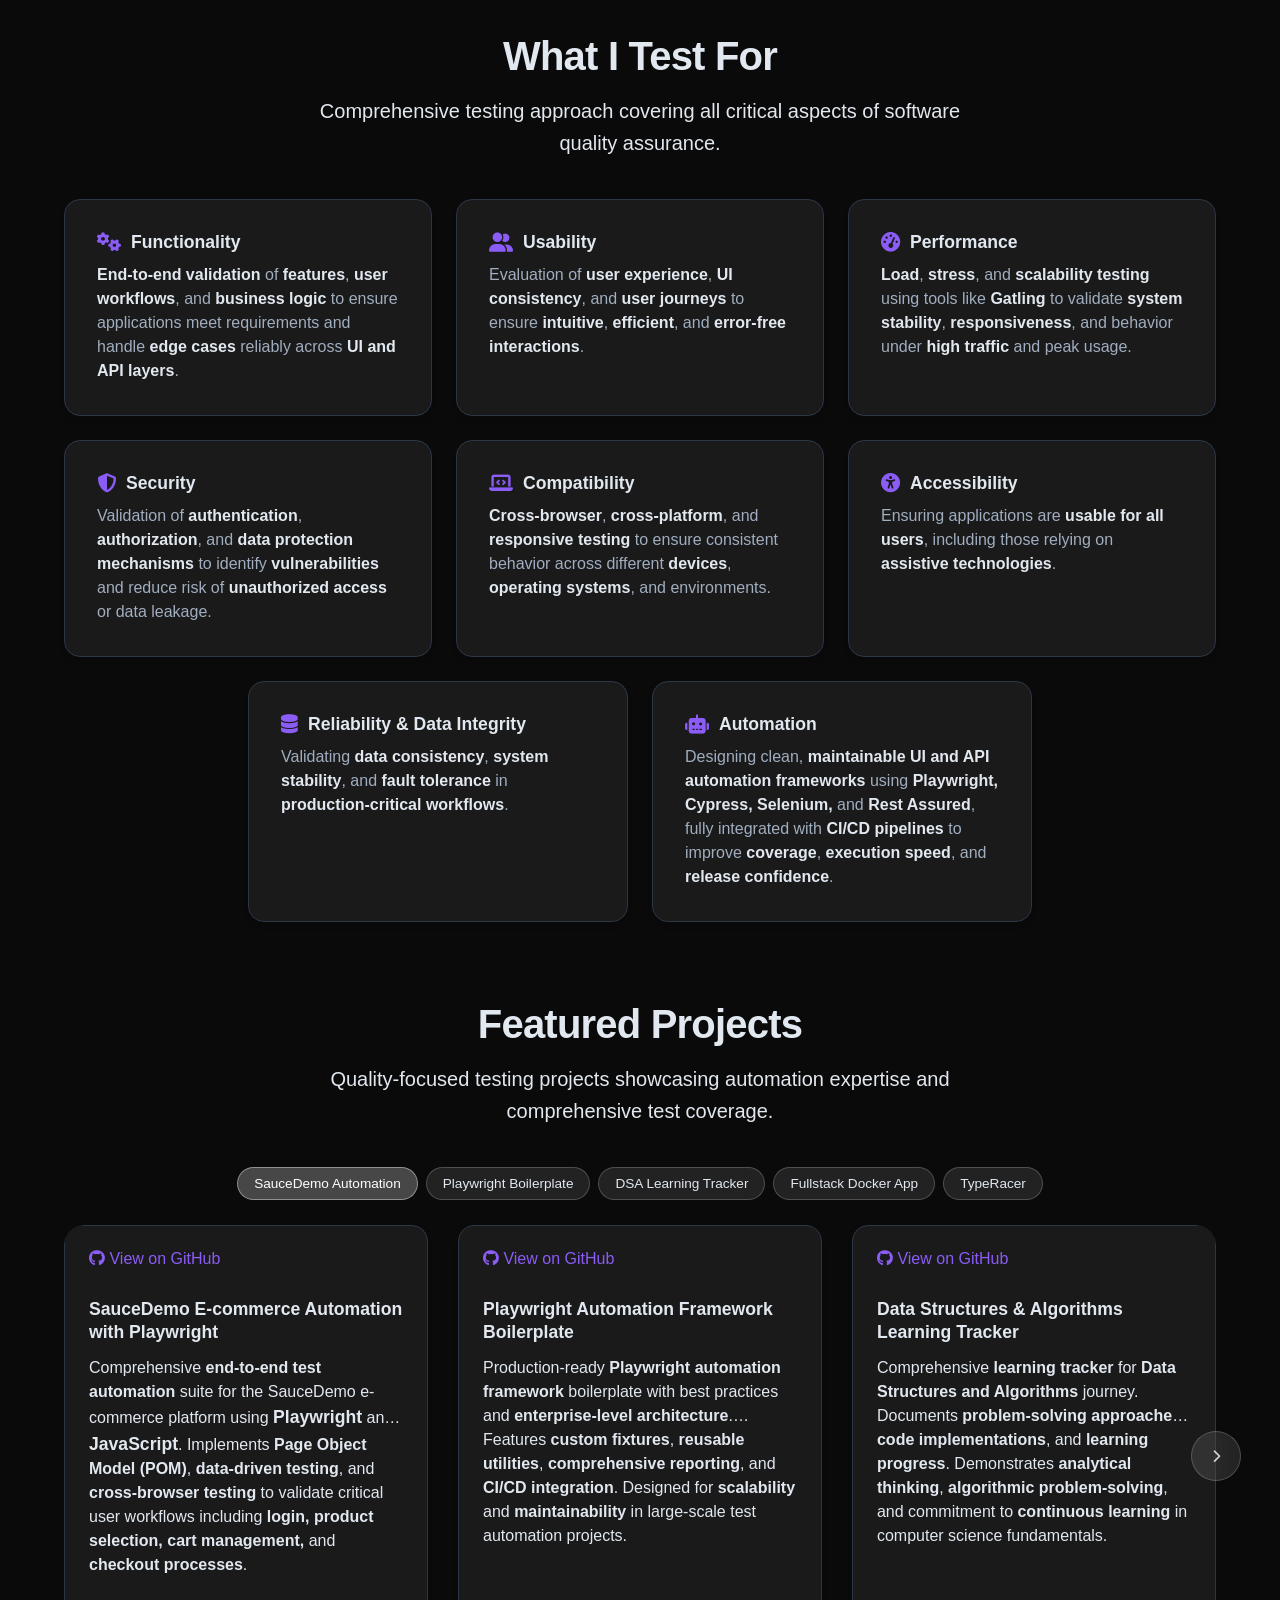
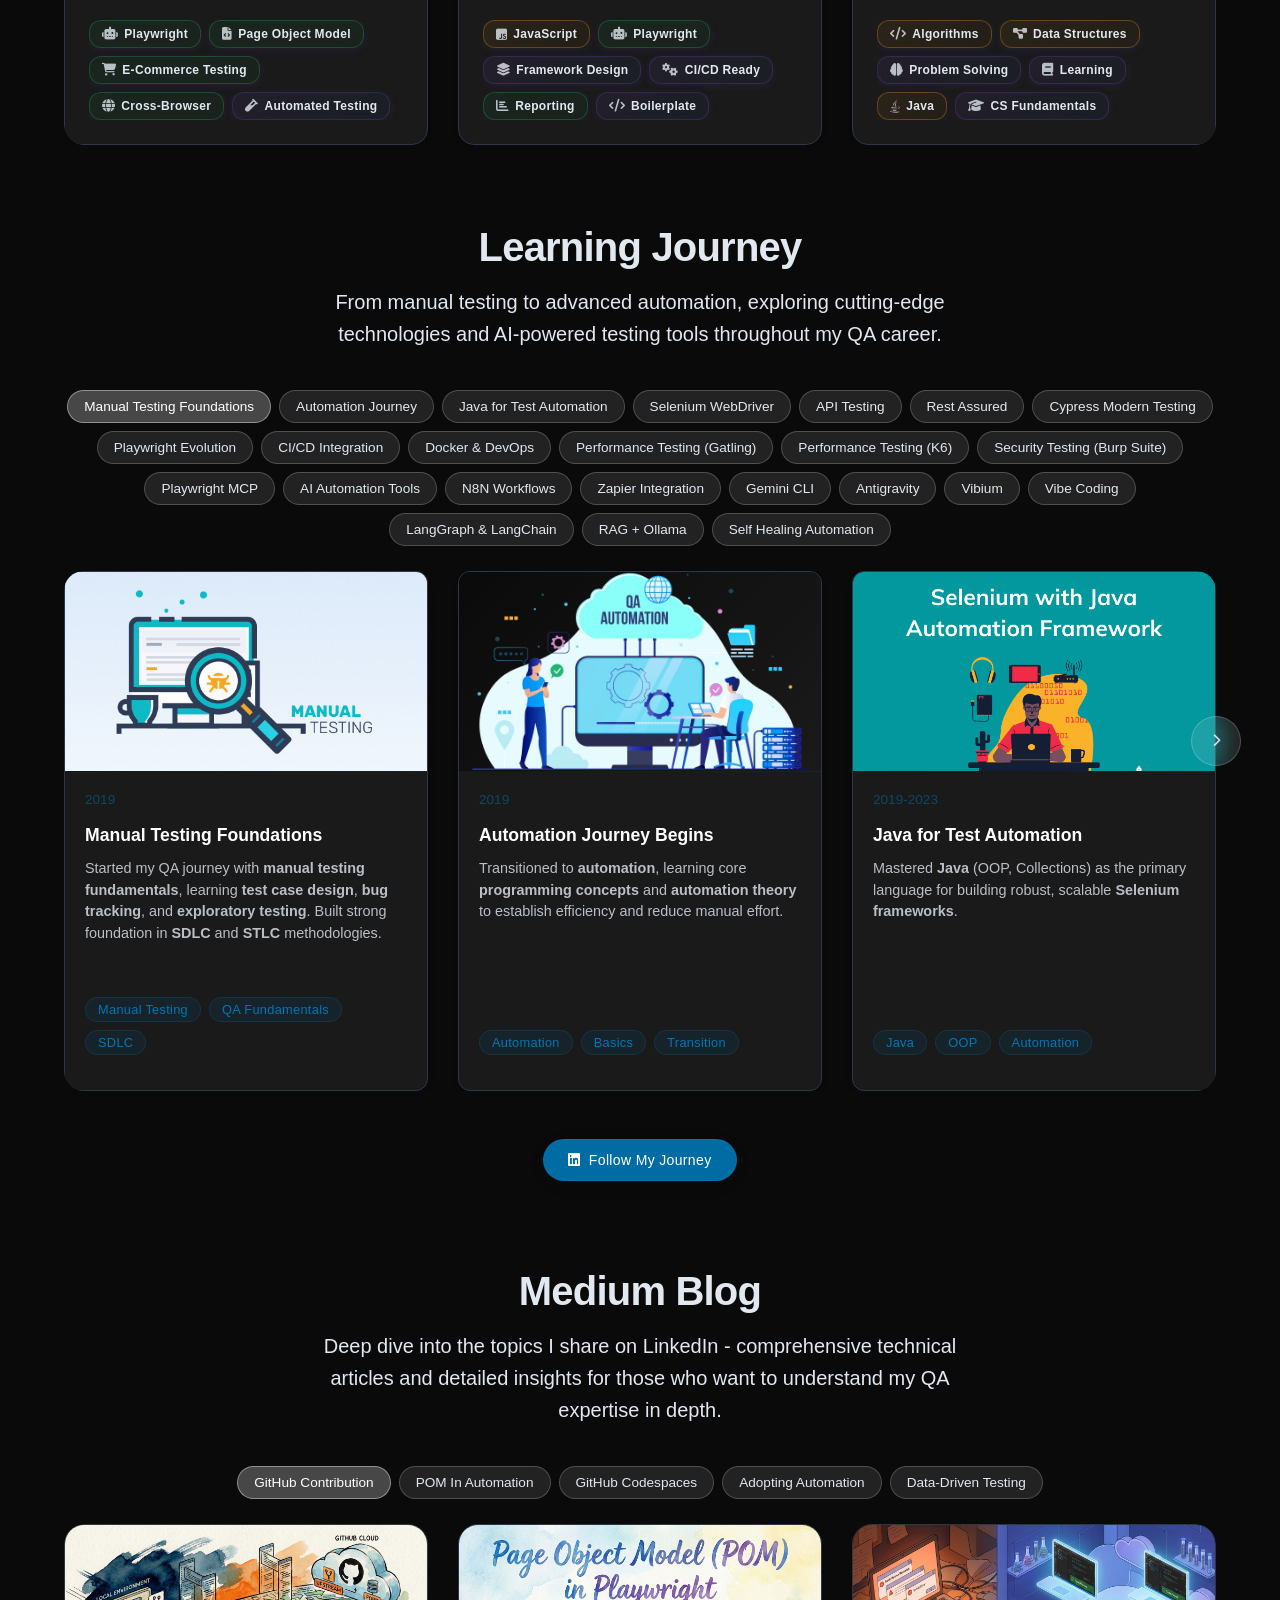
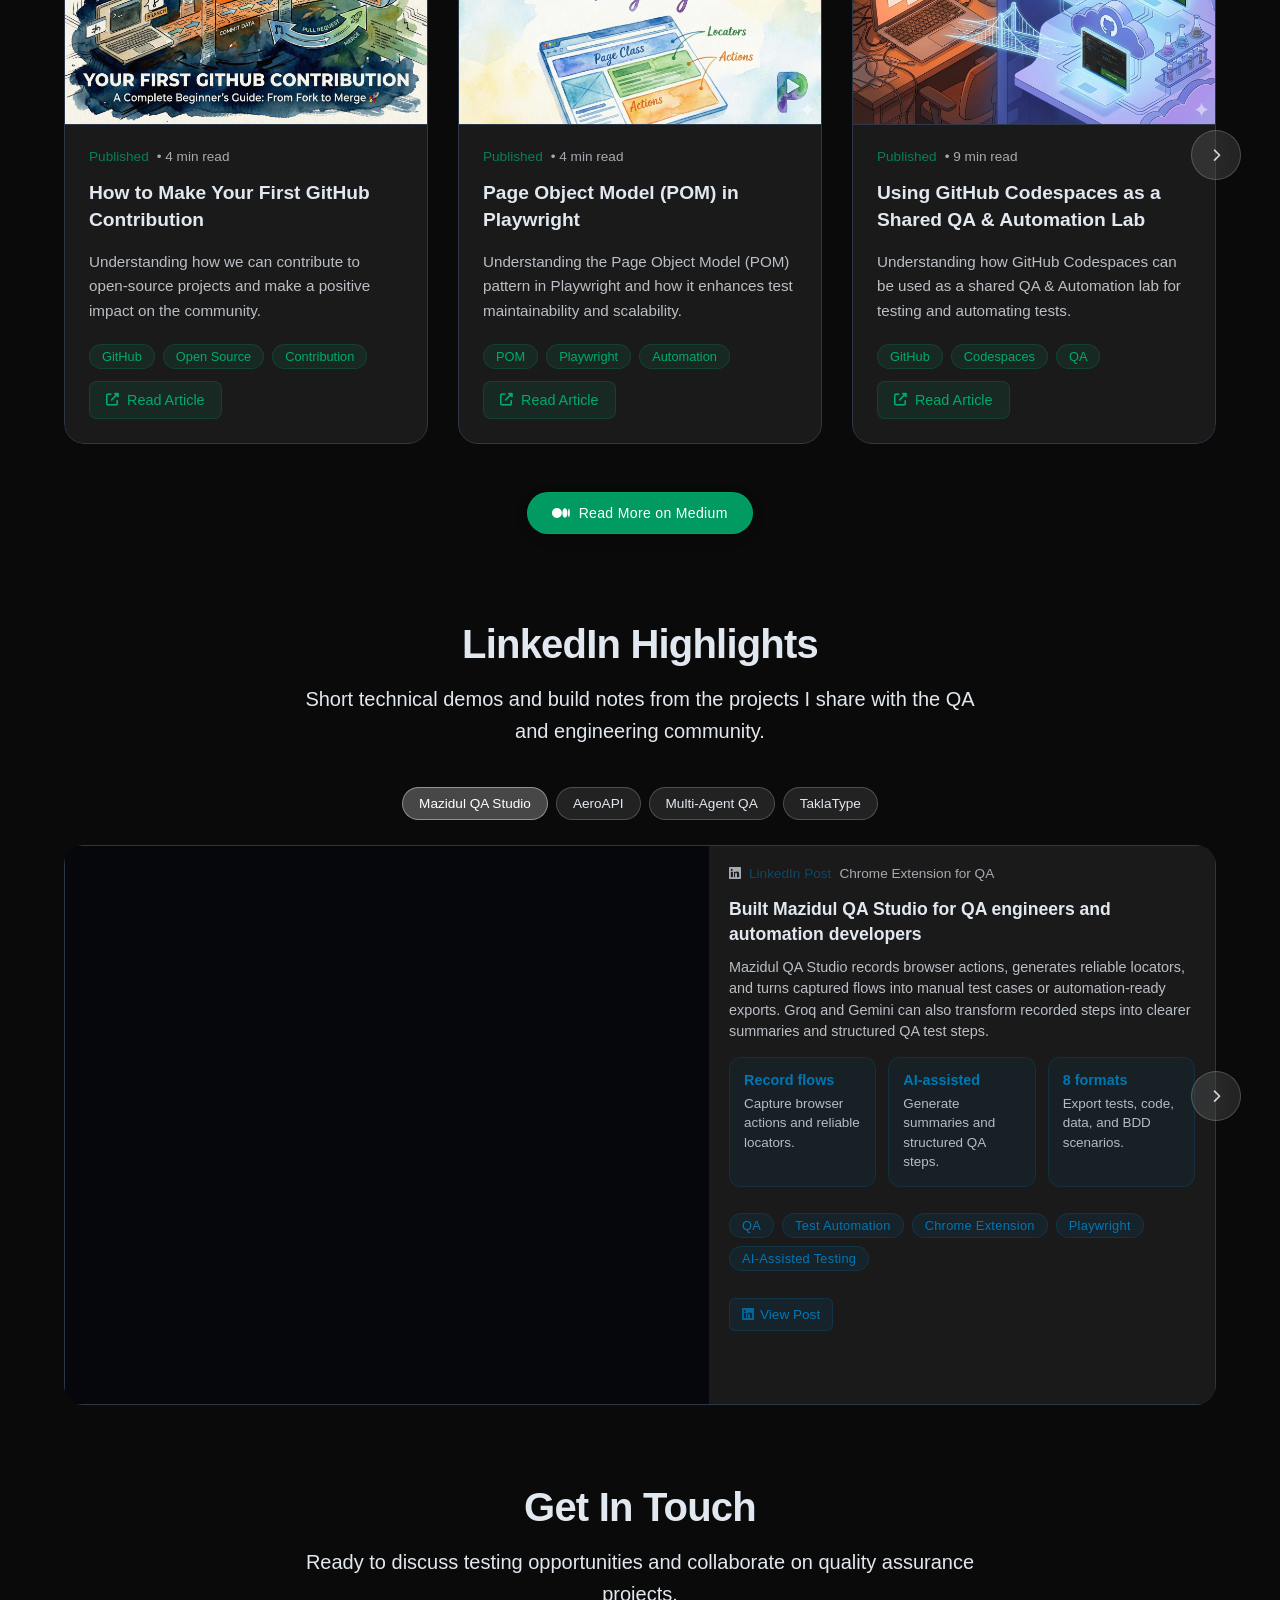
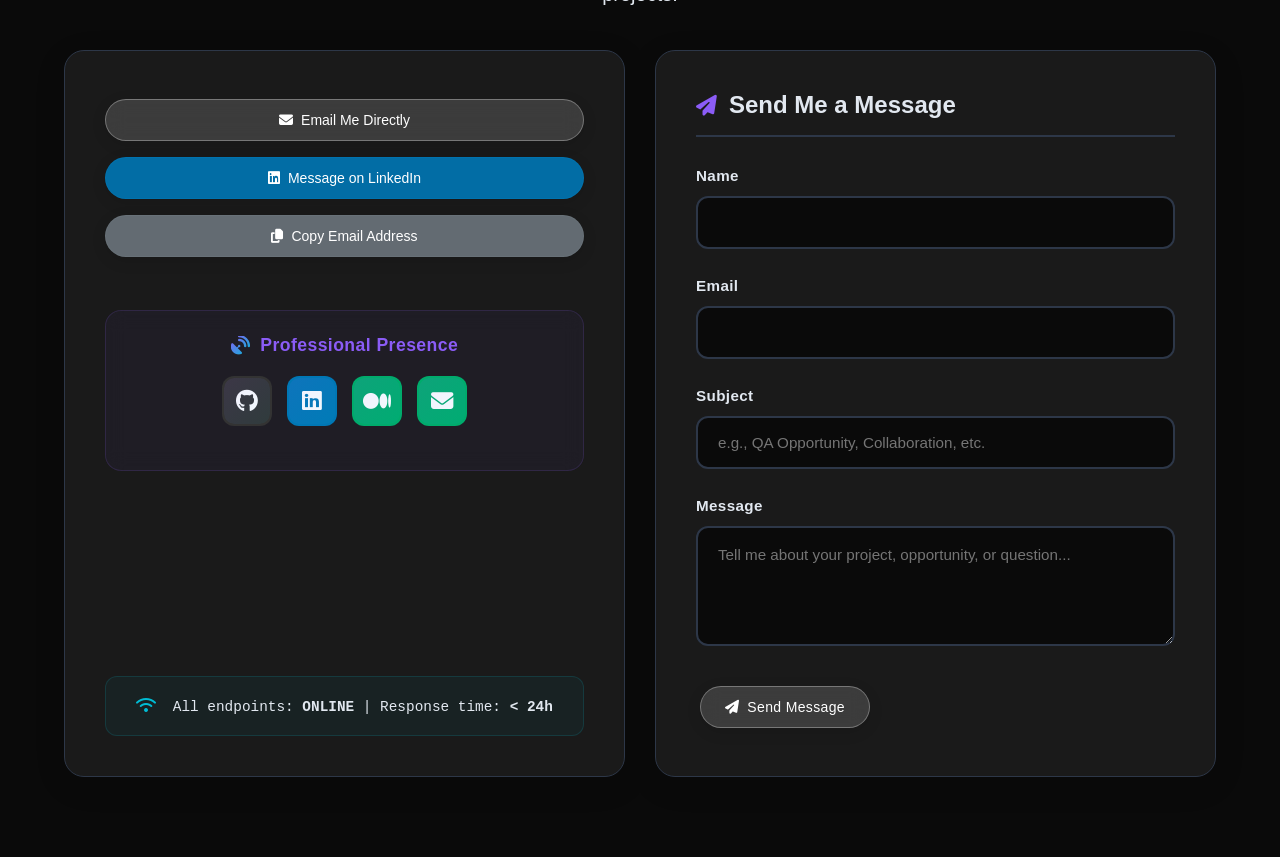
==== commit 9695a717: "Made the style.css dynamic" ====
--- a/index.html
+++ b/index.html
@@ -52,7 +52,18 @@
       }
     </script>
   <link rel="stylesheet" href="https://cdnjs.cloudflare.com/ajax/libs/font-awesome/6.5.0/css/all.min.css" />
-  <link rel="stylesheet" href="css/style.css">
+  <!-- CSS order is intentional: later files contain section and responsive overrides. -->
+  <link rel="stylesheet" href="css/sections/00-foundation.css">
+  <link rel="stylesheet" href="css/sections/09-linkedin.css">
+  <link rel="stylesheet" href="css/sections/01-navigation.css">
+  <link rel="stylesheet" href="css/sections/02-hero.css">
+  <link rel="stylesheet" href="css/sections/03-about.css">
+  <link rel="stylesheet" href="css/sections/04-skills.css">
+  <link rel="stylesheet" href="css/sections/05-test-approach.css">
+  <link rel="stylesheet" href="css/sections/08-medium.css">
+  <link rel="stylesheet" href="css/sections/09-contact.css">
+  <link rel="stylesheet" href="css/sections/06-07-carousels.css">
+  <link rel="stylesheet" href="css/sections/10-responsive.css">
 </head>
 
 <body>
@@ -117,10 +128,10 @@
 
       <div class="hero-content">
         <img src="media/profile.jpg" alt="MD Mazidul Hasan - Senior QA Automation Engineer" class="profile-pic"
-          loading="lazy" />
+          loading="eager" fetchpriority="high" decoding="async" />
         <h1 id="hero-name">MD Mazidul Hasan</h1>
         <p class="subtitle">
-          Test Automation | Framework Development | Continuous Integration
+          Senior QA Automation Engineer | AI Testing Specialist
         </p>
 
         <div class="hero-buttons">
@@ -861,7 +872,7 @@
           <div class="carousel-item">
             <div class="linkedin-post">
               <div class="post-preview">
-                <img src="media/Learning/manualTesting.jpg" alt="Manual Testing Foundations" />
+                <img src="media/Learning/manualTesting.jpg" alt="Manual Testing Foundations" loading="lazy" decoding="async" />
               </div>
               <div class="post-content">
                 <div class="post-meta-top">
@@ -890,7 +901,7 @@
           <div class="carousel-item">
             <div class="linkedin-post">
               <div class="post-preview">
-                <img src="media/Learning/qa-automation.jpeg" alt="Automation Journey" />
+                <img src="media/Learning/qa-automation.jpeg" alt="Automation Journey" loading="lazy" decoding="async" />
               </div>
               <div class="post-content">
                 <div class="post-meta-top">
@@ -916,7 +927,7 @@
           <div class="carousel-item">
             <div class="linkedin-post">
               <div class="post-preview">
-                <img src="media/Learning/java-automation.png" alt="Java Mastery" />
+                <img src="media/Learning/java-automation.png" alt="Java Mastery" loading="lazy" decoding="async" />
               </div>
               <div class="post-content">
                 <div class="post-meta-top">
@@ -941,7 +952,7 @@
           <div class="carousel-item">
             <div class="linkedin-post">
               <div class="post-preview">
-                <img src="media/Learning/selenium-webdriver.png" alt="Selenium WebDriver" />
+                <img src="media/Learning/selenium-webdriver.png" alt="Selenium WebDriver" loading="lazy" decoding="async" />
               </div>
               <div class="post-content">
                 <div class="post-meta-top">
@@ -966,7 +977,7 @@
           <div class="carousel-item">
             <div class="linkedin-post">
               <div class="post-preview">
-                <img src="media/Learning/postman.jpeg" alt="API Testing" />
+                <img src="media/Learning/postman.jpeg" alt="API Testing" loading="lazy" decoding="async" />
               </div>
               <div class="post-content">
                 <div class="post-meta-top">
@@ -993,7 +1004,7 @@
           <div class="carousel-item">
             <div class="linkedin-post">
               <div class="post-preview">
-                <img src="media/Learning/restAssured.png" alt="Rest Assured" />
+                <img src="media/Learning/restAssured.png" alt="Rest Assured" loading="lazy" decoding="async" />
               </div>
               <div class="post-content">
                 <div class="post-meta-top">
@@ -1018,7 +1029,7 @@
           <div class="carousel-item">
             <div class="linkedin-post">
               <div class="post-preview">
-                <img src="media/Learning/cypress.jpg" alt="Cypress" />
+                <img src="media/Learning/cypress.jpg" alt="Cypress" loading="lazy" decoding="async" />
               </div>
               <div class="post-content">
                 <div class="post-meta-top">
@@ -1042,7 +1053,7 @@
           <div class="carousel-item">
             <div class="linkedin-post">
               <div class="post-preview">
-                <img src="media/Learning/playwright.png" alt="Playwright" />
+                <img src="media/Learning/playwright.png" alt="Playwright" loading="lazy" decoding="async" />
               </div>
               <div class="post-content">
                 <div class="post-meta-top">
@@ -1067,7 +1078,7 @@
           <div class="carousel-item">
             <div class="linkedin-post">
               <div class="post-preview">
-                <img src="media/Learning/cicd.png" alt="CI/CD" />
+                <img src="media/Learning/cicd.png" alt="CI/CD" loading="lazy" decoding="async" />
               </div>
               <div class="post-content">
                 <div class="post-meta-top">
@@ -1092,7 +1103,7 @@
           <div class="carousel-item">
             <div class="linkedin-post">
               <div class="post-preview">
-                <img src="media/Learning/DockerLogo.png" alt="Docker and DevOps" />
+                <img src="media/Learning/DockerLogo.png" alt="Docker and DevOps" loading="lazy" decoding="async" />
               </div>
               <div class="post-content">
                 <div class="post-meta-top">
@@ -1117,7 +1128,7 @@
           <div class="carousel-item">
             <div class="linkedin-post">
               <div class="post-preview">
-                <img src="media/Learning/gatling.png" alt="Performance Testing Gatling" />
+                <img src="media/Learning/gatling.png" alt="Performance Testing Gatling" loading="lazy" decoding="async" />
               </div>
               <div class="post-content">
                 <div class="post-meta-top">
@@ -1142,7 +1153,7 @@
           <div class="carousel-item">
             <div class="linkedin-post">
               <div class="post-preview">
-                <img src="media/Learning/k6.jpg" alt="Performance Testing K6" />
+                <img src="media/Learning/k6.jpg" alt="Performance Testing K6" loading="lazy" decoding="async" />
               </div>
               <div class="post-content">
                 <div class="post-meta-top">
@@ -1167,7 +1178,7 @@
           <div class="carousel-item">
             <div class="linkedin-post">
               <div class="post-preview">
-                <img src="media/Learning/burpSuite.png" alt="Security Testing Burp" />
+                <img src="media/Learning/burpSuite.png" alt="Security Testing Burp" loading="lazy" decoding="async" />
               </div>
               <div class="post-content">
                 <div class="post-meta-top">
@@ -1192,7 +1203,7 @@
           <div class="carousel-item">
             <div class="linkedin-post">
               <div class="post-preview">
-                <img src="media/Learning/MPC.jpg" alt="Playwright MCP" />
+                <img src="media/Learning/MPC.jpg" alt="Playwright MCP" loading="lazy" decoding="async" />
               </div>
               <div class="post-content">
                 <div class="post-meta-top">
@@ -1217,7 +1228,7 @@
           <div class="carousel-item">
             <div class="linkedin-post">
               <div class="post-preview">
-                <img src="media/Learning/aiTools.jpg" alt="AI Automation Tools" />
+                <img src="media/Learning/aiTools.jpg" alt="AI Automation Tools" loading="lazy" decoding="async" />
               </div>
               <div class="post-content">
                 <div class="post-meta-top">
@@ -1243,7 +1254,7 @@
           <div class="carousel-item">
             <div class="linkedin-post">
               <div class="post-preview">
-                <img src="media/Learning/n8n.png" alt="N8N" />
+                <img src="media/Learning/n8n.png" alt="N8N" loading="lazy" decoding="async" />
               </div>
               <div class="post-content">
                 <div class="post-meta-top">
@@ -1268,7 +1279,7 @@
           <div class="carousel-item">
             <div class="linkedin-post">
               <div class="post-preview">
-                <img src="media/Learning/zapier.png" alt="Zapier" />
+                <img src="media/Learning/zapier.png" alt="Zapier" loading="lazy" decoding="async" />
               </div>
               <div class="post-content">
                 <div class="post-meta-top">
@@ -1293,7 +1304,7 @@
           <div class="carousel-item">
             <div class="linkedin-post">
               <div class="post-preview">
-                <img src="media/Learning/gemini_cli.jpg" alt="Gemini CLI" />
+                <img src="media/Learning/gemini_cli.jpg" alt="Gemini CLI" loading="lazy" decoding="async" />
               </div>
               <div class="post-content">
                 <div class="post-meta-top">
@@ -1317,7 +1328,7 @@
           <div class="carousel-item">
             <div class="linkedin-post">
               <div class="post-preview">
-                <img src="media/Learning/antigravity.jpg" alt="Antigravity" />
+                <img src="media/Learning/antigravity.jpg" alt="Antigravity" loading="lazy" decoding="async" />
               </div>
               <div class="post-content">
                 <div class="post-meta-top">
@@ -1342,7 +1353,7 @@
           <div class="carousel-item">
             <div class="linkedin-post">
               <div class="post-preview">
-                <img src="media/Learning/vibium.jpg" alt="Vibium" />
+                <img src="media/Learning/vibium.jpg" alt="Vibium" loading="lazy" decoding="async" />
               </div>
               <div class="post-content">
                 <div class="post-meta-top">
@@ -1367,7 +1378,7 @@
           <div class="carousel-item">
             <div class="linkedin-post">
               <div class="post-preview">
-                <img src="media/Learning/vibeCoding.jpg" alt="Vibe Coding" />
+                <img src="media/Learning/vibeCoding.jpg" alt="Vibe Coding" loading="lazy" decoding="async" />
               </div>
               <div class="post-content">
                 <div class="post-meta-top">
@@ -1392,7 +1403,7 @@
           <div class="carousel-item">
             <div class="linkedin-post">
               <div class="post-preview">
-                <img src="media/Learning/LangGraph_LangChain.png" alt="LangGraph & LangChain" />
+                <img src="media/Learning/LangGraph_LangChain.png" alt="LangGraph & LangChain" loading="lazy" decoding="async" />
               </div>
               <div class="post-content">
                 <div class="post-meta-top">
@@ -1417,7 +1428,7 @@
           <div class="carousel-item">
             <div class="linkedin-post">
               <div class="post-preview">
-                <img src="media/Learning/ollama_python.png" alt="RAG + Ollama" />
+                <img src="media/Learning/ollama_python.png" alt="RAG + Ollama" loading="lazy" decoding="async" />
               </div>
               <div class="post-content">
                 <div class="post-meta-top">
@@ -1443,7 +1454,7 @@
           <div class="carousel-item">
             <div class="linkedin-post">
               <div class="post-preview">
-                <img src="media/Learning/self-healing.png" alt="Self Healing Automation" />
+                <img src="media/Learning/self-healing.png" alt="Self Healing Automation" loading="lazy" decoding="async" />
               </div>
               <div class="post-content">
                 <div class="post-meta-top">
@@ -1508,7 +1519,7 @@
           <div class="carousel-item">
             <article class="medium-article">
               <div class="medium-image">
-                <img src="media/Medium Banners/github.jpeg" alt="How to Make Your First GitHub Contribution" />
+                <img src="media/Medium Banners/github.jpeg" alt="How to Make Your First GitHub Contribution" loading="lazy" decoding="async" />
               </div>
               <div class="medium-content">
                 <div class="medium-meta">
@@ -1539,7 +1550,7 @@
           <div class="carousel-item">
             <article class="medium-article">
               <div class="medium-image">
-                <img src="media/Medium Banners/pom.png" alt="Page Object Model (POM) in Playwright" />
+                <img src="media/Medium Banners/pom.png" alt="Page Object Model (POM) in Playwright" loading="lazy" decoding="async" />
               </div>
               <div class="medium-content">
                 <div class="medium-meta">
@@ -1570,7 +1581,7 @@
           <div class="carousel-item">
             <article class="medium-article">
               <div class="medium-image">
-                <img src="media/Medium Banners/codeSpaces.png"
+                <img src="media/Medium Banners/codeSpaces.png" loading="lazy" decoding="async"
                   alt="Using GitHub Codespaces as a Shared QA & Automation Lab" />
               </div>
               <div class="medium-content">
@@ -1602,7 +1613,7 @@
           <div class="carousel-item">
             <article class="medium-article">
               <div class="medium-image">
-                <img src="media/Medium Banners/manual_to_automation.jpeg" alt="Automation Awaits Manual Testers" />
+                <img src="media/Medium Banners/manual_to_automation.jpeg" alt="Automation Awaits Manual Testers" loading="lazy" decoding="async" />
               </div>
               <div class="medium-content">
                 <div class="medium-meta">
@@ -1633,7 +1644,7 @@
           <div class="carousel-item">
             <article class="medium-article">
               <div class="medium-image">
-                <img src="media/Medium Banners/DataDriven.png" alt="Data Driven Testing" />
+                <img src="media/Medium Banners/DataDriven.png" alt="Data Driven Testing" loading="lazy" decoding="async" />
               </div>
               <div class="medium-content">
                 <div class="medium-meta">
@@ -1698,7 +1709,7 @@
           <div class="carousel-item">
             <article class="linkedin-post linkedin-video-post">
               <div class="post-preview linkedin-video-preview">
-                <iframe
+                <iframe loading="lazy"
                   src="https://www.youtube.com/embed/yJffsKdejbM?rel=0&origin=https://mazidulhasan.github.io"
                   title="Mazidul QA Studio Chrome extension demo video"
                   allow="accelerometer; autoplay; clipboard-write; encrypted-media; gyroscope; picture-in-picture; web-share"
@@ -1757,7 +1768,7 @@
           <div class="carousel-item">
             <article class="linkedin-post linkedin-video-post">
               <div class="post-preview linkedin-video-preview">
-                <iframe
+                <iframe loading="lazy"
                   src="https://www.youtube.com/embed/SCB2P0O31j4?rel=0&origin=https://mazidulhasan.github.io"
                   title="AeroAPI demo video"
                   allow="accelerometer; autoplay; clipboard-write; encrypted-media; gyroscope; picture-in-picture; web-share"
@@ -1816,7 +1827,7 @@
           <div class="carousel-item">
             <article class="linkedin-post linkedin-video-post">
               <div class="post-preview linkedin-video-preview">
-                <iframe
+                <iframe loading="lazy"
                   src="https://www.youtube.com/embed/ZjggCOAN2Jc?rel=0&origin=https://mazidulhasan.github.io"
                   title="Multi-Agent QA Automation Framework demo video"
                   allow="accelerometer; autoplay; clipboard-write; encrypted-media; gyroscope; picture-in-picture; web-share"
@@ -1875,7 +1886,7 @@
           <div class="carousel-item">
             <article class="linkedin-post linkedin-video-post">
               <div class="post-preview linkedin-video-preview">
-                <iframe
+                <iframe loading="lazy"
                   src="https://www.youtube.com/embed/tN5q-bXNjVc?rel=0&origin=https://mazidulhasan.github.io"
                   title="TaklaType real-time multiplayer typing race demo video"
                   allow="accelerometer; autoplay; clipboard-write; encrypted-media; gyroscope; picture-in-picture; web-share"
--- a/css/sections/09-linkedin.css
+++ b/css/sections/09-linkedin.css
@@ -0,0 +1,283 @@
+/* LinkedIn cards and video highlights */
+
+/* LinkedIn Posts Section */
+.linkedin-posts-grid {
+  display: grid;
+  grid-template-columns: repeat(auto-fit, minmax(300px, 1fr));
+  gap: 25px;
+  margin-top: 20px;
+}
+
+.linkedin-post {
+  background: var(--card);
+  border-radius: 12px;
+  overflow: hidden;
+  box-shadow: 0 4px 6px rgba(0, 0, 0, 0.1);
+  transition: all 0.3s ease;
+  border: 1px solid var(--border);
+  position: relative;
+}
+
+.linkedin-post::before {
+  content: "";
+  position: absolute;
+  top: 0;
+  left: 0;
+  width: 100%;
+  height: 2px;
+  background: #0077b5;
+  transform: scaleX(0);
+  transition: transform 0.3s ease;
+}
+
+.linkedin-post:hover {
+  transform: translateY(-4px);
+  box-shadow: 0 12px 24px rgba(0, 119, 181, 0.15);
+  border-color: #0077b5;
+}
+
+.linkedin-post:hover::before {
+  transform: scaleX(1);
+}
+
+.post-preview {
+  height: 200px;
+  background: linear-gradient(135deg, var(--bg), var(--card));
+  display: flex;
+  flex-direction: column;
+  align-items: center;
+  justify-content: center;
+  text-align: center;
+  border-bottom: 1px solid rgba(0, 188, 212, 0.1);
+}
+
+.post-image-placeholder {
+  opacity: 0.6;
+}
+
+.post-content {
+  padding: 20px;
+}
+
+.post-content h4 {
+  color: white;
+  margin-bottom: 10px;
+  font-size: 1.1rem;
+  transition: color 0.3s ease;
+}
+
+.linkedin-post:hover .post-content h4 {
+  color: var(--accent);
+}
+
+.post-excerpt {
+  color: var(--text);
+  opacity: 0.8;
+  font-size: 0.9rem;
+  line-height: 1.5;
+  margin-bottom: 15px;
+}
+
+.post-meta {
+  display: flex;
+  justify-content: space-between;
+  align-items: center;
+  font-size: 0.85rem;
+}
+
+.post-date {
+  color: var(--accent);
+  opacity: 0.7;
+}
+
+.post-link {
+  color: #0077b5;
+  text-decoration: none;
+  font-weight: 500;
+  display: flex;
+  align-items: center;
+  gap: 5px;
+}
+
+.post-link:hover {
+  text-decoration: underline;
+}
+
+/* Actual post images when added */
+.post-preview img {
+  width: 100%;
+  height: 100%;
+  object-fit: cover;
+}
+
+/* Post Tags Styling */
+.post-tags {
+  display: flex;
+  flex-wrap: wrap;
+  gap: 8px;
+  margin-top: 12px;
+  margin-bottom: 15px;
+}
+
+.post-tag {
+  background: rgba(0, 119, 181, 0.1);
+  color: #0077b5;
+  padding: 4px 12px;
+  border-radius: 20px;
+  font-size: 0.8rem;
+  font-weight: 500;
+  border: 1px solid rgba(0, 119, 181, 0.2);
+  transition: all 0.3s ease;
+  display: flex;
+  align-items: center;
+  text-transform: capitalize;
+  letter-spacing: 0.3px;
+}
+
+.linkedin-post:hover .post-tag {
+  background: rgba(0, 119, 181, 0.2);
+  border-color: rgba(0, 119, 181, 0.4);
+}
+
+.post-tag:hover {
+  background: rgba(0, 119, 181, 0.2);
+  border-color: rgba(0, 119, 181, 0.4);
+}
+
+.post-tag i {
+  font-size: 0.65rem;
+  opacity: 0.8;
+}
+
+/* LinkedIn post layout styling */
+.post-meta-top {
+  display: flex;
+  align-items: center;
+  gap: 8px;
+  margin-bottom: 16px;
+  color: var(--text);
+  opacity: 0.7;
+  font-size: 0.85rem;
+}
+
+.post-meta-top .post-date {
+  color: #0077b5;
+  font-weight: 500;
+}
+
+.post-link {
+  display: inline-flex;
+  align-items: center;
+  gap: 6px;
+  background: rgba(0, 119, 181, 0.1);
+  color: #0077b5;
+  padding: 8px 12px;
+  border-radius: 6px;
+  text-decoration: none;
+  font-size: 0.85rem;
+  font-weight: 500;
+  border: 1px solid rgba(0, 119, 181, 0.2);
+  transition: all 0.3s ease;
+  margin-top: 12px;
+  width: fit-content;
+}
+
+.post-link:hover {
+  background: rgba(0, 119, 181, 0.2);
+  border-color: rgba(0, 119, 181, 0.4);
+  transform: translateY(-2px);
+  color: #0077b5;
+}
+
+.post-link i {
+  font-size: 0.85rem;
+  opacity: 0.8;
+}
+
+#linkedin-highlights .carousel-item {
+  width: 100%;
+  height: 560px;
+}
+
+#linkedin-highlights .carousel-wrapper {
+  border-radius: 20px;
+}
+
+#linkedin-highlights .carousel-track {
+  gap: 30px;
+}
+
+.linkedin-video-post {
+  display: grid !important;
+  grid-template-columns: minmax(520px, 1.12fr) minmax(360px, 0.88fr);
+  box-shadow: 0 16px 40px rgba(0, 119, 181, 0.12);
+}
+
+.linkedin-video-preview {
+  background: #05070d;
+  height: 100% !important;
+  min-height: 420px;
+  border-bottom: 0;
+}
+
+.linkedin-video-preview video,
+.linkedin-video-preview iframe {
+  width: 100%;
+  height: 100%;
+  object-fit: contain;
+  display: block;
+  background: #05070d;
+}
+
+.linkedin-video-preview iframe {
+  border: 0;
+}
+
+#linkedin-highlights .post-content h4 {
+  color: var(--text);
+}
+
+#linkedin-highlights .post-content {
+  min-height: 0;
+  overflow-y: auto;
+}
+
+.linkedin-proof-grid {
+  display: grid;
+  grid-template-columns: repeat(3, 1fr);
+  gap: 12px;
+  margin-bottom: 14px;
+}
+
+.linkedin-proof-grid div {
+  background: rgba(0, 119, 181, 0.08);
+  border: 1px solid rgba(0, 119, 181, 0.16);
+  border-radius: 12px;
+  padding: 14px;
+}
+
+.linkedin-proof-grid strong,
+.linkedin-proof-grid span {
+  display: block;
+}
+
+.linkedin-proof-grid strong {
+  color: #0077b5;
+  font-size: 0.9rem;
+  margin-bottom: 6px;
+}
+
+.linkedin-proof-grid span {
+  color: var(--text);
+  opacity: 0.78;
+  font-size: 0.84rem;
+  line-height: 1.45;
+}
+
+#linkedin-highlights .post-excerpt {
+  flex: 0 0 auto;
+  display: block;
+  margin-bottom: 14px;
+  overflow: visible;
+}
+
--- a/css/sections/01-navigation.css
+++ b/css/sections/01-navigation.css
@@ -0,0 +1,195 @@
+/* Navigation and mobile menu */
+
+.container {
+  max-width: none;
+  margin: 0;
+  padding: 0;
+  width: 100%;
+}
+
+/* Navigation Styles */
+.navbar {
+  position: fixed;
+  top: 0;
+  left: 0;
+  width: 100%;
+  background: transparent;
+  backdrop-filter: none;
+  border-bottom: none;
+  z-index: 1000;
+  transition: all 0.3s ease;
+  padding: 0;
+}
+
+.navbar.scrolled {
+  background: rgba(15, 15, 35, 0.95);
+  backdrop-filter: blur(20px);
+  border-bottom: 1px solid rgba(255, 255, 255, 0.1);
+  box-shadow: 0 4px 20px rgba(0, 0, 0, 0.3);
+}
+
+.nav-container {
+  width: 100%;
+  padding: 0 24px;
+  display: flex;
+  align-items: center;
+  justify-content: flex-start;
+  height: 70px;
+  position: relative;
+}
+
+.nav-logo {
+  /* Remove absolute positioning */
+  font-size: 26px;
+  font-weight: 800;
+  color: #ffffff;
+  text-decoration: none;
+  letter-spacing: -0.8px;
+  flex-shrink: 0;
+  transition: all 0.3s ease;
+  background: linear-gradient(135deg, #ffffff, #f0f9ff, #8b5cf6);
+  -webkit-background-clip: text;
+  -webkit-text-fill-color: transparent;
+  background-clip: text;
+  display: flex;
+  align-items: center;
+  padding: 15px 20px;
+  margin-right: auto;
+}
+
+.nav-logo:hover {
+  transform: scale(1.05);
+  background: linear-gradient(135deg, #ffffff, #60a5fa, #8b5cf6);
+  -webkit-background-clip: text;
+  -webkit-text-fill-color: transparent;
+  background-clip: text;
+}
+
+.nav-logo::after {
+  content: "";
+  position: absolute;
+  bottom: -2px;
+  left: 0;
+  width: 0;
+  height: 2px;
+  background: linear-gradient(90deg, #ffffff, #8b5cf6);
+  transition: width 0.3s ease;
+}
+
+.nav-logo:hover::after {
+  width: 100%;
+}
+
+.nav-menu {
+  display: flex;
+  list-style: none;
+  margin: 0;
+  padding: 0;
+  gap: 24px;
+}
+
+.nav-menu a {
+  color: rgba(255, 255, 255, 0.8);
+  text-decoration: none;
+  font-weight: 500;
+  font-size: 0.95rem;
+  transition: all 0.3s ease;
+  position: relative;
+  padding: 8px 0;
+}
+
+.nav-menu a:hover {
+  color: white;
+  transform: translateY(-1px);
+}
+
+.nav-menu a::after {
+  content: "";
+  position: absolute;
+  bottom: 0;
+  left: 0;
+  width: 0;
+  height: 2px;
+  background: var(--accent);
+  transition: width 0.3s ease;
+}
+
+.nav-menu a:hover::after {
+  width: 100%;
+}
+
+.nav-menu a.active {
+  color: var(--accent);
+}
+
+.nav-menu a.active::after {
+  width: 100%;
+}
+
+/* Mobile Menu Button */
+.mobile-menu-btn {
+  display: none;
+  background: none;
+  border: none;
+  color: white;
+  font-size: 1.5rem;
+  cursor: pointer;
+  padding: 8px;
+  transition: all 0.3s ease;
+  position: absolute;
+  right: 5%;
+}
+
+.mobile-menu-btn:hover {
+  color: var(--accent);
+  transform: scale(1.1);
+}
+
+/* Mobile Menu */
+.mobile-menu {
+  position: fixed;
+  top: 70px;
+  left: 0;
+  width: 100%;
+  background: rgba(15, 15, 35, 0.98);
+  backdrop-filter: blur(20px);
+  border-bottom: 1px solid rgba(255, 255, 255, 0.1);
+  transform: translateY(-100%);
+  opacity: 0;
+  visibility: hidden;
+  transition: all 0.3s ease;
+  z-index: 999;
+}
+
+.mobile-menu.active {
+  transform: translateY(0);
+  opacity: 1;
+  visibility: visible;
+}
+
+.mobile-menu ul {
+  list-style: none;
+  padding: 20px 5%;
+  margin: 0;
+  display: flex;
+  flex-direction: column;
+  gap: 16px;
+}
+
+.mobile-menu a {
+  color: rgba(255, 255, 255, 0.8);
+  text-decoration: none;
+  font-weight: 500;
+  font-size: 1.1rem;
+  padding: 12px 16px;
+  border-radius: 8px;
+  transition: all 0.3s ease;
+  display: block;
+}
+
+.mobile-menu a:hover,
+.mobile-menu a.active {
+  background: rgba(139, 92, 246, 0.1);
+  color: var(--accent);
+}
+
--- a/css/sections/02-hero.css
+++ b/css/sections/02-hero.css
@@ -0,0 +1,997 @@
+/* Hero layout, visual effects, and name animation */
+
+.hero {
+  height: 100vh;
+  background:
+    radial-gradient(circle at 50% 42%, rgba(139, 92, 246, 0.12), transparent 34%),
+    linear-gradient(145deg, #080b16 0%, #101429 48%, #0a1020 100%);
+  position: relative;
+  overflow: hidden;
+  display: flex;
+  align-items: center;
+  justify-content: center;
+  padding: 140px 5% 0 5%;
+  z-index: 1;
+  width: 100%;
+  max-width: 100vw;
+}
+
+/* Subtle technical grid */
+.hero::before {
+  content: "";
+  position: absolute;
+  inset: -20%;
+  background-image:
+    linear-gradient(rgba(139, 92, 246, 0.055) 1px, transparent 1px),
+    linear-gradient(90deg, rgba(139, 92, 246, 0.055) 1px, transparent 1px);
+  background-size: 72px 72px;
+  mask-image: radial-gradient(circle at center, black 16%, transparent 68%);
+  -webkit-mask-image: radial-gradient(circle at center, black 16%, transparent 68%);
+  transform: perspective(600px) rotateX(58deg) translateY(16%);
+  transform-origin: center;
+  animation: heroGridDrift 16s linear infinite;
+  will-change: background-position;
+  z-index: 1;
+}
+
+/* Slow aurora light */
+.hero::after {
+  content: "";
+  position: absolute;
+  width: 70vw;
+  height: 70vw;
+  top: 50%;
+  left: 50%;
+  background: conic-gradient(from 120deg,
+      transparent 0deg,
+      rgba(59, 130, 246, 0.08) 70deg,
+      rgba(139, 92, 246, 0.13) 135deg,
+      transparent 210deg,
+      rgba(34, 211, 238, 0.06) 285deg,
+      transparent 360deg);
+  filter: blur(70px);
+  border-radius: 50%;
+  opacity: 0.72;
+  animation: heroAurora 14s ease-in-out infinite alternate;
+  will-change: transform, opacity;
+  z-index: 1;
+}
+
+@keyframes heroGridDrift {
+  0% {
+    background-position: 0 0;
+  }
+
+  100% {
+    background-position: 72px 36px;
+  }
+}
+
+@keyframes heroAurora {
+  from {
+    opacity: 0.55;
+    transform: translate(-52%, -48%) rotate(-8deg) scale(0.92);
+  }
+
+  to {
+    opacity: 0.82;
+    transform: translate(-48%, -52%) rotate(12deg) scale(1.06);
+  }
+}
+
+/* Quiet orbital lines */
+.hero-bg-element {
+  position: absolute;
+  top: 50%;
+  left: 50%;
+  width: min(72vw, 820px);
+  aspect-ratio: 1;
+  border: 1px solid rgba(139, 92, 246, 0.12);
+  border-radius: 50%;
+  transform: translate(-50%, -50%);
+  animation: heroOrbit 24s linear infinite;
+  will-change: transform;
+  z-index: 1;
+}
+
+.hero-bg-element::after {
+  content: "";
+  position: absolute;
+  top: -3px;
+  left: 50%;
+  width: 6px;
+  height: 6px;
+  border-radius: 50%;
+  background: rgba(167, 139, 250, 0.72);
+  box-shadow: 0 0 14px rgba(139, 92, 246, 0.5);
+  animation: heroOrbitMarker 2.8s ease-in-out infinite;
+}
+
+/* Add subtle grain texture overlay */
+.hero-content::before {
+  content: "";
+  position: absolute;
+  top: -30px;
+  left: -30px;
+  right: -30px;
+  bottom: -30px;
+  background: radial-gradient(circle at 25% 25%,
+      rgba(139, 92, 246, 0.05) 0%,
+      transparent 25%),
+    radial-gradient(circle at 75% 75%,
+      rgba(59, 130, 246, 0.04) 0%,
+      transparent 25%),
+    radial-gradient(circle at 75% 25%,
+      rgba(120, 119, 198, 0.03) 0%,
+      transparent 25%);
+  z-index: -1;
+  pointer-events: none;
+}
+
+.hero-bg-element:nth-child(1) {
+  width: min(74vw, 840px);
+  height: min(58vw, 660px);
+  animation-duration: 24s;
+}
+
+.hero-bg-element:nth-child(2) {
+  width: min(56vw, 640px);
+  height: min(68vw, 760px);
+  border-color: rgba(59, 130, 246, 0.1);
+  animation-duration: 19s;
+  animation-direction: reverse;
+}
+
+.hero-bg-element:nth-child(2)::after {
+  left: 24%;
+  background: rgba(96, 165, 250, 0.72);
+  box-shadow: 0 0 14px rgba(59, 130, 246, 0.5);
+  animation-delay: -0.9s;
+}
+
+.hero-bg-element:nth-child(3) {
+  width: min(40vw, 460px);
+  height: min(32vw, 360px);
+  border-style: dashed;
+  border-color: rgba(34, 211, 238, 0.1);
+  animation-duration: 15s;
+}
+
+.hero-bg-element:nth-child(3)::after {
+  left: 72%;
+  background: rgba(103, 232, 249, 0.7);
+  box-shadow: 0 0 14px rgba(34, 211, 238, 0.45);
+  animation-delay: -1.7s;
+}
+
+@keyframes heroOrbit {
+  to {
+    transform: translate(-50%, -50%) rotate(360deg);
+  }
+}
+
+@keyframes heroOrbitMarker {
+  0%,
+  100% {
+    opacity: 0.45;
+    transform: scale(0.8);
+  }
+
+  50% {
+    opacity: 1;
+    transform: scale(1.25);
+  }
+}
+
+@media (prefers-reduced-motion: reduce) {
+  .hero::before {
+    animation-duration: 28s;
+  }
+
+  .hero::after {
+    animation-duration: 24s;
+  }
+
+  .hero-bg-element:nth-child(1) {
+    animation-duration: 38s;
+  }
+
+  .hero-bg-element:nth-child(2) {
+    animation-duration: 32s;
+  }
+
+  .hero-bg-element:nth-child(3) {
+    animation-duration: 26s;
+  }
+
+  .hero-bg-element::after {
+    animation-duration: 4.5s;
+  }
+}
+
+/* Hero Content Styles */
+.hero-content {
+  text-align: center;
+  z-index: 10;
+  position: relative;
+  max-width: 700px;
+  padding: 0 20px;
+  margin: 0 auto;
+}
+
+@keyframes statCardEntrance {
+  to {
+    opacity: 1;
+    transform: translateY(0) scale(1);
+  }
+}
+
+@keyframes counterPulse {
+
+  0%,
+  100% {
+    transform: scale(1);
+  }
+
+  50% {
+    transform: scale(1.05);
+  }
+}
+
+/* Counting state styles */
+.stat-number.counting {
+  color: var(--warning);
+  text-shadow: 0 0 5px rgba(237, 137, 54, 0.5);
+}
+
+@keyframes rotateBG {
+  from {
+    transform: rotate(0deg);
+  }
+
+  to {
+    transform: rotate(360deg);
+  }
+}
+
+/* Testing-themed animations */
+@keyframes testPass {
+  0% {
+    color: var(--test-pending);
+  }
+
+  50% {
+    color: var(--test-pass);
+    transform: scale(1.1);
+  }
+
+  100% {
+    color: var(--test-pass);
+    transform: scale(1);
+  }
+}
+
+@keyframes testFail {
+  0% {
+    color: var(--test-pending);
+  }
+
+  25% {
+    color: var(--test-fail);
+    transform: translateX(-5px);
+  }
+
+  75% {
+    color: var(--test-fail);
+    transform: translateX(5px);
+  }
+
+  100% {
+    color: var(--test-fail);
+    transform: translateX(0);
+  }
+}
+
+@keyframes typeWriter {
+  from {
+    width: 0;
+  }
+
+  to {
+    width: 100%;
+  }
+}
+
+@keyframes blink {
+
+  0%,
+  50% {
+    opacity: 1;
+  }
+
+  51%,
+  100% {
+    opacity: 0;
+  }
+}
+
+@keyframes scanLine {
+  0% {
+    transform: translateX(-100%);
+  }
+
+  100% {
+    transform: translateX(100vw);
+  }
+}
+
+@keyframes pulse {
+  0% {
+    box-shadow: 0 0 0 0 rgba(46, 160, 67, 0.7);
+  }
+
+  70% {
+    box-shadow: 0 0 0 10px rgba(46, 160, 67, 0);
+  }
+
+  100% {
+    box-shadow: 0 0 0 0 rgba(46, 160, 67, 0);
+  }
+}
+
+/* Terminal-style elements */
+.terminal-window {
+  background: var(--terminal);
+  border-radius: 8px;
+  border: 1px solid var(--border);
+  overflow: hidden;
+  margin: 20px 0;
+  position: relative;
+}
+
+.terminal-header {
+  background: var(--card);
+  padding: 10px 15px;
+  border-bottom: 1px solid var(--border);
+  display: flex;
+  align-items: center;
+  gap: 8px;
+}
+
+.terminal-dot {
+  width: 12px;
+  height: 12px;
+  border-radius: 50%;
+}
+
+.terminal-dot.red {
+  background: var(--test-fail);
+}
+
+.terminal-dot.yellow {
+  background: var(--test-pending);
+}
+
+.terminal-dot.green {
+  background: var(--test-pass);
+}
+
+.terminal-content {
+  padding: 15px;
+  font-family: "Courier New", monospace;
+  color: var(--terminal-text);
+  line-height: 1.6;
+}
+
+.test-result {
+  display: flex;
+  align-items: center;
+  gap: 10px;
+  margin: 5px 0;
+  font-family: "Courier New", monospace;
+}
+
+.test-result.pass {
+  color: var(--test-pass);
+  animation: testPass 2s ease-in-out;
+}
+
+.test-result.fail {
+  color: var(--test-fail);
+  animation: testFail 1s ease-in-out;
+}
+
+.test-result.pending {
+  color: var(--test-pending);
+}
+
+/* Scanning line effect */
+.scan-line {
+  position: fixed;
+  top: 0;
+  left: -2px;
+  width: 2px;
+  height: 100vh;
+  background: linear-gradient(transparent, var(--accent), transparent);
+  animation: scanLine 8s linear infinite;
+  z-index: 1000;
+  pointer-events: none;
+}
+
+/* Code coverage indicator */
+.coverage-bar {
+  background: var(--card);
+  border-radius: 10px;
+  overflow: hidden;
+  height: 8px;
+  margin: 10px 0;
+  position: relative;
+}
+
+.coverage-fill {
+  height: 100%;
+  background: linear-gradient(90deg,
+      var(--test-fail) 0%,
+      var(--test-pending) 50%,
+      var(--test-pass) 100%);
+  transition: width 2s ease-in-out;
+  position: relative;
+}
+
+.coverage-fill::after {
+  content: "";
+  position: absolute;
+  top: 0;
+  right: 0;
+  width: 20px;
+  height: 100%;
+  background: linear-gradient(90deg,
+      transparent,
+      rgba(255, 255, 255, 0.3),
+      transparent);
+  animation: pulse 2s infinite;
+}
+
+/* Advanced SQA Animations */
+@keyframes bugHunt {
+  0% {
+    transform: translateX(0) rotate(0deg);
+    opacity: 1;
+  }
+
+  25% {
+    transform: translateX(20px) rotate(90deg);
+  }
+
+  50% {
+    transform: translateX(40px) rotate(180deg);
+  }
+
+  75% {
+    transform: translateX(20px) rotate(270deg);
+  }
+
+  100% {
+    transform: translateX(0) rotate(360deg);
+    opacity: 0;
+  }
+}
+
+@keyframes dataFlow {
+  0% {
+    transform: translateX(-100%);
+    opacity: 0;
+  }
+
+  10% {
+    opacity: 1;
+  }
+
+  90% {
+    opacity: 1;
+  }
+
+  100% {
+    transform: translateX(100%);
+    opacity: 0;
+  }
+}
+
+@keyframes codeReview {
+  0% {
+    background-position: 0% 50%;
+  }
+
+  50% {
+    background-position: 100% 50%;
+  }
+
+  100% {
+    background-position: 0% 50%;
+  }
+}
+
+@keyframes testRunning {
+  0% {
+    width: 0%;
+    background-color: var(--test-pending);
+  }
+
+  50% {
+    width: 50%;
+    background-color: var(--test-pending);
+  }
+
+  100% {
+    width: 100%;
+    background-color: var(--test-pass);
+  }
+}
+
+@keyframes errorShake {
+
+  0%,
+  100% {
+    transform: translateX(0);
+  }
+
+  10%,
+  30%,
+  50%,
+  70%,
+  90% {
+    transform: translateX(-2px);
+  }
+
+  20%,
+  40%,
+  60%,
+  80% {
+    transform: translateX(2px);
+  }
+}
+
+@keyframes loadingSpinner {
+  0% {
+    transform: rotate(0deg);
+  }
+
+  100% {
+    transform: rotate(360deg);
+  }
+}
+
+@keyframes fadeInUp {
+  from {
+    opacity: 0;
+    transform: translateY(30px);
+  }
+
+  to {
+    opacity: 1;
+    transform: translateY(0);
+  }
+}
+
+@keyframes glitch {
+  0% {
+    transform: translate(0);
+  }
+
+  20% {
+    transform: translate(-2px, 2px);
+  }
+
+  40% {
+    transform: translate(-2px, -2px);
+  }
+
+  60% {
+    transform: translate(2px, 2px);
+  }
+
+  80% {
+    transform: translate(2px, -2px);
+  }
+
+  100% {
+    transform: translate(0);
+  }
+}
+
+@keyframes networkPulse {
+  0% {
+    opacity: 0.4;
+    transform: scale(1);
+  }
+
+  50% {
+    opacity: 1;
+    transform: scale(1.05);
+  }
+
+  100% {
+    opacity: 0.4;
+    transform: scale(1);
+  }
+}
+
+/* Section-specific animations */
+.section-animated {
+  opacity: 0;
+  transform: translateY(30px);
+  /* Balanced travel distance */
+  transition: all 0.6s cubic-bezier(0.25, 0.46, 0.45, 0.94);
+  /* Smooth but responsive - 0.6s */
+  transition-delay: var(--section-delay, 0s);
+  /* Use staggered delay */
+}
+
+.section-animated.visible {
+  opacity: 1;
+  transform: translateY(0);
+}
+
+/* Staggered animation for elements within sections */
+.section-animated.visible .terminal-window {
+  animation: fadeInUp 0.8s ease-out 0.3s both;
+}
+
+.section-animated.visible .test-card {
+  animation: fadeInUp 0.6s ease-out both;
+}
+
+.bug-icon {
+  display: inline-block;
+  animation: bugHunt 3s ease-in-out infinite;
+  color: var(--test-fail);
+}
+
+.data-stream {
+  position: relative;
+  overflow: hidden;
+}
+
+.data-stream::before {
+  content: "01010101";
+  position: absolute;
+  top: 0;
+  left: 0;
+  width: 100%;
+  height: 100%;
+  background: linear-gradient(90deg,
+      transparent,
+      var(--accent),
+      transparent);
+  color: var(--accent);
+  font-family: monospace;
+  font-size: 10px;
+  line-height: 1;
+  animation: dataFlow 4s linear infinite;
+  z-index: -1;
+}
+
+.code-review-bg {
+  background: linear-gradient(270deg,
+      var(--card),
+      var(--bg),
+      var(--card));
+  background-size: 200% 200%;
+  animation: codeReview 3s ease infinite;
+}
+
+.test-progress {
+  height: 4px;
+  background: var(--card);
+  border-radius: 2px;
+  overflow: hidden;
+  margin: 10px 0;
+}
+
+.test-progress::after {
+  content: "";
+  display: block;
+  height: 100%;
+  animation: testRunning 3s ease-in-out infinite;
+}
+
+.error-element {
+  animation: errorShake 0.5s ease-in-out;
+}
+
+.loading-spinner {
+  width: 20px;
+  height: 20px;
+  border: 2px solid var(--card);
+  border-top: 2px solid var(--accent);
+  border-radius: 50%;
+  animation: loadingSpinner 1s linear infinite;
+  display: inline-block;
+  margin-right: 8px;
+}
+
+.network-node {
+  animation: networkPulse 2s ease-in-out infinite;
+  border: 2px solid var(--accent);
+  border-radius: 50%;
+  width: 12px;
+  height: 12px;
+  display: inline-block;
+  margin: 0 5px;
+}
+
+.profile-pic {
+  width: 160px;
+  height: 160px;
+  object-fit: cover;
+  object-position: center top;
+  border-radius: 50%;
+  border: 4px solid rgba(255, 255, 255, 0.3);
+  box-shadow: 0 8px 32px rgba(0, 0, 0, 0.3);
+  margin-bottom: 32px;
+  z-index: 10;
+  position: relative;
+  transition: all 0.3s ease;
+}
+
+.profile-pic:hover {
+  transform: scale(1.05);
+  border-color: rgba(255, 255, 255, 0.5);
+  box-shadow: 0 12px 40px rgba(0, 0, 0, 0.4);
+}
+
+#hero-name {
+  font-size: clamp(2.5rem, 8vw, 4rem);
+  color: white;
+  text-shadow: 0 2px 4px rgba(0, 0, 0, 0.3);
+  z-index: 1;
+  position: relative;
+  margin-bottom: 16px;
+  opacity: 0;
+  width: 0;
+  white-space: nowrap;
+  animation: none;
+  overflow: hidden;
+  font-weight: 700;
+  letter-spacing: -0.02em;
+}
+
+#hero-name::after {
+  content: "";
+  position: absolute;
+  top: 8%;
+  right: 0;
+  width: 1.5px;
+  height: 84%;
+  background: rgba(255, 255, 255, 0.85);
+  border-radius: 1px;
+  opacity: 0;
+}
+
+body.page-loaded #hero-name {
+  animation: nameAppear 1.15s steps(16, end) 0.1s forwards;
+}
+
+body.page-loaded #hero-name::after {
+  opacity: 1;
+  animation: typingCursor 0.7s step-end infinite,
+    cursorFade 0.35s ease-out 1.85s forwards;
+}
+
+/* Typing effect for name */
+@keyframes nameAppear {
+  0% {
+    opacity: 1;
+    width: 0;
+  }
+
+  100% {
+    opacity: 1;
+    width: 16ch;
+  }
+}
+
+@keyframes typingCursor {
+
+  0%,
+  50% {
+    opacity: 1;
+  }
+
+  51%,
+  100% {
+    opacity: 0;
+  }
+}
+
+@keyframes cursorFade {
+  to {
+    opacity: 0;
+  }
+}
+
+.tagline {
+  font-size: clamp(1rem, 4vw, 1.25rem);
+  font-style: italic;
+  margin-bottom: 30px;
+  z-index: 1;
+  opacity: 0;
+  transform: translateY(20px);
+  animation: taglineSlideIn 1s ease-out 2.5s forwards;
+  position: relative;
+  overflow: hidden;
+  color: rgba(255, 255, 255, 0.9);
+  text-shadow: 0 1px 2px rgba(0, 0, 0, 0.2);
+  max-width: 600px;
+  line-height: 1.4;
+}
+
+.subtitle {
+  background: transparent;
+  color: white;
+  padding: 0;
+  border-radius: 0;
+  font-size: clamp(0.9rem, 3vw, 1.1rem);
+  font-weight: 500;
+  margin-bottom: 30px;
+  backdrop-filter: none;
+  border: none;
+  text-shadow: 0 2px 4px rgba(0, 0, 0, 0.3);
+}
+
+.hero-buttons {
+  display: flex;
+  gap: 16px;
+  flex-wrap: wrap;
+  justify-content: center;
+  margin-top: 20px;
+  z-index: 1;
+}
+
+.hero h1 {
+  font-size: clamp(2.5rem, 6vw, 4rem);
+  font-weight: 700;
+  margin-bottom: 20px;
+  color: white;
+  text-shadow: 0 2px 4px rgba(0, 0, 0, 0.3);
+  line-height: 1.2;
+  z-index: 10;
+  position: relative;
+  letter-spacing: -2px;
+  background: linear-gradient(135deg, #ffffff 0%, var(--accent) 100%);
+  -webkit-background-clip: text;
+  -webkit-text-fill-color: transparent;
+  background-clip: text;
+}
+
+.hero .subtitle {
+  font-size: clamp(1rem, 2.2vw, 1.3rem);
+  color: white;
+  margin-bottom: 32px;
+  font-weight: 400;
+  text-shadow: 0 2px 4px rgba(0, 0, 0, 0.3);
+  max-width: 800px;
+  line-height: 1.5;
+  white-space: nowrap;
+}
+
+/* Hero Buttons */
+.hero-buttons {
+  display: flex;
+  gap: 16px;
+  margin-top: 16px;
+  justify-content: center;
+  flex-wrap: wrap;
+}
+
+.hero-btn {
+  display: inline-flex;
+  align-items: center;
+  gap: 8px;
+  padding: 12px 24px;
+  background: rgba(255, 255, 255, 0.15);
+  border: 1px solid rgba(255, 255, 255, 0.3);
+  border-radius: 50px;
+  color: white;
+  text-decoration: none;
+  font-weight: 500;
+  font-size: 14px;
+  transition: all 0.3s ease;
+  backdrop-filter: blur(10px);
+  box-shadow: 0 4px 15px rgba(0, 0, 0, 0.1);
+}
+
+.hero-btn:hover {
+  background: rgba(255, 255, 255, 0.25);
+  border-color: rgba(255, 255, 255, 0.5);
+  transform: translateY(-2px);
+  box-shadow: 0 6px 20px rgba(0, 0, 0, 0.2);
+}
+
+.tagline::before {
+  content: "";
+  position: absolute;
+  top: 0;
+  left: 0;
+  width: 0;
+  height: 100%;
+  background: linear-gradient(90deg,
+      transparent,
+      var(--accent),
+      transparent);
+  animation: taglineReveal 1.5s ease-out 2.5s forwards;
+  opacity: 0.3;
+}
+
+@keyframes taglineSlideIn {
+  to {
+    opacity: 1;
+    transform: translateY(0);
+  }
+}
+
+@keyframes taglineReveal {
+  0% {
+    width: 0;
+    left: 0;
+  }
+
+  50% {
+    width: 100%;
+    left: 0;
+  }
+
+  100% {
+    width: 0;
+    left: 100%;
+  }
+}
+
+/* Hover effects for interactivity */
+h1:hover {
+  text-shadow: 0 0 10px var(--accent);
+  transform: scale(1.02);
+  transition: all 0.3s ease;
+}
+
+.tagline:hover {
+  color: var(--accent);
+  transform: translateY(-2px);
+  transition: all 0.3s ease;
+}
+
+/* Enhanced tagline word animations */
+.tagline-word {
+  display: inline-block;
+  margin-right: 8px;
+  opacity: 0;
+  transform: translateY(20px);
+  animation: wordAppear 0.8s ease-out forwards;
+}
+
+.tagline-word:nth-child(1) {
+  animation-delay: 3s;
+}
+
+.tagline-word:nth-child(2) {
+  animation-delay: 3.3s;
+}
+
+.tagline-word:nth-child(3) {
+  animation-delay: 3.6s;
+}
+
+.tagline-word:hover {
+  color: var(--accent);
+  transform: translateY(-3px) scale(1.05);
+  transition: all 0.3s ease;
+  text-shadow: 0 2px 8px rgba(0, 188, 212, 0.3);
+}
+
+@keyframes wordAppear {
+  to {
+    opacity: 1;
+    transform: translateY(0);
+  }
+}
+
--- a/css/sections/03-about.css
+++ b/css/sections/03-about.css
@@ -0,0 +1,329 @@
+/* About section, social links, badges, cards, and shared grids */
+
+/* Social/Contact Buttons */
+.contact-connections {
+  display: flex;
+  gap: 15px;
+  justify-content: center;
+  margin: 20px 0;
+}
+
+.social-btn {
+  display: flex;
+  align-items: center;
+  justify-content: center;
+  width: 50px;
+  height: 50px;
+  border-radius: 12px;
+  text-decoration: none;
+  font-size: 1.4rem;
+  transition: all 0.3s ease;
+  position: relative;
+  overflow: hidden;
+  border: 2px solid transparent;
+}
+
+.social-btn::before {
+  content: "";
+  position: absolute;
+  top: 0;
+  left: 0;
+  right: 0;
+  bottom: 0;
+  background: linear-gradient(135deg,
+      var(--accent),
+      rgba(0, 188, 212, 0.6));
+  opacity: 0.1;
+  transition: opacity 0.3s ease;
+  border-radius: 10px;
+}
+
+.social-btn:hover::before {
+  opacity: 0.2;
+}
+
+.social-btn:hover {
+  transform: translateY(-3px);
+  box-shadow: 0 8px 25px rgba(0, 188, 212, 0.3);
+  border-color: var(--accent);
+}
+
+.social-btn.github {
+  background: #333;
+  color: white;
+}
+
+.social-btn.github:hover {
+  background: #24292e;
+  box-shadow: 0 8px 25px rgba(36, 41, 46, 0.4);
+}
+
+.social-btn.linkedin {
+  background: #0077b5;
+  color: white;
+}
+
+.social-btn.linkedin:hover {
+  background: #005885;
+  box-shadow: 0 8px 25px rgba(0, 119, 181, 0.4);
+}
+
+.social-btn.email {
+  background: var(--accent);
+  color: white;
+}
+
+.social-btn.email:hover {
+  background: color-mix(in srgb, var(--accent) 80%, white);
+}
+
+.social-btn.medium {
+  background: #00ab6c;
+  color: white;
+}
+
+.social-btn.medium:hover {
+  background: #00d084;
+  box-shadow: 0 4px 20px rgba(0, 171, 108, 0.3);
+}
+
+/* Tooltip for social buttons */
+.social-btn::after {
+  content: attr(data-tooltip);
+  position: absolute;
+  bottom: -35px;
+  left: 50%;
+  transform: translateX(-50%);
+  background: var(--card);
+  color: var(--text);
+  padding: 4px 8px;
+  border-radius: 4px;
+  font-size: 0.75rem;
+  white-space: nowrap;
+  opacity: 0;
+  pointer-events: none;
+  transition: opacity 0.3s ease;
+  border: 1px solid var(--accent);
+}
+
+.social-btn:hover::after {
+  opacity: 1;
+}
+
+.connection-status {
+  text-align: center;
+  font-size: 0.85rem;
+  color: var(--test-pass);
+  margin-top: 15px;
+  font-family: "Courier New", monospace;
+}
+
+/* Professional Tech Badges */
+.tech-badges {
+  display: flex;
+  flex-wrap: wrap;
+  gap: 8px;
+  margin-top: 15px;
+}
+
+.tech-badge {
+  background: linear-gradient(135deg,
+      rgba(139, 92, 246, 0.08),
+      rgba(59, 130, 246, 0.05));
+  border: 1px solid rgba(139, 92, 246, 0.2);
+  border-radius: 12px;
+  padding: 6px 12px;
+  font-size: 0.75rem;
+  font-family: "Segoe UI", sans-serif;
+  color: var(--text);
+  display: flex;
+  align-items: center;
+  gap: 6px;
+  font-weight: 600;
+  transition: all 0.4s cubic-bezier(0.4, 0, 0.2, 1);
+  text-transform: capitalize;
+  letter-spacing: 0.3px;
+  position: relative;
+  overflow: hidden;
+  backdrop-filter: blur(10px);
+  box-shadow: 0 2px 8px rgba(139, 92, 246, 0.1);
+}
+
+.tech-badge::before {
+  content: "";
+  position: absolute;
+  top: 0;
+  left: -100%;
+  width: 100%;
+  height: 100%;
+  background: linear-gradient(90deg,
+      transparent,
+      rgba(139, 92, 246, 0.1),
+      transparent);
+  transition: left 0.6s ease;
+}
+
+.tech-badge:hover::before {
+  left: 100%;
+}
+
+.tech-badge:hover {
+  background: linear-gradient(135deg,
+      rgba(139, 92, 246, 0.15),
+      rgba(59, 130, 246, 0.1));
+  border-color: rgba(139, 92, 246, 0.4);
+  color: var(--accent);
+  transform: translateY(-2px) scale(1.02);
+  box-shadow: 0 8px 25px rgba(139, 92, 246, 0.2);
+}
+
+.tech-badge i {
+  font-size: 0.8rem;
+  opacity: 0.8;
+  transition: all 0.3s ease;
+}
+
+/* Premium tech badge category styles */
+.tech-badge.language {
+  background: linear-gradient(135deg, rgba(243, 156, 18, 0.08), rgba(230, 126, 34, 0.05));
+  border-color: rgba(243, 156, 18, 0.3);
+}
+
+.tech-badge.language:hover {
+  background: linear-gradient(135deg, rgba(243, 156, 18, 0.15), rgba(230, 126, 34, 0.1));
+  border-color: rgba(243, 156, 18, 0.5);
+  color: #f39c12;
+  box-shadow: 0 8px 25px rgba(243, 156, 18, 0.2);
+}
+
+.tech-badge.testing {
+  background: linear-gradient(135deg, rgba(39, 174, 96, 0.08), rgba(46, 204, 113, 0.05));
+  border-color: rgba(39, 174, 96, 0.3);
+}
+
+.tech-badge.testing:hover {
+  background: linear-gradient(135deg, rgba(39, 174, 96, 0.15), rgba(46, 204, 113, 0.1));
+  border-color: rgba(39, 174, 96, 0.5);
+  color: #27ae60;
+  box-shadow: 0 8px 25px rgba(39, 174, 96, 0.2);
+}
+
+.tech-badge.security {
+  background: linear-gradient(135deg, rgba(231, 76, 60, 0.08), rgba(192, 57, 43, 0.05));
+  border-color: rgba(231, 76, 60, 0.3);
+}
+
+.tech-badge.security:hover {
+  background: linear-gradient(135deg, rgba(231, 76, 60, 0.15), rgba(192, 57, 43, 0.1));
+  border-color: rgba(231, 76, 60, 0.5);
+  color: #e74c3c;
+  box-shadow: 0 8px 25px rgba(231, 76, 60, 0.2);
+}
+
+.tech-badge.performance {
+  background: linear-gradient(135deg, rgba(155, 89, 182, 0.08), rgba(142, 68, 173, 0.05));
+  border-color: rgba(155, 89, 182, 0.3);
+}
+
+.tech-badge.performance:hover {
+  background: linear-gradient(135deg, rgba(155, 89, 182, 0.15), rgba(142, 68, 173, 0.1));
+  border-color: rgba(155, 89, 182, 0.5);
+  color: #9b59b6;
+  box-shadow: 0 8px 25px rgba(155, 89, 182, 0.2);
+}
+
+/* Enhanced Card Design */
+.card {
+  background: var(--card);
+  border-radius: 16px;
+  padding: 32px;
+  transition: all 0.3s cubic-bezier(0.4, 0, 0.2, 1);
+  border: 1px solid var(--border);
+  box-shadow: 0 4px 6px rgba(0, 0, 0, 0.05);
+  position: relative;
+  overflow: hidden;
+}
+
+.card::before {
+  content: "";
+  position: absolute;
+  top: 0;
+  left: 0;
+  width: 100%;
+  height: 2px;
+  background: var(--accent);
+  transform: scaleX(0);
+  transition: transform 0.3s ease;
+}
+
+.card:hover {
+  transform: translateY(-4px);
+  box-shadow: 0 12px 24px rgba(139, 92, 246, 0.15);
+  border-color: var(--accent);
+}
+
+.card:hover::before {
+  transform: scaleX(1);
+}
+
+/* Grid Layouts */
+.grid {
+  display: grid;
+  gap: 24px;
+  margin-top: 32px;
+}
+
+/* Keyword Highlighting */
+.highlight-keyword {
+  color: var(--text);
+  font-weight: 600;
+  transition: all 0.3s ease;
+  padding: 0;
+  border-radius: 0;
+  background: transparent;
+}
+
+/* Only highlight keywords inside cards when hovering over cards */
+.card:hover .highlight-keyword,
+.test-card:hover .highlight-keyword,
+.stat-card:hover .highlight-keyword,
+.linkedin-post:hover .highlight-keyword {
+  color: #8b5cf6;
+}
+
+.grid-2 {
+  grid-template-columns: repeat(auto-fit, minmax(300px, 1fr));
+}
+
+.grid-3 {
+  grid-template-columns: repeat(auto-fit, minmax(280px, 1fr));
+}
+
+/* Section Styling */
+section {
+  margin-bottom: 80px;
+  padding: 0 max(5%, 20px);
+  max-width: none;
+  width: 100%;
+}
+
+h2 {
+  font-size: clamp(2rem, 5vw, 2.5rem);
+  color: var(--text);
+  margin-bottom: 16px;
+  font-weight: 700;
+  letter-spacing: -0.02em;
+  text-align: center;
+}
+
+.section-subtitle {
+  font-size: 1.25rem;
+  color: var(--text);
+  margin-bottom: 40px;
+  line-height: 1.6;
+  max-width: 700px;
+  text-align: center;
+  margin-left: auto;
+  margin-right: auto;
+}
+
--- a/css/sections/04-skills.css
+++ b/css/sections/04-skills.css
@@ -0,0 +1,260 @@
+/* Skills section and skill animations */
+
+.skills-grid {
+  display: grid;
+  grid-template-columns: repeat(2, minmax(0, 1fr));
+  gap: 20px;
+  max-width: 1200px;
+  margin: 32px auto 0;
+}
+
+.skill-card {
+  background: var(--card);
+  border-radius: 12px;
+  padding: 20px;
+  text-align: center;
+  display: flex;
+  flex-direction: column;
+  align-items: center;
+  gap: 12px;
+  color: var(--text);
+  transition: all 0.3s cubic-bezier(0.4, 0, 0.2, 1);
+  cursor: pointer;
+  position: relative;
+  overflow: hidden;
+  border: 1px solid var(--border);
+  box-shadow: 0 2px 4px rgba(0, 0, 0, 0.05);
+}
+
+.skill-card:hover {
+  transform: translateY(-4px);
+  box-shadow: 0 12px 24px rgba(139, 92, 246, 0.15);
+  border-color: rgba(139, 92, 246, 0.3);
+}
+
+.skill-card i {
+  font-size: 28px;
+  color: var(--accent);
+  transition: all 0.3s ease;
+}
+
+.skill-card:hover i {
+  transform: scale(1.1);
+  color: var(--accent);
+}
+
+.skill-card h4 {
+  font-size: 0.9rem;
+  font-weight: 600;
+  margin: 0;
+  color: var(--text);
+}
+
+.skill-category-card {
+  align-items: stretch;
+  gap: 16px;
+  min-height: 100%;
+  text-align: center;
+  background:
+    radial-gradient(circle at top right, rgba(139, 92, 246, 0.12), transparent 38%),
+    var(--card);
+}
+
+.skill-category-card::before {
+  content: "";
+  position: absolute;
+  inset: 0;
+  background: linear-gradient(115deg, transparent 25%, rgba(139, 92, 246, 0.1) 50%, transparent 75%);
+  transform: translateX(-120%);
+  pointer-events: none;
+}
+
+#skills.skills-motion-enabled .skill-category-card {
+  opacity: 0;
+  transform: translateY(24px) scale(0.98);
+}
+
+#skills.skills-motion-enabled.skills-animate .skill-category-card {
+  animation: skillCardReveal 0.65s cubic-bezier(0.22, 1, 0.36, 1) forwards;
+  animation-delay: var(--card-delay, 0s);
+}
+
+#skills.skills-motion-enabled .skill-pill {
+  opacity: 0;
+  filter: blur(3px);
+  transform: translateY(12px) scale(0.94);
+}
+
+#skills.skills-motion-enabled.skills-animate .skill-pill {
+  animation: skillPillReveal 0.5s cubic-bezier(0.22, 1, 0.36, 1) forwards;
+  animation-delay: var(--pill-delay, 0s);
+}
+
+#skills.skills-animate .skill-category-card::before {
+  animation: skillCardSweep 0.8s ease-out forwards;
+  animation-delay: var(--sweep-delay, 0s);
+}
+
+#skills.skills-animation-complete .skill-category-card,
+#skills.skills-animation-complete .skill-pill {
+  opacity: 1;
+  filter: none;
+  animation: none;
+  transform: none;
+}
+
+#skills.skills-animation-complete .skill-category-card::before {
+  animation: none;
+  transform: translateX(120%);
+}
+
+#skills.skills-animation-complete .skill-category-card:hover {
+  transform: translateY(-4px);
+}
+
+#skills.skills-animation-complete .skill-pill:hover {
+  transform: translateY(-2px);
+}
+
+.skill-category-header {
+  display: flex;
+  align-items: center;
+  justify-content: center;
+  gap: 12px;
+  padding-bottom: 14px;
+  border-bottom: 1px solid rgba(139, 92, 246, 0.16);
+}
+
+.skill-category-header i {
+  flex: 0 0 auto;
+}
+
+.skill-category-header h4 {
+  font-size: 1rem;
+  line-height: 1.35;
+}
+
+.skill-list {
+  display: flex;
+  flex-wrap: wrap;
+  justify-content: center;
+  gap: 10px;
+  align-content: center;
+  align-items: center;
+  flex: 1;
+}
+
+.skill-pill {
+  display: inline-flex;
+  align-items: center;
+  gap: 7px;
+  min-height: 32px;
+  padding: 8px 12px;
+  border-radius: 999px;
+  background: rgba(139, 92, 246, 0.08);
+  border: 1px solid rgba(139, 92, 246, 0.18);
+  color: var(--text);
+  font-size: 0.82rem;
+  font-weight: 600;
+  line-height: 1.2;
+  transition: all 0.3s ease;
+}
+
+.skill-pill i {
+  width: 1em;
+  flex: 0 0 auto;
+  color: var(--accent);
+  font-size: 0.9em;
+  text-align: center;
+}
+
+.skill-category-card:hover .skill-pill {
+  border-color: rgba(139, 92, 246, 0.32);
+}
+
+.skill-pill:hover {
+  color: var(--accent);
+  background: rgba(139, 92, 246, 0.14);
+  border-color: rgba(139, 92, 246, 0.48);
+  box-shadow: 0 6px 16px rgba(139, 92, 246, 0.12);
+  transform: translateY(-2px);
+}
+
+@keyframes skillCardReveal {
+  to {
+    opacity: 1;
+    transform: translateY(0) scale(1);
+  }
+}
+
+@keyframes skillPillReveal {
+  0% {
+    opacity: 0;
+    filter: blur(3px);
+    transform: translateY(12px) scale(0.94);
+  }
+
+  70% {
+    opacity: 1;
+    filter: blur(0);
+    transform: translateY(-2px) scale(1.02);
+  }
+
+  100% {
+    opacity: 1;
+    filter: blur(0);
+    transform: translateY(0) scale(1);
+  }
+}
+
+@keyframes skillCardSweep {
+  to {
+    transform: translateX(120%);
+  }
+}
+
+@media (prefers-reduced-motion: reduce) {
+  #skills.skills-motion-enabled.skills-animate .skill-category-card {
+    animation-duration: 0.8s;
+  }
+
+  #skills.skills-motion-enabled.skills-animate .skill-pill {
+    animation-duration: 0.65s;
+  }
+
+  #skills.skills-animate .skill-category-card::before {
+    animation-duration: 1.1s;
+  }
+}
+
+.skill-level {
+  width: 100%;
+  height: 4px;
+  background: rgba(139, 92, 246, 0.2);
+  border-radius: 2px;
+  overflow: hidden;
+  margin-top: 8px;
+}
+
+.skill-progress {
+  height: 100%;
+  background: linear-gradient(90deg,
+      var(--accent),
+      rgba(139, 92, 246, 0.7));
+  border-radius: 2px;
+  transition: width 1.5s ease-out;
+  width: 0%;
+}
+
+.skill-card[data-level="beginner"] .skill-progress {
+  width: 40%;
+}
+
+.skill-card[data-level="intermediate"] .skill-progress {
+  width: 70%;
+}
+
+.skill-card[data-level="advanced"] .skill-progress {
+  width: 90%;
+}
+
--- a/css/sections/05-test-approach.css
+++ b/css/sections/05-test-approach.css
@@ -0,0 +1,139 @@
+/* Testing approach cards and shared action buttons */
+
+.test-cards {
+  display: flex;
+  flex-wrap: wrap;
+  justify-content: center;
+  gap: 24px;
+  margin-top: 32px;
+}
+
+.test-cards .test-card {
+  flex: 1 1 300px;
+  max-width: 380px;
+  min-width: 300px;
+}
+
+.test-card {
+  background: var(--card);
+  padding: 32px;
+  border-radius: 16px;
+  border: 1px solid var(--border);
+  transition: all 0.3s cubic-bezier(0.4, 0, 0.2, 1);
+  box-shadow: 0 4px 6px rgba(0, 0, 0, 0.05);
+  position: relative;
+  overflow: hidden;
+}
+
+.test-card::before {
+  content: "";
+  position: absolute;
+  top: 0;
+  left: 0;
+  width: 100%;
+  height: 2px;
+  background: var(--accent);
+  transform: scaleX(0);
+  transition: transform 0.3s ease;
+}
+
+.test-card:hover {
+  transform: translateY(-4px);
+  border-color: var(--accent);
+  box-shadow: 0 12px 24px rgba(139, 92, 246, 0.15);
+}
+
+.test-card:hover::before {
+  transform: scaleX(1);
+}
+
+.test-card:hover .fas {
+  transform: scale(1.2) rotate(5deg);
+  color: var(--accent) !important;
+  text-shadow: 0 0 8px rgba(139, 92, 246, 0.6);
+}
+
+.test-card .fas {
+  transition: all 0.3s ease;
+}
+
+.test-card strong {
+  transition: color 0.3s ease;
+  color: var(--text);
+  font-size: 1.1rem;
+}
+
+.test-card:hover strong {
+  color: var(--accent);
+}
+
+.test-card p {
+  color: var(--muted);
+  line-height: 1.6;
+  margin: 0;
+}
+
+.contact a {
+  display: flex;
+  align-items: center;
+  gap: 8px;
+  margin-bottom: 8px;
+  color: var(--accent);
+  text-decoration: none;
+}
+
+.contact a:hover {
+  text-decoration: underline;
+}
+
+/* Enhanced Button Styles */
+.btn-primary:not(.contact-action-btn) {
+  display: inline-flex;
+  align-items: center;
+  gap: 8px;
+  padding: 12px 24px;
+  background: rgba(255, 255, 255, 0.15);
+  border: 1px solid rgba(255, 255, 255, 0.3);
+  border-radius: 50px;
+  color: white;
+  text-decoration: none;
+  font-weight: 500;
+  font-size: 14px;
+  transition: all 0.3s ease;
+  backdrop-filter: blur(10px);
+  box-shadow: 0 4px 15px rgba(0, 0, 0, 0.1);
+  cursor: pointer;
+  margin: 8px 4px;
+  position: relative;
+  overflow: visible;
+  letter-spacing: 0.025em;
+}
+
+.btn-primary:not(.contact-action-btn)::before {
+  display: none;
+}
+
+.btn-primary:not(.contact-action-btn):hover {
+  background: rgba(255, 255, 255, 0.25);
+  border-color: rgba(255, 255, 255, 0.5);
+  transform: translateY(-2px);
+  box-shadow: 0 6px 20px rgba(0, 0, 0, 0.2);
+}
+
+.btn-primary:not(.contact-action-btn):active {
+  transform: translateY(-1px);
+}
+
+/* LinkedIn Journey Button */
+.learning-journey-btn {
+  background: rgba(0, 119, 181, 0.9) !important;
+  border-color: rgba(0, 119, 181, 0.7) !important;
+}
+
+.learning-journey-btn:hover {
+  background: rgba(0, 119, 181, 1) !important;
+  border-color: rgba(0, 119, 181, 0.9) !important;
+  transform: translateY(-2px);
+  box-shadow: 0 6px 20px rgba(0, 119, 181, 0.3);
+}
+
--- a/css/sections/08-medium.css
+++ b/css/sections/08-medium.css
@@ -0,0 +1,313 @@
+/* Medium article cards and button animations */
+
+/* Medium Blog Section */
+.medium-grid {
+  display: grid;
+  grid-template-columns: repeat(auto-fit, minmax(320px, 1fr));
+  gap: 30px;
+  margin-top: 40px;
+}
+
+.medium-article {
+  background: var(--card);
+  border-radius: 20px;
+  overflow: hidden;
+  border: 1px solid var(--border);
+  transition: all 0.3s ease;
+  position: relative;
+  backdrop-filter: blur(10px);
+}
+
+.medium-article::before {
+  content: "";
+  position: absolute;
+  top: 0;
+  left: 0;
+  width: 100%;
+  height: 2px;
+  background: linear-gradient(90deg, #00ab6c, #1a8917);
+  transform: scaleX(0);
+  transition: transform 0.3s ease;
+}
+
+.medium-article:hover::before {
+  transform: scaleX(1);
+}
+
+.medium-article:hover {
+  transform: translateY(-8px);
+  box-shadow: 0 20px 40px rgba(0, 171, 108, 0.15);
+  border-color: rgba(0, 171, 108, 0.3);
+}
+
+.medium-image-placeholder {
+  height: 200px;
+  background: linear-gradient(135deg,
+      rgba(0, 171, 108, 0.1),
+      rgba(26, 137, 23, 0.05));
+  display: flex;
+  flex-direction: column;
+  align-items: center;
+  justify-content: center;
+  color: var(--text);
+  opacity: 0.7;
+  border-bottom: 1px solid var(--border);
+}
+
+.medium-image-placeholder i {
+  font-size: 3rem;
+  color: #00ab6c;
+  margin-bottom: 10px;
+}
+
+.medium-image-placeholder p {
+  margin: 0;
+  font-size: 0.9rem;
+  opacity: 0.8;
+}
+
+.medium-image {
+  height: 220px;
+  overflow: hidden;
+  border-bottom: 1px solid var(--border);
+  position: relative;
+}
+
+.medium-image img {
+  width: 100%;
+  height: 100%;
+  object-fit: cover;
+  transition: transform 0.3s ease;
+}
+
+.medium-article:hover .medium-image img {
+  transform: scale(1.05);
+}
+
+.medium-content {
+  padding: 24px;
+}
+
+.medium-meta {
+  display: flex;
+  align-items: center;
+  gap: 8px;
+  margin-bottom: 16px;
+  color: var(--text);
+  opacity: 0.7;
+  font-size: 0.85rem;
+}
+
+.medium-date {
+  color: #00ab6c;
+  font-weight: 500;
+}
+
+.medium-title {
+  font-size: 1.3rem;
+  font-weight: 700;
+  color: var(--text);
+  margin: 0 0 16px 0;
+  line-height: 1.4;
+  transition: color 0.3s ease;
+}
+
+.medium-article:hover .medium-title {
+  color: var(--accent);
+}
+
+.medium-excerpt {
+  color: var(--text);
+  opacity: 0.8;
+  line-height: 1.6;
+  margin: 0 0 20px 0;
+  font-size: 0.95rem;
+  display: -webkit-box !important;
+  -webkit-line-clamp: 3 !important;
+  /* Match LinkedIn posts - 3 lines */
+  line-clamp: 3 !important;
+  -webkit-box-orient: vertical !important;
+  overflow: hidden !important;
+}
+
+.medium-tags {
+  display: flex;
+  flex-wrap: wrap;
+  gap: 8px;
+}
+
+.medium-tag {
+  background: rgba(0, 171, 108, 0.1);
+  color: #00ab6c;
+  padding: 4px 12px;
+  border-radius: 20px;
+  font-size: 0.8rem;
+  font-weight: 500;
+  border: 1px solid rgba(0, 171, 108, 0.2);
+  transition: all 0.3s ease;
+}
+
+.medium-article:hover .medium-tag {
+  background: rgba(0, 171, 108, 0.2);
+  border-color: rgba(0, 171, 108, 0.4);
+}
+
+.medium-read-btn {
+  display: inline-flex;
+  align-items: center;
+  gap: 8px;
+  background: rgba(0, 171, 108, 0.1);
+  color: #00ab6c;
+  padding: 10px 16px;
+  border-radius: 8px;
+  text-decoration: none;
+  font-size: 0.9rem;
+  font-weight: 500;
+  border: 1px solid rgba(0, 171, 108, 0.2);
+  transition: all 0.3s ease;
+  margin-top: 16px;
+}
+
+.medium-read-btn:hover {
+  background: rgba(0, 171, 108, 0.2);
+  border-color: rgba(0, 171, 108, 0.4);
+  transform: translateY(-2px);
+  color: #00ab6c;
+}
+
+.medium-read-btn i {
+  font-size: 0.8rem;
+}
+
+.medium-blog-btn {
+  background: rgba(0, 171, 108, 0.9) !important;
+  border-color: rgba(0, 171, 108, 0.7) !important;
+}
+
+.medium-blog-btn:hover {
+  background: rgba(0, 171, 108, 1) !important;
+  border-color: rgba(0, 171, 108, 0.9) !important;
+  transform: translateY(-2px);
+  box-shadow: 0 6px 20px rgba(0, 171, 108, 0.3);
+}
+
+.btn-secondary {
+  background: transparent;
+  color: var(--accent);
+  padding: 14px 28px;
+  border: 2px solid var(--accent);
+  border-radius: 12px;
+  cursor: pointer;
+  text-decoration: none;
+  display: inline-flex;
+  align-items: center;
+  gap: 10px;
+  font-weight: 600;
+  transition: all 0.3s ease;
+  margin: 8px 4px;
+  font-size: 0.95rem;
+  letter-spacing: 0.025em;
+}
+
+.btn-secondary:hover {
+  background: var(--accent);
+  color: white;
+  transform: translateY(-2px);
+  box-shadow: 0 8px 20px rgba(139, 92, 246, 0.3);
+}
+
+/* Icon animations for each button */
+.btn-primary i {
+  transition: all 0.3s ease;
+}
+
+.btn-primary:hover i.fa-code {
+  animation: codeFlicker 0.6s ease-in-out;
+}
+
+.btn-primary:hover i.fa-envelope {
+  animation: emailPulse 0.6s ease-in-out;
+}
+
+.btn-primary:hover i.fa-download {
+  animation: downloadBounce 0.6s ease-in-out;
+}
+
+/* Button-specific animations */
+@keyframes codeFlicker {
+
+  0%,
+  100% {
+    opacity: 1;
+    transform: rotate(0deg);
+  }
+
+  25% {
+    opacity: 0.7;
+    transform: rotate(-5deg);
+  }
+
+  75% {
+    opacity: 0.9;
+    transform: rotate(5deg);
+  }
+}
+
+@keyframes emailPulse {
+
+  0%,
+  100% {
+    transform: scale(1);
+  }
+
+  50% {
+    transform: scale(1.2);
+  }
+}
+
+@keyframes downloadBounce {
+
+  0%,
+  100% {
+    transform: translateY(0);
+  }
+
+  25% {
+    transform: translateY(-3px);
+  }
+
+  50% {
+    transform: translateY(0);
+  }
+
+  75% {
+    transform: translateY(-2px);
+  }
+}
+
+/* Staggered entrance animation for hero buttons */
+.hero .btn-primary {
+  opacity: 0;
+  transform: translateY(20px);
+  animation: heroButtonEntrance 0.8s ease-out forwards;
+}
+
+.hero .btn-primary:nth-child(1) {
+  animation-delay: 0.2s;
+}
+
+.hero .btn-primary:nth-child(2) {
+  animation-delay: 0.4s;
+}
+
+.hero .btn-primary:nth-child(3) {
+  animation-delay: 0.6s;
+}
+
+@keyframes heroButtonEntrance {
+  to {
+    opacity: 1;
+    transform: translateY(0);
+  }
+}
+
--- a/css/sections/09-contact.css
+++ b/css/sections/09-contact.css
@@ -0,0 +1,351 @@
+/* Contact form, professional presence, and statistics */
+
+.contact-grid {
+  display: grid;
+  grid-template-columns: 1fr 1fr;
+  gap: 30px;
+  align-items: start;
+}
+
+.contact-info-container {
+  background: var(--card);
+  padding: 40px;
+  border-radius: 20px;
+  border: 1px solid var(--border);
+  box-shadow: 0 8px 32px rgba(0, 0, 0, 0.1);
+  display: flex;
+  flex-direction: column;
+  height: 100%;
+  backdrop-filter: blur(10px);
+  transition: all 0.3s ease;
+  position: relative;
+  overflow: hidden;
+}
+
+.contact-info-container::before {
+  content: "";
+  position: absolute;
+  top: 0;
+  left: 0;
+  width: 100%;
+  height: 2px;
+  background: linear-gradient(90deg, var(--accent), #00bcd4);
+  opacity: 0;
+  transition: opacity 0.3s ease;
+}
+
+.contact-info-container:hover::before {
+  opacity: 1;
+}
+
+.contact-info-container:hover {
+  transform: translateY(-4px);
+  box-shadow: 0 16px 48px rgba(0, 0, 0, 0.15);
+  border-color: rgba(139, 92, 246, 0.3);
+}
+
+.contact-actions {
+  margin-bottom: 25px;
+}
+
+.contact-action-btn {
+  display: inline-flex;
+  align-items: center;
+  gap: 8px;
+  padding: 12px 24px;
+  background: rgba(255, 255, 255, 0.15);
+  border: 1px solid rgba(255, 255, 255, 0.3);
+  border-radius: 50px;
+  color: white;
+  text-decoration: none;
+  font-weight: 500;
+  font-size: 14px;
+  transition: all 0.3s ease;
+  backdrop-filter: blur(10px);
+  box-shadow: 0 4px 15px rgba(0, 0, 0, 0.1);
+  width: 100%;
+  margin: 8px 0;
+  justify-content: center;
+}
+
+.contact-action-btn:hover {
+  background: rgba(255, 255, 255, 0.25);
+  border-color: rgba(255, 255, 255, 0.5);
+  transform: translateY(-2px);
+  box-shadow: 0 6px 20px rgba(0, 0, 0, 0.2);
+  color: white;
+}
+
+.linkedin-btn {
+  background: rgba(0, 119, 181, 0.9) !important;
+  border-color: rgba(0, 119, 181, 0.7) !important;
+}
+
+.linkedin-btn:hover {
+  background: rgba(0, 119, 181, 1) !important;
+  border-color: rgba(0, 119, 181, 0.9) !important;
+  transform: translateY(-2px);
+  box-shadow: 0 6px 20px rgba(0, 119, 181, 0.3);
+}
+
+.copy-btn {
+  background: rgba(108, 117, 125, 0.9) !important;
+  border-color: rgba(108, 117, 125, 0.7) !important;
+}
+
+.copy-btn:hover {
+  background: rgba(108, 117, 125, 1) !important;
+  border-color: rgba(108, 117, 125, 0.9) !important;
+  transform: translateY(-2px);
+  box-shadow: 0 6px 20px rgba(108, 117, 125, 0.3);
+}
+
+.professional-presence {
+  background: rgba(139, 92, 246, 0.05);
+  border: 1px solid rgba(139, 92, 246, 0.15);
+  border-radius: 16px;
+  padding: 24px;
+  margin: 20px 0;
+  backdrop-filter: blur(10px);
+  transition: all 0.3s ease;
+}
+
+.professional-presence:hover {
+  background: rgba(139, 92, 246, 0.08);
+  border-color: rgba(139, 92, 246, 0.25);
+  transform: translateY(-2px);
+}
+
+.presence-title {
+  color: var(--accent);
+  margin-bottom: 20px;
+  font-size: 1.1rem;
+  font-weight: 600;
+  text-align: center;
+  font-family: inherit;
+  display: flex;
+  align-items: center;
+  justify-content: center;
+  gap: 10px;
+  letter-spacing: 0.025em;
+}
+
+.presence-title i {
+  font-size: 1.2rem;
+  background: linear-gradient(135deg, var(--accent), #00bcd4);
+  -webkit-background-clip: text;
+  -webkit-text-fill-color: transparent;
+  background-clip: text;
+}
+
+.connection-status {
+  text-align: center;
+  margin-top: auto;
+  padding: 20px;
+  background: rgba(0, 188, 212, 0.05);
+  border: 1px solid rgba(0, 188, 212, 0.15);
+  border-radius: 12px;
+  font-size: 0.9rem;
+  color: var(--text);
+  font-weight: 500;
+  transition: all 0.3s ease;
+}
+
+.connection-status:hover {
+  background: rgba(0, 188, 212, 0.08);
+  border-color: rgba(0, 188, 212, 0.25);
+  transform: translateY(-1px);
+}
+
+.status-icon {
+  color: #00bcd4;
+  margin-right: 8px;
+  font-size: 1rem;
+  animation: pulse 2s infinite;
+}
+
+@keyframes pulse {
+
+  0%,
+  100% {
+    opacity: 1;
+  }
+
+  50% {
+    opacity: 0.6;
+  }
+}
+
+.form-title {
+  margin-bottom: 30px;
+  color: var(--text);
+  font-family: inherit;
+  font-size: 1.5rem;
+  font-weight: 700;
+  display: flex;
+  align-items: center;
+  gap: 12px;
+  padding-bottom: 16px;
+  border-bottom: 2px solid var(--border);
+}
+
+.form-title i {
+  color: var(--accent);
+  font-size: 1.3rem;
+}
+
+.contact-form {
+  background: var(--card);
+  padding: 40px;
+  border-radius: 20px;
+  border: 1px solid var(--border);
+  box-shadow: 0 8px 32px rgba(0, 0, 0, 0.1);
+  display: flex;
+  flex-direction: column;
+  height: 100%;
+  backdrop-filter: blur(10px);
+  transition: all 0.3s ease;
+  position: relative;
+  overflow: hidden;
+}
+
+.contact-form::before {
+  content: "";
+  position: absolute;
+  top: 0;
+  left: 0;
+  width: 100%;
+  height: 2px;
+  background: linear-gradient(90deg, var(--accent), #00bcd4);
+  opacity: 0;
+  transition: opacity 0.3s ease;
+}
+
+.contact-form:hover::before {
+  opacity: 1;
+}
+
+.contact-form:hover {
+  transform: translateY(-4px);
+  box-shadow: 0 16px 48px rgba(0, 0, 0, 0.15);
+  border-color: rgba(139, 92, 246, 0.3);
+}
+
+.form-group {
+  margin-bottom: 28px;
+}
+
+.form-group label {
+  display: block;
+  margin-bottom: 12px;
+  font-weight: 600;
+  color: var(--text);
+  font-size: 0.95rem;
+  letter-spacing: 0.025em;
+}
+
+.form-group input,
+.form-group textarea {
+  width: 100%;
+  padding: 16px 20px;
+  border: 2px solid var(--border);
+  border-radius: 12px;
+  background: var(--bg);
+  color: var(--text);
+  font-family: inherit;
+  transition: all 0.3s ease;
+  font-size: 0.95rem;
+  backdrop-filter: blur(10px);
+}
+
+.form-group input:focus,
+.form-group textarea:focus {
+  outline: none;
+  border-color: var(--accent);
+  box-shadow: 0 0 0 3px rgba(139, 92, 246, 0.1);
+  transform: translateY(-2px);
+}
+
+.form-group textarea {
+  resize: vertical;
+  min-height: 120px;
+  line-height: 1.5;
+}
+
+.stats-grid {
+  display: grid;
+  grid-template-columns: repeat(auto-fit, minmax(200px, 1fr));
+  gap: 24px;
+  margin: 40px 0;
+}
+
+.stat-card {
+  background: var(--card);
+  padding: 32px 24px;
+  border-radius: 16px;
+  text-align: center;
+  border: 1px solid var(--border);
+  transition: all 0.3s cubic-bezier(0.4, 0, 0.2, 1);
+  box-shadow: 0 4px 6px rgba(0, 0, 0, 0.05);
+  position: relative;
+  overflow: hidden;
+}
+
+.stat-card::before {
+  content: "";
+  position: absolute;
+  top: 0;
+  left: 0;
+  width: 100%;
+  height: 2px;
+  background: var(--accent);
+  transform: scaleX(0);
+  transition: transform 0.3s ease;
+}
+
+.stat-card:hover::before {
+  transform: scaleX(1);
+}
+
+.stat-card:hover {
+  transform: translateY(-4px);
+  border-color: var(--accent);
+  box-shadow: 0 12px 24px rgba(139, 92, 246, 0.15);
+}
+
+.stat-number {
+  font-size: 2.5rem;
+  font-weight: 700;
+  color: var(--accent);
+  display: block;
+  font-family: "Segoe UI", sans-serif;
+  transition: all 0.3s ease;
+  margin-bottom: 8px;
+}
+
+.stat-card:hover .stat-number {
+  color: var(--accent);
+}
+
+.stat-label {
+  font-size: 0.95rem;
+  opacity: 0.8;
+  margin-top: 8px;
+  transition: all 0.3s ease;
+  font-weight: 500;
+  text-transform: uppercase;
+  letter-spacing: 0.5px;
+  color: var(--muted);
+}
+
+.stat-card:hover .stat-label {
+  opacity: 1;
+  color: var(--accent);
+}
+
+.section-intro {
+  text-align: center;
+  margin-bottom: 30px;
+  opacity: 0.8;
+}
+
--- a/css/sections/06-07-carousels.css
+++ b/css/sections/06-07-carousels.css
@@ -0,0 +1,402 @@
+/* Projects and learning journey carousel system */
+
+/* Smart Responsive Carousel */
+.smart-carousel-container {
+  position: relative;
+  width: 100%;
+  margin-top: 30px;
+}
+
+.carousel-badges {
+  display: flex;
+  flex-wrap: wrap;
+  gap: 8px;
+  margin-bottom: 25px;
+  justify-content: center;
+}
+
+.carousel-badge {
+  background: rgba(255, 255, 255, 0.1);
+  backdrop-filter: blur(10px);
+  border: 1px solid rgba(255, 255, 255, 0.2);
+  border-radius: 20px;
+  padding: 8px 16px;
+  color: var(--text);
+  font-size: 0.85rem;
+  font-weight: 500;
+  cursor: pointer;
+  transition: all 0.3s ease;
+  white-space: nowrap;
+}
+
+.carousel-badge:hover {
+  background: rgba(255, 255, 255, 0.2);
+  border-color: rgba(255, 255, 255, 0.3);
+  transform: translateY(-2px);
+}
+
+.carousel-badge.active {
+  background: rgba(255, 255, 255, 0.25);
+  border-color: rgba(255, 255, 255, 0.4);
+  color: white;
+}
+
+.carousel-wrapper {
+  position: relative;
+  width: 100%;
+  overflow: hidden;
+  border-radius: 20px;
+}
+
+.carousel-track {
+  display: flex;
+  transition: transform 0.4s cubic-bezier(0.4, 0, 0.2, 1);
+  gap: 30px;
+}
+
+.carousel-item {
+  flex: 0 0 auto;
+  transition: all 0.3s ease;
+  width: calc((100% - 60px) / 3);
+  /* Default: 3 posts */
+  min-width: 0;
+  height: 520px;
+  /* Fixed height for all project cards */
+}
+
+.carousel-item .test-card {
+  height: 100%;
+  display: flex;
+  flex-direction: column;
+  justify-content: space-between;
+  padding: 24px;
+  box-sizing: border-box;
+}
+
+.carousel-item .test-card>a {
+  flex-shrink: 0;
+  margin-bottom: 15px;
+}
+
+.carousel-item .test-card>div:nth-child(2) {
+  /* Project title */
+  flex-shrink: 0;
+  margin-bottom: 12px;
+  min-height: 50px;
+  /* Fixed height for title area */
+  display: flex;
+  align-items: flex-start;
+}
+
+.carousel-item .test-card>div:nth-child(2) strong {
+  display: -webkit-box;
+  -webkit-line-clamp: 2;
+  /* Limit title to 2 lines */
+  line-clamp: 2;
+  -webkit-box-orient: vertical;
+  overflow: hidden;
+  font-size: 1.1rem;
+  line-height: 1.3;
+}
+
+.carousel-item .test-card .project-description {
+  flex: 1;
+  display: -webkit-box;
+  -webkit-line-clamp: 3;
+  /* Reduced to 3 lines to make room for tech badges */
+  line-clamp: 3;
+  -webkit-box-orient: vertical;
+  overflow: hidden;
+  line-height: 1.5;
+  margin-bottom: 12px;
+  min-height: 72px;
+  /* Reduced height for description area (3 lines * 24px) */
+}
+
+.carousel-item .test-card .tech-badges {
+  flex-shrink: 0;
+  margin-top: 8px;
+  /* Fixed small margin instead of auto to move badges higher */
+  max-height: 130px;
+  /* Fixed height for tech badges area */
+  overflow: hidden;
+}
+
+.carousel-item .linkedin-post {
+  height: 100%;
+  display: flex;
+  flex-direction: column;
+}
+
+.carousel-item .post-preview {
+  height: 200px;
+  /* Fixed height like Medium cards */
+  overflow: hidden;
+  flex-shrink: 0;
+}
+
+.carousel-item .post-preview img {
+  width: 100%;
+  height: 100%;
+  object-fit: cover;
+}
+
+.carousel-item .post-content {
+  flex: 1;
+  display: flex;
+  flex-direction: column;
+  padding: 20px;
+  min-height: 0;
+  /* Allow flex item to shrink */
+}
+
+.carousel-item .post-content h4 {
+  font-size: 1.1rem;
+  line-height: 1.4;
+  margin-bottom: 10px;
+  flex-shrink: 0;
+  display: -webkit-box;
+  -webkit-line-clamp: 2;
+  /* Limit to 2 lines */
+  line-clamp: 2;
+  -webkit-box-orient: vertical;
+  overflow: hidden;
+}
+
+.carousel-item .post-excerpt {
+  flex: 1;
+  font-size: 0.9rem;
+  line-height: 1.5;
+  color: var(--text-secondary);
+  margin-bottom: 15px;
+  display: -webkit-box;
+  /* -webkit-line-clamp: 3; */
+  /* Limit excerpt to 3 lines */
+  /* line-clamp: 3; */
+  -webkit-box-orient: vertical;
+  overflow: hidden;
+}
+
+.carousel-item .post-meta {
+  margin-top: auto;
+  flex-shrink: 0;
+}
+
+/* Medium article carousel styling */
+.carousel-item .medium-article {
+  height: 100%;
+  display: flex;
+  flex-direction: column;
+  background: var(--card);
+  border-radius: 20px;
+  overflow: hidden;
+  border: 1px solid var(--border);
+  transition: all 0.3s ease;
+  position: relative;
+  backdrop-filter: blur(10px);
+}
+
+.carousel-item .medium-article::before {
+  content: "";
+  position: absolute;
+  top: 0;
+  left: 0;
+  width: 100%;
+  height: 2px;
+  background: linear-gradient(90deg, #00ab6c, #1a8917);
+  transform: scaleX(0);
+  transition: transform 0.3s ease;
+}
+
+.carousel-item .medium-article:hover::before {
+  transform: scaleX(1);
+}
+
+.carousel-item .medium-article:hover {
+  transform: translateY(-8px);
+  box-shadow: 0 20px 40px rgba(0, 171, 108, 0.15);
+  border-color: rgba(0, 171, 108, 0.3);
+}
+
+.carousel-item .medium-image {
+  height: 200px;
+  /* Fixed height like Medium cards */
+  overflow: hidden;
+  flex-shrink: 0;
+  border-bottom: 1px solid var(--border);
+  position: relative;
+}
+
+.carousel-item .medium-image img {
+  width: 100%;
+  height: 100%;
+  object-fit: cover;
+  transition: transform 0.3s ease;
+}
+
+.carousel-item .medium-article:hover .medium-image img {
+  transform: scale(1.05);
+}
+
+.carousel-item .medium-content {
+  flex: 1;
+  display: flex;
+  flex-direction: column;
+  padding: 24px;
+  min-height: 0;
+  /* Allow flex item to shrink */
+}
+
+.carousel-item .medium-meta {
+  display: flex;
+  align-items: center;
+  gap: 8px;
+  margin-bottom: 16px;
+  color: var(--text);
+  opacity: 0.7;
+  font-size: 0.85rem;
+  flex-shrink: 0;
+}
+
+.carousel-item .medium-date {
+  color: #00ab6c;
+  font-weight: 500;
+}
+
+.carousel-item .medium-title {
+  font-size: 1.2rem;
+  font-weight: 700;
+  color: var(--text);
+  margin: 0 0 16px 0;
+  line-height: 1.4;
+  transition: color 0.3s ease;
+  flex-shrink: 0;
+  display: -webkit-box;
+  -webkit-line-clamp: 2;
+  /* Limit to 2 lines */
+  line-clamp: 2;
+  -webkit-box-orient: vertical;
+  overflow: hidden;
+}
+
+.carousel-item .medium-article:hover .medium-title {
+  color: var(--accent);
+}
+
+.carousel-item .medium-excerpt {
+  color: var(--text);
+  opacity: 0.8;
+  line-height: 1.6;
+  margin: 0 0 16px 0;
+  font-size: 0.95rem;
+  flex: 1;
+  display: -webkit-box !important;
+  -webkit-line-clamp: 3 !important;
+  /* Match LinkedIn posts - 3 lines */
+  line-clamp: 3 !important;
+  -webkit-box-orient: vertical !important;
+  overflow: hidden !important;
+}
+
+.carousel-item .medium-tags {
+  display: flex;
+  flex-wrap: wrap;
+  gap: 8px;
+  margin-bottom: 12px;
+  /* Reduced margin for better spacing */
+  flex-shrink: 0;
+}
+
+.carousel-item .medium-tag {
+  background: rgba(0, 171, 108, 0.1);
+  color: #00ab6c;
+  padding: 4px 12px;
+  border-radius: 20px;
+  font-size: 0.8rem;
+  font-weight: 500;
+  border: 1px solid rgba(0, 171, 108, 0.2);
+  transition: all 0.3s ease;
+}
+
+.carousel-item .medium-article:hover .medium-tag {
+  background: rgba(0, 171, 108, 0.2);
+  border-color: rgba(0, 171, 108, 0.4);
+}
+
+.carousel-item .medium-read-btn {
+  display: inline-flex;
+  align-items: center;
+  gap: 8px;
+  background: rgba(0, 171, 108, 0.1);
+  color: #00ab6c;
+  padding: 10px 16px;
+  border-radius: 8px;
+  text-decoration: none;
+  font-size: 0.9rem;
+  font-weight: 500;
+  border: 1px solid rgba(0, 171, 108, 0.2);
+  transition: all 0.3s ease;
+  margin-top: auto;
+  flex-shrink: 0;
+  align-self: flex-start;
+}
+
+.carousel-item .medium-read-btn:hover {
+  background: rgba(0, 171, 108, 0.2);
+  border-color: rgba(0, 171, 108, 0.4);
+  transform: translateY(-2px);
+  color: #00ab6c;
+}
+
+.carousel-item .medium-read-btn i {
+  font-size: 0.8rem;
+}
+
+/* Navigation Arrows */
+.carousel-nav {
+  position: absolute;
+  top: 50%;
+  transform: translateY(-50%);
+  background: rgba(255, 255, 255, 0.1);
+  backdrop-filter: blur(15px);
+  border: 1px solid rgba(255, 255, 255, 0.2);
+  border-radius: 50%;
+  width: 50px;
+  height: 50px;
+  display: flex;
+  align-items: center;
+  justify-content: center;
+  cursor: pointer;
+  transition: all 0.3s ease;
+  color: rgba(255, 255, 255, 0.8);
+  z-index: 10;
+  opacity: 0;
+  visibility: hidden;
+}
+
+.carousel-nav:hover {
+  background: rgba(255, 255, 255, 0.2);
+  border-color: rgba(255, 255, 255, 0.3);
+  color: white;
+  transform: translateY(-50%) scale(1.05);
+}
+
+.carousel-nav.visible {
+  opacity: 1;
+  visibility: visible;
+}
+
+.carousel-nav.prev {
+  left: -25px;
+}
+
+.carousel-nav.next {
+  right: -25px;
+}
+
+.smart-carousel-container:hover .carousel-nav.visible {
+  opacity: 1;
+}
+
+/* Responsive Behavior */
+
--- a/css/sections/10-responsive.css
+++ b/css/sections/10-responsive.css
@@ -0,0 +1,363 @@
+/* Responsive overrides for all sections */
+
+/* Large Tablet: 2 posts */
+@media (max-width: 1199px) and (min-width: 768px) {
+  .carousel-item {
+    width: calc((100% - 30px) / 2);
+    height: 520px;
+    /* Maintain fixed height on tablet */
+  }
+}
+
+/* Mobile: 1 post */
+@media (max-width: 767px) {
+  .carousel-item {
+    width: 100%;
+    height: 520px;
+    /* Maintain fixed height on mobile */
+  }
+
+  /* Medium Blog needs extra height for proper button spacing */
+  #medium-blog .carousel-item {
+    height: 520px;
+    /* Consistent height for Medium articles */
+  }
+
+  .carousel-track {
+    gap: 20px;
+  }
+
+  .carousel-nav {
+    width: 45px;
+    height: 45px;
+  }
+
+  .carousel-nav.prev {
+    left: -22px;
+  }
+
+  .carousel-nav.next {
+    right: -22px;
+  }
+
+  .carousel-badges {
+    gap: 6px;
+  }
+
+  .carousel-badge {
+    padding: 6px 12px;
+    font-size: 0.8rem;
+  }
+}
+
+/* Tablet styles */
+@media (max-width: 1024px) {
+  .linkedin-video-post {
+    grid-template-columns: 1fr;
+  }
+
+  .linkedin-video-preview {
+    min-height: 320px;
+  }
+
+  .linkedin-proof-grid {
+    grid-template-columns: 1fr;
+  }
+
+  .contact-grid {
+    grid-template-columns: 1fr;
+    gap: 24px;
+  }
+
+  .contact-form {
+    margin-top: 0;
+  }
+}
+
+/* Tablet styles */
+@media (max-width: 768px) and (min-width: 481px) {
+  .contact-grid {
+    grid-template-columns: 1fr;
+    gap: 25px;
+  }
+
+  .contact-info-container {
+    padding: 32px;
+    order: 1;
+  }
+
+  .contact-form {
+    padding: 32px;
+    order: 2;
+  }
+
+  .contact-connections {
+    gap: 14px;
+  }
+
+  .social-btn {
+    width: 52px;
+    height: 52px;
+    font-size: 19px;
+  }
+}
+
+@media (max-width: 768px) {
+
+  /* Mobile Navigation */
+  .nav-menu {
+    display: none;
+  }
+
+  .mobile-menu-btn {
+    display: block;
+  }
+
+  .nav-container {
+    padding: 0;
+  }
+
+  .hero {
+    padding: 130px 20px 40px;
+    /* Increased top padding for fixed nav */
+    min-height: 100vh;
+    height: 100vh;
+  }
+
+  .hero-content {
+    max-width: 100%;
+  }
+
+  .hero .subtitle {
+    white-space: normal;
+    max-width: 100%;
+  }
+
+  /* Mobile carousel adjustments */
+  .carousel-item {
+    height: 580px;
+    /* Increased height for mobile to accommodate all content */
+  }
+
+  .carousel-item .test-card {
+    padding: 18px;
+  }
+
+  .carousel-item .test-card .project-description {
+    margin-bottom: 10px;
+    min-height: 60px;
+    /* Reduced min-height for mobile */
+  }
+
+  .carousel-item .test-card .tech-badges {
+    margin-top: 6px;
+    max-height: 100px;
+    /* Increased max-height for mobile to show all badges */
+  }
+
+  .profile-pic {
+    width: 150px;
+    height: 150px;
+  }
+
+  h1 {
+    font-size: clamp(2rem, 8vw, 2.5rem);
+  }
+
+  .hero-buttons {
+    flex-direction: column;
+    gap: 12px;
+    width: 100%;
+  }
+
+  .hero-btn {
+    width: 100%;
+    justify-content: center;
+  }
+
+  .grid-3 {
+    grid-template-columns: 1fr;
+  }
+
+  .grid-2 {
+    grid-template-columns: 1fr;
+  }
+
+  .test-cards {
+    flex-direction: column;
+  }
+
+  .test-cards .test-card {
+    flex: 1 1 auto;
+    max-width: none;
+  }
+
+  .skills-grid {
+    grid-template-columns: 1fr;
+    gap: 16px;
+  }
+
+  .skill-category-card {
+    padding: 18px;
+  }
+
+  .skill-list {
+    gap: 8px;
+  }
+
+  .skill-pill {
+    min-height: 30px;
+    padding: 6px 10px;
+    font-size: 0.78rem;
+  }
+
+  .stats-grid {
+    grid-template-columns: repeat(2, 1fr);
+    gap: 16px;
+  }
+
+  .card {
+    padding: 24px;
+  }
+
+  #linkedin-highlights .carousel-item {
+    height: 760px;
+  }
+
+  .contact-form {
+    padding: 24px;
+  }
+
+  section {
+    margin-bottom: 60px;
+  }
+
+  .btn-primary,
+  .btn-secondary {
+    width: 100%;
+    justify-content: center;
+    margin: 8px 0;
+  }
+
+  .container {
+    max-width: 100%;
+    padding: 0 16px;
+  }
+}
+
+@media (max-width: 480px) {
+  .hero {
+    padding: 40px 16px 30px;
+    min-height: 100vh;
+    height: 100vh;
+  }
+
+  .profile-pic {
+    width: 120px;
+    height: 120px;
+  }
+
+  .card {
+    padding: 20px;
+  }
+
+  #linkedin-highlights .carousel-item {
+    height: 780px;
+  }
+
+  .linkedin-video-preview {
+    min-height: 220px;
+  }
+
+  .contact-form {
+    padding: 20px;
+  }
+
+  .contact-grid {
+    grid-template-columns: 1fr;
+    gap: 20px;
+  }
+
+  .contact-info-container {
+    padding: 24px;
+    order: 1;
+  }
+
+  /* Extra small mobile carousel adjustments */
+  .carousel-item {
+    height: 620px;
+    /* Even more height for very small screens */
+  }
+
+  .carousel-item .test-card {
+    padding: 16px;
+  }
+
+  .carousel-item .test-card .tech-badges {
+    margin-top: 4px;
+    max-height: 120px;
+    /* More space for badges on small screens */
+    overflow: visible;
+    /* Allow badges to be fully visible */
+  }
+
+  .contact-form {
+    padding: 24px;
+    order: 2;
+  }
+
+  .contact-action-btn {
+    margin: 6px 0;
+  }
+
+  .medium-grid {
+    grid-template-columns: 1fr;
+    gap: 20px;
+  }
+
+  .medium-article {
+    margin: 0 10px;
+  }
+
+  .medium-content {
+    padding: 20px;
+  }
+
+  .professional-presence {
+    padding-top: 20px;
+  }
+
+  .contact-connections {
+    gap: 12px;
+  }
+
+  .social-btn {
+    width: 48px;
+    height: 48px;
+    font-size: 18px;
+  }
+
+  .stat-card {
+    padding: 20px 16px;
+  }
+
+  .skill-card {
+    padding: 16px;
+  }
+
+  .stats-grid {
+    grid-template-columns: 1fr;
+    gap: 12px;
+  }
+
+  .container {
+    padding: 0;
+    margin: 0;
+    width: 100%;
+  }
+
+  section {
+    padding: 0 15px;
+  }
+}
+
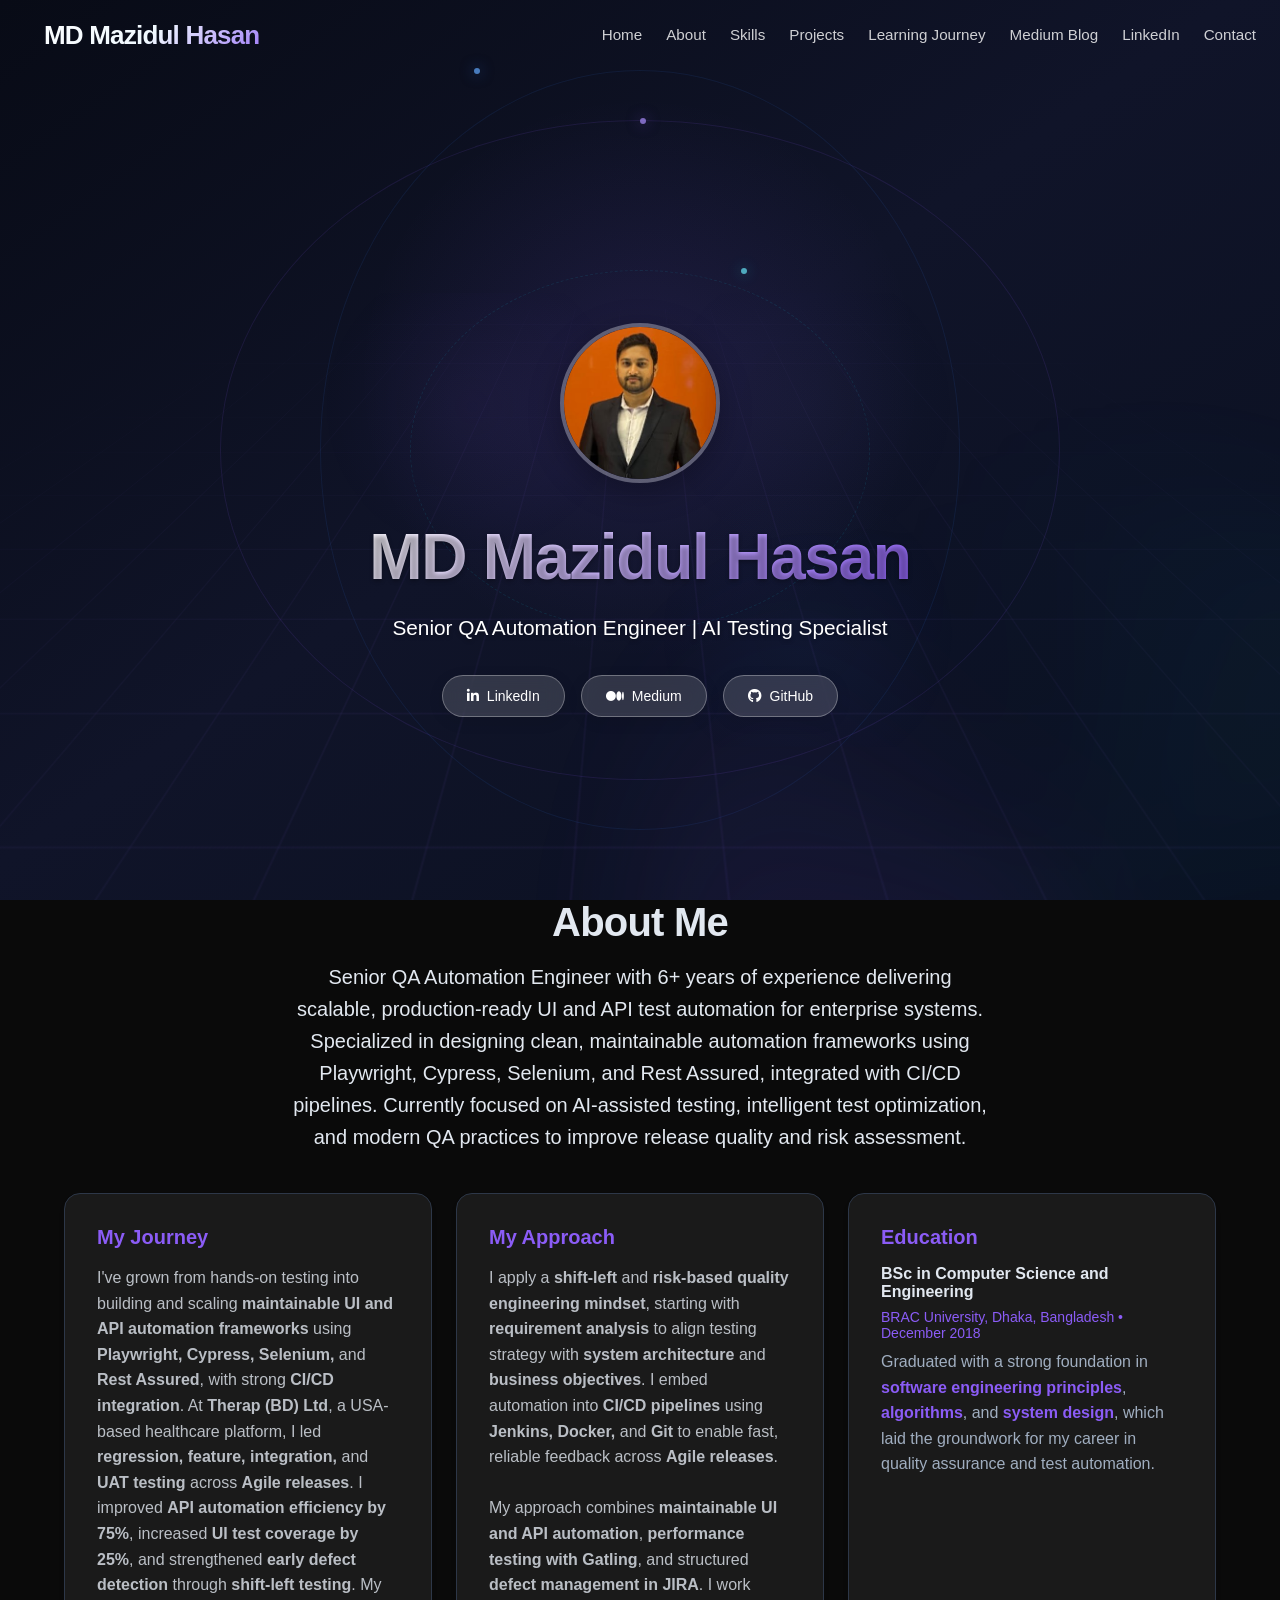
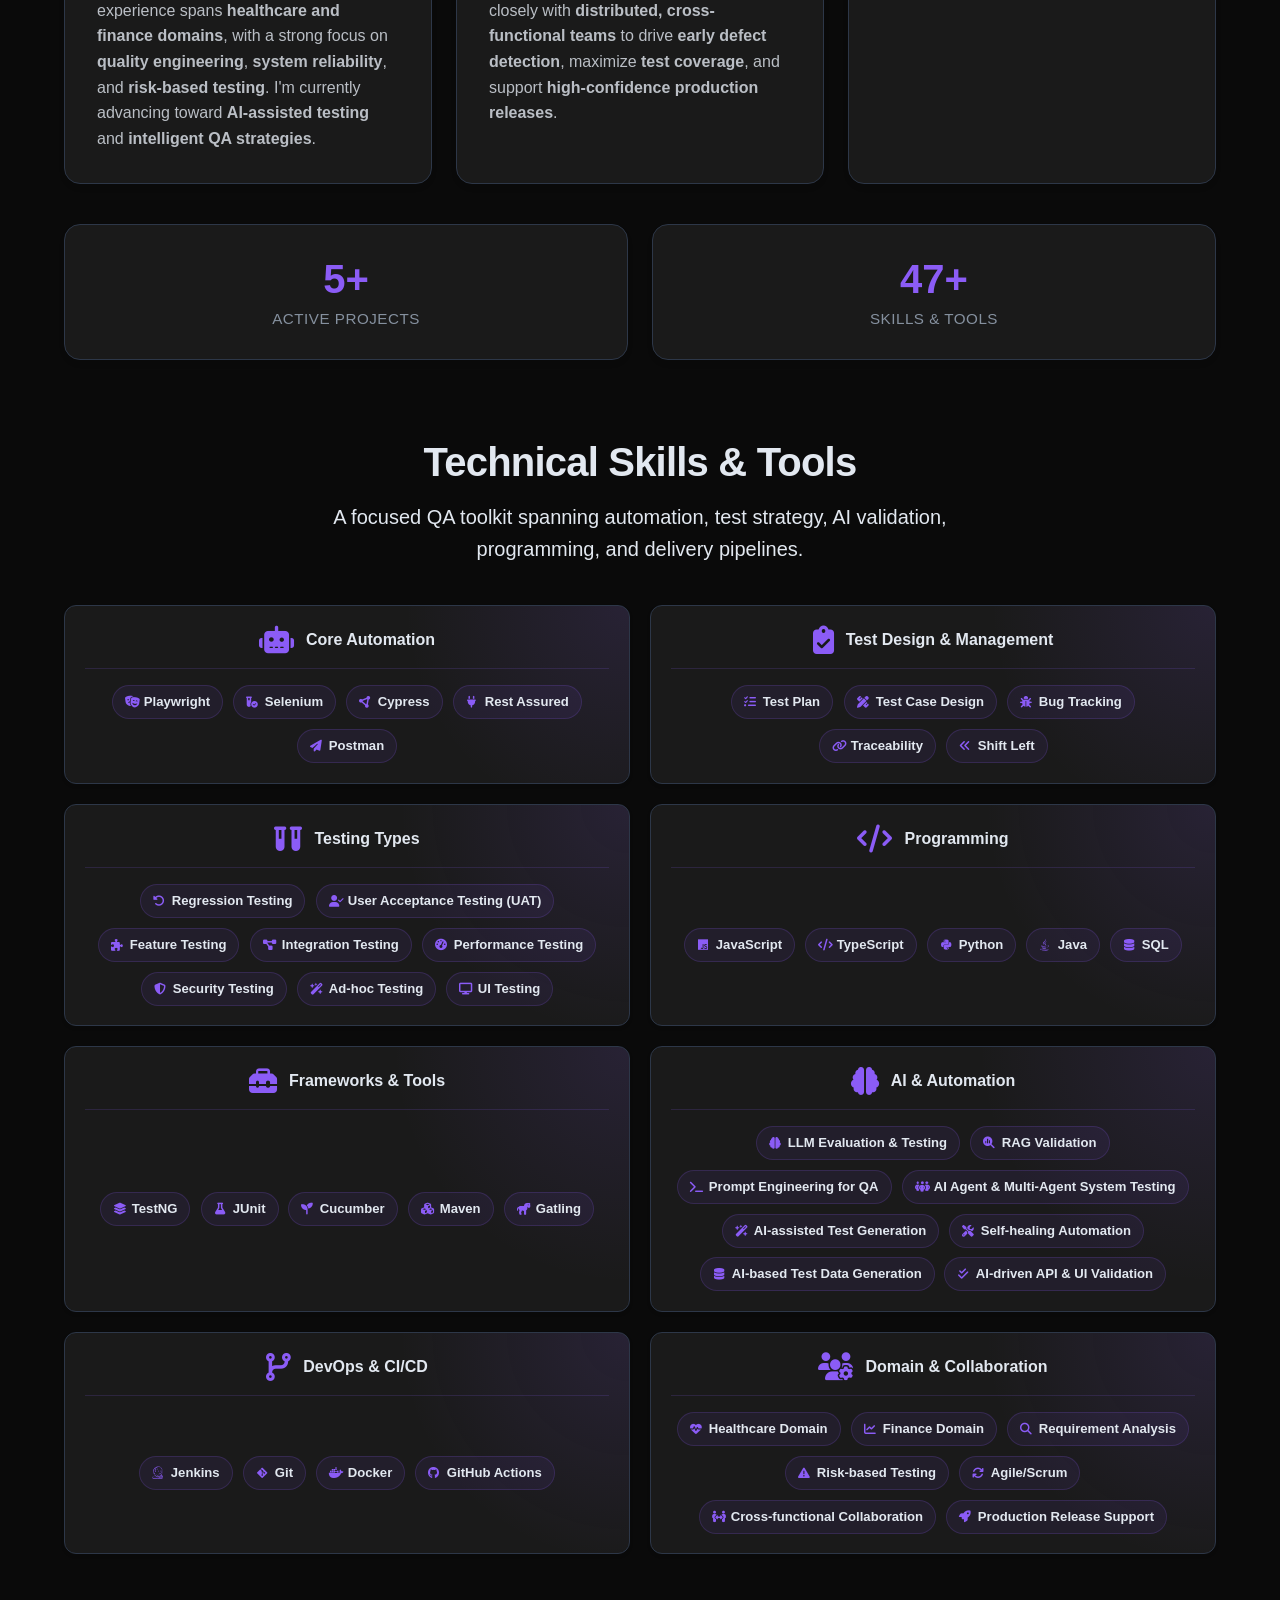
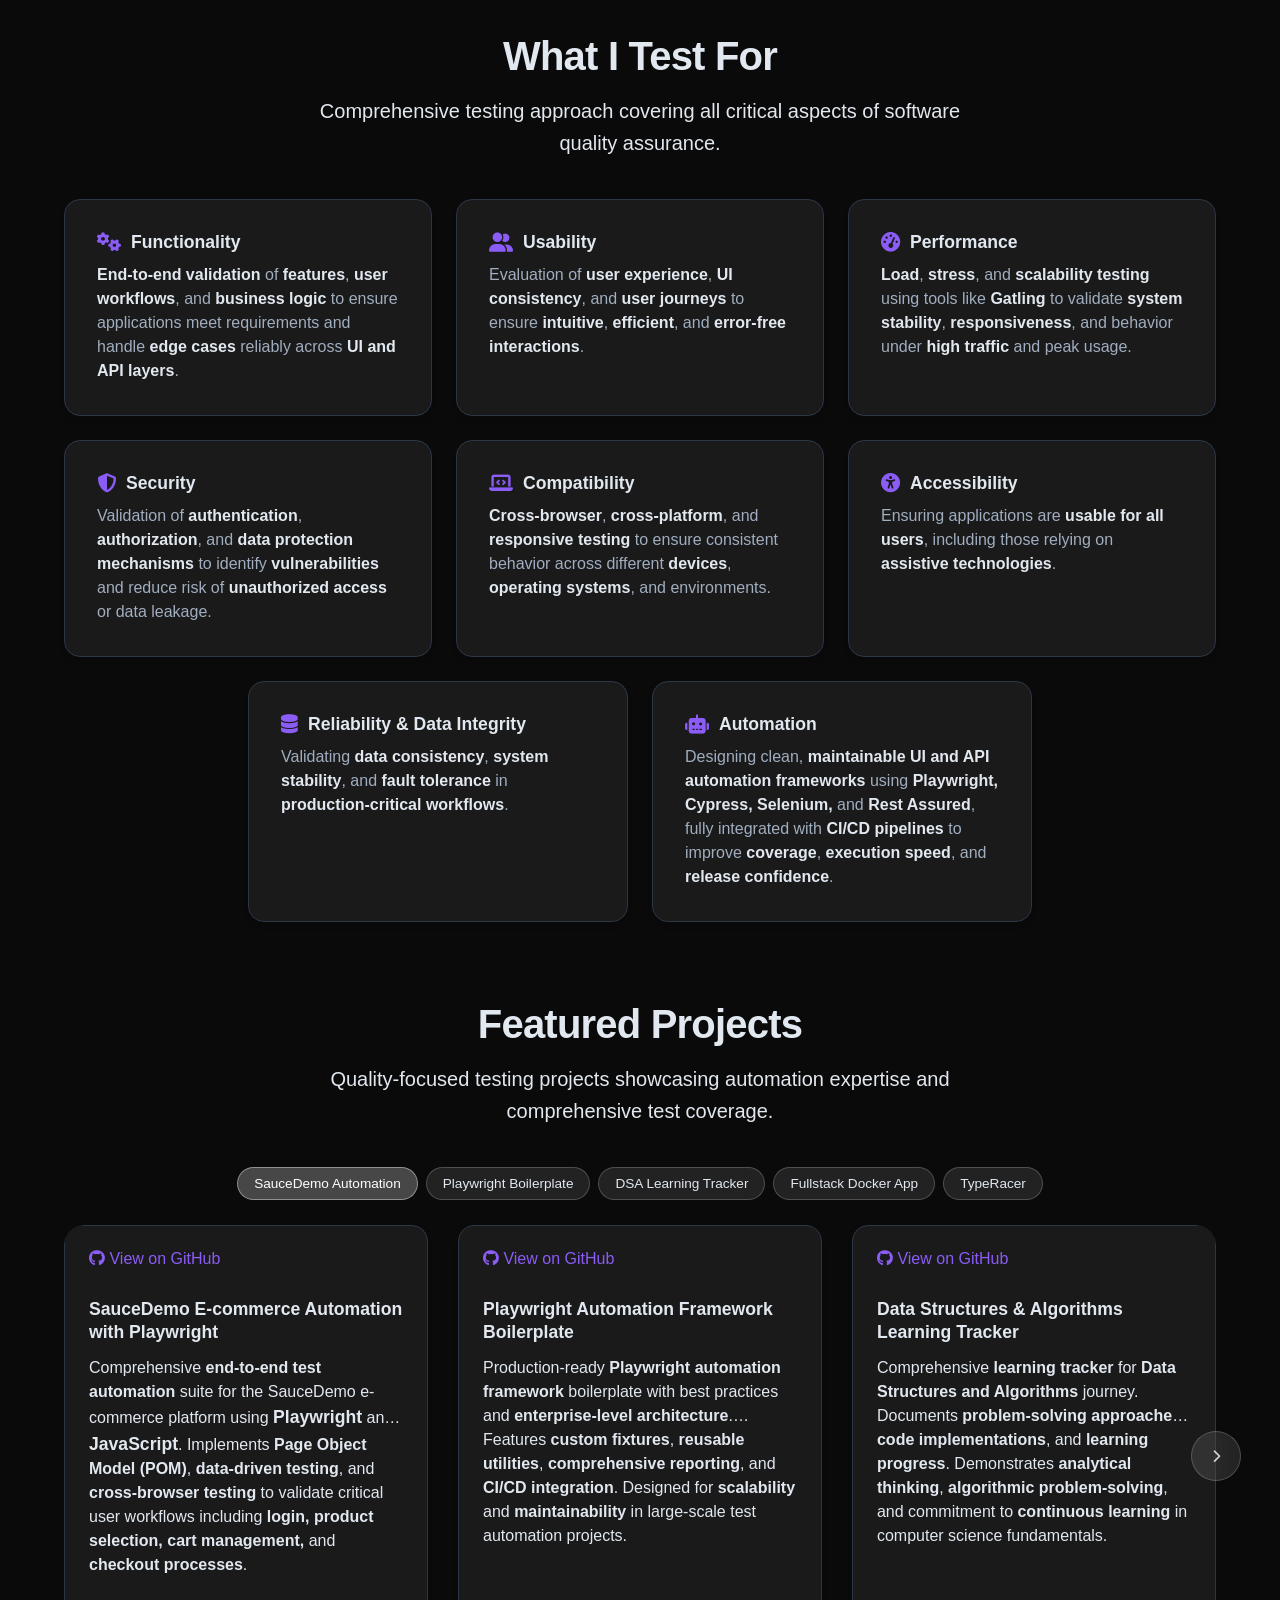
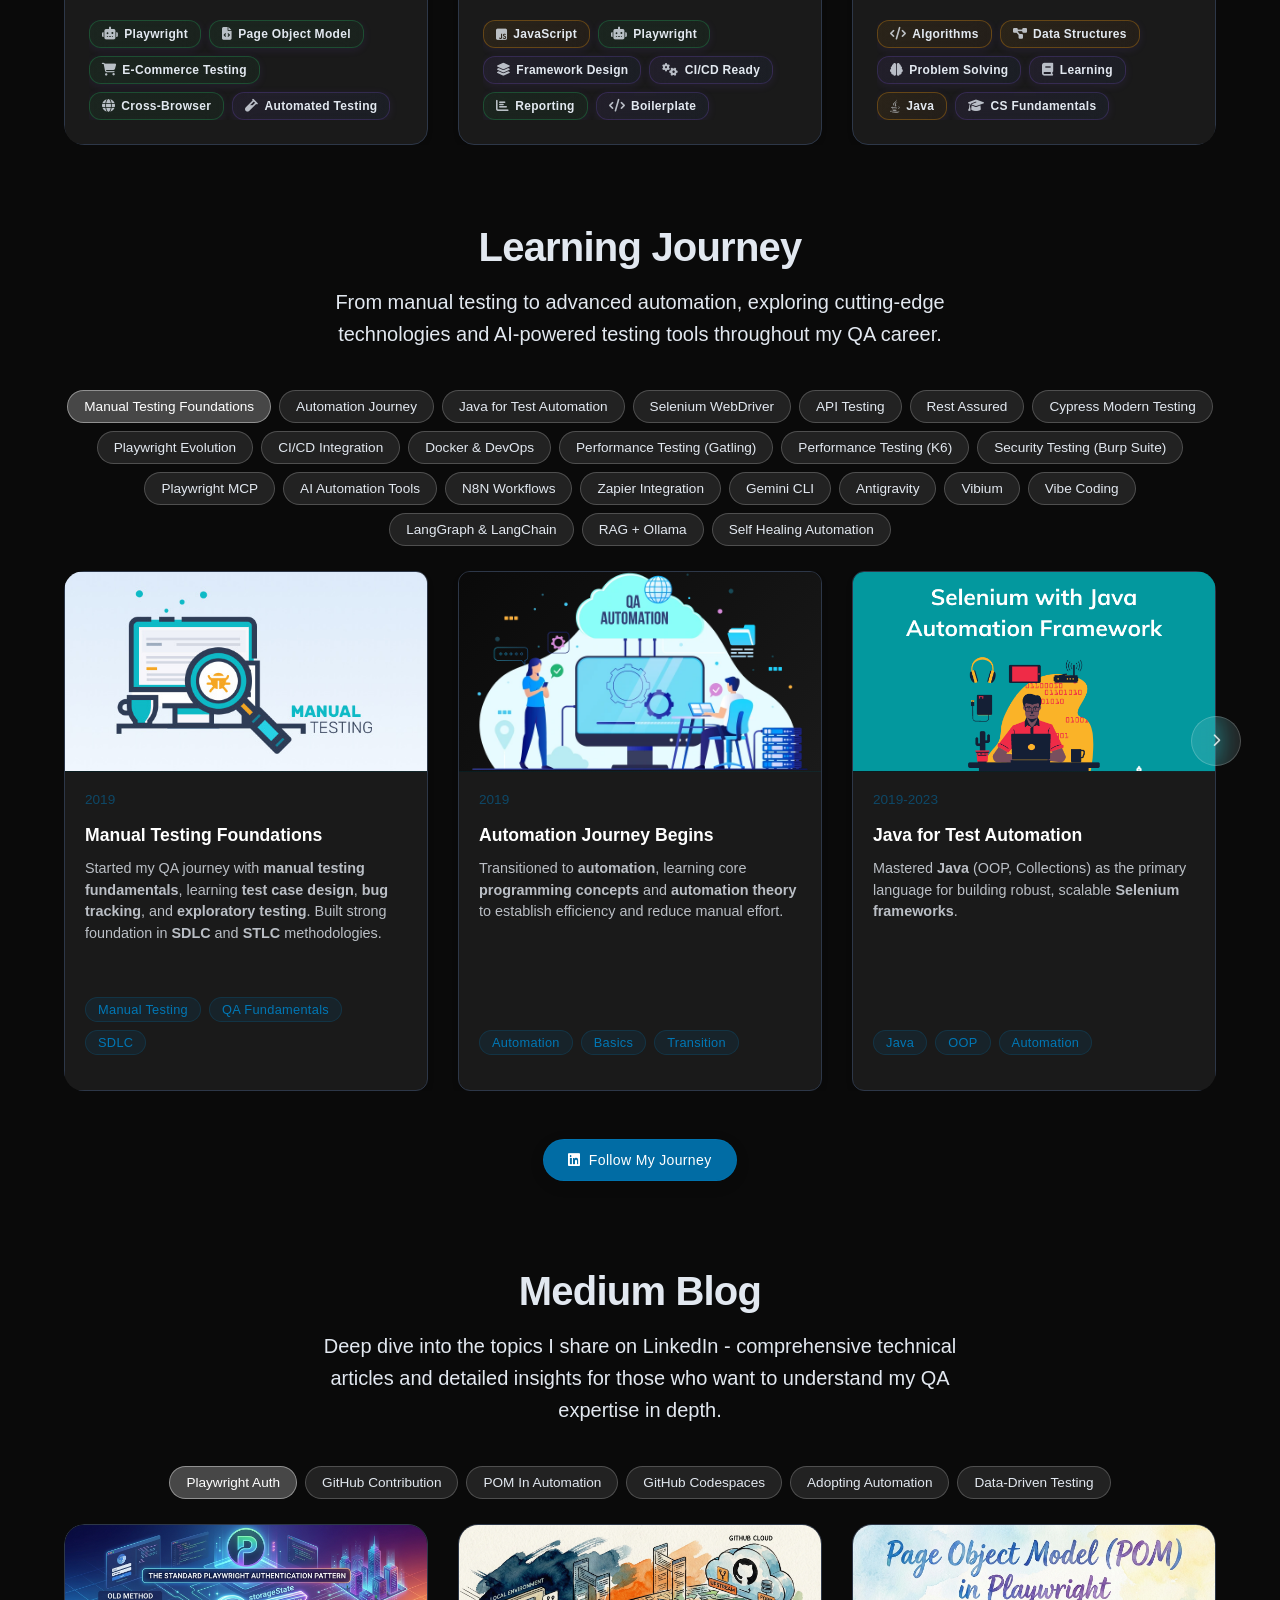
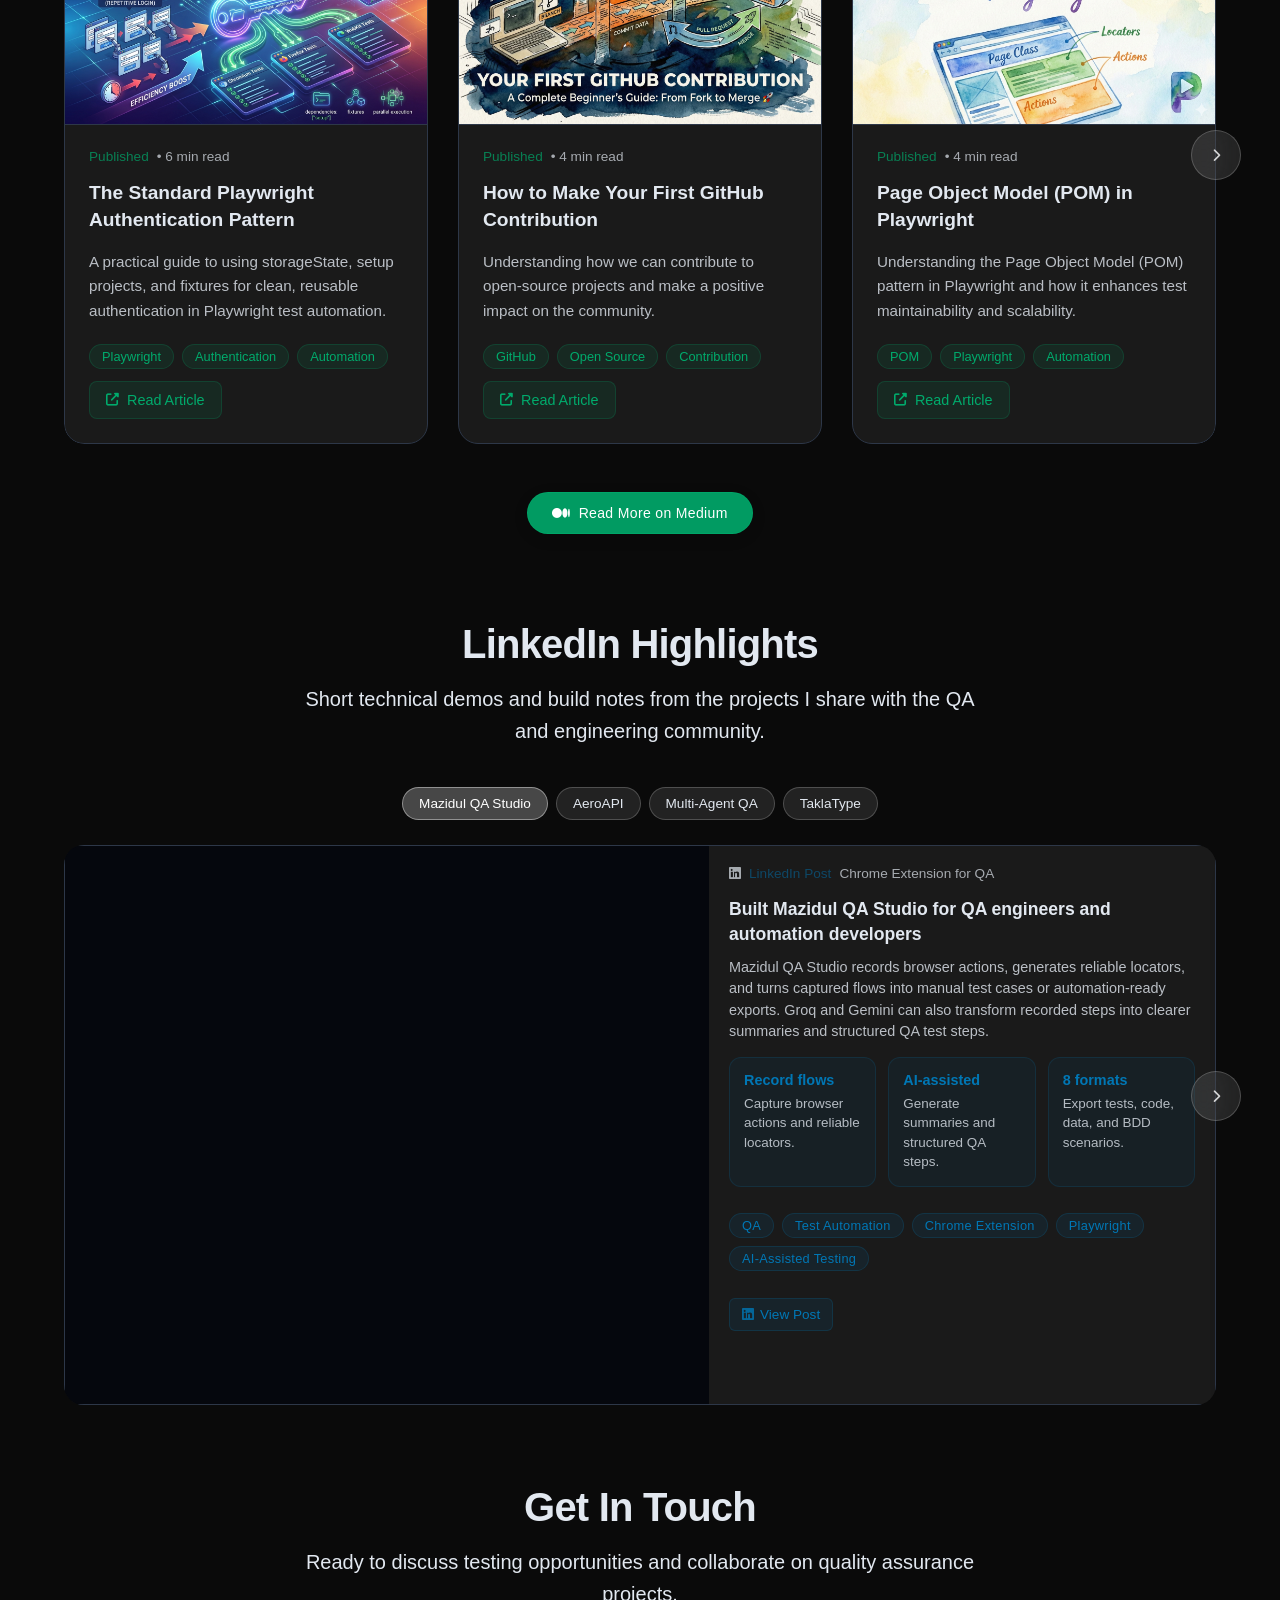
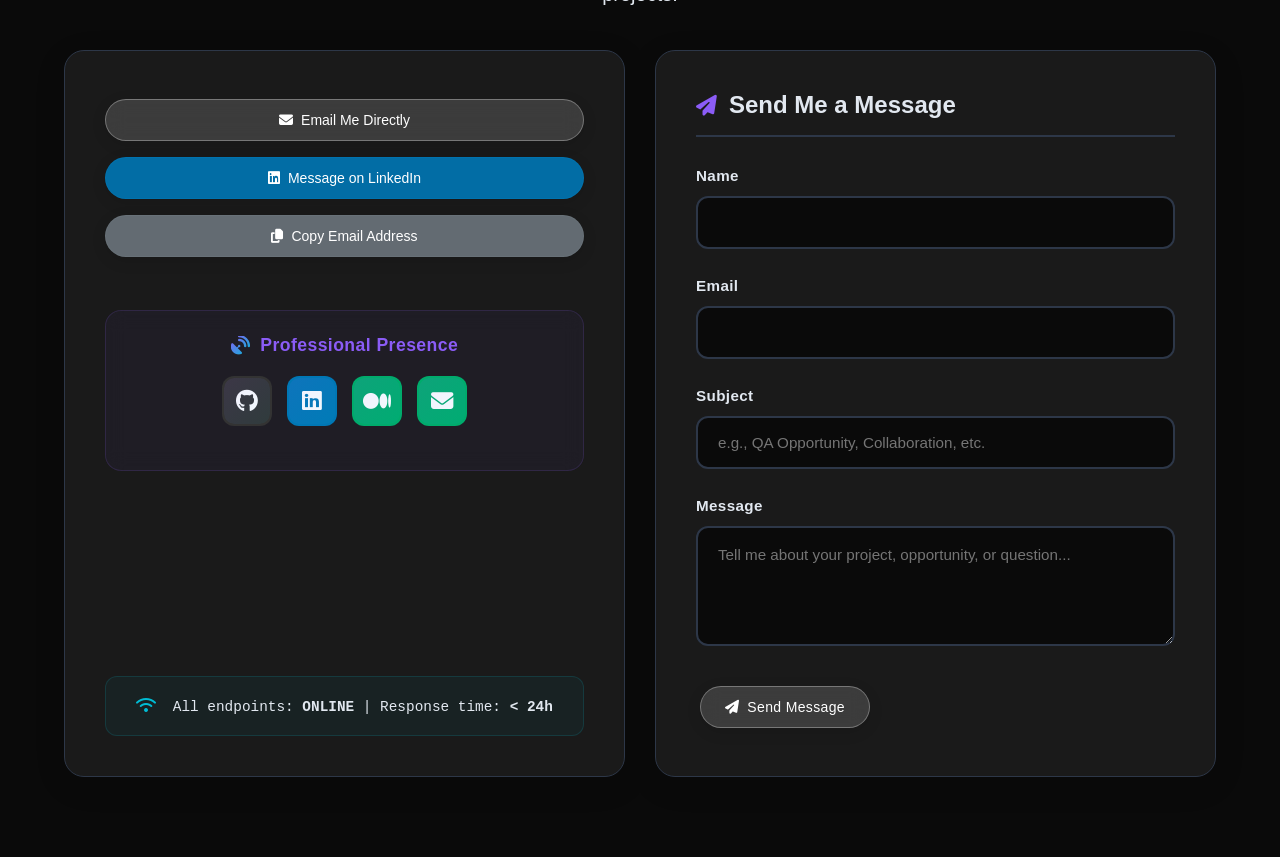
==== commit b0b43036: "Medium post about playwright auth" ====
--- a/index.html
+++ b/index.html
@@ -1496,11 +1496,12 @@
     <div class="smart-carousel-container" id="mediumCarousel">
       <!-- Navigation Badges -->
       <div class="carousel-badges">
-        <div class="carousel-badge active" data-index="0">GitHub Contribution</div>
-        <div class="carousel-badge" data-index="1">POM In Automation</div>
-        <div class="carousel-badge" data-index="2">GitHub Codespaces</div>
-        <div class="carousel-badge" data-index="3">Adopting Automation</div>
-        <div class="carousel-badge" data-index="4">Data-Driven Testing</div>
+        <div class="carousel-badge active" data-index="0">Playwright Auth</div>
+        <div class="carousel-badge" data-index="1">GitHub Contribution</div>
+        <div class="carousel-badge" data-index="2">POM In Automation</div>
+        <div class="carousel-badge" data-index="3">GitHub Codespaces</div>
+        <div class="carousel-badge" data-index="4">Adopting Automation</div>
+        <div class="carousel-badge" data-index="5">Data-Driven Testing</div>
       </div>
 
       <!-- Navigation Arrows -->
@@ -1515,6 +1516,37 @@
       <div class="carousel-wrapper">
         <!-- Carousel Track -->
         <div class="carousel-track" id="mediumTrack">
+          <!-- Article 1: -->
+          <div class="carousel-item">
+            <article class="medium-article">
+              <div class="medium-image">
+                <img src="media/Medium Banners/Playwright_Auth.png" alt="The Standard Playwright Authentication Pattern" loading="lazy" decoding="async" />
+              </div>
+              <div class="medium-content">
+                <div class="medium-meta">
+                  <span class="medium-date">Published</span>
+                  <span class="medium-read-time">• 6 min read</span>
+                </div>
+                <h3 class="medium-title">
+                  The Standard Playwright Authentication Pattern
+                </h3>
+                <p class="medium-excerpt">
+                  A practical guide to using storageState, setup projects, and fixtures for clean, reusable
+                  authentication in Playwright test automation.
+                </p>
+                <div class="medium-tags">
+                  <span class="medium-tag">Playwright</span>
+                  <span class="medium-tag">Authentication</span>
+                  <span class="medium-tag">Automation</span>
+                </div>
+                <a href="https://medium.com/@md.mazidulhasan1/the-standard-playwright-authentication-pattern-storagestate-setup-projects-and-fixtures-00fdf1f9e16b"
+                  target="_blank" class="medium-read-btn">
+                  <i class="fas fa-external-link-alt"></i> Read Article
+                </a>
+              </div>
+            </article>
+          </div>
+
           <!-- Article 1: -->
           <div class="carousel-item">
             <article class="medium-article">
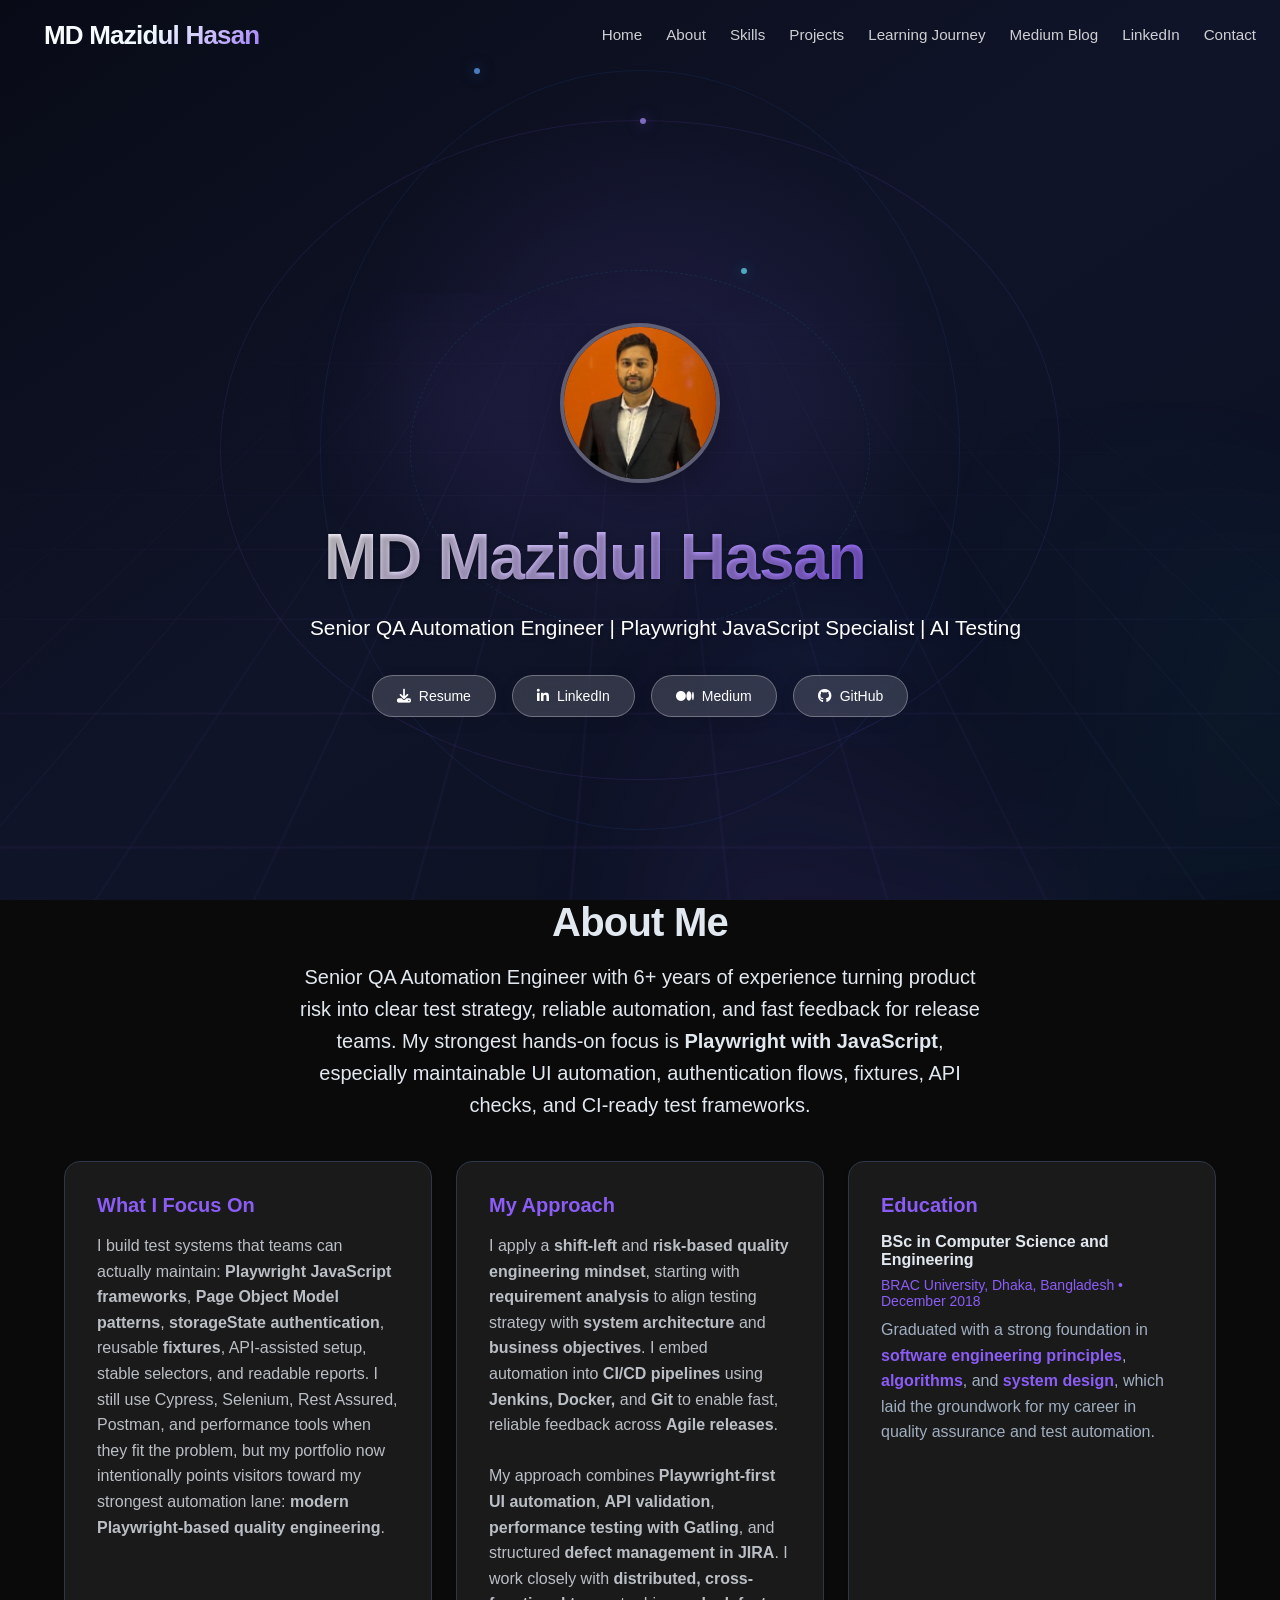
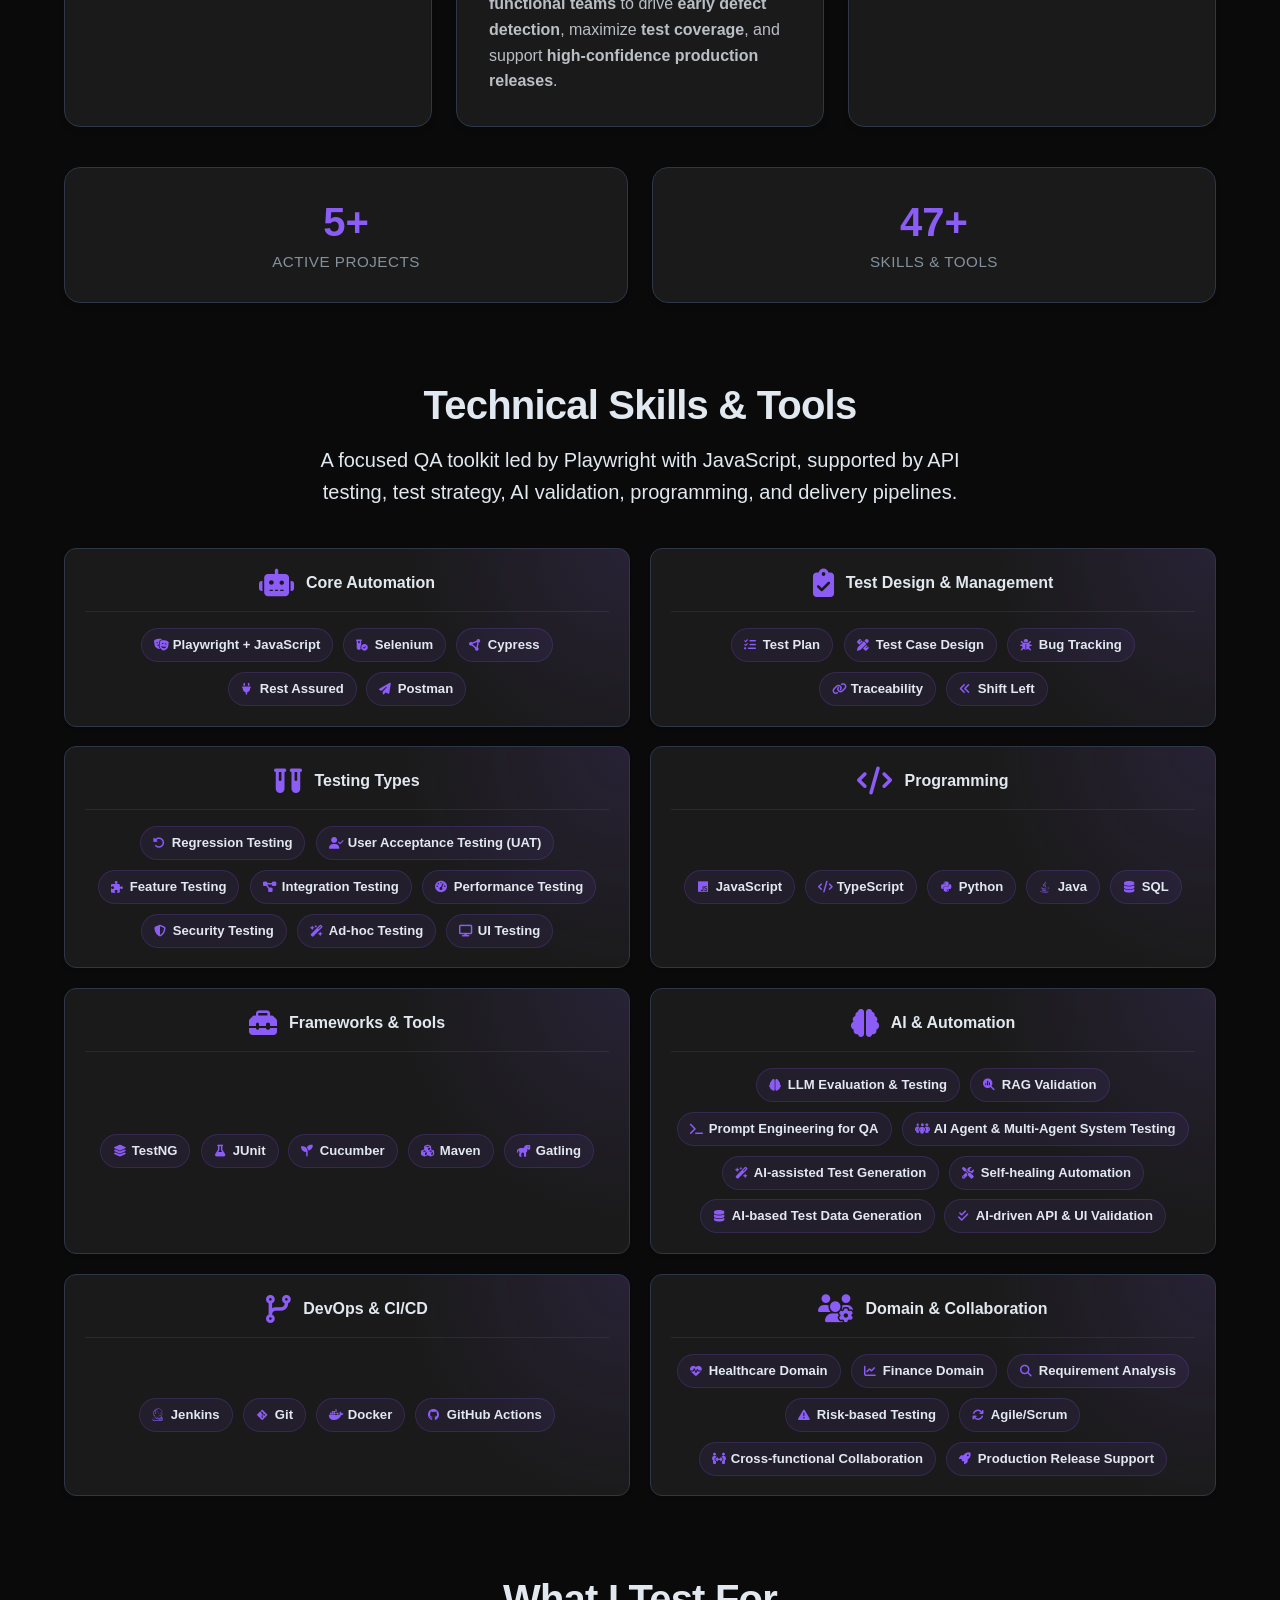
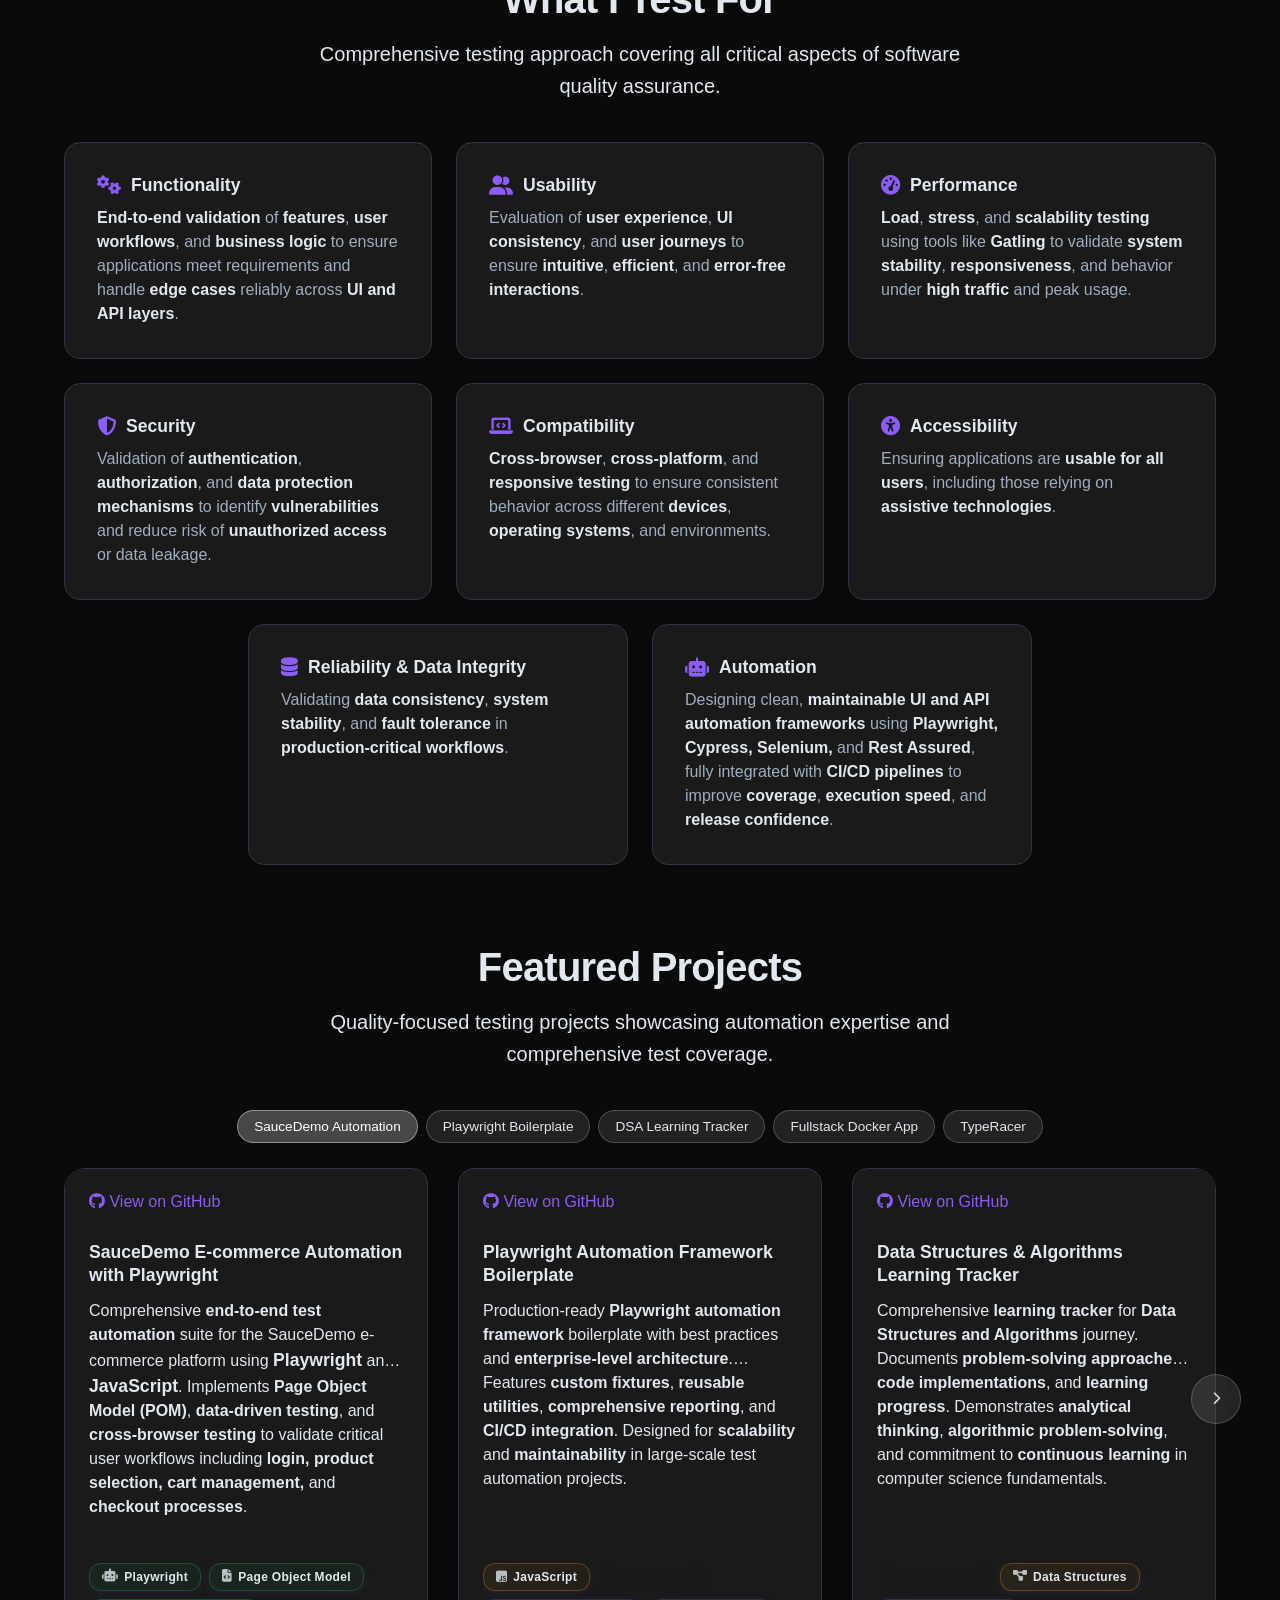
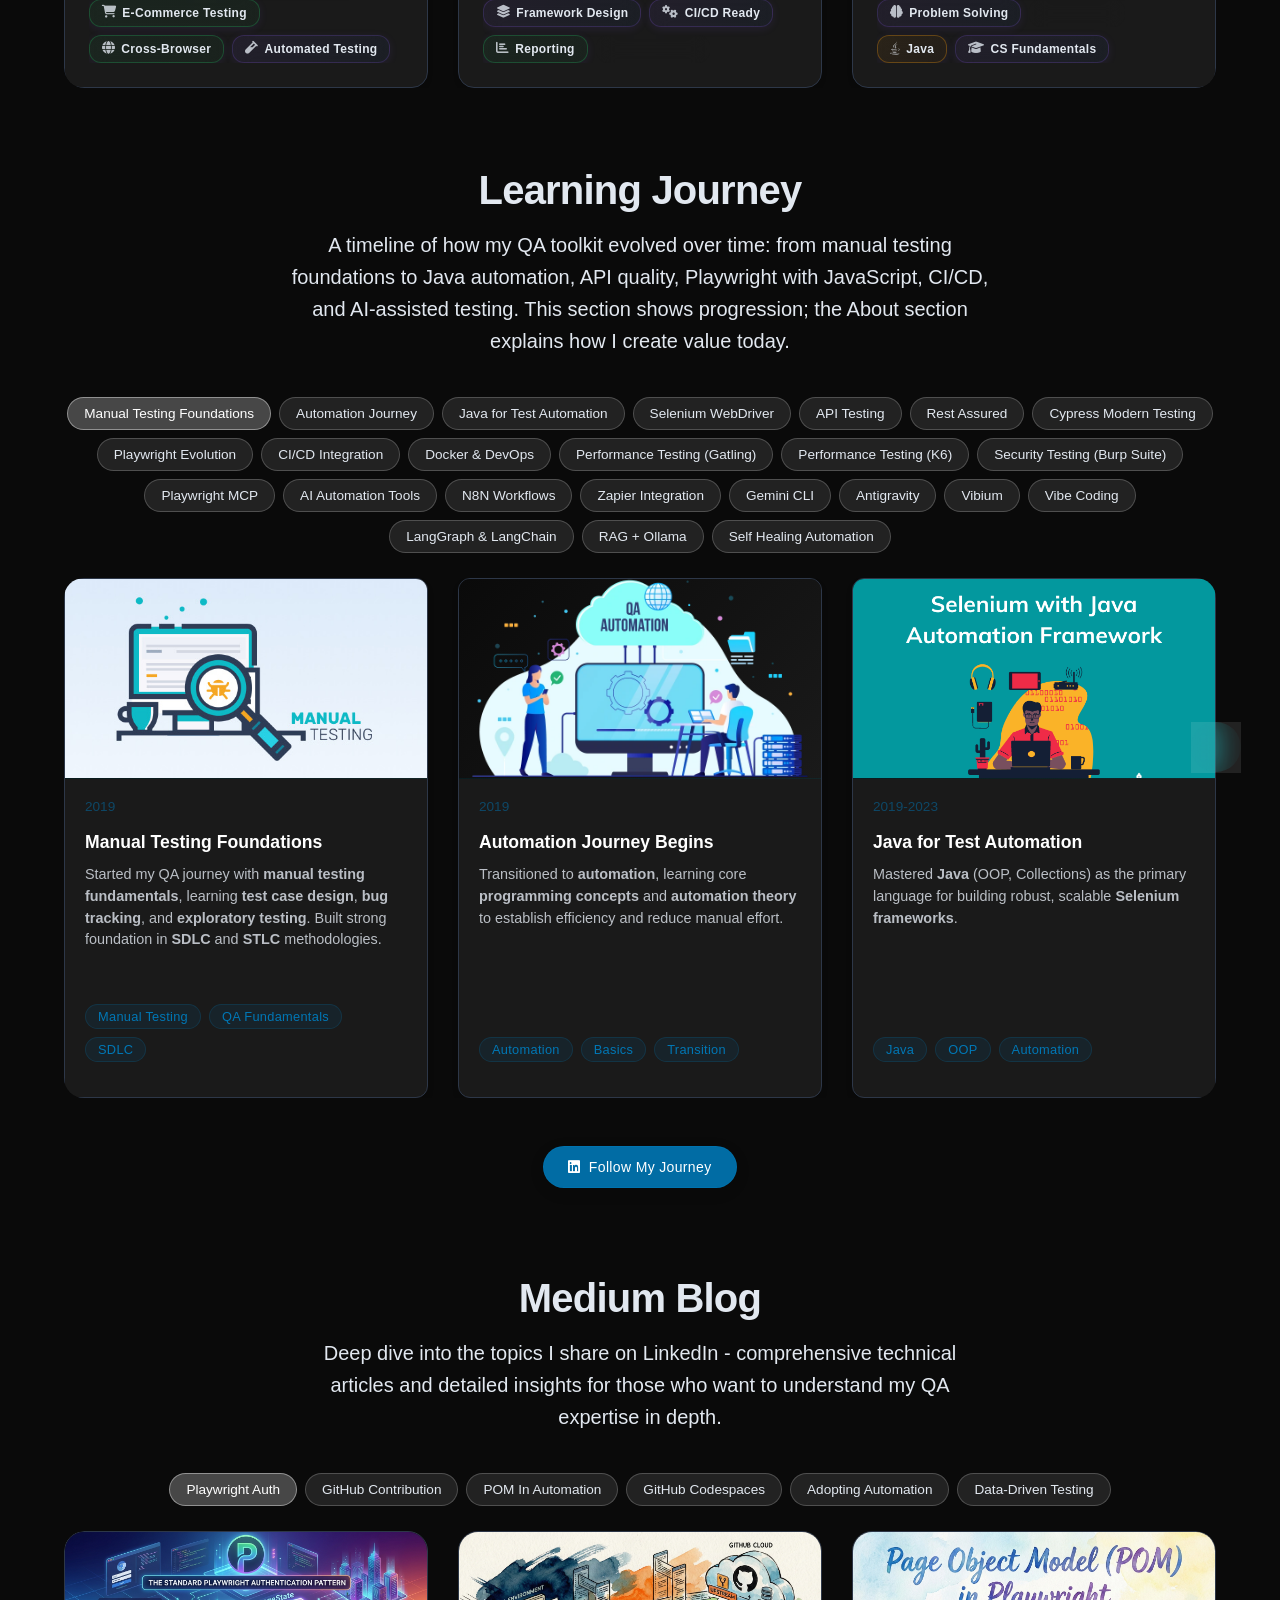
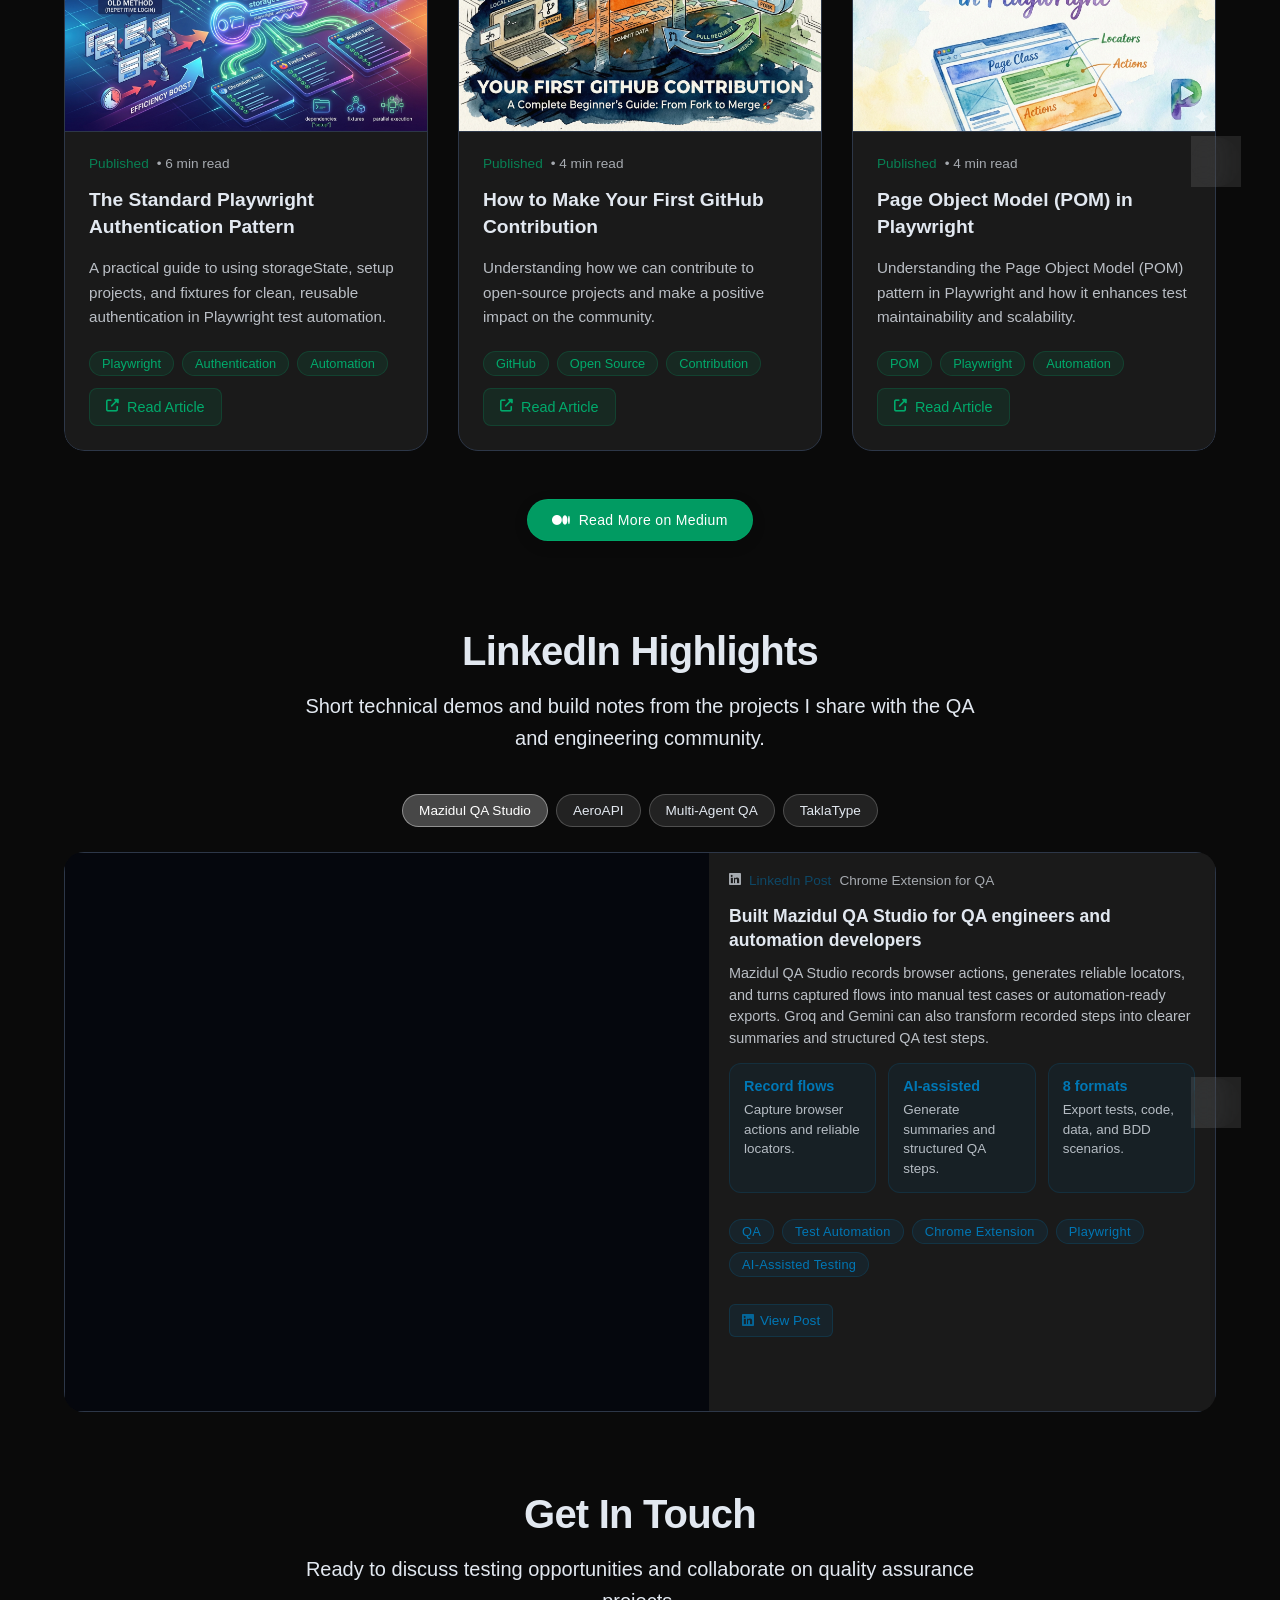
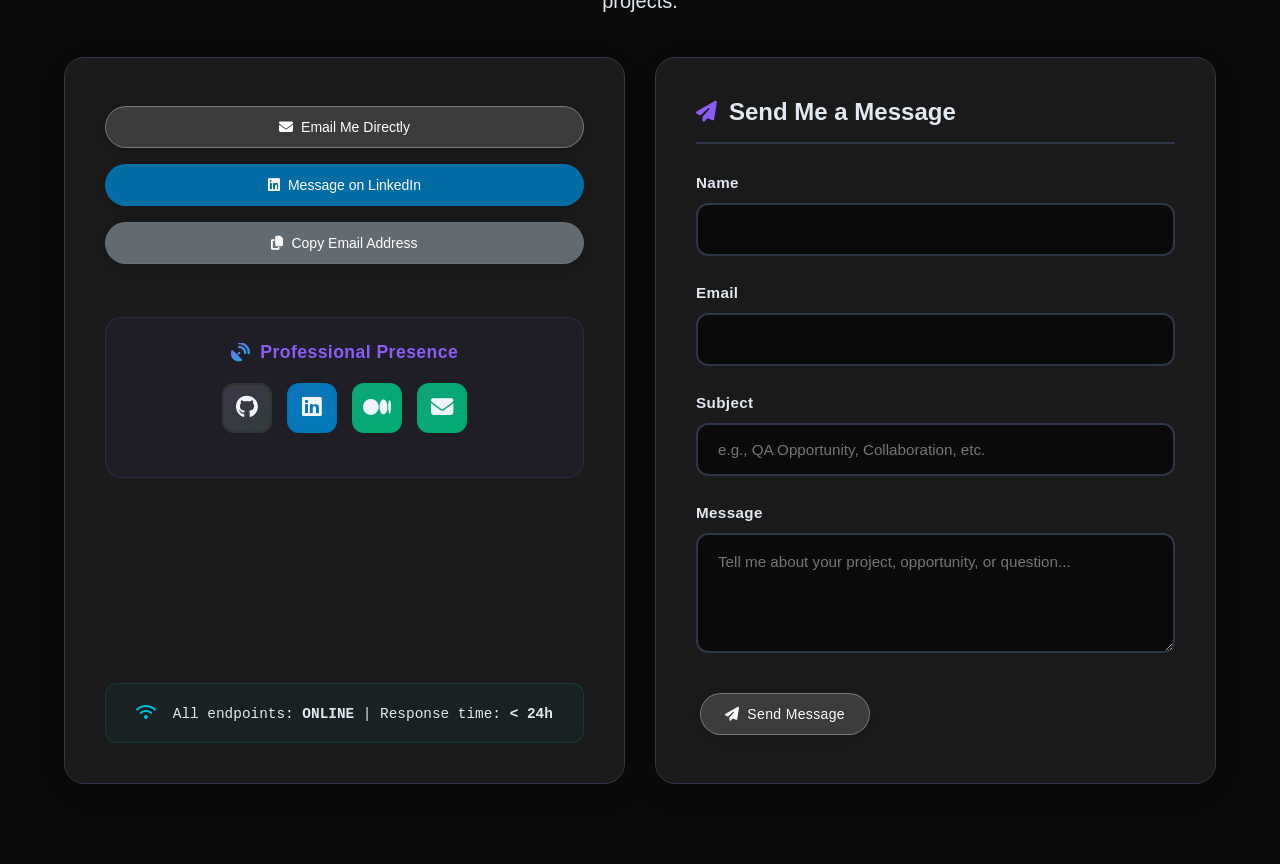
==== commit 21eb6575: "Added resume" ====
--- a/index.html
+++ b/index.html
@@ -131,10 +131,14 @@
           loading="eager" fetchpriority="high" decoding="async" />
         <h1 id="hero-name">MD Mazidul Hasan</h1>
         <p class="subtitle">
-          Senior QA Automation Engineer | AI Testing Specialist
+          Senior QA Automation Engineer | Playwright JavaScript Specialist | AI Testing
         </p>
 
         <div class="hero-buttons">
+          <a href="cv/Mazidul%20Hasan%20Resume.pdf" download class="hero-btn">
+            <i class="fas fa-download"></i>
+            Resume
+          </a>
           <a href="https://www.linkedin.com/in/md-mazidul-hasan-rumman/" target="_blank" rel="noopener"
             class="hero-btn">
             <i class="fab fa-linkedin-in"></i>
@@ -155,39 +159,27 @@
     <section class="section-animated" id="about">
       <h2>About Me</h2>
       <p class="section-subtitle">
-        Senior QA Automation Engineer with 6+ years of experience delivering scalable, production-ready UI and API test
-        automation for enterprise systems.
-        Specialized in designing clean, maintainable automation frameworks using Playwright, Cypress, Selenium, and Rest
-        Assured, integrated with CI/CD pipelines.
-        Currently focused on AI-assisted testing, intelligent test optimization, and modern QA practices to improve
-        release quality and risk assessment.
+        Senior QA Automation Engineer with 6+ years of experience turning product risk into clear test strategy,
+        reliable automation, and fast feedback for release teams.
+        My strongest hands-on focus is <span class="highlight-keyword">Playwright with JavaScript</span>, especially
+        maintainable UI automation, authentication flows, fixtures, API checks, and CI-ready test frameworks.
       </p>
 
       <div class="grid grid-3">
         <div class="card">
           <h3 style="color: var(--accent); margin-bottom: 16px; font-size: 20px">
-            My Journey
+            What I Focus On
           </h3>
           <p style="line-height: 1.6; color: var(--text); opacity: 0.8">
-            I've grown from hands-on testing into building and scaling
-            <span class="highlight-keyword">maintainable UI and API automation frameworks</span>
-            using <span class="highlight-keyword">Playwright, Cypress, Selenium,</span> and
-            <span class="highlight-keyword">Rest Assured</span>, with strong
-            <span class="highlight-keyword">CI/CD integration</span>.
-            At <span class="highlight-keyword">Therap (BD) Ltd</span>, a USA-based healthcare platform,
-            I led <span class="highlight-keyword">regression, feature, integration,</span> and
-            <span class="highlight-keyword">UAT testing</span> across
-            <span class="highlight-keyword">Agile releases</span>. I improved
-            <span class="highlight-keyword">API automation efficiency by 75%</span>, increased
-            <span class="highlight-keyword">UI test coverage by 25%</span>, and
-            strengthened <span class="highlight-keyword">early defect detection</span> through
-            <span class="highlight-keyword">shift-left testing</span>.
-            My experience spans <span class="highlight-keyword">healthcare and finance domains</span>,
-            with a strong focus on <span class="highlight-keyword">quality engineering</span>,
-            <span class="highlight-keyword">system reliability</span>, and
-            <span class="highlight-keyword">risk-based testing</span>. I'm currently advancing toward
-            <span class="highlight-keyword">AI-assisted testing</span> and
-            <span class="highlight-keyword">intelligent QA strategies</span>.
+            I build test systems that teams can actually maintain:
+            <span class="highlight-keyword">Playwright JavaScript frameworks</span>,
+            <span class="highlight-keyword">Page Object Model patterns</span>,
+            <span class="highlight-keyword">storageState authentication</span>,
+            reusable <span class="highlight-keyword">fixtures</span>,
+            API-assisted setup, stable selectors, and readable reports.
+            I still use Cypress, Selenium, Rest Assured, Postman, and performance tools when they fit the problem,
+            but my portfolio now intentionally points visitors toward my strongest automation lane:
+            <span class="highlight-keyword">modern Playwright-based quality engineering</span>.
           </p>
         </div>
 
@@ -206,7 +198,8 @@
             <span class="highlight-keyword">Git</span> to enable fast, reliable feedback across
             <span class="highlight-keyword">Agile releases</span>.
             <br><br>
-            My approach combines <span class="highlight-keyword">maintainable UI and API automation</span>,
+            My approach combines <span class="highlight-keyword">Playwright-first UI automation</span>,
+            <span class="highlight-keyword">API validation</span>,
             <span class="highlight-keyword">performance testing with Gatling</span>, and
             structured <span class="highlight-keyword">defect management in JIRA</span>. I work closely with
             <span class="highlight-keyword">distributed, cross-functional teams</span> to drive
@@ -263,8 +256,8 @@
     <section class="section-animated" id="skills">
       <h2>Technical Skills & Tools</h2>
       <p class="section-subtitle">
-        A focused QA toolkit spanning automation, test strategy, AI validation,
-        programming, and delivery pipelines.
+        A focused QA toolkit led by Playwright with JavaScript, supported by API testing,
+        test strategy, AI validation, programming, and delivery pipelines.
       </p>
 
       <div class="skills-grid">
@@ -274,7 +267,7 @@
             <h4>Core Automation</h4>
           </div>
           <div class="skill-list">
-            <span class="skill-pill"><i class="fas fa-masks-theater" aria-hidden="true"></i>Playwright</span>
+            <span class="skill-pill"><i class="fas fa-masks-theater" aria-hidden="true"></i>Playwright + JavaScript</span>
             <span class="skill-pill"><i class="fas fa-vial-circle-check" aria-hidden="true"></i>Selenium</span>
             <span class="skill-pill"><i class="fas fa-circle-nodes" aria-hidden="true"></i>Cypress</span>
             <span class="skill-pill"><i class="fas fa-plug" aria-hidden="true"></i>Rest Assured</span>
@@ -823,8 +816,9 @@
   <section class="section-animated" id="learning-journey">
     <h2>Learning Journey</h2>
     <p class="section-subtitle">
-      From manual testing to advanced automation, exploring cutting-edge technologies
-      and AI-powered testing tools throughout my QA career.
+      A timeline of how my QA toolkit evolved over time: from manual testing foundations
+      to Java automation, API quality, Playwright with JavaScript, CI/CD, and AI-assisted testing.
+      This section shows progression; the About section explains how I create value today.
     </p>
 
     <div class="smart-carousel-container" id="learningCarousel">
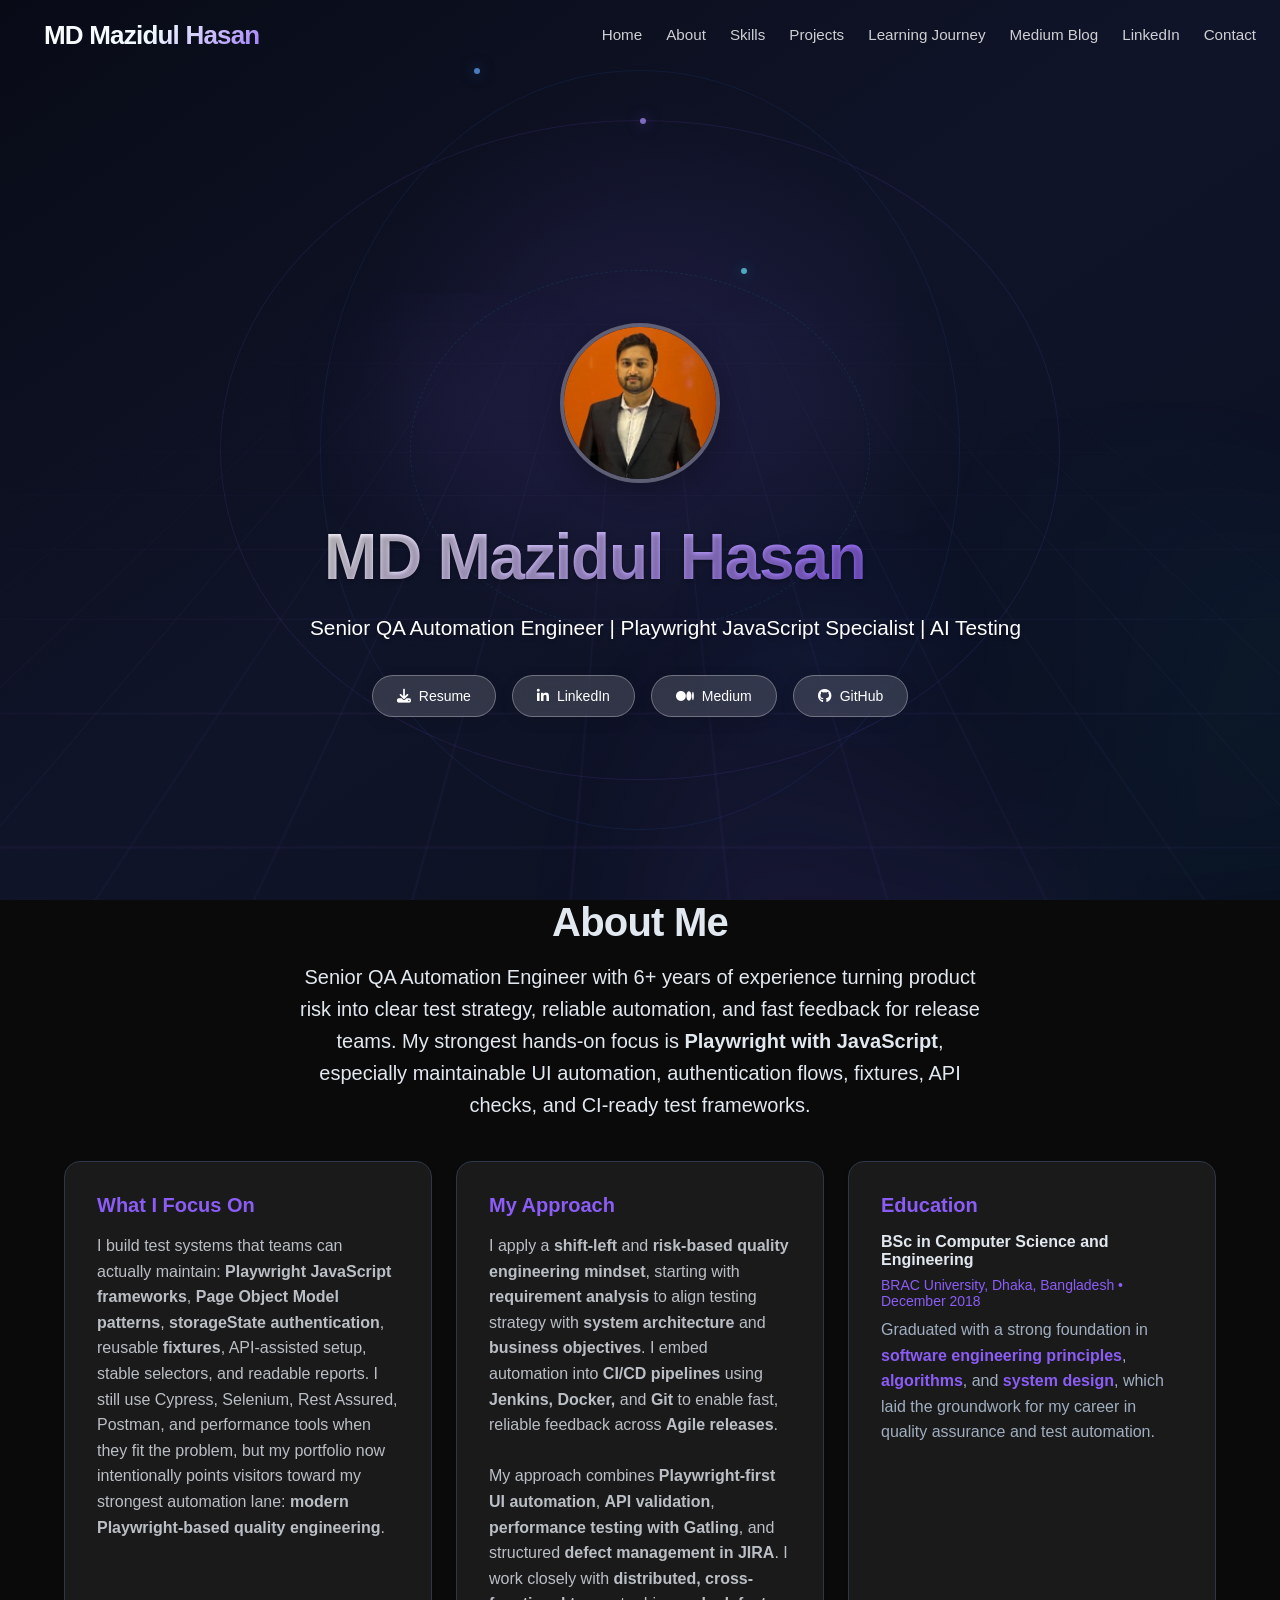
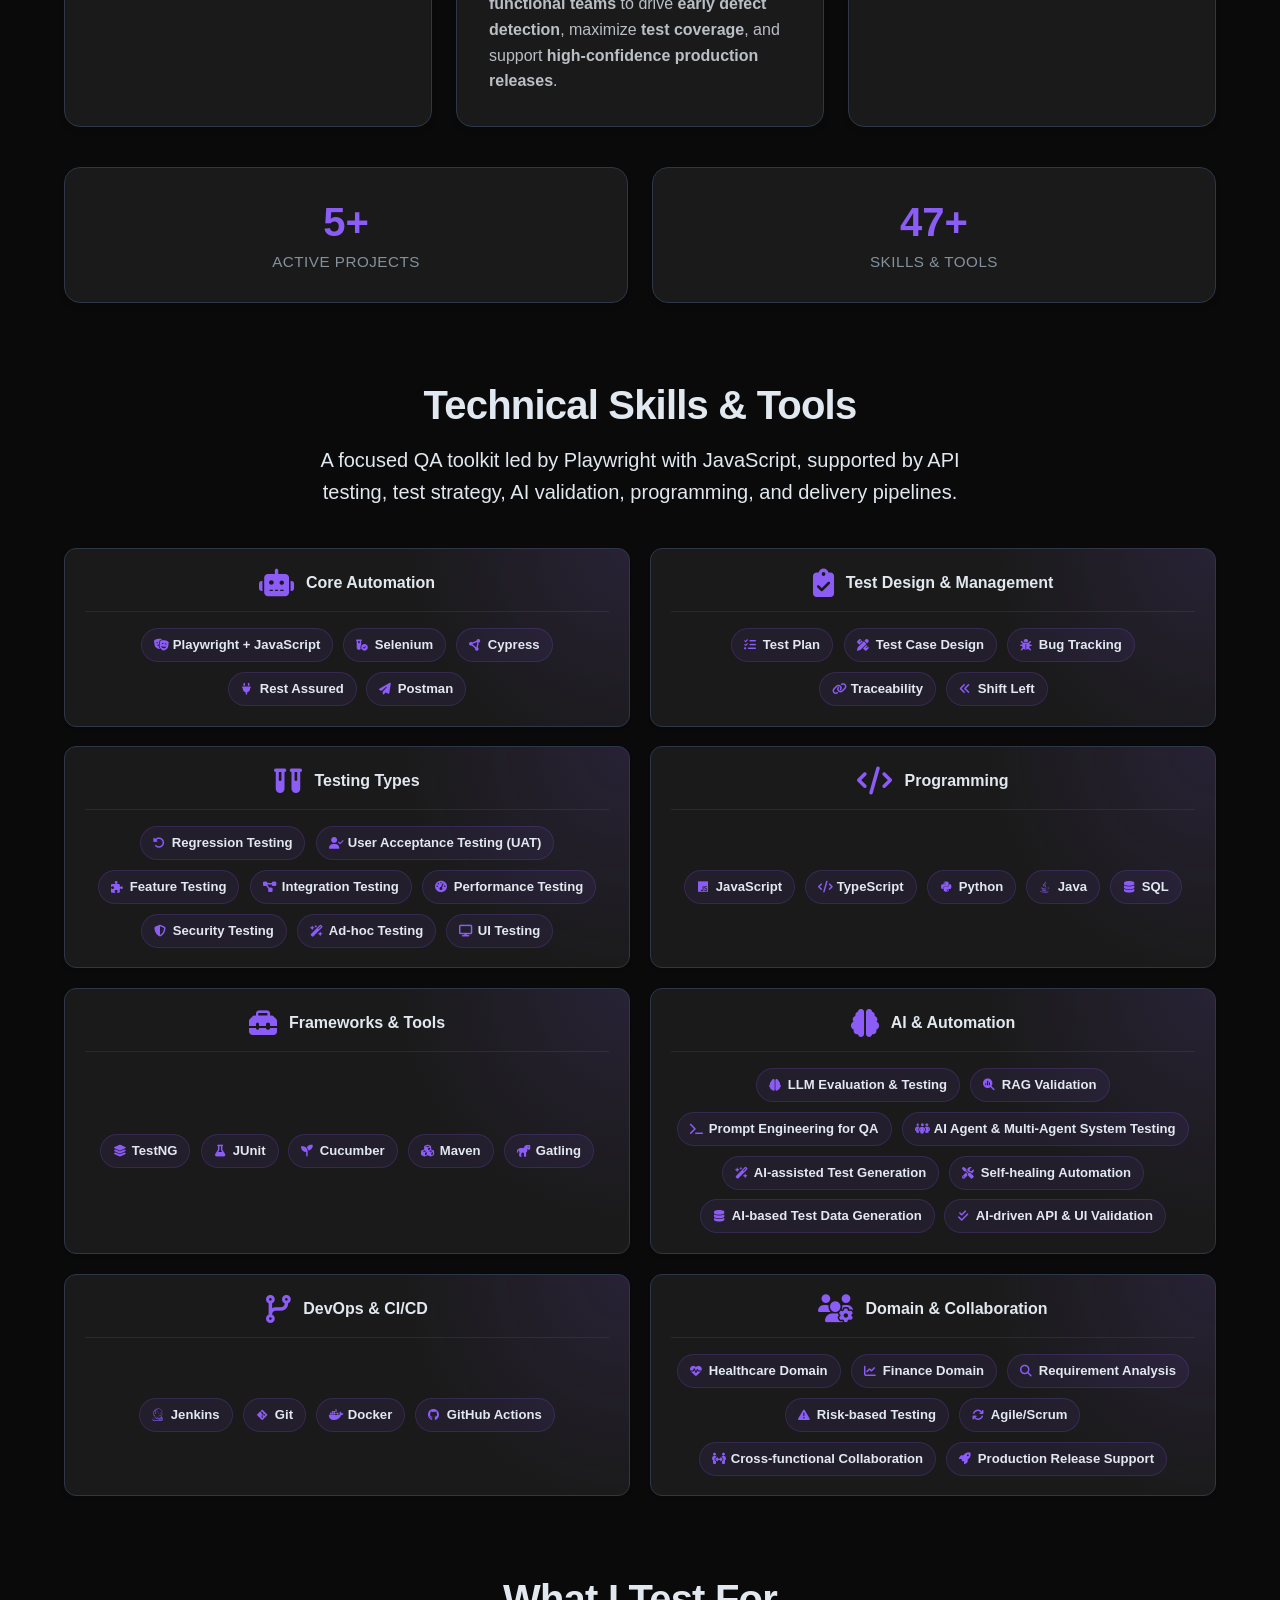
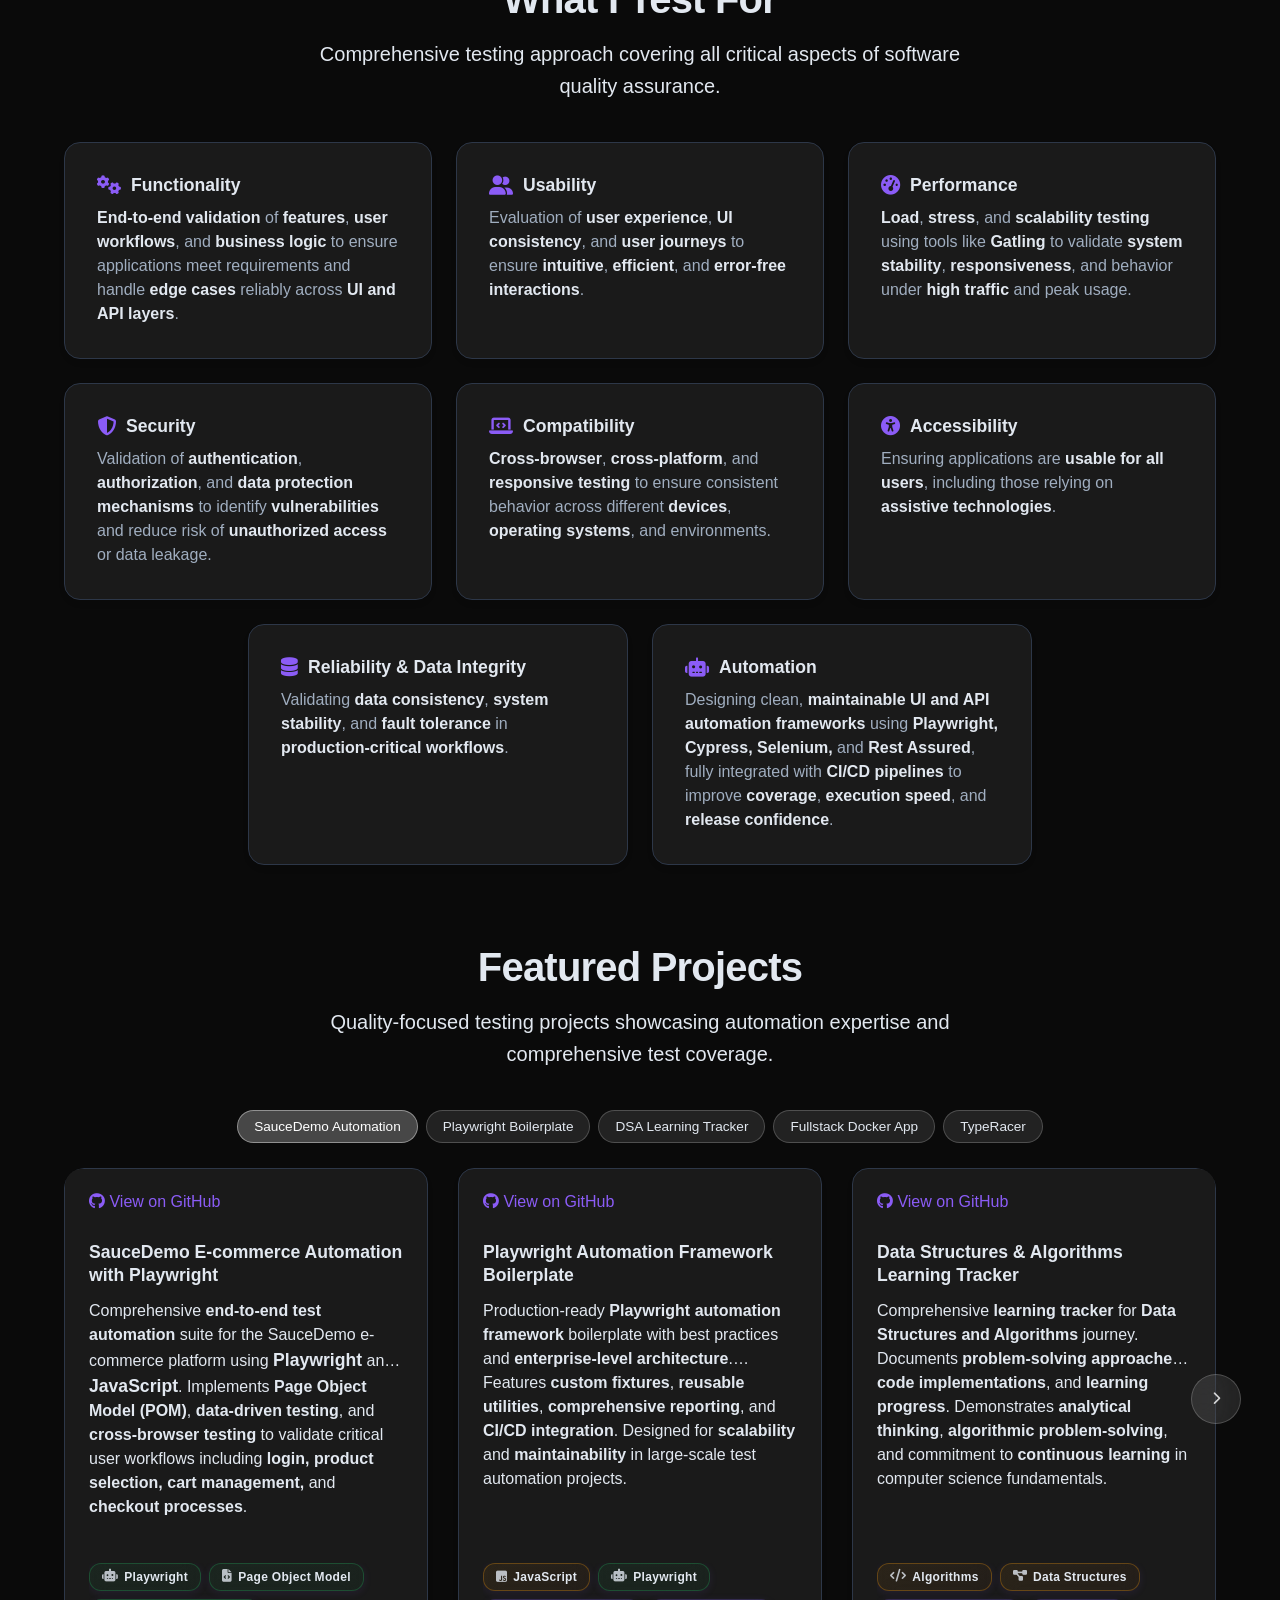
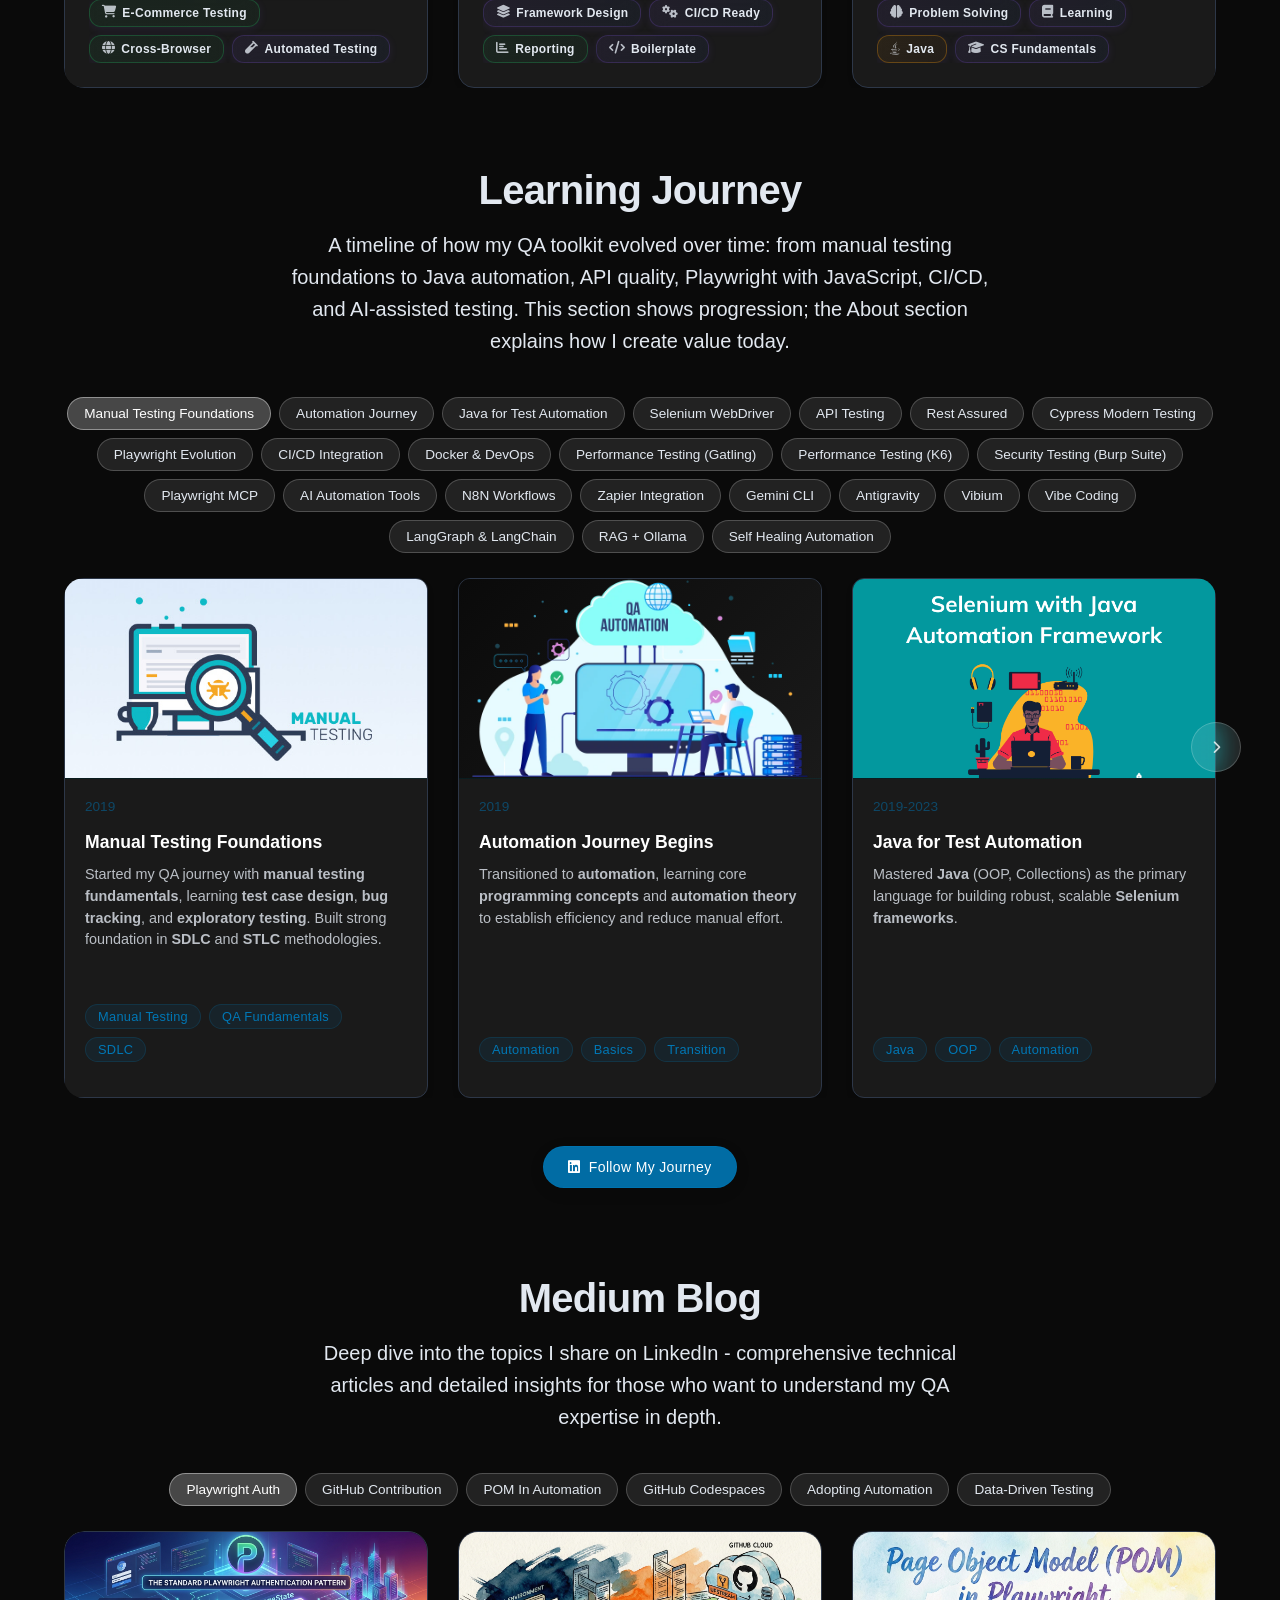
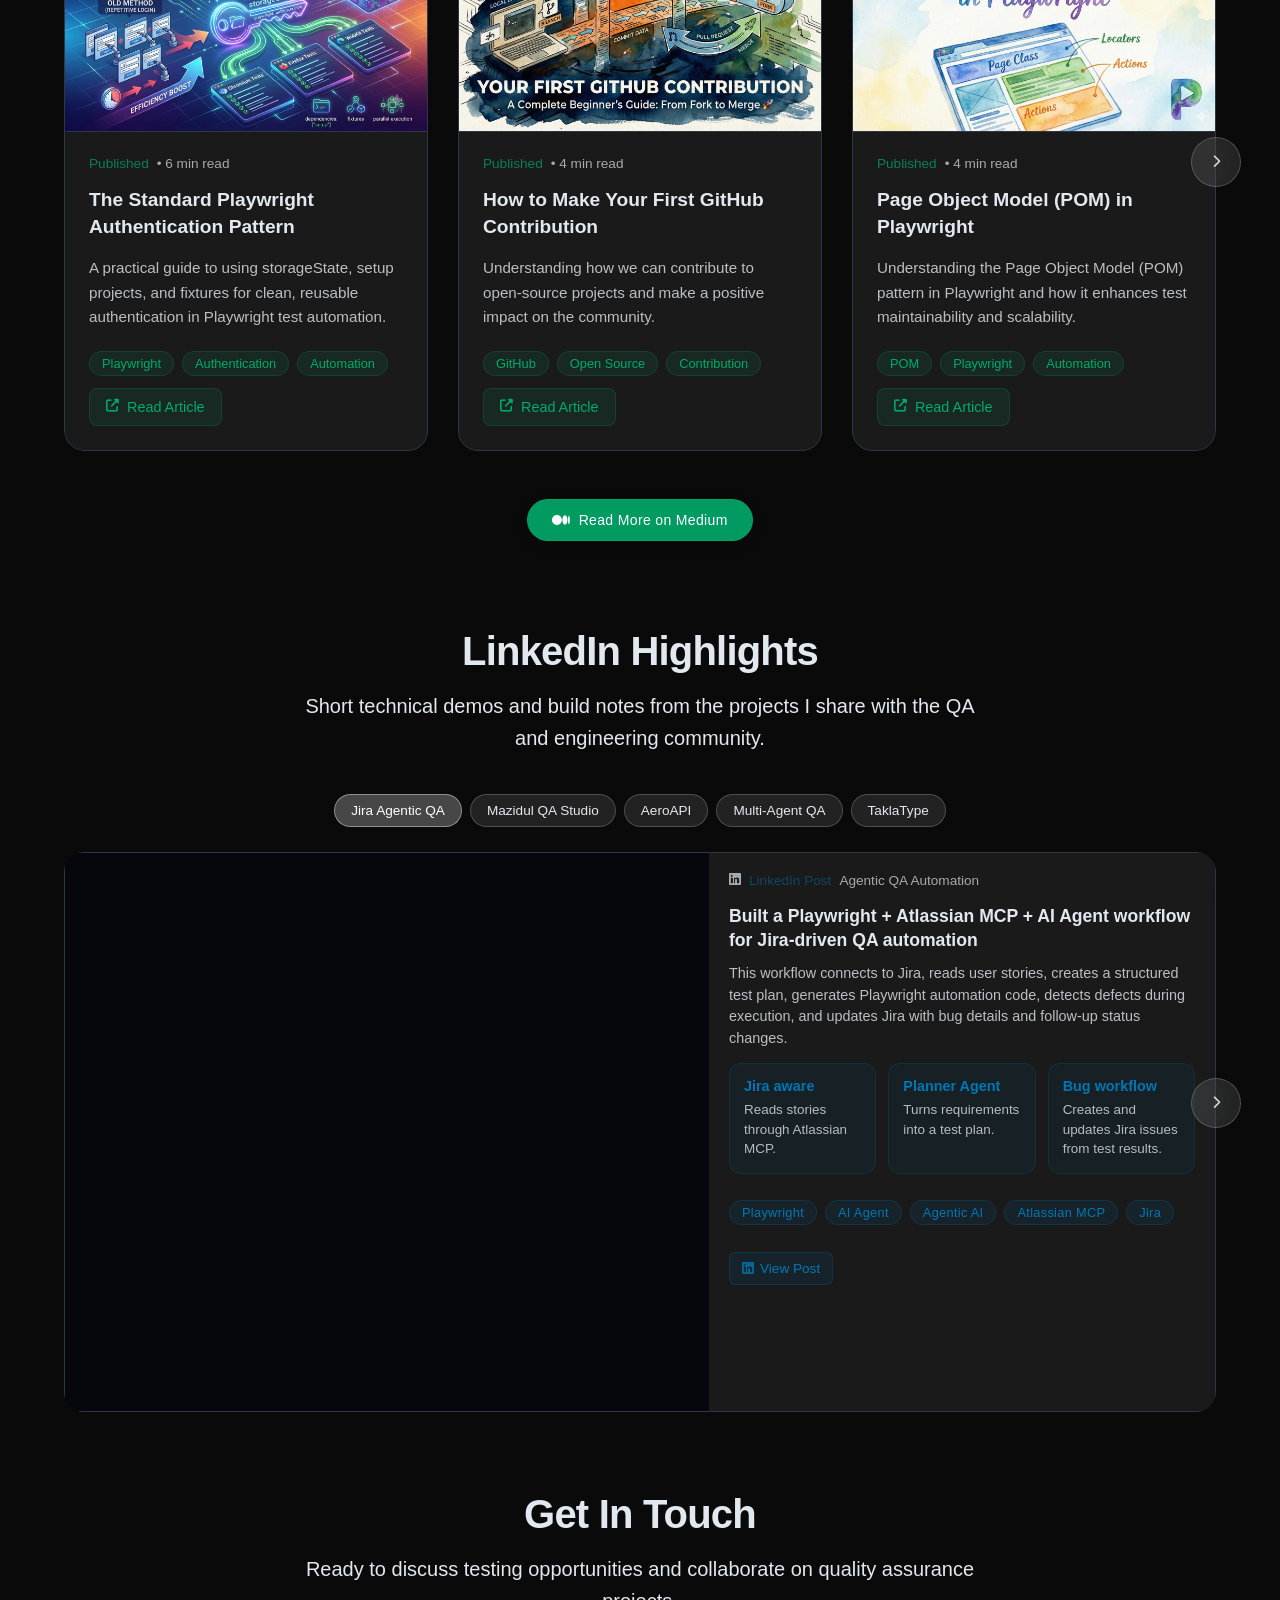
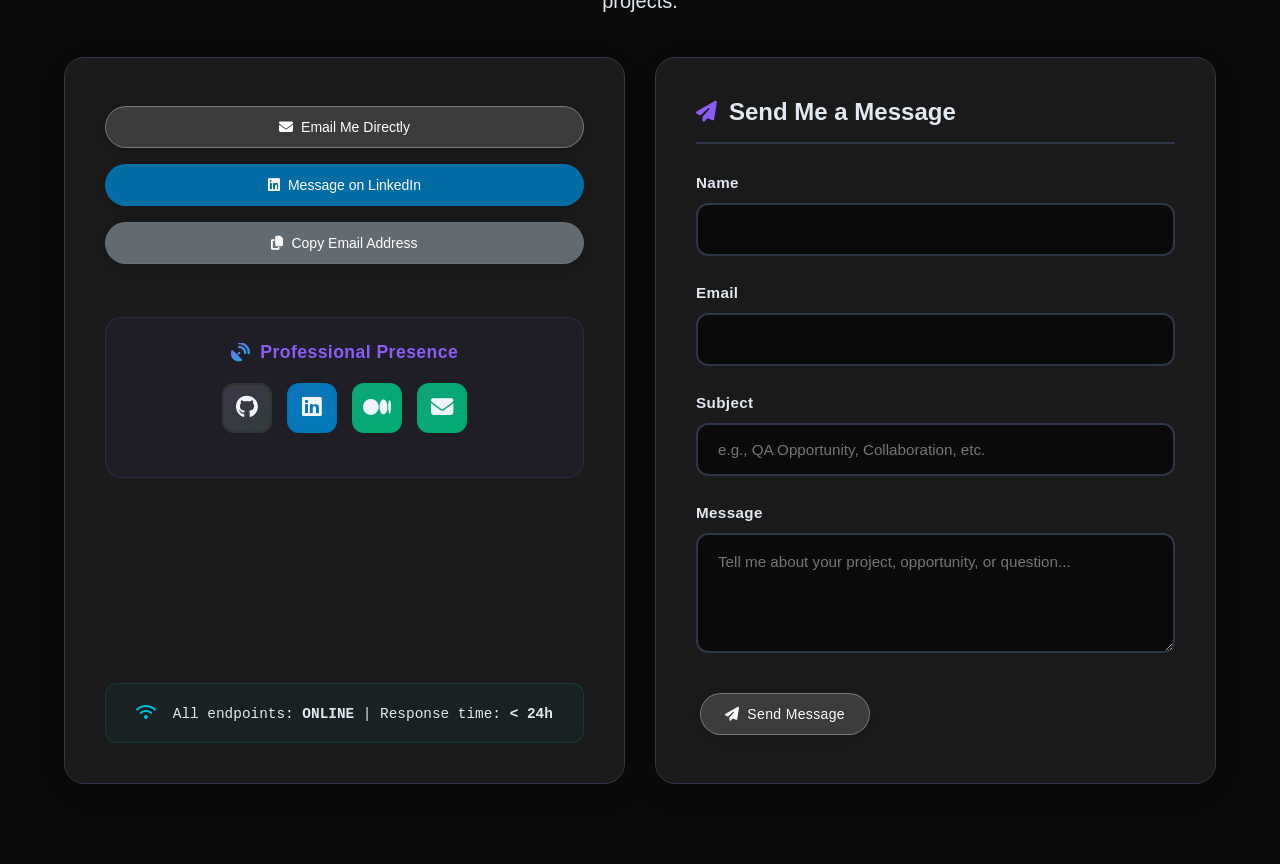
==== commit 6e133a71: "Update LinkedIn highlights with new project and demo video" ====
--- a/index.html
+++ b/index.html
@@ -1717,10 +1717,11 @@
 
     <div class="smart-carousel-container linkedin-carousel-container" id="linkedinCarousel">
       <div class="carousel-badges">
-        <div class="carousel-badge active" data-index="0">Mazidul QA Studio</div>
-        <div class="carousel-badge" data-index="1">AeroAPI</div>
-        <div class="carousel-badge" data-index="2">Multi-Agent QA</div>
-        <div class="carousel-badge" data-index="3">TaklaType</div>
+        <div class="carousel-badge active" data-index="0">Jira Agentic QA</div>
+        <div class="carousel-badge" data-index="1">Mazidul QA Studio</div>
+        <div class="carousel-badge" data-index="2">AeroAPI</div>
+        <div class="carousel-badge" data-index="3">Multi-Agent QA</div>
+        <div class="carousel-badge" data-index="4">TaklaType</div>
       </div>
 
       <button class="carousel-nav prev" id="linkedinPrevBtn">
@@ -1732,6 +1733,65 @@
 
       <div class="carousel-wrapper">
         <div class="carousel-track" id="linkedinTrack">
+          <div class="carousel-item">
+            <article class="linkedin-post linkedin-video-post">
+              <div class="post-preview linkedin-video-preview">
+                <iframe loading="lazy"
+                  src="https://www.youtube.com/embed/J6WwYZ-qRBM?rel=0&origin=https://mazidulhasan.github.io"
+                  title="Playwright Atlassian MCP Agentic QA workflow demo video"
+                  allow="accelerometer; autoplay; clipboard-write; encrypted-media; gyroscope; picture-in-picture; web-share"
+                  allowfullscreen>
+                </iframe>
+              </div>
+
+              <div class="post-content">
+                <div class="post-meta-top">
+                  <i class="fab fa-linkedin"></i>
+                  <span class="post-date">LinkedIn Post</span>
+                  <span>Agentic QA Automation</span>
+                </div>
+
+                <h4>Built a Playwright + Atlassian MCP + AI Agent workflow for Jira-driven QA automation</h4>
+
+                <p class="post-excerpt">
+                  This workflow connects to Jira, reads user stories, creates a structured test plan, generates
+                  Playwright automation code, detects defects during execution, and updates Jira with bug details and
+                  follow-up status changes.
+                </p>
+
+                <div class="linkedin-proof-grid">
+                  <div>
+                    <strong>Jira aware</strong>
+                    <span>Reads stories through Atlassian MCP.</span>
+                  </div>
+                  <div>
+                    <strong>Planner Agent</strong>
+                    <span>Turns requirements into a test plan.</span>
+                  </div>
+                  <div>
+                    <strong>Bug workflow</strong>
+                    <span>Creates and updates Jira issues from test results.</span>
+                  </div>
+                </div>
+
+                <div class="post-tags">
+                  <span class="post-tag">Playwright</span>
+                  <span class="post-tag">AI Agent</span>
+                  <span class="post-tag">Agentic AI</span>
+                  <span class="post-tag">Atlassian MCP</span>
+                  <span class="post-tag">Jira</span>
+                </div>
+
+                <a
+                  href="https://www.linkedin.com/posts/md-mazidul-hasan-rumman_playwright-ai-agenticai-ugcPost-7492655125551841280-lwZZ/?utm_source=share&utm_medium=member_desktop&rcm=ACoAABlKEoUB-KCUZftpuG_onkn_w2XBHIowWIU"
+                  target="_blank" rel="noopener" class="post-link">
+                  <i class="fab fa-linkedin"></i>
+                  View Post
+                </a>
+              </div>
+            </article>
+          </div>
+
           <div class="carousel-item">
             <article class="linkedin-post linkedin-video-post">
               <div class="post-preview linkedin-video-preview">
